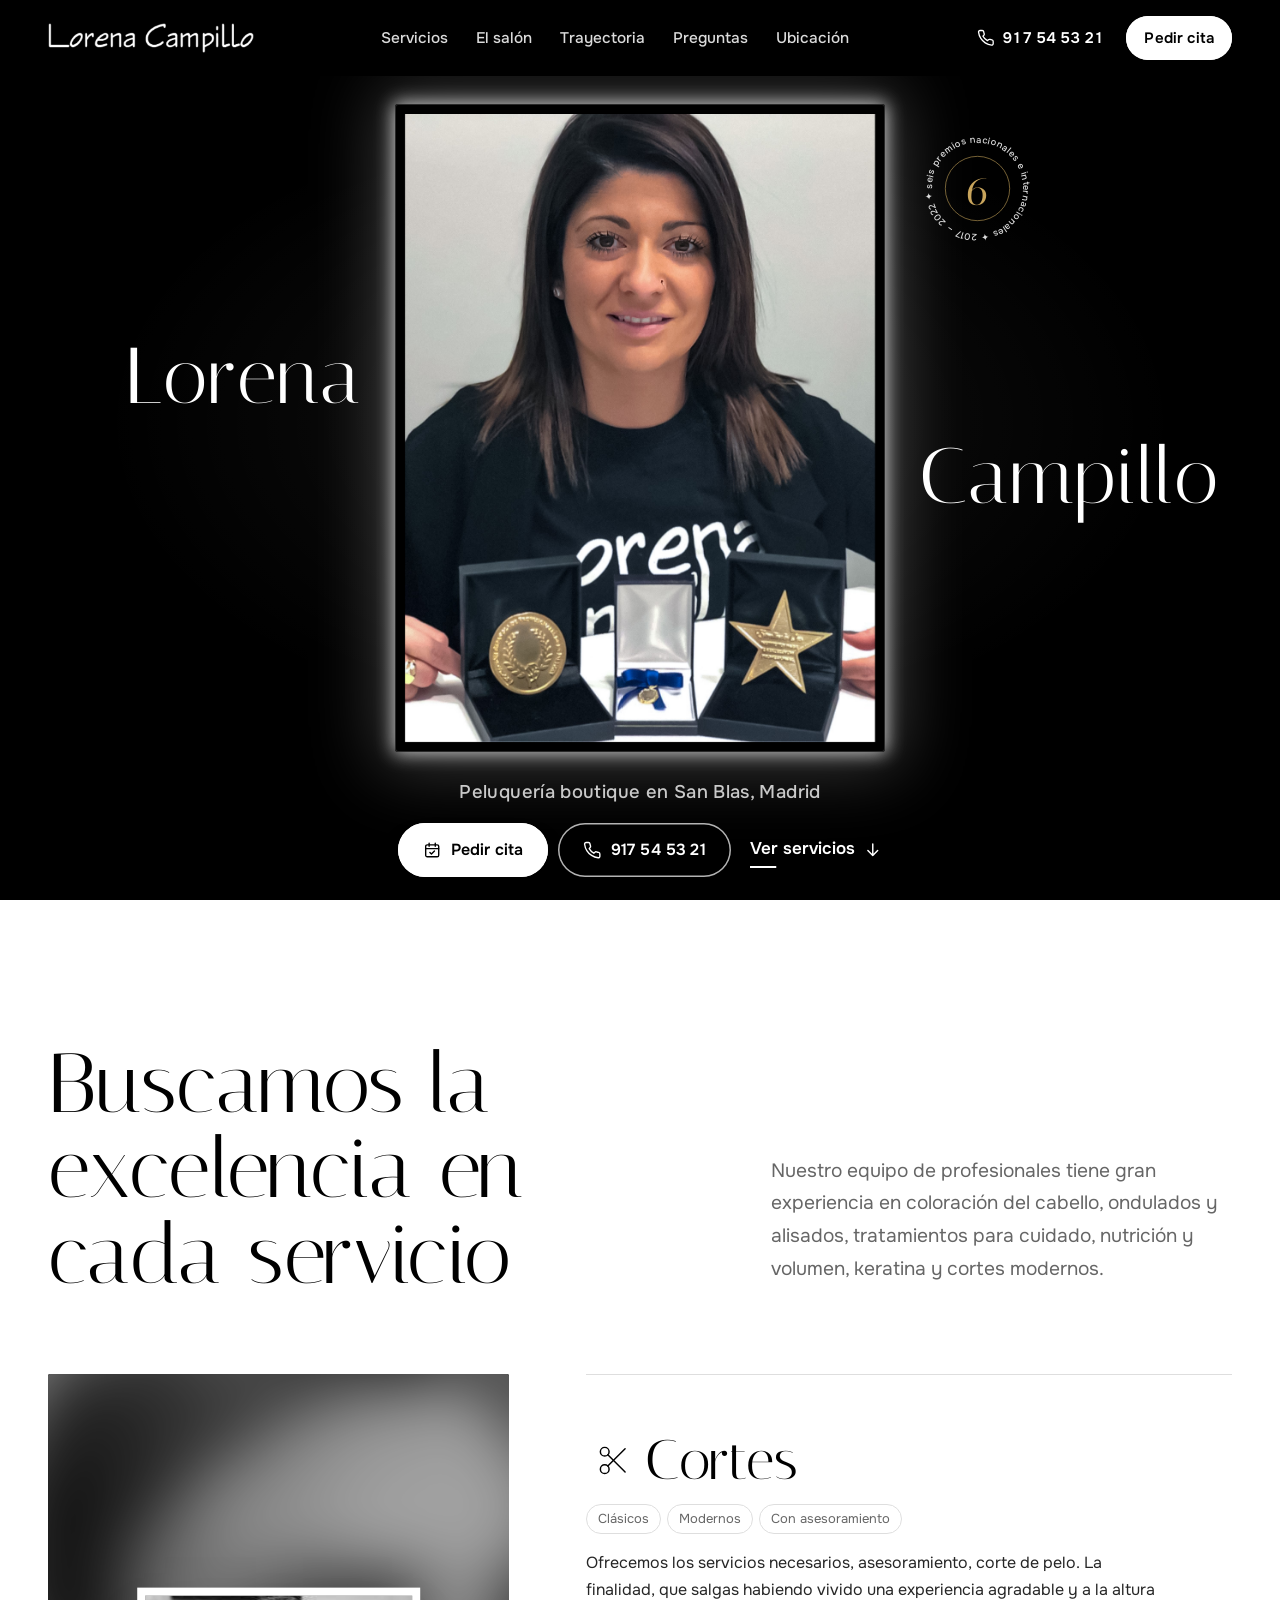
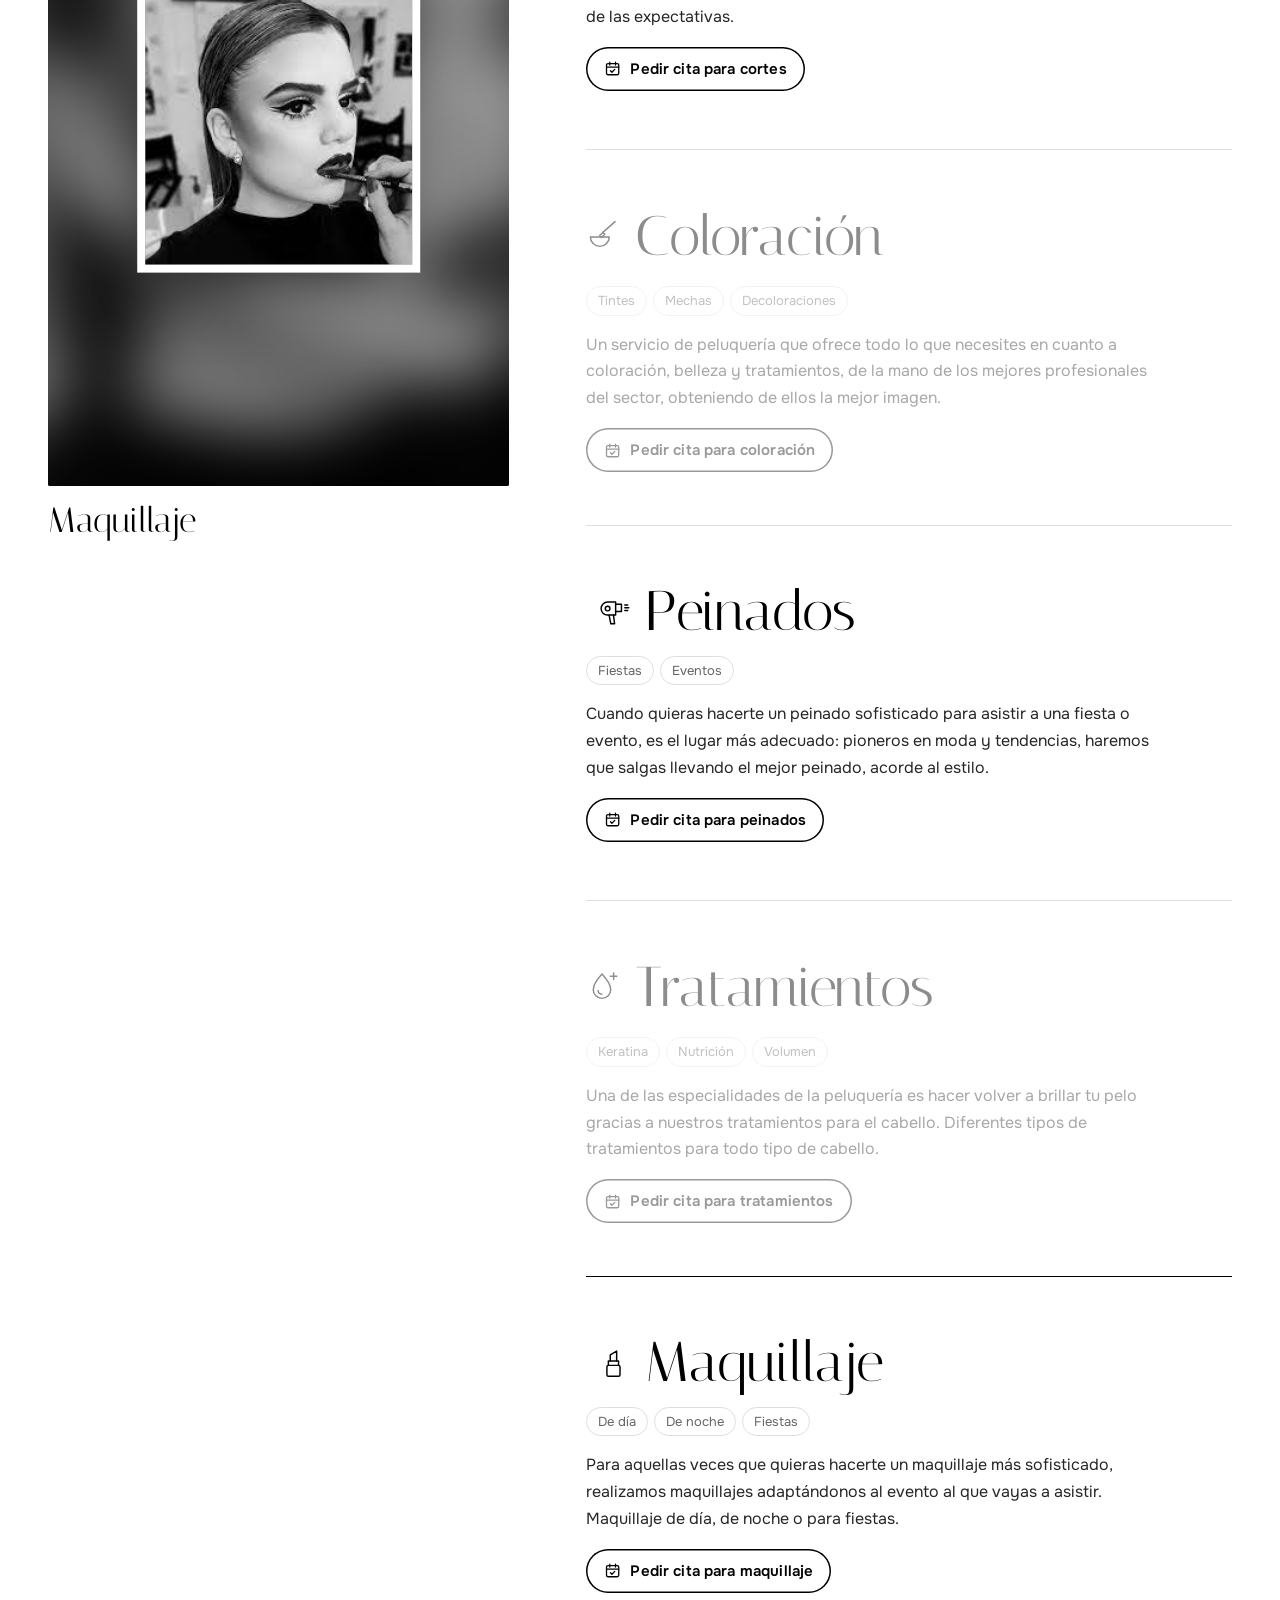
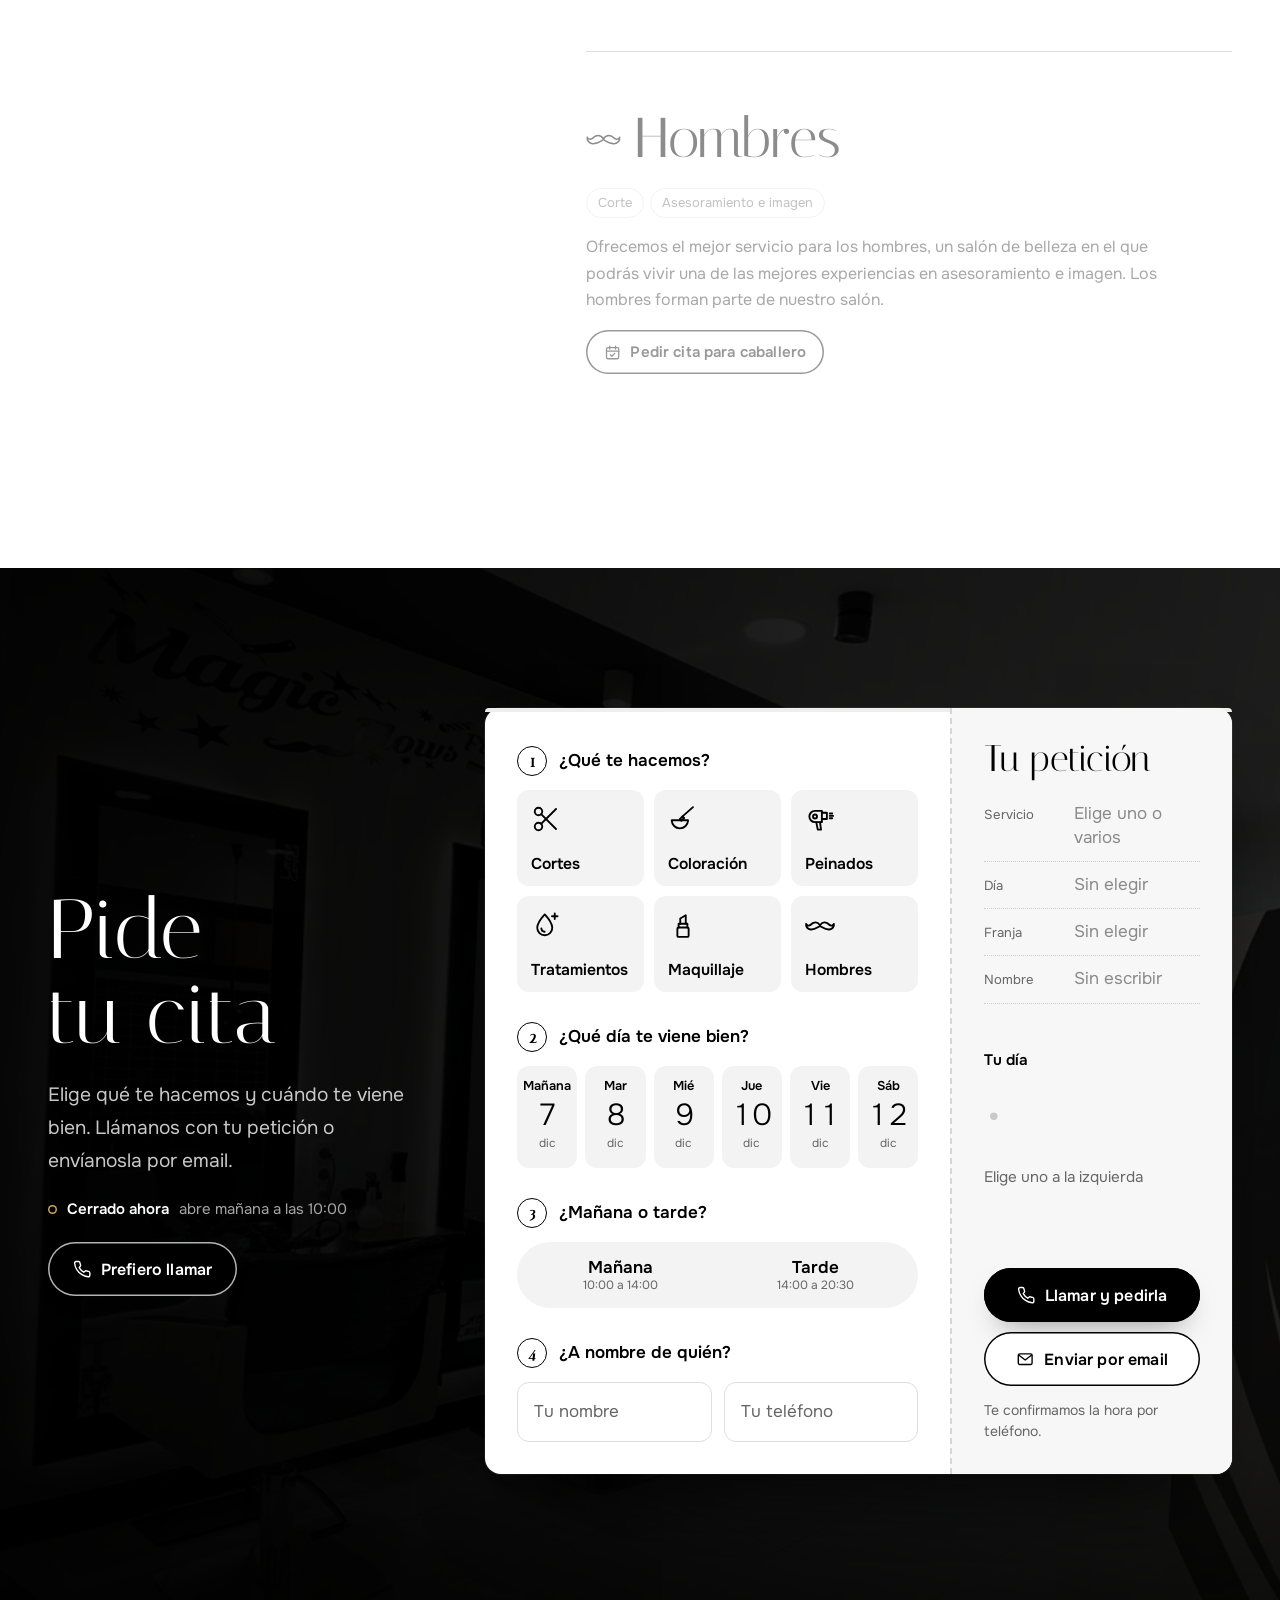
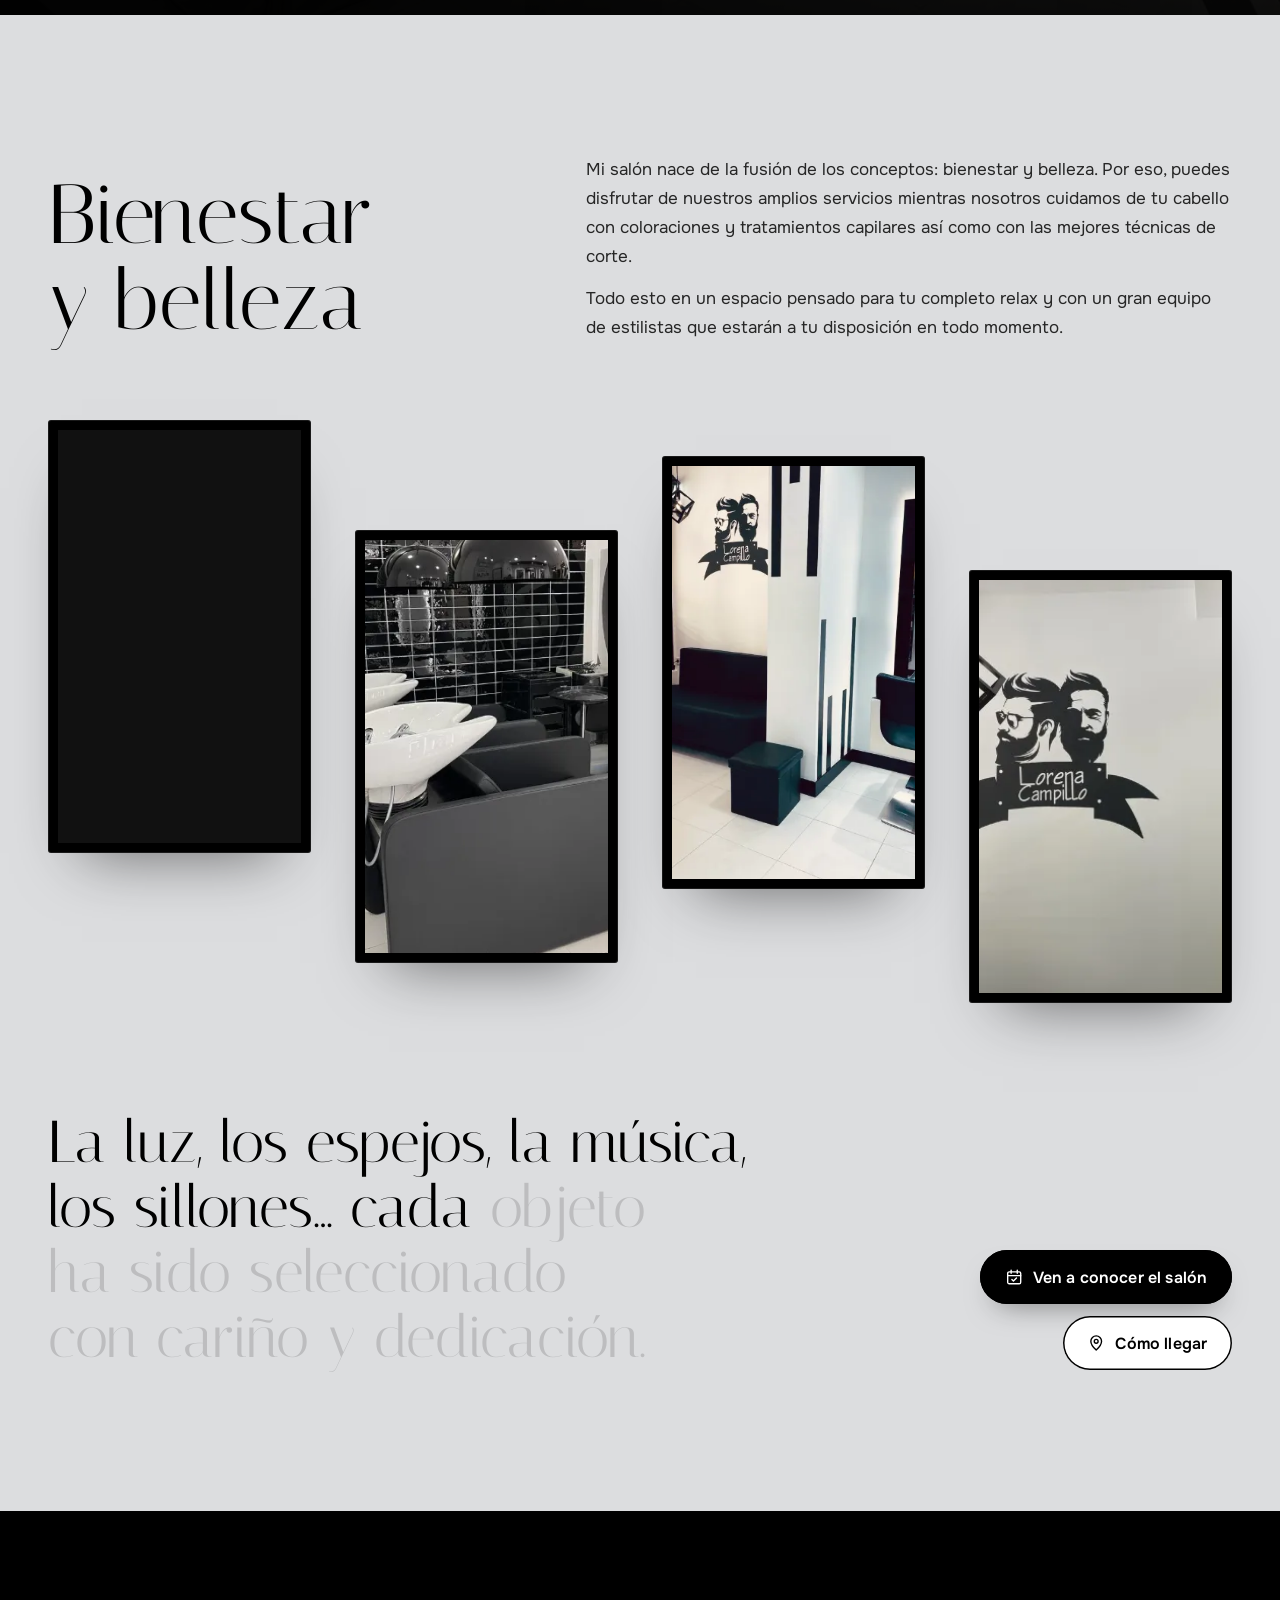
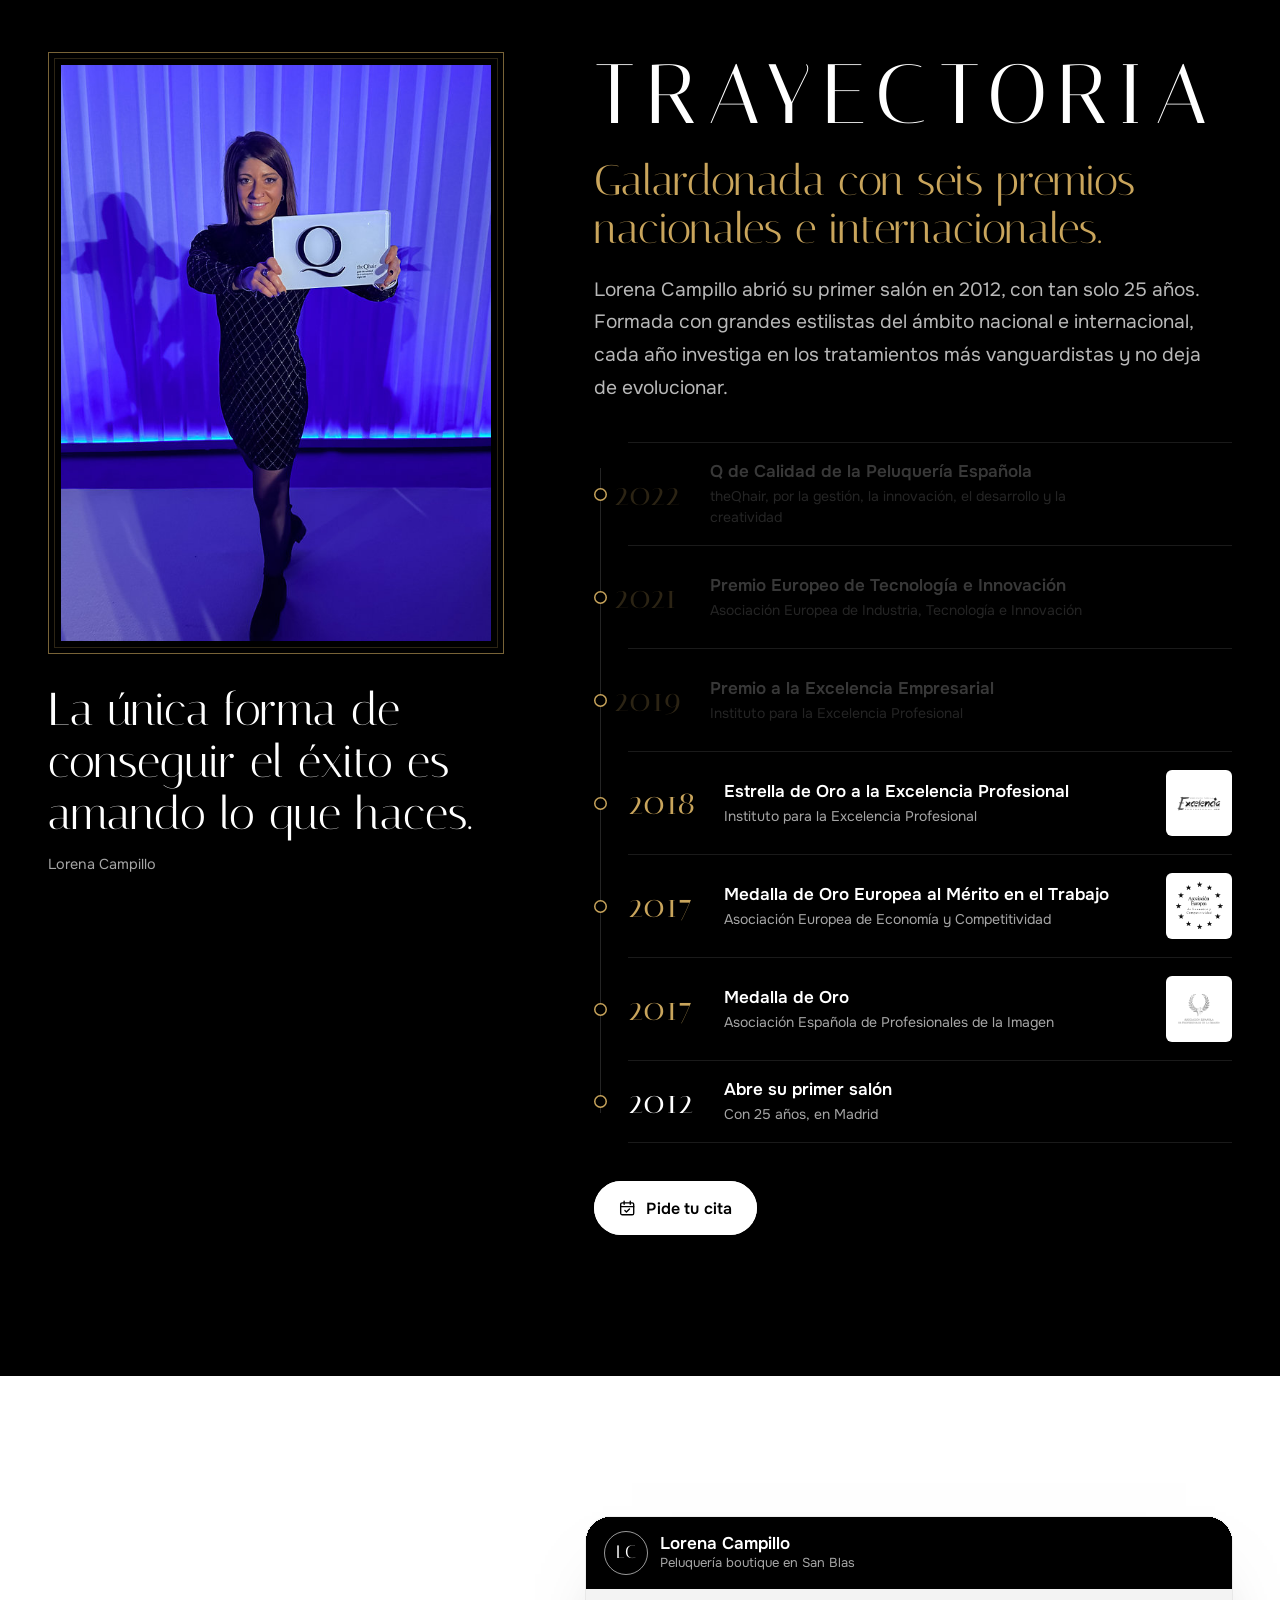
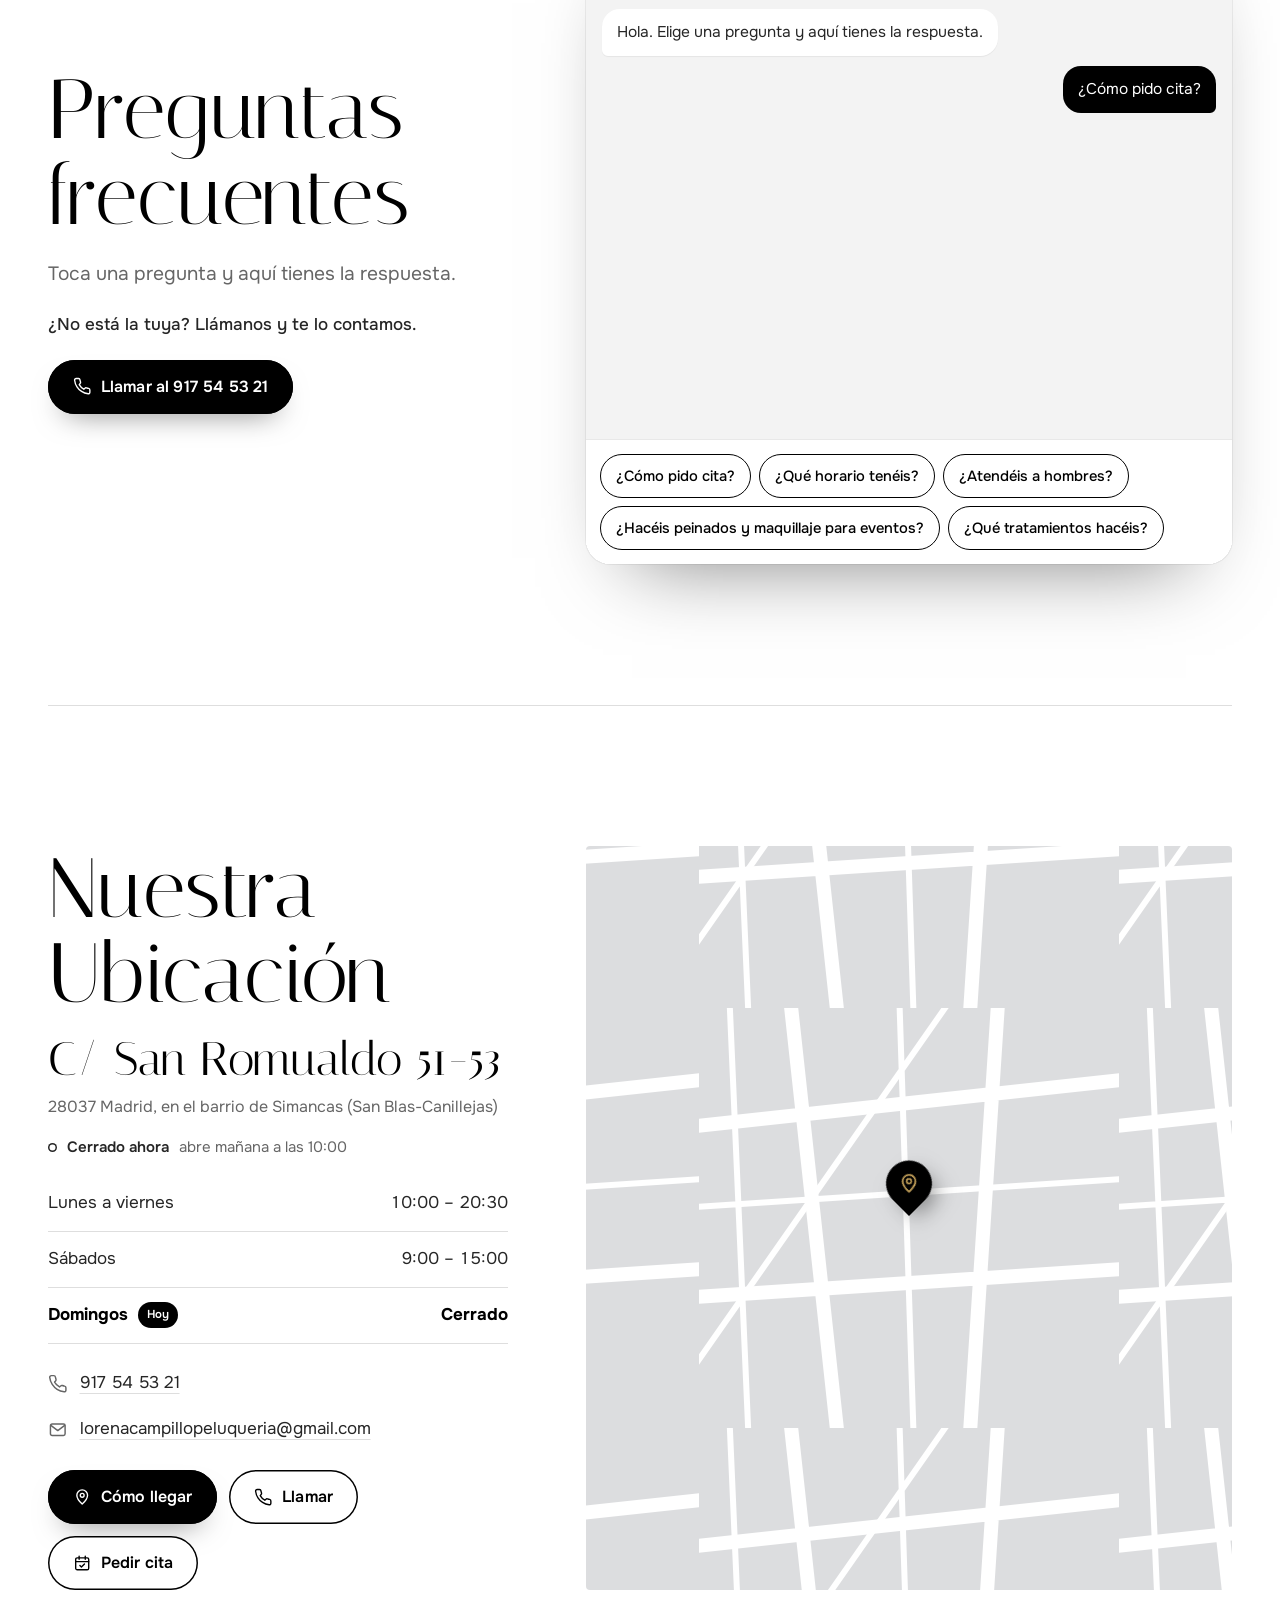
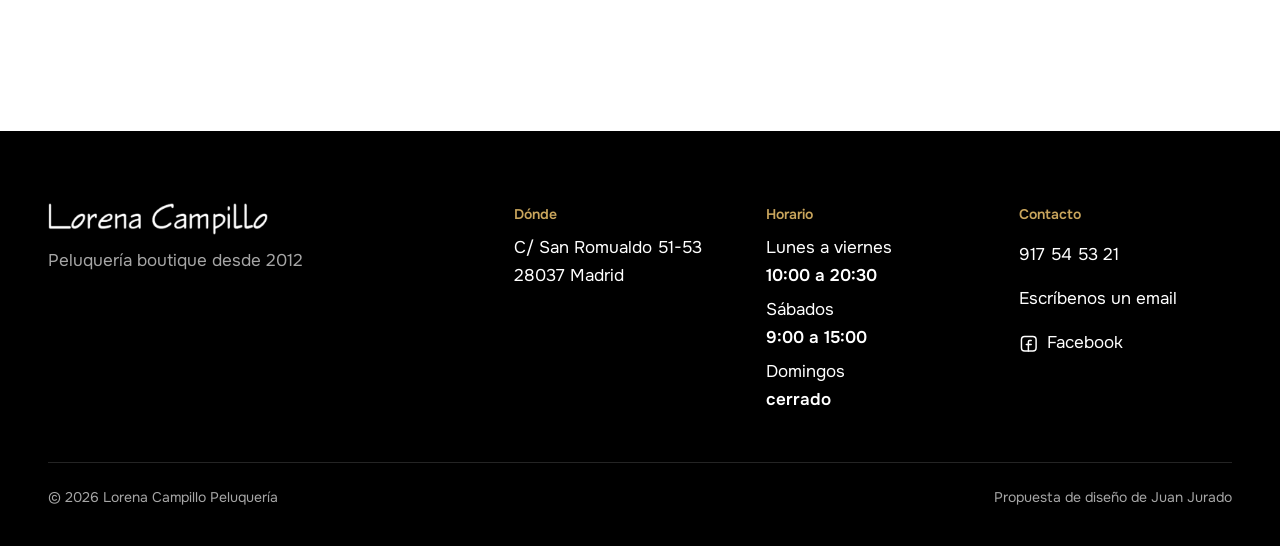
==== prototype/index.html @ ecbeeb06 "feat: v4 «Luz de espejo» — hero entre su nombre, más animación y más llamadas a la acción Cambios pe" ====
<!DOCTYPE html>
<html lang="es">
<head>
<meta charset="utf-8">
<meta name="viewport" content="width=device-width, initial-scale=1, viewport-fit=cover">
<title>Peluquería boutique en San Blas, Madrid | Lorena Campillo</title>
<meta name="description" content="Peluquería boutique en Simancas, San Blas (Madrid), con seis premios nacionales e internacionales. Cortes, color, peinados y tratamientos. Cita: 917 54 53 21.">
<meta name="theme-color" content="#000000">
<meta property="og:type" content="website">
<meta property="og:locale" content="es_ES">
<meta property="og:title" content="Lorena Campillo · Peluquería boutique en San Blas">
<meta property="og:description" content="Seis premios nacionales e internacionales. C/ San Romualdo 51-53, Madrid. Pide cita: 917 54 53 21.">
<meta property="og:image" content="https://jjurado2026.github.io/lorena-campillo/assets/img/lorena-premios.jpg">

<script>
  /* Antes de pintar: movimiento solo con JavaScript y si nadie ha pedido quietud */
  (function (d) {
    var captura = /[?&]ss\b/.test(location.search);
    var quieto = captura || matchMedia('(prefers-reduced-motion: reduce)').matches;
    d.classList.add('js');
    if (quieto) d.classList.add('quieto');
    if (captura) d.classList.add('captura');
  })(document.documentElement);
</script>

<link rel="preload" href="assets/fonts/italiana.woff2" as="font" type="font/woff2" crossorigin>
<link rel="preload" href="assets/fonts/onest.woff2" as="font" type="font/woff2" crossorigin>
<link rel="preload" as="image" href="assets/img/lorena-premios.jpg" fetchpriority="high">
<link rel="stylesheet" href="assets/css/base.css?v=4">
<link rel="stylesheet" href="assets/css/home.css?v=4">
<link rel="stylesheet" href="assets/css/movimiento.css?v=4">
<link rel="icon" href="data:image/svg+xml,%3Csvg xmlns='http://www.w3.org/2000/svg' viewBox='0 0 32 32'%3E%3Crect width='32' height='32' rx='5' fill='%23000'/%3E%3Ctext x='16' y='23' font-family='Georgia,serif' font-size='19' fill='%23fff' text-anchor='middle'%3ELC%3C/text%3E%3C/svg%3E">

<script type="application/ld+json">
{
  "@context": "https://schema.org",
  "@type": "HairSalon",
  "name": "Lorena Campillo Peluquería",
  "description": "Peluquería boutique en el barrio de Simancas (San Blas-Canillejas, Madrid), galardonada con seis premios nacionales e internacionales.",
  "url": "https://www.lorenacampillopeluqueria.com/",
  "telephone": "+34917545321",
  "email": "lorenacampillopeluqueria@gmail.com",
  "image": "https://jjurado2026.github.io/lorena-campillo/assets/img/lorena-premios.jpg",
  "foundingDate": "2012",
  "founder": { "@type": "Person", "name": "Lorena Campillo" },
  "address": {
    "@type": "PostalAddress",
    "streetAddress": "Calle de San Romualdo, 51-53",
    "addressLocality": "Madrid",
    "addressRegion": "Madrid",
    "postalCode": "28037",
    "addressCountry": "ES"
  },
  "areaServed": ["Simancas", "San Blas-Canillejas", "Madrid"],
  "openingHoursSpecification": [
    { "@type": "OpeningHoursSpecification", "dayOfWeek": ["Monday","Tuesday","Wednesday","Thursday","Friday"], "opens": "10:00", "closes": "20:30" },
    { "@type": "OpeningHoursSpecification", "dayOfWeek": "Saturday", "opens": "09:00", "closes": "15:00" }
  ],
  "award": [
    "Q de Calidad de la Peluquería Española (2022)",
    "Premio Europeo de Tecnología e Innovación (2021)",
    "Premio a la Excelencia Empresarial, Instituto para la Excelencia Profesional (2019)",
    "Estrella de Oro a la Excelencia Profesional (2018)",
    "Medalla de Oro Europea al Mérito en el Trabajo (2017)",
    "Medalla de Oro de la Asociación Española de Profesionales de la Imagen (2017)"
  ],
  "sameAs": ["https://www.facebook.com/people/Lorena-Campillo-Peluqueria/100069764804692/"],
  "makesOffer": [
    { "@type": "Offer", "itemOffered": { "@type": "Service", "name": "Cortes de pelo" } },
    { "@type": "Offer", "itemOffered": { "@type": "Service", "name": "Coloración" } },
    { "@type": "Offer", "itemOffered": { "@type": "Service", "name": "Peinados para fiestas y eventos" } },
    { "@type": "Offer", "itemOffered": { "@type": "Service", "name": "Tratamientos para el cabello" } },
    { "@type": "Offer", "itemOffered": { "@type": "Service", "name": "Maquillaje" } },
    { "@type": "Offer", "itemOffered": { "@type": "Service", "name": "Peluquería de caballero" } }
  ]
}
</script>
<script type="application/ld+json">
{
  "@context": "https://schema.org",
  "@type": "FAQPage",
  "mainEntity": [
    { "@type": "Question", "name": "¿Cómo pido cita?", "acceptedAnswer": { "@type": "Answer", "text": "Si deseas concertar una cita, o solicitar una consulta con nuestros estilistas de corte y color, llámanos al 917 54 53 21. También puedes dejarnos tu petición en el formulario de nuestra web." } },
    { "@type": "Question", "name": "¿Qué horario tenéis?", "acceptedAnswer": { "@type": "Answer", "text": "De lunes a viernes, de 10:00 a 20:30. Sábados, de 9:00 a 15:00. Domingos, cerrado." } },
    { "@type": "Question", "name": "¿Atendéis a hombres?", "acceptedAnswer": { "@type": "Answer", "text": "Sí. Ofrecemos el mejor servicio para los hombres: los hombres forman parte de nuestro salón." } },
    { "@type": "Question", "name": "¿Hacéis peinados y maquillaje para eventos?", "acceptedAnswer": { "@type": "Answer", "text": "Sí. Peinados sofisticados para asistir a una fiesta o evento, y maquillaje de día, de noche o para fiestas, adaptándonos al evento al que vayas a asistir." } },
    { "@type": "Question", "name": "¿Qué tratamientos hacéis?", "acceptedAnswer": { "@type": "Answer", "text": "Tratamientos para cuidado, nutrición y volumen, keratina, ondulados y alisados. Diferentes tipos de tratamientos para todo tipo de cabello." } }
  ]
}
</script>
</head>

<body>
<a class="saltar" href="#contenido">Ir al contenido</a>

<!-- Iconos y pictogramas -->
<svg class="sprite" aria-hidden="true" focusable="false">
  <symbol id="i-tel" viewBox="0 0 24 24"><path d="M22 16.9v3a2 2 0 0 1-2.2 2 19.8 19.8 0 0 1-8.6-3.1 19.5 19.5 0 0 1-6-6A19.8 19.8 0 0 1 2.1 4.2 2 2 0 0 1 4.1 2h3a2 2 0 0 1 2 1.7c.1.9.4 1.8.7 2.7a2 2 0 0 1-.5 2.1L8.1 9.9a16 16 0 0 0 6 6l1.4-1.2a2 2 0 0 1 2.1-.5c.9.3 1.8.6 2.7.7a2 2 0 0 1 1.7 2Z"/></symbol>
  <symbol id="i-cal" viewBox="0 0 24 24"><rect x="3.5" y="5" width="17" height="15.5" rx="2"/><path d="M3.5 10h17M8 3v4M16 3v4"/><path d="m9 15 2 2 4-4"/></symbol>
  <symbol id="i-flecha" viewBox="0 0 24 24"><path d="M5 12h14M13 6l6 6-6 6"/></symbol>
  <symbol id="i-abajo" viewBox="0 0 24 24"><path d="M12 5v14M6 13l6 6 6-6"/></symbol>
  <symbol id="i-sale" viewBox="0 0 24 24"><path d="M7 17 17 7M8 7h9v9"/></symbol>
  <symbol id="i-pin" viewBox="0 0 24 24"><path d="M12 21s-7-6.2-7-11.5a7 7 0 0 1 14 0C19 14.8 12 21 12 21Z"/><circle cx="12" cy="9.5" r="2.5"/></symbol>
  <symbol id="i-correo" viewBox="0 0 24 24"><rect x="3" y="5" width="18" height="14" rx="2"/><path d="m3.5 6.5 8.5 6.5 8.5-6.5"/></symbol>
  <symbol id="i-menu" viewBox="0 0 24 24"><path d="M4 8h16M4 16h16"/></symbol>
  <symbol id="i-cerrar" viewBox="0 0 24 24"><path d="M6 6l12 12M18 6 6 18"/></symbol>
  <symbol id="i-ok" viewBox="0 0 24 24"><path d="M5 12.5 10 17.5 19 7"/></symbol>
  <symbol id="i-fb" viewBox="0 0 24 24"><path d="M15 8h-2a1.5 1.5 0 0 0-1.5 1.5V21M9 13h6"/><rect x="3" y="3" width="18" height="18" rx="4"/></symbol>
  <symbol id="p-tijera" viewBox="0 0 24 24"><circle cx="6" cy="6" r="3"/><path d="M8.12 8.12 20 20"/><circle cx="6" cy="18" r="3"/><path d="M8.12 15.88 20 4"/></symbol>
  <symbol id="p-color" viewBox="0 0 24 24"><path d="M3 13h13a6.5 6.5 0 0 1-13 0Z"/><path d="M11.6 9.9 20 2.5"/><path d="m9.4 12.1 2.2-2.2 1.3 1.3-2.2 2.2Z"/></symbol>
  <symbol id="p-secador" viewBox="0 0 24 24"><path d="M13.5 5.5H8a4.5 4.5 0 0 0 0 9h5.5Z"/><path d="M13.5 7h4v5h-4"/><circle cx="8" cy="10" r="1.6"/><path d="m9 14.5 1.2 6h2.6l-.8-6"/><path d="M19.8 7.6h2M19.8 9.5h2.7M19.8 11.4h2"/></symbol>
  <symbol id="p-gota" viewBox="0 0 24 24"><path d="M11 3.5S5 10 5 14.2a6 6 0 0 0 12 0C17 10 11 3.5 11 3.5Z"/><path d="M8.3 14.8a2.8 2.8 0 0 0 2.6 2.6"/><path d="M19 2.8v4.4M16.8 5h4.4"/></symbol>
  <symbol id="p-carmin" viewBox="0 0 24 24"><rect x="7.5" y="14" width="9" height="7.5" rx="1"/><path d="M8.5 14v-3h7v3"/><path d="M9.8 11V6.8l4.4-2.6V11"/></symbol>
  <symbol id="p-bigote" viewBox="0 0 24 24"><path d="M12 12.2c-1.3-1.9-3.4-2.7-5.3-1.9-1.5.6-2.2 2.1-3.7 2.2-1 .1-1.8-.5-2.1-1.4-.4 2.2 1.2 4.3 3.6 4.5 3 .3 5-1.4 7.5-2.8 2.5 1.4 4.5 3.1 7.5 2.8 2.4-.2 4-2.3 3.6-4.5-.3.9-1.1 1.5-2.1 1.4-1.5-.1-2.2-1.6-3.7-2.2-1.9-.8-4 0-5.3 1.9Z"/></symbol>
</svg>

<!-- ═══════════ CABECERA: la banda negra de su web, con su logo blanco ═══════════ -->
<header class="cab" id="cab">
  <div class="cab__in envoltura">
    <a class="cab__logo" href="#inicio">
      <img src="assets/img/logo-blanco.webp" width="1200" height="175" alt="Lorena Campillo Peluquería">
    </a>
    <nav class="cab__nav" aria-label="Principal">
      <ul>
        <li><a href="#servicios">Servicios</a></li>
        <li><a href="#salon">El salón</a></li>
        <li><a href="#trayectoria">Trayectoria</a></li>
        <li><a href="#preguntas">Preguntas</a></li>
        <li><a href="#ubicacion">Ubicación</a></li>
      </ul>
    </nav>
    <div class="cab__acc">
      <a class="cab__tel" href="tel:+34917545321"><svg class="ico ico--tel" aria-hidden="true"><use href="#i-tel"/></svg><span>917 54 53 21</span></a>
      <a class="boton boton--luz boton--peq" href="#cita" data-magnetico><span class="boton__txt">Pedir cita</span></a>
      <button class="cab__menu" type="button" aria-expanded="false" aria-controls="menu">
        <svg class="ico ico--abrir" aria-hidden="true"><use href="#i-menu"/></svg>
        <svg class="ico ico--cerrar" aria-hidden="true"><use href="#i-cerrar"/></svg>
        <span class="solo-lectores">Menú</span>
      </button>
    </div>
  </div>
</header>

<!-- Menú móvil (fuera de la cabecera: su backdrop-filter atraparía el position:fixed) -->
<div class="menu" id="menu" hidden>
  <nav class="envoltura menu__in" aria-label="Menú">
    <ul class="menu__lista">
      <li style="--i:0"><a href="#servicios">Servicios</a></li>
      <li style="--i:1"><a href="#cita">Pedir cita</a></li>
      <li style="--i:2"><a href="#salon">El salón</a></li>
      <li style="--i:3"><a href="#trayectoria">Trayectoria</a></li>
      <li style="--i:4"><a href="#preguntas">Preguntas frecuentes</a></li>
      <li style="--i:5"><a href="#ubicacion">Nuestra ubicación</a></li>
    </ul>
    <div class="menu__pie">
      <p class="estado estado--claro" data-estado></p>
      <a class="boton boton--contorno-claro" href="tel:+34917545321"><svg class="ico ico--tel" aria-hidden="true"><use href="#i-tel"/></svg><span class="boton__txt">917 54 53 21</span></a>
    </div>
  </nav>
</div>

<main id="contenido">

  <!-- ═══════════ 1 · HERO: su retrato, entre su nombre ═══════════ -->
  <section class="hero" id="inicio" aria-labelledby="hero-titulo">
    <div class="hero__escena envoltura">
      <h1 class="hero__titulo" id="hero-titulo">
        <span class="solo-lectores">Lorena Campillo, peluquería boutique en San Blas, Madrid</span>
        <span class="hero__nombre hero__nombre--a" aria-hidden="true" data-letras-hero="izq">Lorena</span>
        <span class="hero__nombre hero__nombre--b" aria-hidden="true" data-letras-hero="der">Campillo</span>
        <span class="hero__sub" aria-hidden="true">Peluquería boutique en San Blas, Madrid</span>
      </h1>

      <!-- Foto de su web, tal cual: mismo archivo, sin recortes ni filtros -->
      <figure class="espejo hero__espejo">
        <span class="espejo__marco">
          <img src="assets/img/lorena-premios.jpg" width="1097" height="1463" fetchpriority="high"
               alt="Lorena Campillo sonriente, con tres de sus galardones en las manos: una medalla de oro, una insignia y una estrella dorada">
        </span>
      </figure>

      <a class="sello" href="#trayectoria" aria-label="Seis premios nacionales e internacionales. Ver la trayectoria">
        <svg class="sello__svg" viewBox="0 0 120 120" aria-hidden="true">
          <defs><path id="sello-circulo" d="M60 60m-47 0a47 47 0 1 1 94 0a47 47 0 1 1-94 0"/></defs>
          <g class="sello__giro">
            <text class="sello__texto"><textPath href="#sello-circulo" textLength="292">seis premios nacionales e internacionales ✦ 2017 – 2022 ✦</textPath></text>
          </g>
          <circle class="sello__aro" cx="60" cy="60" r="33"/>
          <text class="sello__num" x="60" y="77" text-anchor="middle">6</text>
        </svg>
      </a>

      <div class="hero__acciones">
        <a class="boton boton--luz" href="#cita" data-magnetico data-llamativo><svg class="ico ico--cal" aria-hidden="true"><use href="#i-cal"/></svg><span class="boton__txt">Pedir cita</span></a>
        <a class="boton boton--contorno-claro" href="tel:+34917545321" aria-label="Llamar al 917 54 53 21"><svg class="ico ico--tel" aria-hidden="true"><use href="#i-tel"/></svg><span class="boton__txt"><span class="solo-movil">Llamar</span><span class="sin-movil">917 54 53 21</span></span></a>
        <a class="enlace enlace--claro" href="#servicios"><span>Ver servicios</span><svg class="ico ico--abajo" aria-hidden="true"><use href="#i-abajo"/></svg></a>
      </div>
    </div>
  </section>

  <!-- ═══════════ 2 · SERVICIOS: la vitrina ═══════════ -->
  <section class="servicios" id="servicios" aria-labelledby="serv-titulo">
    <div class="envoltura">
      <div class="seccion-cab">
        <h2 class="titulo" id="serv-titulo" data-palabras>Buscamos la excelencia en cada servicio</h2>
        <p class="entradilla">Nuestro equipo de profesionales tiene gran experiencia en coloración del cabello, ondulados y alisados, tratamientos para cuidado, nutrición y volumen, keratina y cortes modernos.</p>
      </div>

      <div class="servicios__cuerpo">
        <!-- Escritorio: una sola vitrina fija que enseña la foto del servicio activo -->
        <div class="vitrina" aria-hidden="true">
          <div class="vitrina__marco">
            <img class="vitrina__foto activa" data-v="cortes" src="assets/img/trabajo-rizos-800.webp" width="800" height="1067" loading="lazy" alt="">
            <img class="vitrina__foto" data-v="coloracion" src="assets/img/trabajo-mechas-800.webp" width="800" height="1067" loading="lazy" alt="">
            <img class="vitrina__foto" data-v="peinados" src="assets/img/trabajo-recogido-800.webp" width="800" height="973" loading="lazy" alt="">
            <img class="vitrina__foto" data-v="tratamientos" src="assets/img/trabajo-brillo-800.webp" width="800" height="1068" loading="lazy" alt="">
            <span class="vitrina__foto vitrina__foto--pequena" data-v="maquillaje">
              <img class="vitrina__fondo" src="assets/img/trabajo-maquillaje.jpg" width="224" height="225" loading="lazy" alt="">
              <img class="vitrina__nitida" src="assets/img/trabajo-maquillaje.jpg" width="224" height="225" loading="lazy" alt="">
            </span>
            <img class="vitrina__foto" data-v="hombres" src="assets/img/salon-caballero-800.webp" width="800" height="1067" loading="lazy" alt="">
            <span class="vitrina__luz"></span>
          </div>
          <p class="vitrina__pie"><span data-vitrina-nombre>Cortes</span></p>
        </div>

        <ul class="carta" role="list" data-carta>
          <li class="serv activo" data-serv="cortes">
            <figure class="serv__foto">
              <img src="assets/img/trabajo-rizos-480.webp" srcset="assets/img/trabajo-rizos-480.webp 480w, assets/img/trabajo-rizos-800.webp 800w" sizes="80vw" width="800" height="1067" loading="lazy" decoding="async" alt="Melena corta rizada, peinada en el salón mientras una estilista trabaja al fondo">
            </figure>
            <div class="serv__cuerpo">
              <h3 class="serv__nombre">
                <svg class="picto picto--tijera" viewBox="0 0 24 24" aria-hidden="true"><g class="p-a"><circle cx="6" cy="6" r="3"/><path d="M8.12 8.12 20 20"/></g><g class="p-b"><circle cx="6" cy="18" r="3"/><path d="M8.12 15.88 20 4"/></g></svg>
                <span>Cortes</span>
              </h3>
              <ul class="serv__chips" role="list"><li>Clásicos</li><li>Modernos</li><li>Con asesoramiento</li></ul>
              <p class="serv__texto">Ofrecemos los servicios necesarios, asesoramiento, corte de pelo. La finalidad, que salgas habiendo vivido una experiencia agradable y a la altura de las expectativas.</p>
              <a class="boton boton--contorno boton--peq" href="#cita" data-elige="Cortes"><svg class="ico ico--cal" aria-hidden="true"><use href="#i-cal"/></svg><span class="boton__txt">Pedir cita para cortes</span></a>
            </div>
          </li>

          <li class="serv" data-serv="coloracion">
            <figure class="serv__foto">
              <img src="assets/img/trabajo-mechas-480.webp" srcset="assets/img/trabajo-mechas-480.webp 480w, assets/img/trabajo-mechas-800.webp 800w" sizes="80vw" width="800" height="1067" loading="lazy" decoding="async" alt="Mechas en proceso: mechones separados con papel sobre una melena larga">
            </figure>
            <div class="serv__cuerpo">
              <h3 class="serv__nombre">
                <svg class="picto picto--color" viewBox="0 0 24 24" aria-hidden="true"><path d="M3 13h13a6.5 6.5 0 0 1-13 0Z"/><g class="p-brocha"><path d="M11.6 9.9 20 2.5"/><path d="m9.4 12.1 2.2-2.2 1.3 1.3-2.2 2.2Z"/></g></svg>
                <span>Coloración</span>
              </h3>
              <ul class="serv__chips" role="list"><li>Tintes</li><li>Mechas</li><li>Decoloraciones</li></ul>
              <p class="serv__texto">Un servicio de peluquería que ofrece todo lo que necesites en cuanto a coloración, belleza y tratamientos, de la mano de los mejores profesionales del sector, obteniendo de ellos la mejor imagen.</p>
              <a class="boton boton--contorno boton--peq" href="#cita" data-elige="Coloración"><svg class="ico ico--cal" aria-hidden="true"><use href="#i-cal"/></svg><span class="boton__txt">Pedir cita para coloración</span></a>
            </div>
          </li>

          <li class="serv" data-serv="peinados">
            <figure class="serv__foto">
              <img src="assets/img/trabajo-recogido-480.webp" srcset="assets/img/trabajo-recogido-480.webp 480w, assets/img/trabajo-recogido-800.webp 800w" sizes="80vw" width="800" height="973" loading="lazy" decoding="async" alt="Recogido con ondas y tocado, frente a la pared del salón con el logotipo de Lorena Campillo">
            </figure>
            <div class="serv__cuerpo">
              <h3 class="serv__nombre">
                <svg class="picto picto--secador" viewBox="0 0 24 24" aria-hidden="true"><path d="M13.5 5.5H8a4.5 4.5 0 0 0 0 9h5.5Z"/><path d="M13.5 7h4v5h-4"/><circle cx="8" cy="10" r="1.6"/><path d="m9 14.5 1.2 6h2.6l-.8-6"/><g class="p-aire"><path d="M19.8 7.6h2M19.8 9.5h2.7M19.8 11.4h2"/></g></svg>
                <span>Peinados</span>
              </h3>
              <ul class="serv__chips" role="list"><li>Fiestas</li><li>Eventos</li></ul>
              <p class="serv__texto">Cuando quieras hacerte un peinado sofisticado para asistir a una fiesta o evento, es el lugar más adecuado: pioneros en moda y tendencias, haremos que salgas llevando el mejor peinado, acorde al estilo.</p>
              <a class="boton boton--contorno boton--peq" href="#cita" data-elige="Peinados"><svg class="ico ico--cal" aria-hidden="true"><use href="#i-cal"/></svg><span class="boton__txt">Pedir cita para peinados</span></a>
            </div>
          </li>

          <li class="serv" data-serv="tratamientos">
            <figure class="serv__foto">
              <img src="assets/img/trabajo-brillo-480.webp" srcset="assets/img/trabajo-brillo-480.webp 480w, assets/img/trabajo-brillo-800.webp 800w" sizes="80vw" width="800" height="1068" loading="lazy" decoding="async" alt="Melena lisa con brillo y degradado de color, vista de perfil en el sillón del salón">
            </figure>
            <div class="serv__cuerpo">
              <h3 class="serv__nombre">
                <svg class="picto picto--gota" viewBox="0 0 24 24" aria-hidden="true"><g class="p-gota"><path d="M11 3.5S5 10 5 14.2a6 6 0 0 0 12 0C17 10 11 3.5 11 3.5Z"/><path d="M8.3 14.8a2.8 2.8 0 0 0 2.6 2.6"/></g><g class="p-destello"><path d="M19 2.8v4.4M16.8 5h4.4"/></g></svg>
                <span>Tratamientos</span>
              </h3>
              <ul class="serv__chips" role="list"><li>Keratina</li><li>Nutrición</li><li>Volumen</li></ul>
              <p class="serv__texto">Una de las especialidades de la peluquería es hacer volver a brillar tu pelo gracias a nuestros tratamientos para el cabello. Diferentes tipos de tratamientos para todo tipo de cabello.</p>
              <a class="boton boton--contorno boton--peq" href="#cita" data-elige="Tratamientos"><svg class="ico ico--cal" aria-hidden="true"><use href="#i-cal"/></svg><span class="boton__txt">Pedir cita para tratamientos</span></a>
            </div>
          </li>

          <li class="serv" data-serv="maquillaje">
            <figure class="serv__foto serv__foto--pequena">
              <img class="serv__fondo" src="assets/img/trabajo-maquillaje.jpg" width="224" height="225" loading="lazy" alt="">
              <img class="serv__nitida" src="assets/img/trabajo-maquillaje.jpg" width="224" height="225" loading="lazy" decoding="async" alt="Maquillaje de noche: raya negra marcada y labios oscuros, aplicado en el salón">
            </figure>
            <div class="serv__cuerpo">
              <h3 class="serv__nombre">
                <svg class="picto picto--carmin" viewBox="0 0 24 24" aria-hidden="true"><rect x="7.5" y="14" width="9" height="7.5" rx="1"/><path d="M8.5 14v-3h7v3"/><g class="p-barra"><path d="M9.8 11V6.8l4.4-2.6V11"/></g></svg>
                <span>Maquillaje</span>
              </h3>
              <ul class="serv__chips" role="list"><li>De día</li><li>De noche</li><li>Fiestas</li></ul>
              <p class="serv__texto">Para aquellas veces que quieras hacerte un maquillaje más sofisticado, realizamos maquillajes adaptándonos al evento al que vayas a asistir. Maquillaje de día, de noche o para fiestas.</p>
              <a class="boton boton--contorno boton--peq" href="#cita" data-elige="Maquillaje"><svg class="ico ico--cal" aria-hidden="true"><use href="#i-cal"/></svg><span class="boton__txt">Pedir cita para maquillaje</span></a>
            </div>
          </li>

          <li class="serv" data-serv="hombres">
            <figure class="serv__foto">
              <img src="assets/img/salon-caballero-480.webp" srcset="assets/img/salon-caballero-480.webp 480w, assets/img/salon-caballero-800.webp 800w" sizes="80vw" width="800" height="1067" loading="lazy" decoding="async" alt="Puesto de caballero del salón: espejo de marco negro, sillón blanco y láminas de barbería en la pared">
            </figure>
            <div class="serv__cuerpo">
              <h3 class="serv__nombre">
                <svg class="picto picto--bigote" viewBox="0 0 24 24" aria-hidden="true"><path d="M12 12.2c-1.3-1.9-3.4-2.7-5.3-1.9-1.5.6-2.2 2.1-3.7 2.2-1 .1-1.8-.5-2.1-1.4-.4 2.2 1.2 4.3 3.6 4.5 3 .3 5-1.4 7.5-2.8 2.5 1.4 4.5 3.1 7.5 2.8 2.4-.2 4-2.3 3.6-4.5-.3.9-1.1 1.5-2.1 1.4-1.5-.1-2.2-1.6-3.7-2.2-1.9-.8-4 0-5.3 1.9Z"/></svg>
                <span>Hombres</span>
              </h3>
              <ul class="serv__chips" role="list"><li>Corte</li><li>Asesoramiento e imagen</li></ul>
              <p class="serv__texto">Ofrecemos el mejor servicio para los hombres, un salón de belleza en el que podrás vivir una de las mejores experiencias en asesoramiento e imagen. Los hombres forman parte de nuestro salón.</p>
              <a class="boton boton--contorno boton--peq" href="#cita" data-elige="Hombres"><svg class="ico ico--cal" aria-hidden="true"><use href="#i-cal"/></svg><span class="boton__txt">Pedir cita para caballero</span></a>
            </div>
          </li>
        </ul>
      </div>
      <p class="carta__pista" aria-hidden="true"><span data-carta-pos>1</span> de 6, desliza para ver más</p>
    </div>
  </section>

  <!-- ═══════════ 3 · PIDE TU CITA: la tarjeta de reserva ═══════════ -->
  <section class="cita" id="cita" aria-labelledby="cita-titulo">
    <img class="cita__fondo" src="assets/img/salon-espejos-1024.webp" srcset="assets/img/salon-espejos-640.webp 640w, assets/img/salon-espejos-1024.webp 1024w" sizes="100vw" width="1024" height="768" loading="lazy" decoding="async" alt="">
    <div class="envoltura cita__rejilla">
      <div class="cita__intro">
        <h2 class="titulo" id="cita-titulo" data-palabras>Pide tu cita</h2>
        <p class="entradilla">Elige qué te hacemos y cuándo te viene bien. Llámanos con tu petición o envíanosla por email.</p>
        <p class="estado estado--claro" data-estado></p>
        <a class="boton boton--contorno-claro" href="tel:+34917545321"><svg class="ico ico--tel" aria-hidden="true"><use href="#i-tel"/></svg><span class="boton__txt">Prefiero llamar</span></a>
      </div>

      <div class="reserva" data-reserva>
        <div class="reserva__progreso" aria-hidden="true"><span data-progreso></span></div>

        <form class="reserva__form" id="form-cita" action="mailto:lorenacampillopeluqueria@gmail.com" method="post" enctype="text/plain" novalidate>
          <fieldset class="paso">
            <legend><span class="paso__n">1</span>¿Qué te hacemos?</legend>
            <div class="mosaico-serv">
              <label class="pieza"><input type="checkbox" name="servicio" value="Cortes"><span class="pieza__cara"><svg class="picto picto--tijera" viewBox="0 0 24 24" aria-hidden="true"><g class="p-a"><circle cx="6" cy="6" r="3"/><path d="M8.12 8.12 20 20"/></g><g class="p-b"><circle cx="6" cy="18" r="3"/><path d="M8.12 15.88 20 4"/></g></svg>Cortes<i class="pieza__ok" aria-hidden="true"><svg class="ico"><use href="#i-ok"/></svg></i></span></label>
              <label class="pieza"><input type="checkbox" name="servicio" value="Coloración"><span class="pieza__cara"><svg class="picto picto--color" viewBox="0 0 24 24" aria-hidden="true"><path d="M3 13h13a6.5 6.5 0 0 1-13 0Z"/><g class="p-brocha"><path d="M11.6 9.9 20 2.5"/><path d="m9.4 12.1 2.2-2.2 1.3 1.3-2.2 2.2Z"/></g></svg>Coloración<i class="pieza__ok" aria-hidden="true"><svg class="ico"><use href="#i-ok"/></svg></i></span></label>
              <label class="pieza"><input type="checkbox" name="servicio" value="Peinados"><span class="pieza__cara"><svg class="picto picto--secador" viewBox="0 0 24 24" aria-hidden="true"><path d="M13.5 5.5H8a4.5 4.5 0 0 0 0 9h5.5Z"/><path d="M13.5 7h4v5h-4"/><circle cx="8" cy="10" r="1.6"/><path d="m9 14.5 1.2 6h2.6l-.8-6"/><g class="p-aire"><path d="M19.8 7.6h2M19.8 9.5h2.7M19.8 11.4h2"/></g></svg>Peinados<i class="pieza__ok" aria-hidden="true"><svg class="ico"><use href="#i-ok"/></svg></i></span></label>
              <label class="pieza"><input type="checkbox" name="servicio" value="Tratamientos"><span class="pieza__cara"><svg class="picto picto--gota" viewBox="0 0 24 24" aria-hidden="true"><g class="p-gota"><path d="M11 3.5S5 10 5 14.2a6 6 0 0 0 12 0C17 10 11 3.5 11 3.5Z"/><path d="M8.3 14.8a2.8 2.8 0 0 0 2.6 2.6"/></g><g class="p-destello"><path d="M19 2.8v4.4M16.8 5h4.4"/></g></svg>Tratamientos<i class="pieza__ok" aria-hidden="true"><svg class="ico"><use href="#i-ok"/></svg></i></span></label>
              <label class="pieza"><input type="checkbox" name="servicio" value="Maquillaje"><span class="pieza__cara"><svg class="picto picto--carmin" viewBox="0 0 24 24" aria-hidden="true"><rect x="7.5" y="14" width="9" height="7.5" rx="1"/><path d="M8.5 14v-3h7v3"/><g class="p-barra"><path d="M9.8 11V6.8l4.4-2.6V11"/></g></svg>Maquillaje<i class="pieza__ok" aria-hidden="true"><svg class="ico"><use href="#i-ok"/></svg></i></span></label>
              <label class="pieza"><input type="checkbox" name="servicio" value="Hombres"><span class="pieza__cara"><svg class="picto picto--bigote" viewBox="0 0 24 24" aria-hidden="true"><path d="M12 12.2c-1.3-1.9-3.4-2.7-5.3-1.9-1.5.6-2.2 2.1-3.7 2.2-1 .1-1.8-.5-2.1-1.4-.4 2.2 1.2 4.3 3.6 4.5 3 .3 5-1.4 7.5-2.8 2.5 1.4 4.5 3.1 7.5 2.8 2.4-.2 4-2.3 3.6-4.5-.3.9-1.1 1.5-2.1 1.4-1.5-.1-2.2-1.6-3.7-2.2-1.9-.8-4 0-5.3 1.9Z"/></svg>Hombres<i class="pieza__ok" aria-hidden="true"><svg class="ico"><use href="#i-ok"/></svg></i></span></label>
            </div>
          </fieldset>

          <fieldset class="paso">
            <legend><span class="paso__n">2</span>¿Qué día te viene bien?</legend>
            <div class="dias" data-dias>
              <label class="dia"><input type="radio" name="dia" value="Lunes a viernes"><span class="dia__cara"><b>Lunes a viernes</b></span></label>
              <label class="dia"><input type="radio" name="dia" value="Sábado"><span class="dia__cara"><b>Sábado</b></span></label>
            </div>
          </fieldset>

          <fieldset class="paso">
            <legend><span class="paso__n">3</span>¿Mañana o tarde?</legend>
            <div class="segmento" data-franjas>
              <label class="segmento__op"><input type="radio" name="franja" value="Por la mañana"><span>Mañana <small>10:00 a 14:00</small></span></label>
              <label class="segmento__op"><input type="radio" name="franja" value="Por la tarde"><span>Tarde <small>14:00 a 20:30</small></span></label>
              <span class="segmento__pulgar" aria-hidden="true"></span>
            </div>
          </fieldset>

          <fieldset class="paso">
            <legend><span class="paso__n">4</span>¿A nombre de quién?</legend>
            <div class="campos">
              <label class="campo"><input name="nombre" type="text" autocomplete="given-name" maxlength="60" placeholder=" "><span>Tu nombre</span></label>
              <label class="campo"><input name="telefono" type="tel" inputmode="tel" autocomplete="tel" maxlength="20" placeholder=" "><span>Tu teléfono</span></label>
            </div>
          </fieldset>
        </form>

        <aside class="ticket" aria-labelledby="ticket-titulo" data-resguardo>
          <p class="ticket__cab" id="ticket-titulo">Tu petición</p>
          <dl class="ticket__lista" aria-live="polite">
            <div><dt>Servicio</dt><dd data-r="servicio" class="vacio">Elige uno o varios</dd></div>
            <div><dt>Día</dt><dd data-r="dia" class="vacio">Sin elegir</dd></div>
            <div><dt>Franja</dt><dd data-r="franja" class="vacio">Sin elegir</dd></div>
            <div><dt>Nombre</dt><dd data-r="nombre" class="vacio">Sin escribir</dd></div>
          </dl>
          <div class="ticket__fecha vacia" aria-hidden="true"><span class="ticket__sem" data-t-sem>Tu día</span><span class="ticket__num" data-t-num>·</span><span class="ticket__mes" data-t-mes>Elige uno a la izquierda</span></div>
          <p class="ticket__sello" aria-hidden="true">Lista</p>
          <div class="ticket__acciones">
            <a class="boton boton--tinta boton--ancho" href="tel:+34917545321" data-llamar data-magnetico><svg class="ico ico--tel" aria-hidden="true"><use href="#i-tel"/></svg><span class="boton__txt">Llamar y pedirla</span></a>
            <a class="boton boton--contorno boton--ancho" href="mailto:lorenacampillopeluqueria@gmail.com?subject=Petici%C3%B3n%20de%20cita" data-email><svg class="ico ico--correo" aria-hidden="true"><use href="#i-correo"/></svg><span class="boton__txt">Enviar por email</span></a>
          </div>
          <p class="ticket__nota">Te confirmamos la hora por teléfono.</p>
        </aside>
      </div>
    </div>
  </section>

  <!-- ═══════════ 4 · EL SALÓN: la pared de espejos ═══════════ -->
  <section class="salon" id="salon" aria-labelledby="salon-titulo">
    <div class="envoltura seccion-cab seccion-cab--salon">
      <h2 class="titulo" id="salon-titulo" data-palabras>Bienestar y belleza</h2>
      <div class="salon__texto">
        <p>Mi salón nace de la fusión de los conceptos: bienestar y belleza. Por eso, puedes disfrutar de nuestros amplios servicios mientras nosotros cuidamos de tu cabello con coloraciones y tratamientos capilares así como con las mejores técnicas de corte.</p>
        <p>Todo esto en un espacio pensado para tu completo relax y con un gran equipo de estilistas que estarán a tu disposición en todo momento.</p>
      </div>
    </div>

    <div class="pared envoltura" data-pared>
      <figure class="espejo espejo--pared" style="--n:0">
        <span class="espejo__marco"><span class="espejo__luna"><img src="assets/img/salon-espejos-640.webp" srcset="assets/img/salon-espejos-640.webp 640w, assets/img/salon-espejos-1024.webp 1024w" sizes="(min-width: 1024px) 25vw, 50vw" width="1024" height="768" loading="lazy" decoding="async" alt="La pared de espejos del salón, con marcos negros iluminados y sillones blancos"></span></span>
      </figure>
      <figure class="espejo espejo--pared" style="--n:1">
        <span class="espejo__marco"><span class="espejo__luna"><img style="object-position: 38% 50%" src="assets/img/salon-lavacabezas-640.webp" srcset="assets/img/salon-lavacabezas-640.webp 640w, assets/img/salon-lavacabezas-1024.webp 1024w" sizes="(min-width: 1024px) 25vw, 50vw" width="1024" height="890" loading="lazy" decoding="async" alt="Zona de lavado con dos lavacabezas blancos ante una pared de azulejo negro brillante"></span></span>
      </figure>
      <figure class="espejo espejo--pared" style="--n:2">
        <span class="espejo__marco"><span class="espejo__luna"><img src="assets/img/salon-espera-480.webp" srcset="assets/img/salon-espera-480.webp 480w, assets/img/salon-espera-768.webp 768w" sizes="(min-width: 1024px) 25vw, 50vw" width="768" height="1024" loading="lazy" decoding="async" alt="Zona de espera con sofá negro y la ilustración de barberos con el logotipo del salón"></span></span>
      </figure>
      <figure class="espejo espejo--pared" style="--n:3">
        <span class="espejo__marco"><span class="espejo__luna"><img style="object-position: 28% 50%" src="assets/img/salon-pared-640.webp" srcset="assets/img/salon-pared-640.webp 640w, assets/img/salon-pared-1024.webp 1024w" sizes="(min-width: 1024px) 25vw, 50vw" width="1024" height="768" loading="lazy" decoding="async" alt="Pared del salón con el logotipo de Lorena Campillo sobre una ilustración de dos barberos"></span></span>
      </figure>
    </div>

    <div class="envoltura salon__pie">
      <blockquote class="salon__cita">
        <p data-encender>La luz, los espejos, la música, los sillones… cada objeto ha sido seleccionado con cariño y dedicación.</p>
      </blockquote>
      <div class="acciones">
        <a class="boton boton--tinta" href="#cita" data-magnetico><svg class="ico ico--cal" aria-hidden="true"><use href="#i-cal"/></svg><span class="boton__txt">Ven a conocer el salón</span></a>
        <a class="boton boton--contorno" href="https://www.google.com/maps/dir/?api=1&amp;destination=Calle+de+San+Romualdo+51,+28037+Madrid" target="_blank" rel="noopener"><svg class="ico ico--pin" aria-hidden="true"><use href="#i-pin"/></svg><span class="boton__txt">Cómo llegar</span><span class="solo-lectores"> (abre Google Maps)</span></a>
      </div>
    </div>
  </section>

  <!-- ═══════════ 5 · TRAYECTORIA ═══════════ -->
  <section class="trayectoria" id="trayectoria" aria-labelledby="tray-titulo">
    <div class="envoltura tray">
      <div class="tray__lorena">
        <!-- Foto de su página de Galardones, con el mismo encuadre con el que la muestra su web -->
        <figure class="marco-oro" data-revela>
          <img src="assets/img/lorena-galardon-596.jpg" srcset="assets/img/lorena-galardon-596.jpg 596w, assets/img/lorena-galardon-894.jpg 894w" sizes="(min-width: 1024px) 34vw, 86vw" width="894" height="1197" loading="lazy" decoding="async" alt="Lorena Campillo, de pie ante un fondo azul, muestra el galardón Q de Calidad de la Peluquería Española">
        </figure>
        <blockquote class="tray__cita">
          <p>La única forma de conseguir el éxito es amando lo que haces.</p>
          <footer>Lorena Campillo</footer>
        </blockquote>
      </div>

      <div class="tray__texto">
        <h2 class="titulo titulo--versal" id="tray-titulo" data-palabras>Trayectoria</h2>
        <p class="tray__sub">Galardonada con seis premios nacionales e internacionales.</p>
        <p class="entradilla">Lorena Campillo abrió su primer salón en 2012, con tan solo 25 años. Formada con grandes estilistas del ámbito nacional e internacional, cada año investiga en los tratamientos más vanguardistas y no deja de evolucionar.</p>

        <ol class="linea" data-linea>
          <li class="hito">
            <p class="hito__año">2022</p>
            <div class="hito__cuerpo">
              <p class="hito__nombre">Q de Calidad de la Peluquería Española</p>
              <p class="hito__quien">theQhair, por la gestión, la innovación, el desarrollo y la creatividad</p>
            </div>
            <span class="hito__logo"><img src="assets/img/premio-qhair.webp" width="300" height="300" loading="lazy" alt="theQhair"></span>
          </li>
          <li class="hito">
            <p class="hito__año">2021</p>
            <div class="hito__cuerpo">
              <p class="hito__nombre">Premio Europeo de Tecnología e Innovación</p>
              <p class="hito__quien">Asociación Europea de Industria, Tecnología e Innovación</p>
            </div>
            <span class="hito__logo"><img src="assets/img/premio-aeti.webp" width="200" height="205" loading="lazy" alt="Asociación Europea de Industria, Tecnología e Innovación"></span>
          </li>
          <li class="hito">
            <p class="hito__año">2019</p>
            <div class="hito__cuerpo">
              <p class="hito__nombre">Premio a la Excelencia Empresarial</p>
              <p class="hito__quien">Instituto para la Excelencia Profesional</p>
            </div>
            <span class="hito__logo"><img src="assets/img/premio-iep.webp" width="300" height="164" loading="lazy" alt="Instituto para la Excelencia Profesional"></span>
          </li>
          <li class="hito">
            <p class="hito__año">2018</p>
            <div class="hito__cuerpo">
              <p class="hito__nombre">Estrella de Oro a la Excelencia Profesional</p>
              <p class="hito__quien">Instituto para la Excelencia Profesional</p>
            </div>
            <span class="hito__logo"><img src="assets/img/premio-iep.webp" width="300" height="164" loading="lazy" alt=""></span>
          </li>
          <li class="hito">
            <p class="hito__año">2017</p>
            <div class="hito__cuerpo">
              <p class="hito__nombre">Medalla de Oro Europea al Mérito en el Trabajo</p>
              <p class="hito__quien">Asociación Europea de Economía y Competitividad</p>
            </div>
            <span class="hito__logo"><img src="assets/img/premio-aec.webp" width="169" height="169" loading="lazy" alt="Asociación Europea de Economía y Competitividad"></span>
          </li>
          <li class="hito">
            <p class="hito__año">2017</p>
            <div class="hito__cuerpo">
              <p class="hito__nombre">Medalla de Oro</p>
              <p class="hito__quien">Asociación Española de Profesionales de la Imagen</p>
            </div>
            <span class="hito__logo"><img src="assets/img/premio-aepi.webp" width="260" height="194" loading="lazy" alt="Asociación Española de Profesionales de la Imagen"></span>
          </li>
          <li class="hito hito--inicio">
            <p class="hito__año">2012</p>
            <div class="hito__cuerpo">
              <p class="hito__nombre">Abre su primer salón</p>
              <p class="hito__quien">Con 25 años, en Madrid</p>
            </div>
          </li>
        </ol>

        <div class="acciones">
          <a class="boton boton--luz" href="#cita" data-magnetico><svg class="ico ico--cal" aria-hidden="true"><use href="#i-cal"/></svg><span class="boton__txt">Pide tu cita</span></a>
        </div>
      </div>
    </div>
  </section>

  <!-- ═══════════ 6 · PREGUNTAS FRECUENTES: una conversación ═══════════ -->
  <section class="preguntas" id="preguntas" aria-labelledby="faq-titulo">
    <div class="envoltura preguntas__rejilla">
      <div class="preguntas__intro">
        <h2 class="titulo" id="faq-titulo" data-palabras>Preguntas frecuentes</h2>
        <p class="entradilla">Toca una pregunta y aquí tienes la respuesta.</p>
        <p class="preguntas__otra">¿No está la tuya? Llámanos y te lo contamos.</p>
        <a class="boton boton--tinta" href="tel:+34917545321" data-magnetico><svg class="ico ico--tel" aria-hidden="true"><use href="#i-tel"/></svg><span class="boton__txt">Llamar al 917 54 53 21</span></a>
      </div>

      <div class="chat">
        <div class="chat__cab">
          <span class="chat__avatar" aria-hidden="true">LC</span>
          <div>
            <p class="chat__nombre">Lorena Campillo</p>
            <p class="chat__estado">Peluquería boutique en San Blas</p>
          </div>
        </div>
        <!-- Sin JavaScript se leen todas; con él, se responden al tocarlas -->
        <div class="chat__mensajes" role="log" aria-live="polite" aria-label="Respuestas" data-chat>
          <p class="burbuja burbuja--yo">¿Cómo pido cita?</p>
          <p class="burbuja burbuja--salon">Si deseas concertar una cita, o solicitar una consulta con nuestros estilistas de corte y color, llámanos al <a href="tel:+34917545321">917 54 53 21</a>. También puedes dejarnos tu petición en el <a href="#cita">formulario de esta página</a>.</p>
          <p class="burbuja burbuja--yo">¿Qué horario tenéis?</p>
          <p class="burbuja burbuja--salon">De lunes a viernes, de 10:00 a 20:30. Sábados, de 9:00 a 15:00. Domingos, cerrado.</p>
          <p class="burbuja burbuja--yo">¿Atendéis a hombres?</p>
          <p class="burbuja burbuja--salon">Sí. Ofrecemos el mejor servicio para los hombres: los hombres forman parte de nuestro salón.</p>
          <p class="burbuja burbuja--yo">¿Hacéis peinados y maquillaje para eventos?</p>
          <p class="burbuja burbuja--salon">Sí. Peinados sofisticados para asistir a una fiesta o evento, y maquillaje de día, de noche o para fiestas, adaptándonos al evento al que vayas a asistir.</p>
          <p class="burbuja burbuja--yo">¿Qué tratamientos hacéis?</p>
          <p class="burbuja burbuja--salon">Tratamientos para cuidado, nutrición y volumen, keratina, ondulados y alisados. Diferentes tipos de tratamientos para todo tipo de cabello.</p>
        </div>
        <div class="chat__preguntas" data-chat-preguntas hidden></div>
      </div>
    </div>
  </section>

  <!-- ═══════════ 7 · NUESTRA UBICACIÓN ═══════════ -->
  <section class="ubicacion" id="ubicacion" aria-labelledby="ubi-titulo">
    <div class="envoltura ubicacion__rejilla">
      <div class="ubicacion__datos">
        <h2 class="titulo" id="ubi-titulo" data-palabras>Nuestra Ubicación</h2>
        <p class="ubicacion__dir">C/ San Romualdo 51-53<span>28037 Madrid, en el barrio de Simancas (San Blas-Canillejas)</span></p>
        <p class="estado" data-estado></p>

        <table class="horario" data-revela>
          <caption class="solo-lectores">Horario del salón</caption>
          <tbody>
            <tr data-dias="1 2 3 4 5" style="--i:0"><th scope="row">Lunes a viernes</th><td>10:00 – 20:30</td></tr>
            <tr data-dias="6" style="--i:1"><th scope="row">Sábados</th><td>9:00 – 15:00</td></tr>
            <tr data-dias="0" style="--i:2"><th scope="row">Domingos</th><td>Cerrado</td></tr>
          </tbody>
        </table>

        <ul class="datos" role="list">
          <li><svg class="ico" aria-hidden="true"><use href="#i-tel"/></svg><a href="tel:+34917545321">917 54 53 21</a></li>
          <li><svg class="ico" aria-hidden="true"><use href="#i-correo"/></svg><a href="mailto:lorenacampillopeluqueria@gmail.com">lorenacampillopeluqueria<wbr>@gmail.com</a></li>
        </ul>

        <div class="acciones">
          <a class="boton boton--tinta" href="https://www.google.com/maps/dir/?api=1&amp;destination=Calle+de+San+Romualdo+51,+28037+Madrid" target="_blank" rel="noopener" data-magnetico><svg class="ico ico--pin" aria-hidden="true"><use href="#i-pin"/></svg><span class="boton__txt">Cómo llegar</span><span class="solo-lectores"> (abre Google Maps)</span></a>
          <a class="boton boton--contorno" href="tel:+34917545321"><svg class="ico ico--tel" aria-hidden="true"><use href="#i-tel"/></svg><span class="boton__txt">Llamar</span></a>
          <a class="boton boton--contorno" href="#cita"><svg class="ico ico--cal" aria-hidden="true"><use href="#i-cal"/></svg><span class="boton__txt">Pedir cita</span></a>
        </div>
      </div>

      <div class="mapa" data-revela>
        <iframe src="https://www.google.com/maps?q=Lorena+Campillo+Peluquer%C3%ADa,+Calle+de+San+Romualdo+51,+28037+Madrid&amp;z=16&amp;output=embed" title="Mapa: Lorena Campillo Peluquería, C/ San Romualdo 51-53, Madrid" loading="lazy" referrerpolicy="no-referrer-when-downgrade"></iframe>
        <span class="mapa__pin" aria-hidden="true"><svg class="ico"><use href="#i-pin"/></svg></span>
      </div>
    </div>
  </section>

</main>

<!-- ═══════════ PIE ═══════════ -->
<footer class="pie">
  <div class="envoltura pie__rejilla">
    <div class="pie__marca">
      <img src="assets/img/logo-blanco.webp" width="1200" height="175" loading="lazy" alt="Lorena Campillo">
      <p>Peluquería boutique desde 2012</p>
    </div>
    <div>
      <p class="pie__tit">Dónde</p>
      <p>C/ San Romualdo 51-53<br>28037 Madrid</p>
    </div>
    <div>
      <p class="pie__tit">Horario</p>
      <p>Lunes a viernes<br><b>10:00 a 20:30</b></p>
      <p>Sábados<br><b>9:00 a 15:00</b></p>
      <p>Domingos<br><b>cerrado</b></p>
    </div>
    <div>
      <p class="pie__tit">Contacto</p>
      <ul class="pie__enlaces" role="list">
        <li><a href="tel:+34917545321">917 54 53 21</a></li>
        <li><a href="mailto:lorenacampillopeluqueria@gmail.com">Escríbenos un email</a></li>
        <li><a href="https://www.facebook.com/people/Lorena-Campillo-Peluqueria/100069764804692/" target="_blank" rel="noopener"><svg class="ico" aria-hidden="true"><use href="#i-fb"/></svg>Facebook</a></li>
      </ul>
    </div>
  </div>
  <div class="envoltura pie__base">
    <p>© 2026 Lorena Campillo Peluquería</p>
    <p>Propuesta de diseño de <a href="https://jjuradogarciadelrio.com" target="_blank" rel="noopener">Juan Jurado</a></p>
  </div>
</footer>

<!-- Pedir cita siempre a mano: botón flotante (escritorio) y barra fija (móvil) -->
<a class="flotante boton boton--tinta" href="#cita" data-flotante data-magnetico><svg class="ico ico--cal" aria-hidden="true"><use href="#i-cal"/></svg><span class="boton__txt">Pedir cita</span></a>
<nav class="fija" aria-label="Acciones rápidas" data-fija>
  <a href="tel:+34917545321"><svg class="ico ico--tel" aria-hidden="true"><use href="#i-tel"/></svg>Llamar</a>
  <a class="fija__prin" href="#cita"><svg class="ico ico--cal" aria-hidden="true"><use href="#i-cal"/></svg>Pedir cita</a>
  <a href="https://www.google.com/maps/dir/?api=1&amp;destination=Calle+de+San+Romualdo+51,+28037+Madrid" target="_blank" rel="noopener"><svg class="ico ico--pin" aria-hidden="true"><use href="#i-pin"/></svg>Cómo llegar</a>
</nav>

<script src="assets/js/home.js?v=4" defer></script>
</body>
</html>
---- prototype/assets/css/base.css ----
/* =====================================================================
   LORENA CAMPILLO — v4 «Luz de espejo» · base
   Su salón es una pared de espejos de marco negro con luz LED detrás.
   La página se enciende como ellos. Su negro y su blanco; el oro de sus
   medallas, solo para los premios y algún detalle de la reserva.
   ===================================================================== */

@font-face {
  font-family: 'Italiana';
  src: url('../fonts/italiana.woff2') format('woff2');
  font-weight: 400;
  font-style: normal;
  font-display: swap;
}
@font-face {
  font-family: 'Onest';
  src: url('../fonts/onest.woff2') format('woff2');
  font-weight: 100 900;
  font-style: normal;
  font-display: swap;
}

:root {
  /* Color */
  --negro: #000000;          /* su negro: cabecera, marcos, azulejo */
  --carbon: #161616;         /* superficies sobre negro */
  --blanco: #FFFFFF;
  --pared: #DCDDDF;          /* el gris frío de la pared de su salón (el LED se ve más blanco que ella) */
  --suave: #F3F3F3;          /* fondos de controles sobre blanco */
  --linea: #DEDEDE;
  --tinta: #000000;          /* titulares */
  --texto: #262626;          /* texto corrido sobre claro */
  --humo: #666666;           /* secundario sobre claro · 5,7:1 */
  --humo-claro: #A6A6A6;     /* secundario sobre negro · 8,6:1 */
  --oro: #C9A55C;            /* el oro de sus medallas · 9:1 sobre negro */
  --oro-osc: #85672C;        /* oro para texto sobre blanco · 5:1 */

  /* Tipografía */
  --display: 'Italiana', 'Didot', 'Bodoni 72', serif;
  --sans: 'Onest', system-ui, -apple-system, 'Segoe UI', Roboto, sans-serif;

  /* Retícula */
  --ancho: 1320px;
  --gutter: clamp(16px, 4.2vw, 48px);
  --sec: clamp(80px, 11vw, 150px);
  --cab-h: 64px;
  --foco: #000;

  /* Movimiento */
  --e-out: cubic-bezier(.16, 1, .3, 1);
  --e-inout: cubic-bezier(.65, 0, .35, 1);
  --e-muelle: linear(0, .009, .037 1.7%, .153 3.6%, .776 10.3%, 1.001 13.8%, 1.083 16.8%, 1.101 18.4%, 1.09 20.8%, 1.018 26.9%, .996 31.2%, .99 35.4%, 1.002 46.3%, 1);
}
@media (min-width: 1024px) { :root { --cab-h: 76px; } }

/* ---------- Reset ---------- */
*, *::before, *::after { box-sizing: border-box; }
* { margin: 0; padding: 0; }
html { -webkit-text-size-adjust: 100%; text-size-adjust: 100%; scroll-padding-top: calc(var(--cab-h) + 12px); }
@media (prefers-reduced-motion: no-preference) { html { scroll-behavior: smooth; } }
body {
  font-family: var(--sans);
  font-size: 1.0625rem;
  line-height: 1.7;
  color: var(--texto);
  background: var(--negro);
  -webkit-font-smoothing: antialiased;
  -moz-osx-font-smoothing: grayscale;
  overflow-x: clip;
}
img, svg { display: block; max-width: 100%; }
img { height: auto; }
a { color: inherit; }
button, input { font: inherit; color: inherit; }
button { background: none; border: 0; cursor: pointer; }
ul[role='list'], ol { list-style: none; }
table { border-collapse: collapse; }
::selection { background: var(--oro); color: var(--negro); }

.sprite { position: absolute; width: 0; height: 0; overflow: hidden; }
.solo-lectores {
  position: absolute !important; width: 1px; height: 1px; padding: 0; margin: -1px;
  overflow: hidden; clip: rect(0 0 0 0); white-space: nowrap; border: 0;
}
.saltar {
  position: absolute; left: 12px; top: -80px; z-index: 100;
  background: var(--blanco); color: var(--negro); padding: 12px 18px; border-radius: 999px;
  text-decoration: none; font-weight: 600;
}
.saltar:focus { top: 12px; }

.envoltura {
  width: 100%;
  max-width: calc(var(--ancho) + 2 * var(--gutter));
  margin-inline: auto;
  padding-inline: var(--gutter);
}

:where(a, button, summary, input, [tabindex]):focus-visible {
  outline: 2px solid var(--foco);
  outline-offset: 3px;
}

/* ---------- Iconos y pictogramas ---------- */
.ico {
  width: 1.15em; height: 1.15em; flex-shrink: 0; overflow: visible;
  fill: none; stroke: currentColor; stroke-width: 1.8; stroke-linecap: round; stroke-linejoin: round;
}
.picto {
  width: 28px; height: 28px; flex-shrink: 0; overflow: visible;
  fill: none; stroke: currentColor; stroke-width: 1.5; stroke-linecap: round; stroke-linejoin: round;
}

/* ---------- Tipografía ---------- */
.titulo {
  font-family: var(--display);
  font-weight: 400;
  font-size: clamp(2.75rem, 1.55rem + 4.6vw, 6rem);
  line-height: 1.02;
  letter-spacing: .005em;
  color: var(--tinta);
  text-wrap: balance;
}
.titulo--versal {
  text-transform: uppercase; letter-spacing: .14em;
  /* «TRAYECTORIA» mide ~8,4 em con su espaciado: nunca más ancho que la pantalla */
  font-size: min(clamp(2.75rem, 1.55rem + 4.6vw, 6rem), calc((100vw - 2 * var(--gutter)) / 8.6));
}
.entradilla {
  font-size: clamp(1.0625rem, 1rem + .35vw, 1.2rem);
  line-height: 1.7;
  color: var(--humo);
  max-width: 54ch;
  text-wrap: pretty;
}

/* Titulares que suben palabra a palabra (las máscaras las pone el JS) */
.p { display: inline-block; overflow: hidden; vertical-align: top; padding: .1em .02em .18em; margin: -.1em -.02em -.18em; }
.p__in { display: inline-block; }

/* =====================================================================
   BOTONES
   Un mismo gesto en todos: la tinta (o la luz) crece desde donde entra
   el cursor y el texto se invierte a su paso; el texto rueda, el icono
   hace su gesto y los principales siguen al cursor como un imán.
   ===================================================================== */
.boton {
  --mx: 0px; --my: 0px; --s: 1;
  --rx: 50%; --ry: 50%;
  --b-fondo: var(--negro);     /* fondo en reposo */
  --b-tinta: var(--blanco);    /* lo que crece al pasar */
  --b-borde: transparent;
  position: relative; isolation: isolate; overflow: hidden;
  display: inline-flex; align-items: center; justify-content: center; gap: .6em;
  min-height: 54px; padding: 0 1.55em;
  border-radius: 999px;
  font-family: var(--sans); font-size: 1rem; font-weight: 600; line-height: 1; letter-spacing: .01em;
  color: var(--blanco);
  background: var(--b-fondo);
  box-shadow: inset 0 0 0 1.5px var(--b-borde);
  text-decoration: none; white-space: nowrap;
  transform: translate(var(--mx), var(--my)) scale(var(--s));
  transition: transform .6s var(--e-muelle);
  -webkit-tap-highlight-color: transparent;
}
/* La mancha que crece desde el cursor */
.boton::before {
  content: ''; position: absolute; z-index: 0;
  left: var(--rx); top: var(--ry);
  width: 260%; aspect-ratio: 1; border-radius: 50%;
  background: var(--b-tinta);
  transform: translate(-50%, -50%) scale(0);
  transition: transform .65s var(--e-out);
  pointer-events: none;
}
/* Texto e icono, siempre por encima e invertidos donde pasa la mancha */
.boton > .ico, .boton > .boton__txt { position: relative; z-index: 2; mix-blend-mode: difference; color: var(--blanco); }
.boton:active { --s: .95; transition-duration: .14s; }
@media (hover: hover) {
  .boton:hover::before { transform: translate(-50%, -50%) scale(1); }
}

/* El texto rueda: el JS duplica la etiqueta */
.boton__txt { display: inline-flex; }
.boton__rodillo { display: inline-flex; flex-direction: column; height: 1.2em; overflow: hidden; line-height: 1.2; }
.boton__rodillo > span { display: block; transition: transform .55s var(--e-out); }
@media (hover: hover) {
  .boton:hover .boton__rodillo > span { transform: translateY(-100%); }
}

/* Variantes (sobre oscuro / sobre claro) */
.boton--luz { --b-fondo: var(--blanco); --b-tinta: var(--negro); --b-borde: var(--blanco); --foco: var(--blanco); }
.boton--tinta { --b-fondo: var(--negro); --b-tinta: var(--blanco); --b-borde: var(--negro); }
.boton--contorno { --b-fondo: var(--blanco); --b-tinta: var(--negro); --b-borde: var(--negro); }
.boton--contorno-claro { --b-fondo: var(--negro); --b-tinta: var(--blanco); --b-borde: rgba(255, 255, 255, .7); --foco: var(--blanco); }
.boton--peq { min-height: 44px; padding: 0 1.2em; font-size: .9375rem; }
.boton--ancho { width: 100%; }
.boton--luz, .boton--tinta { box-shadow: inset 0 0 0 1.5px var(--b-borde), 0 14px 30px -16px rgba(0, 0, 0, .55); }

/* Destello de llamada: una sola vez, en el botón principal del hero */
.boton[data-llamativo]::after {
  content: ''; position: absolute; inset: 0; z-index: 1; pointer-events: none;
  background: linear-gradient(105deg, transparent 30%, rgba(201, 165, 92, .55) 50%, transparent 70%);
  transform: translateX(-120%);
}

/* Gestos de los iconos */
@keyframes timbre {
  0%, 100% { transform: rotate(0); }
  12% { transform: rotate(-18deg); } 24% { transform: rotate(15deg); }
  36% { transform: rotate(-12deg); } 48% { transform: rotate(9deg); }
  60% { transform: rotate(-5deg); } 72% { transform: rotate(2deg); }
}
@keyframes hoja { 0%, 100% { transform: none; } 40% { transform: translateY(-3px) rotate(-8deg); } 70% { transform: translateY(1px) rotate(3deg); } }
@keyframes bote { 0%, 100% { transform: none; } 30% { transform: translateY(-5px); } 55% { transform: translateY(0); } 72% { transform: translateY(-2px); } }
@keyframes sobre { 0%, 100% { transform: none; } 40% { transform: translateY(-3px) rotate(-6deg); } }
@keyframes baja { 0%, 100% { transform: none; } 35% { transform: translateY(4px); } 60% { transform: translateY(0); } 80% { transform: translateY(2px); } }
.ico--tel { transform-origin: 50% 50%; }
@media (hover: hover) {
  .boton:hover .ico--tel, .cab__tel:hover .ico--tel { animation: timbre .8s var(--e-out); }
  .boton:hover .ico--cal { animation: hoja .7s var(--e-out); }
  .boton:hover .ico--pin { animation: bote .8s var(--e-out); }
  .boton:hover .ico--correo { animation: sobre .6s var(--e-out); }
  .enlace:hover .ico--abajo { animation: baja .8s var(--e-out); }
}

/* Enlace de texto con subrayado que se dibuja */
.enlace {
  position: relative; display: inline-flex; align-items: center; gap: .45em;
  min-height: 44px; font-weight: 600; text-decoration: none;
}
.enlace span { position: relative; }
.enlace span::after {
  content: ''; position: absolute; left: 0; right: 0; bottom: -3px; height: 1.5px;
  background: currentColor; transform: scaleX(.25); transform-origin: left;
  transition: transform .45s var(--e-out);
}
.enlace:hover span::after, .enlace:focus-visible span::after { transform: scaleX(1); }
.enlace--claro { color: var(--blanco); }
.enlace:active { opacity: .7; }

.acciones { display: flex; flex-wrap: wrap; align-items: center; gap: 12px; }

/* ---------- Estado abierto / cerrado (sin latido) ---------- */
.estado { display: inline-flex; align-items: center; flex-wrap: wrap; gap: 4px 10px; font-size: .9375rem; line-height: 1.4; font-weight: 500; }
.estado__punto { width: 9px; height: 9px; border-radius: 50%; flex-shrink: 0; background: currentColor; box-shadow: 0 0 0 3px rgba(0, 0, 0, .1); }
.estado.es-cerrado .estado__punto { background: transparent; box-shadow: inset 0 0 0 1.5px currentColor; }
.estado__txt { font-weight: 600; }
.estado__sub { color: var(--humo); font-weight: 400; }
.estado--claro { color: var(--blanco); }
.estado--claro .estado__sub { color: var(--humo-claro); }
.estado--claro .estado__punto { background: var(--oro); box-shadow: 0 0 0 3px rgba(201, 165, 92, .2); }
.estado--claro.es-cerrado .estado__punto { background: transparent; box-shadow: inset 0 0 0 1.5px var(--oro); }

/* Utilidades de visibilidad por tamaño */
.solo-movil { display: inline; }
.sin-movil { display: none; }
@media (min-width: 700px) {
  .solo-movil { display: none; }
  .sin-movil { display: inline; }
}
---- prototype/assets/css/home.css ----
/* =====================================================================
   LORENA CAMPILLO — v4 «Luz de espejo» · secciones
   Mobile-first. El hero tiene tres composiciones según el hueco que deja
   la pantalla: vertical (móvil y tableta), diagonal (escritorio) y
   compacta (móvil en horizontal). Siempre cabe entero, sin scroll.
   ===================================================================== */

/* =====================================================================
   CABECERA: la banda negra de su web
   ===================================================================== */
.cab {
  position: sticky; top: 0; z-index: 50;
  height: var(--cab-h);
  background: rgba(0, 0, 0, .92);
  -webkit-backdrop-filter: blur(14px); backdrop-filter: blur(14px);
  color: var(--blanco);
  --foco: var(--blanco);
}
.cab::after {
  content: ''; position: absolute; left: 0; right: 0; bottom: 0; height: 1px;
  background: rgba(255, 255, 255, .14);
  opacity: 0; transition: opacity .3s var(--e-out);
}
.cab.con-borde::after { opacity: 1; }
.cab__in { display: flex; align-items: center; gap: 12px; height: 100%; }
.cab__logo { display: flex; align-items: center; min-height: 44px; margin-right: auto; flex-shrink: 0; }
.cab__logo img { height: 22px; width: auto; transition: transform .5s var(--e-out); }
.cab__logo:hover img { transform: translateY(-1px) scale(1.03); }
.cab__nav, .cab__tel { display: none; }
.cab__acc { display: flex; align-items: center; gap: 8px; }
.cab__menu {
  width: 44px; height: 44px; display: grid; place-items: center; border-radius: 50%;
  color: var(--blanco); transition: transform .2s var(--e-out);
}
.cab__menu:active { transform: scale(.92); }
.cab__menu .ico { grid-area: 1 / 1; width: 24px; height: 24px; transition: opacity .15s, transform .3s var(--e-out); }
.cab__menu .ico--cerrar { opacity: 0; transform: rotate(-90deg) scale(.6); }
.cab__menu[aria-expanded='true'] .ico--abrir { opacity: 0; transform: rotate(90deg) scale(.6); }
.cab__menu[aria-expanded='true'] .ico--cerrar { opacity: 1; transform: none; }

/* Menú móvil: hoja negra a pantalla completa */
.menu {
  position: fixed; left: 0; right: 0; top: var(--cab-h); bottom: 0; z-index: 49;
  background: var(--negro); color: var(--blanco); --foco: var(--blanco);
  overflow-y: auto; overscroll-behavior: contain;
}
.menu__in { display: flex; flex-direction: column; min-height: 100%; padding-top: 12px; padding-bottom: 32px; }
.menu__lista { list-style: none; }
.menu__lista a {
  display: flex; align-items: center; min-height: 64px; padding: 6px 0;
  border-bottom: 1px solid rgba(255, 255, 255, .12);
  font-family: var(--display); font-size: 2.3rem; line-height: 1.1; text-decoration: none;
}
.menu__lista a:active { opacity: .6; }
.menu__pie { margin-top: auto; padding-top: 28px; display: grid; gap: 16px; justify-items: start; }
html.menu-abierto { overflow: hidden; }

@media (min-width: 400px) { .cab__logo img { height: 25px; } }
@media (min-width: 1024px) {
  .cab__in { gap: 28px; }
  .cab__logo { margin-right: 0; }
  .cab__logo img { height: 30px; }
  .cab__nav { display: block; margin-inline: auto; }
  .cab__nav ul { display: flex; gap: 4px; list-style: none; }
  .cab__nav a {
    position: relative; display: block; padding: 10px 12px;
    font-size: .96rem; font-weight: 500; text-decoration: none; color: rgba(255, 255, 255, .86);
  }
  .cab__nav a::after {
    content: ''; position: absolute; left: 12px; right: 12px; bottom: 5px; height: 1px;
    background: var(--oro); transform: scaleX(0); transform-origin: right;
    transition: transform .4s var(--e-out);
  }
  .cab__nav a:hover { color: var(--blanco); }
  .cab__nav a:hover::after, .cab__nav a:focus-visible::after { transform: scaleX(1); transform-origin: left; }
  .cab__menu, .menu { display: none !important; }
  .cab__acc { gap: 22px; }
}
@media (min-width: 1200px) {
  .cab__tel {
    display: inline-flex; align-items: center; gap: 8px; min-height: 44px;
    font-size: .96rem; font-weight: 600; text-decoration: none; font-variant-numeric: tabular-nums;
  }
  .cab__tel:hover span { text-decoration: underline; text-underline-offset: 5px; text-decoration-color: var(--oro); }
}

/* =====================================================================
   1 · HERO: su retrato entre su nombre
   ===================================================================== */
.hero {
  position: relative; isolation: isolate; overflow: hidden;
  height: calc(100vh - var(--cab-h));
  height: calc(100svh - var(--cab-h));
  min-height: 300px;
  background: var(--negro); color: var(--blanco);
  --foco: var(--blanco);
}
/* Una luz de techo muy suave sobre el negro */
.hero::before {
  content: ''; position: absolute; inset: 0; z-index: -1; pointer-events: none;
  background: radial-gradient(60% 55% at 50% 42%, rgba(255, 255, 255, .07), transparent 70%);
}

.hero__escena {
  position: relative;
  height: 100%;
  max-width: 1760px;
  display: grid;
  /* Composición vertical: Lorena · retrato · Campillo · subtítulo · botones */
  grid-template-columns: minmax(0, 1fr);
  grid-template-rows: auto minmax(0, 1fr) auto auto auto;
  row-gap: clamp(4px, 1.3svh, 14px);
  padding-block: clamp(8px, 2svh, 28px) clamp(12px, 2.6svh, 32px);
  --nombre: clamp(2.6rem, min(calc((100vw - 2 * var(--gutter)) / 3.8), 10.5svh), 8.5rem);
}

.hero__titulo {
  grid-column: 1; grid-row: 1 / 5;
  display: grid; grid-template-rows: subgrid; grid-template-columns: subgrid;
  font-weight: 400;
}
.hero__nombre {
  font-family: var(--display); font-weight: 400;
  font-size: var(--nombre); line-height: .92; letter-spacing: .01em;
  white-space: nowrap;
}
.hero__nombre--a { grid-row: 1; justify-self: start; align-self: end; }
.hero__nombre--b { grid-row: 3; justify-self: end; align-self: start; }
.hero__sub {
  grid-row: 4; justify-self: center; align-self: center;
  font-size: clamp(.94rem, .8rem + .5vw, 1.15rem); font-weight: 500; letter-spacing: .02em;
  color: rgba(255, 255, 255, .78); text-align: center;
}

/* El espejo: marco negro con luz LED detrás. La foto no se toca. */
.espejo { margin: 0; }
.hero__espejo {
  grid-column: 1; grid-row: 2; z-index: 1;
  min-height: 0; height: 100%;
  display: flex; justify-content: center; align-items: center;
}
.espejo__marco {
  position: relative; display: block;
  --pad: clamp(7px, 1.1svh, 13px);
  padding: var(--pad);
  background: var(--negro);
  border-radius: 3px;
  box-shadow: inset 0 0 0 1px rgba(255, 255, 255, .16);
}
.hero__espejo .espejo__marco { height: 100%; }
.hero__espejo img {
  display: block; height: 100%; width: auto; max-width: calc(100vw - 2 * var(--gutter) - 26px);
  object-fit: contain; /* nunca recorta: si sobra hueco, queda dentro del marco negro */
}
/* El halo de la luz LED */
.espejo__marco::before {
  content: ''; position: absolute; inset: 0; z-index: -1; border-radius: inherit; pointer-events: none;
  box-shadow: 0 0 18px 2px rgba(255, 255, 255, .72), 0 0 70px 16px rgba(255, 255, 255, .22);
}

/* El sello de los premios */
.sello {
  grid-column: 1; grid-row: 1; justify-self: end; align-self: center; z-index: 2;
  display: block; width: clamp(64px, 9svh, 120px); aspect-ratio: 1;
  color: var(--blanco); text-decoration: none; border-radius: 50%;
  transition: transform .6s var(--e-muelle);
}
.sello:hover { transform: scale(1.06); }
.sello:active { transform: scale(.96); }
.sello__svg { width: 100%; height: 100%; overflow: visible; }
.sello__giro { transform-origin: 60px 60px; transform: rotate(var(--giro, 0deg)); }
.sello__texto { font-family: var(--sans); font-size: 9.6px; font-weight: 500; letter-spacing: .06em; fill: rgba(255, 255, 255, .86); }
.sello__aro { fill: none; stroke: rgba(201, 165, 92, .6); stroke-width: 1; }
.sello__num { font-family: var(--display); font-size: 46px; fill: var(--oro); }

.hero__acciones {
  grid-row: 5; justify-self: center; z-index: 2;
  display: flex; flex-wrap: wrap; justify-content: center; align-items: center; gap: 10px 10px;
}
.hero__acciones .enlace { flex-basis: 100%; justify-content: center; min-height: 44px; }

/* Pantallas muy bajas: el enlace a servicios se va al pie del hero */
@media (max-height: 600px) {
  .hero__acciones .enlace { display: none; }
}

/* ---- Composición diagonal (escritorio y tableta en horizontal) ---- */
@media (min-width: 900px) and (min-aspect-ratio: 5/4) {
  .hero__escena {
    --mh: min(calc(100svh - var(--cab-h) - 196px), 780px);
    --mw: calc(var(--mh) * .75 + 26px);
    --hueco: clamp(20px, 2.6vw, 48px);
    --lado: calc((min(100vw - 20px, 1760px) - 2 * var(--gutter) - var(--mw) - 2 * var(--hueco)) / 2);
    --nombre: clamp(2.6rem, min(calc(var(--lado) / 3.78), 14svh), 11rem);
    grid-template-columns: minmax(0, 1fr) auto minmax(0, 1fr);
    grid-template-rows: minmax(0, 1fr) minmax(0, 1fr) auto auto;
    column-gap: var(--hueco);
    row-gap: clamp(8px, 1.6svh, 18px);
  }
  .hero__titulo { grid-column: 1 / -1; grid-row: 1 / 4; }
  .hero__nombre--a { grid-column: 1; grid-row: 1; justify-self: end; align-self: end; margin-bottom: .1em; }
  .hero__nombre--b { grid-column: 3; grid-row: 2; justify-self: start; align-self: start; margin-top: .06em; }
  .hero__sub { grid-column: 1 / -1; grid-row: 3; }
  .hero__espejo { grid-column: 2; grid-row: 1 / 3; }
  /* El marco abraza la foto: nunca queda hueco negro debajo */
  .hero__espejo .espejo__marco { height: min(100%, calc(var(--mh) + 2 * var(--pad))); }
  .hero__espejo img { max-width: none; }
  .sello { grid-column: 3; grid-row: 1; justify-self: start; align-self: start; margin-top: 4svh; width: clamp(96px, 13svh, 136px); }
  .hero__acciones { grid-column: 1 / -1; grid-row: 4; }
  .hero__acciones .enlace { flex-basis: auto; margin-left: 10px; }
}

/* ---- Composición compacta (móvil en horizontal) ---- */
@media (orientation: landscape) and (max-height: 540px) and (max-width: 1023px) {
  .hero__escena {
    --nombre: clamp(2rem, 11svh, 3.6rem);
    grid-template-columns: auto minmax(0, 1fr);
    grid-template-rows: minmax(0, 1fr) minmax(0, 1fr) auto auto;
    column-gap: clamp(18px, 4vw, 40px);
    row-gap: 6px;
    padding-block: 10px 12px;
  }
  .hero__titulo { grid-column: 2; grid-row: 1 / 4; }
  .hero__nombre--a { grid-row: 1; justify-self: start; align-self: end; }
  .hero__nombre--b { grid-row: 2; justify-self: start; align-self: start; padding-left: .8em; }
  .hero__sub { grid-row: 3; justify-self: start; text-align: left; }
  .hero__espejo { grid-column: 1; grid-row: 1 / 5; }
  .hero__espejo img { max-width: 40vw; }
  .sello { grid-column: 2; grid-row: 1; justify-self: end; align-self: start; width: 70px; }
  .hero__acciones { grid-column: 2; grid-row: 4; justify-self: start; justify-content: flex-start; }
  .hero__acciones .enlace { display: none; }
}

/* =====================================================================
   CABECERAS DE SECCIÓN
   ===================================================================== */
.seccion-cab { display: grid; grid-template-columns: minmax(0, 1fr); gap: 20px; margin-bottom: clamp(40px, 6vw, 84px); }
@media (min-width: 1024px) {
  .seccion-cab { grid-template-columns: minmax(0, 7fr) minmax(0, 5fr); align-items: end; column-gap: clamp(40px, 6vw, 96px); }
  .seccion-cab .entradilla { padding-bottom: .6em; }
}

/* =====================================================================
   2 · SERVICIOS: la vitrina
   ===================================================================== */
.servicios { background: var(--blanco); padding-block: var(--sec); }
.vitrina { display: none; }

.carta {
  display: grid;
  grid-auto-flow: column;
  grid-auto-columns: min(84%, 360px);
  gap: 14px;
  overflow-x: auto; overscroll-behavior-x: contain;
  scroll-snap-type: x mandatory;
  margin-inline: calc(-1 * var(--gutter));
  padding: 8px var(--gutter) 18px;
  scroll-padding-inline: var(--gutter);
  scrollbar-width: none;
}
.carta::-webkit-scrollbar { display: none; }
.serv {
  --k: 0;
  scroll-snap-align: center;
  transform: scale(calc(1 - .07 * var(--k))) translateY(calc(var(--k) * 12px));
  opacity: calc(1 - .45 * var(--k));
  transform-origin: 50% 70%;
}
.serv__foto { position: relative; aspect-ratio: 4 / 5; overflow: hidden; background: var(--negro); border-radius: 3px; margin: 0; }
.serv__foto img { width: 100%; height: 100%; object-fit: cover; }
/* Maquillaje: su foto original es pequeña (224 px); se enseña nítida, sobre un fondo de ella misma difuminado */
.serv__foto--pequena .serv__fondo { position: absolute; inset: 0; width: 100%; height: 100%; object-fit: cover; filter: blur(18px) brightness(.75); transform: scale(1.3); }
.serv__foto--pequena .serv__nitida {
  position: absolute; left: 50%; top: 50%; width: min(62%, 240px); height: auto;
  transform: translate(-50%, -50%); box-shadow: 0 20px 40px -12px rgba(0, 0, 0, .7);
  outline: 6px solid var(--blanco);
}
.serv__cuerpo { position: relative; padding: 20px 2px 6px; display: grid; gap: 12px; justify-items: start; }
.serv__nombre {
  display: flex; align-items: center; gap: 14px;
  font-family: var(--display); font-weight: 400; font-size: 2.4rem; line-height: 1; color: var(--tinta);
}
.serv__nombre .picto { width: 30px; height: 30px; stroke-width: 1.3; }
.serv__chips { display: flex; flex-wrap: wrap; gap: 6px; }
.serv__chips li { font-size: .8125rem; line-height: 1.2; padding: 6px 11px; border-radius: 999px; border: 1px solid var(--linea); color: var(--humo); }
.serv__texto { font-size: 1rem; line-height: 1.68; color: var(--texto); max-width: 52ch; }
.carta__pista { margin-top: 4px; font-size: .8125rem; color: var(--humo); }

@media (min-width: 1024px) {
  .servicios__cuerpo { display: grid; grid-template-columns: minmax(0, 5fr) minmax(0, 7fr); column-gap: clamp(48px, 6vw, 104px); align-items: start; }
  .vitrina {
    display: flex; flex-direction: column; gap: 16px;
    position: sticky; top: calc(var(--cab-h) + 3svh);
    height: calc(100svh - var(--cab-h) - 6svh);
  }
  .vitrina__marco { position: relative; flex: 1; min-height: 0; overflow: hidden; background: var(--negro); border-radius: 2px; }
  .vitrina__foto { position: absolute; inset: 0; width: 100%; height: 100%; object-fit: cover; opacity: 0; transform: scale(1.07); transition: opacity .8s var(--e-out), transform 1.4s var(--e-out); }
  .vitrina__foto.activa { opacity: 1; transform: none; }
  .vitrina__foto--pequena { display: block; }
  .vitrina__fondo { position: absolute; inset: 0; width: 100%; height: 100%; object-fit: cover; filter: blur(24px) brightness(.7); transform: scale(1.3); }
  .vitrina__nitida { position: absolute; left: 50%; top: 50%; width: min(58%, 300px); height: auto; transform: translate(-50%, -50%); outline: 8px solid var(--blanco); box-shadow: 0 30px 60px -20px rgba(0, 0, 0, .8); }
  /* La luz que barre el marco al cambiar de servicio */
  .vitrina__luz { position: absolute; inset: -10%; z-index: 2; pointer-events: none; background: linear-gradient(100deg, transparent 35%, rgba(255, 255, 255, .28) 50%, transparent 65%); transform: translateX(-120%); }
  .vitrina__pie { font-family: var(--display); font-size: clamp(1.8rem, 1.2rem + 1.2vw, 2.6rem); line-height: 1.1; color: var(--tinta); height: 1.2em; overflow: hidden; }
  .vitrina__pie span { display: block; }

  .carta {
    grid-auto-flow: row; grid-auto-columns: auto; grid-template-columns: minmax(0, 1fr);
    overflow: visible; margin: 0; padding: 0; gap: 0; scroll-snap-type: none;
  }
  .serv {
    --k: 0; transform: none; opacity: 1;
    position: relative; padding-block: clamp(30px, 6.5svh, 64px);
    min-height: 40svh; display: flex; align-items: center;
  }
  /* La línea de cada servicio: gris en reposo, se dibuja en negro al activarse */
  .serv::before, .serv::after { content: ''; position: absolute; left: 0; right: 0; top: 0; height: 1px; }
  .serv::before { background: var(--linea); }
  .serv::after { background: var(--tinta); transform: scaleX(0); transform-origin: left; transition: transform .8s var(--e-out); }
  .serv.activo::after { transform: scaleX(1); }
  .serv__foto { display: none; }
  .serv__cuerpo { padding: 0; gap: 16px; }
  .serv__nombre { font-size: clamp(2.6rem, 1.6rem + 2.4vw, 4.4rem); transition: transform .7s var(--e-out), opacity .5s var(--e-out); }
  .serv__nombre .picto { width: .62em; height: .62em; stroke-width: 1; }
  .serv__chips, .serv__texto, .serv__cuerpo > .boton { transition: opacity .5s var(--e-out), transform .7s var(--e-out); }
  .serv:not(.activo) .serv__nombre { opacity: .45; }
  .serv:not(.activo) .serv__chips, .serv:not(.activo) .serv__texto, .serv:not(.activo) .serv__cuerpo > .boton { opacity: .4; transform: translateY(6px); }
  /* En capturas y PDF no hay scroll: todos los servicios se leen completos */
  html.captura .serv:not(.activo) .serv__nombre, html.captura .serv:not(.activo) .serv__chips, html.captura .serv:not(.activo) .serv__texto, html.captura .serv:not(.activo) .serv__cuerpo > .boton { opacity: 1; transform: none; }
  .serv.activo .serv__nombre { transform: translateX(10px); }
  .carta__pista { display: none; }
}

/* =====================================================================
   3 · PIDE TU CITA: la tarjeta de reserva sobre sus espejos
   ===================================================================== */
.cita {
  position: relative; isolation: isolate; overflow: hidden;
  padding-block: var(--sec);
  color: var(--blanco); background: var(--negro);
  --foco: var(--blanco);
}
.cita__fondo { position: absolute; inset: 0; z-index: -2; width: 100%; height: 100%; object-fit: cover; opacity: .55; transform: scale(var(--zoom, 1.1)); }
.cita::before {
  content: ''; position: absolute; inset: 0; z-index: -1; pointer-events: none;
  background:
    linear-gradient(100deg, rgba(0, 0, 0, .95) 0%, rgba(0, 0, 0, .84) 40%, rgba(0, 0, 0, .6) 100%),
    linear-gradient(to top, rgba(0, 0, 0, .7), transparent 45%);
}
.cita__rejilla { display: grid; grid-template-columns: minmax(0, 1fr); gap: 40px; }
.cita__intro { display: grid; gap: 22px; justify-items: start; align-content: start; }
.cita__intro .titulo { color: var(--blanco); }
.cita__intro .entradilla { color: rgba(255, 255, 255, .78); }

.reserva {
  position: relative;
  display: grid;
  background: var(--blanco); color: var(--texto);
  border-radius: 16px;
  box-shadow: 0 50px 90px -40px rgba(0, 0, 0, .9), 0 0 0 1px rgba(255, 255, 255, .08);
  --foco: var(--negro);
}
.reserva__progreso { position: absolute; left: 0; right: 0; top: 0; height: 4px; overflow: hidden; border-radius: 16px 16px 0 0; background: #EEE; }
.reserva__progreso span {
  display: block; height: 100%;
  background: linear-gradient(90deg, #A9843C, #E3CC92 55%, #B8913F);
  transform-origin: left; transform: scaleX(var(--p, 0));
  transition: transform .8s var(--e-out);
}
.reserva__form { display: grid; gap: 30px; padding: 32px 20px 28px; }
.paso { border: 0; min-width: 0; }
.paso legend { display: flex; align-items: center; gap: 12px; padding: 0; margin-bottom: 14px; font-size: 1.0625rem; font-weight: 600; color: var(--tinta); }
.paso__n {
  width: 30px; height: 30px; flex-shrink: 0; display: grid; place-items: center;
  border-radius: 50%; border: 1px solid var(--tinta);
  font-family: var(--display); font-size: 1.05rem; line-height: 1;
}

/* Paso 1: las piezas de servicio */
.mosaico-serv { display: grid; grid-template-columns: repeat(2, minmax(0, 1fr)); gap: 10px; }
.pieza { position: relative; display: block; }
.pieza input { position: absolute; inset: 0; width: 100%; height: 100%; margin: 0; opacity: 0; cursor: pointer; z-index: 2; }
.pieza__cara {
  position: relative; display: flex; flex-direction: column; align-items: flex-start; justify-content: space-between; gap: 12px;
  min-height: 96px; height: 100%; padding: 14px 14px 13px;
  border-radius: 12px; background: var(--suave);
  font-weight: 600; font-size: .98rem; line-height: 1.2; color: var(--tinta);
  box-shadow: inset 0 0 0 1px transparent;
  transition: transform .45s var(--e-muelle);
}
.pieza__cara .picto { width: 30px; height: 30px; }
.pieza:hover .pieza__cara { transform: translateY(-3px); box-shadow: inset 0 0 0 1px var(--tinta); }
.pieza input:active + .pieza__cara { transform: scale(.96); }
.pieza input:checked + .pieza__cara { background: var(--negro); color: var(--blanco); box-shadow: 0 16px 30px -18px rgba(0, 0, 0, .7); }
.pieza input:focus-visible + .pieza__cara { outline: 2px solid var(--negro); outline-offset: 3px; }
.pieza__ok {
  position: absolute; top: 10px; right: 10px; width: 24px; height: 24px; display: grid; place-items: center;
  border-radius: 50%; background: var(--oro); color: var(--negro);
  transform: scale(0); transition: transform .45s var(--e-muelle);
}
.pieza__ok .ico { width: 14px; height: 14px; stroke-width: 2.6; }
.pieza input:checked + .pieza__cara .pieza__ok { transform: scale(1); }

/* Paso 2: la tira de días */
.dias { display: grid; grid-template-columns: repeat(3, minmax(0, 1fr)); gap: 8px; }
.dia { position: relative; display: block; }
.dia input { position: absolute; inset: 0; width: 100%; height: 100%; margin: 0; opacity: 0; cursor: pointer; z-index: 2; }
.dia__cara {
  position: relative; display: flex; flex-direction: column; align-items: center; justify-content: center; gap: 2px;
  min-height: 84px; height: 100%; padding: 10px 4px 14px; overflow: hidden;
  border-radius: 12px; background: var(--suave); color: var(--tinta); text-align: center;
  transition: transform .45s var(--e-muelle);
}
.dia__cara b { font-size: .8rem; font-weight: 600; }
/* Números en Onest: el «1» de Italiana se confunde con una «I» */
.dia__num { font-family: var(--sans); font-weight: 300; font-size: 1.9rem; line-height: 1.05; font-variant-numeric: lining-nums tabular-nums; }
.dia__cara small { font-size: .74rem; color: var(--humo); }
.dia__cara::after {
  content: ''; position: absolute; left: 22%; right: 22%; bottom: 8px; height: 2px; border-radius: 2px;
  background: var(--oro); transform: scaleX(0); transition: transform .5s var(--e-out);
}
.dia:hover .dia__cara { transform: translateY(-3px); }
.dia input:checked + .dia__cara { background: var(--negro); color: var(--blanco); transform: translateY(-4px); box-shadow: 0 16px 30px -18px rgba(0, 0, 0, .7); }
.dia input:checked + .dia__cara small { color: rgba(255, 255, 255, .7); }
.dia input:checked + .dia__cara::after { transform: scaleX(1); }
.dia input:focus-visible + .dia__cara { outline: 2px solid var(--negro); outline-offset: 3px; }

/* Paso 3: el selector de franja, con un pulgar que se desliza */
.segmento { position: relative; display: grid; grid-template-columns: repeat(var(--ops, 2), minmax(0, 1fr)); padding: 5px; border-radius: 999px; background: var(--suave); }
.segmento__op { position: relative; z-index: 1; display: block; }
.segmento__op input { position: absolute; inset: 0; width: 100%; height: 100%; margin: 0; opacity: 0; cursor: pointer; }
.segmento__op span {
  display: flex; flex-direction: column; align-items: center; justify-content: center;
  min-height: 56px; padding: 6px 10px; border-radius: 999px;
  font-weight: 600; line-height: 1.2; color: var(--tinta);
}
.segmento__op small { font-size: .75rem; font-weight: 400; color: var(--humo); }
.segmento__op:has(input:checked) span { color: var(--blanco); }
.segmento__op:has(input:checked) small { color: rgba(255, 255, 255, .72); }
.segmento__op:has(input:disabled) span { opacity: .45; }
.segmento__op:has(input:disabled) input { cursor: not-allowed; }
.segmento__op input:focus-visible + span { outline: 2px solid var(--negro); outline-offset: 2px; }
.segmento__pulgar {
  position: absolute; top: 5px; bottom: 5px; left: 5px;
  width: calc((100% - 10px) / var(--ops, 2));
  border-radius: 999px; background: var(--negro);
  transform: translateX(calc(var(--pos, 0) * 100%));
  opacity: var(--vis, 0);
  transition: transform .5s var(--e-muelle), opacity .25s var(--e-out);
}

/* Paso 4: campos con la etiqueta que sube */
.campos { display: grid; gap: 12px; }
.campo { position: relative; display: block; }
.campo input {
  width: 100%; height: 60px; padding: 22px 16px 6px;
  border: 1px solid var(--linea); border-radius: 12px; background: var(--blanco);
  font-size: 1.0625rem; color: var(--tinta);
  transition: border-color .2s;
}
.campo input:hover { border-color: var(--humo); }
.campo input:focus-visible { outline: 2px solid var(--negro); outline-offset: 2px; border-color: var(--negro); }
.campo span {
  position: absolute; left: 17px; top: 50%; pointer-events: none;
  color: var(--humo); transform-origin: left center; transform: translateY(-50%);
  transition: transform .3s var(--e-out);
}
.campo input:focus + span, .campo input:not(:placeholder-shown) + span { transform: translateY(-118%) scale(.78); }

/* El resguardo */
.ticket { position: relative; padding: 28px 20px 26px; background: #F7F7F7; border-top: 2px dashed #D6D6D6; border-radius: 0 0 16px 16px; }
.ticket__cab { font-family: var(--display); font-size: 2.3rem; line-height: 1.05; color: var(--tinta); margin-bottom: 12px; }
.ticket__lista > div { display: grid; grid-template-columns: 78px minmax(0, 1fr); gap: 12px; align-items: baseline; padding: 11px 0; border-bottom: 1px dotted #CFCFCF; }
.ticket__lista dt { font-size: .82rem; color: var(--humo); }
.ticket__lista dd { font-weight: 600; line-height: 1.4; color: var(--tinta); overflow-wrap: anywhere; }
.ticket__lista dd.vacio { font-weight: 400; color: #8A8A8A; }
.ticket__sello {
  position: absolute; top: 22px; right: 18px;
  padding: 6px 12px 5px; border: 2px solid var(--oro-osc); border-radius: 4px;
  font-family: var(--display); font-size: 1.15rem; letter-spacing: .1em; color: var(--oro-osc);
  opacity: 0; transform: rotate(-8deg);
}
.reserva.lista .ticket__sello { opacity: 1; }
.ticket__acciones { display: grid; gap: 10px; margin-top: 22px; }
.ticket__nota { margin-top: 14px; font-size: .875rem; line-height: 1.5; color: var(--humo); }
.ticket__nota.aviso { color: var(--tinta); font-weight: 600; }

@media (min-width: 560px) {
  .mosaico-serv { grid-template-columns: repeat(3, minmax(0, 1fr)); }
  .campos { grid-template-columns: 1fr 1fr; }
  .reserva__form { padding: 38px 32px 32px; }
  .ticket { padding: 32px; }
}
@media (min-width: 720px) {
  .dias { grid-template-columns: repeat(6, minmax(0, 1fr)); }
}
@media (min-width: 900px) {
  .reserva { grid-template-columns: minmax(0, 1.65fr) minmax(0, 1fr); }
  .ticket { border-top: 0; border-left: 2px dashed #D6D6D6; border-radius: 0 16px 16px 0; display: flex; flex-direction: column; }
  .ticket__acciones { margin-top: auto; padding-top: 22px; }
}
@media (min-width: 900px) and (max-width: 1179px) {
  .dias { grid-template-columns: repeat(3, minmax(0, 1fr)); }
}
@media (min-width: 1180px) {
  .cita__rejilla { grid-template-columns: minmax(0, 4fr) minmax(0, 8fr); column-gap: clamp(40px, 5vw, 72px); align-items: center; }
}

/* =====================================================================
   4 · EL SALÓN: la pared de espejos
   ===================================================================== */
.salon { background: var(--pared); color: var(--texto); padding-block: var(--sec); overflow: hidden; }
.salon__texto { display: grid; gap: 14px; color: var(--texto); max-width: 60ch; }
.pared {
  display: grid; grid-template-columns: repeat(2, minmax(0, 1fr));
  gap: clamp(18px, 4vw, 48px) clamp(16px, 4vw, 44px);
  align-items: start;
  padding-bottom: 30px;
}
.espejo--pared:nth-child(even) { margin-top: 56px; }
.espejo--pared .espejo__marco { padding: clamp(6px, .8vw, 10px); box-shadow: inset 0 0 0 1px rgba(255, 255, 255, .1), 0 34px 60px -34px rgba(0, 0, 0, .55); }
/* Sobre su pared clara, el LED se ve como un halo blanco más intenso */
.espejo--pared .espejo__marco::before { box-shadow: 0 0 10px 3px #fff, 0 0 34px 10px rgba(255, 255, 255, .95), 0 0 90px 30px rgba(255, 255, 255, .7); }
.espejo__luna { position: relative; display: block; overflow: hidden; aspect-ratio: 10 / 17; background: #111; }
.espejo__luna img { position: absolute; left: 0; top: -9%; width: 100%; height: 118%; object-fit: cover; transform: translateY(var(--py, 0%)); }
.salon__pie { display: grid; gap: 36px; margin-top: clamp(40px, 6vw, 90px); }
.salon__cita p {
  font-family: var(--display); font-size: clamp(2.1rem, 1.3rem + 3vw, 4.4rem); line-height: 1.1;
  color: var(--tinta); max-width: 22ch; text-wrap: balance;
}
.salon__cita .w { transition: opacity .5s var(--e-out); }

@media (min-width: 1024px) {
  .seccion-cab--salon { grid-template-columns: minmax(0, 5fr) minmax(0, 7fr); }
  .pared { grid-template-columns: repeat(4, minmax(0, 1fr)); }
  .espejo--pared:nth-child(even) { margin-top: 0; }
  .espejo--pared:nth-child(2) { margin-top: 110px; }
  .espejo--pared:nth-child(3) { margin-top: 36px; }
  .espejo--pared:nth-child(4) { margin-top: 150px; }
  .salon__pie { grid-template-columns: minmax(0, 8fr) minmax(0, 4fr); align-items: end; column-gap: 48px; }
  .salon__pie .acciones { justify-content: flex-end; }
}

/* =====================================================================
   5 · TRAYECTORIA
   ===================================================================== */
.trayectoria { background: var(--negro); color: var(--blanco); padding-block: var(--sec); --foco: var(--blanco); }
.tray { display: grid; grid-template-columns: minmax(0, 1fr); gap: 56px; }
.tray__lorena { display: grid; gap: 30px; align-content: start; justify-items: start; }
/* Un marco de oro, como el de un diploma. La foto, con el encuadre de su web. */
.marco-oro { position: relative; margin: 0; padding: 12px; border: 1px solid rgba(201, 165, 92, .6); width: min(100%, 460px); }
.marco-oro::after { content: ''; position: absolute; inset: 5px; border: 1px solid rgba(201, 165, 92, .22); pointer-events: none; }
.marco-oro img { display: block; width: 100%; height: auto; }
.marco-oro::before {
  content: ''; position: absolute; inset: 0; z-index: 2; pointer-events: none;
  background: linear-gradient(105deg, transparent 38%, rgba(227, 204, 146, .4) 50%, transparent 62%);
  transform: translateX(-130%);
}
.tray__cita p { font-family: var(--display); font-size: clamp(1.9rem, 1.3rem + 2vw, 3rem); line-height: 1.12; max-width: 20ch; }
.tray__cita footer { margin-top: 12px; font-size: .9rem; color: var(--humo-claro); }
.tray__texto { display: grid; gap: 20px; align-content: start; }
.tray__texto .titulo { color: var(--blanco); }
.tray__sub { font-family: var(--display); font-size: clamp(1.8rem, 1.25rem + 1.8vw, 2.8rem); line-height: 1.12; color: var(--oro); max-width: 24ch; }
.tray__texto .entradilla { color: rgba(255, 255, 255, .72); }
.tray__texto .acciones { margin-top: 18px; }

/* La línea de tiempo: el hilo de oro avanza con la lectura */
.linea { position: relative; margin-top: 18px; padding-left: 34px; --prog: 1; }
.linea::before, .linea::after { content: ''; position: absolute; left: 6px; top: 26px; bottom: 30px; width: 1px; }
.linea::before { background: rgba(255, 255, 255, .14); }
.linea::after { background: linear-gradient(180deg, #E3CC92, var(--oro)); transform-origin: top; transform: scaleY(var(--prog)); }
.hito {
  position: relative;
  display: grid; grid-template-columns: 70px minmax(0, 1fr); gap: 2px 18px; align-items: center;
  padding: 18px 0; border-bottom: 1px solid rgba(255, 255, 255, .1);
}
.hito:first-child { border-top: 1px solid rgba(255, 255, 255, .1); }
/* La medalla de cada hito sobre el hilo */
.hito::before {
  content: ''; position: absolute; left: -34px; top: 50%; width: 13px; height: 13px; margin-top: -6.5px;
  border-radius: 50%; background: var(--negro); box-shadow: inset 0 0 0 1.5px var(--oro);
}
.hito::after {
  content: ''; position: absolute; left: -34px; top: 50%; width: 13px; height: 13px; margin-top: -6.5px;
  border-radius: 50%; background: var(--oro);
  box-shadow: 0 0 0 5px rgba(201, 165, 92, .18), 0 0 18px 2px rgba(201, 165, 92, .55);
}
.hito__año { font-family: var(--display); font-size: 2.1rem; line-height: 1; color: var(--oro); }
.hito__nombre { font-weight: 600; line-height: 1.35; color: var(--blanco); }
.hito__quien { font-size: .875rem; line-height: 1.45; color: var(--humo-claro); margin-top: 2px; }
.hito__logo {
  display: none; width: 66px; height: 66px; padding: 6px; border-radius: 6px;
  background: var(--blanco); place-items: center;
}
.hito__logo img { max-height: 100%; width: auto; object-fit: contain; filter: grayscale(1) contrast(1.08); }
.hito--inicio .hito__año { color: var(--blanco); }
@media (min-width: 560px) {
  .hito { grid-template-columns: 78px minmax(0, 1fr) auto; }
  .hito__logo { display: grid; }
}
@media (min-width: 1024px) {
  .tray { grid-template-columns: minmax(0, 5fr) minmax(0, 7fr); column-gap: clamp(56px, 7vw, 120px); align-items: start; }
  .tray__lorena { position: sticky; top: calc(var(--cab-h) + 5svh); }
}

/* =====================================================================
   6 · PREGUNTAS FRECUENTES: una conversación
   ===================================================================== */
.preguntas { background: var(--blanco); padding-block: var(--sec); }
.preguntas__rejilla { display: grid; grid-template-columns: minmax(0, 1fr); gap: 40px; }
.preguntas__intro { display: grid; gap: 20px; justify-items: start; align-content: start; }
.preguntas__otra { color: var(--texto); font-weight: 500; }

.chat {
  display: flex; flex-direction: column; width: 100%; max-width: 680px;
  border-radius: 24px; overflow: hidden;
  background: var(--suave);
  box-shadow: 0 40px 80px -46px rgba(0, 0, 0, .55), 0 0 0 1px rgba(0, 0, 0, .06);
}
.chat__cab { display: flex; align-items: center; gap: 12px; padding: 14px 18px; background: var(--negro); color: var(--blanco); }
.chat__avatar {
  width: 44px; height: 44px; flex-shrink: 0; display: grid; place-items: center; border-radius: 50%;
  border: 1px solid rgba(255, 255, 255, .6); font-family: var(--display); font-size: 1.15rem; letter-spacing: .04em;
}
.chat__nombre { font-weight: 600; line-height: 1.2; }
.chat__estado { font-size: .8125rem; color: var(--humo-claro); line-height: 1.3; }
.chat__mensajes {
  display: flex; flex-direction: column; gap: 10px;
  height: clamp(320px, 50svh, 470px); overflow-y: auto; overscroll-behavior: contain;
  padding: 20px 16px;
}
.burbuja {
  max-width: 84%; padding: 11px 15px 12px; border-radius: 18px;
  font-size: .97rem; line-height: 1.55;
}
.burbuja--salon { align-self: flex-start; background: var(--blanco); color: var(--texto); border-bottom-left-radius: 6px; box-shadow: 0 1px 1px rgba(0, 0, 0, .06); transform-origin: 0 100%; }
.burbuja--yo { align-self: flex-end; background: var(--negro); color: var(--blanco); border-bottom-right-radius: 6px; transform-origin: 100% 100%; }
.burbuja a { color: inherit; font-weight: 600; }
.escribiendo { align-self: flex-start; display: inline-flex; gap: 5px; padding: 15px 16px; border-radius: 18px; border-bottom-left-radius: 6px; background: var(--blanco); }
.escribiendo span { width: 7px; height: 7px; border-radius: 50%; background: #9A9A9A; }
.chat__preguntas { display: flex; flex-wrap: wrap; gap: 8px; padding: 14px; background: var(--blanco); border-top: 1px solid #E8E8E8; }
.chat__preguntas[hidden] { display: none; }
.pregunta-btn {
  position: relative; display: inline-flex; align-items: center; gap: 8px;
  min-height: 44px; padding: 9px 15px; border-radius: 999px;
  border: 1px solid var(--tinta); background: var(--blanco); color: var(--tinta);
  font-size: .92rem; font-weight: 500; line-height: 1.25; text-align: left;
  transition: transform .45s var(--e-muelle);
}
.pregunta-btn:hover { transform: translateY(-3px); background: var(--negro); color: var(--blanco); }
.pregunta-btn:active { transform: scale(.95); }
.pregunta-btn.hecha { border-color: var(--linea); color: var(--humo); }
.pregunta-btn.hecha:hover { color: var(--blanco); }
.pregunta-btn .ico { width: 15px; height: 15px; stroke-width: 2.4; color: var(--oro-osc); }
.pregunta-btn:not(.hecha) .ico { display: none; }

@media (min-width: 1024px) {
  .preguntas__rejilla { grid-template-columns: minmax(0, 5fr) minmax(0, 7fr); column-gap: clamp(48px, 6vw, 96px); align-items: center; }
  .chat { justify-self: end; }
}

/* =====================================================================
   7 · NUESTRA UBICACIÓN
   ===================================================================== */
.ubicacion { background: var(--blanco); padding-block: 0 var(--sec); }
.ubicacion__rejilla { position: relative; display: grid; grid-template-columns: minmax(0, 1fr); gap: 40px; padding-top: var(--sec); }
.ubicacion__rejilla::before { content: ""; position: absolute; top: 0; left: var(--gutter); right: var(--gutter); height: 1px; background: var(--linea); }
.ubicacion__datos { display: grid; gap: 18px; align-content: start; justify-items: start; }
.ubicacion__dir { font-family: var(--display); font-size: clamp(2.1rem, 1.5rem + 1.8vw, 3.2rem); line-height: 1.08; color: var(--tinta); }
.ubicacion__dir span { display: block; margin-top: 10px; font-family: var(--sans); font-size: 1rem; line-height: 1.5; color: var(--humo); }
.horario { width: 100%; max-width: 460px; font-variant-numeric: tabular-nums; }
.horario th, .horario td { padding: 13px 0; border-bottom: 1px solid var(--linea); font-weight: 400; text-align: left; }
.horario td { text-align: right; }
.horario tr.es-hoy th, .horario tr.es-hoy td { font-weight: 700; color: var(--tinta); }
.horario tr.es-hoy th::after {
  content: 'Hoy'; display: inline-block; margin-left: 10px; padding: 3px 9px;
  border-radius: 999px; background: var(--negro); color: var(--blanco);
  font-size: .72rem; font-weight: 600; vertical-align: 2px;
}
.datos { display: grid; gap: 2px; }
.datos li { display: flex; align-items: center; gap: 12px; }
.datos .ico { color: var(--humo); }
.datos a { display: inline-flex; align-items: center; min-height: 44px; text-decoration: underline; text-decoration-color: var(--linea); text-underline-offset: 5px; overflow-wrap: anywhere; }
.datos a:hover { text-decoration-color: currentColor; }

.mapa {
  position: relative; min-height: 380px; overflow: hidden; border-radius: 4px;
  /* Mientras carga Google: un plano de calles en su gris */
  background:
    url("data:image/svg+xml,%3Csvg xmlns=%27http://www.w3.org/2000/svg%27 width=%27420%27 height=%27420%27%3E%3Cg fill=%27none%27 stroke=%27%23fff%27 stroke-linecap=%27square%27%3E%3Cpath stroke-width=%2714%27 d=%27M-20 120 440 70M-20 290 440 260M90 -20 140 440M300 -20 270 440%27/%3E%3Cpath stroke-width=%276%27 d=%27M-20 200 440 170M200 -20 215 440M-20 380 260 -20M30 -20 50 440%27/%3E%3C/g%3E%3C/svg%3E") center / 420px 420px,
    var(--pared);
}
.mapa iframe { position: absolute; inset: 0; width: 100%; height: 100%; border: 0; filter: grayscale(1) contrast(1.05); }
.mapa__pin {
  position: absolute; left: 50%; top: 50%; z-index: 2; pointer-events: none;
  width: 46px; height: 46px; display: grid; place-items: center;
  border-radius: 50% 50% 50% 0; background: var(--negro); color: var(--oro);
  transform: translate(-50%, -125%) rotate(-45deg);
  box-shadow: 0 12px 24px -8px rgba(0, 0, 0, .6);
}
.mapa__pin .ico { width: 22px; height: 22px; transform: rotate(45deg); }

@media (min-width: 1024px) {
  .ubicacion__rejilla { grid-template-columns: minmax(0, 5fr) minmax(0, 7fr); column-gap: clamp(48px, 6vw, 96px); }
  .mapa { min-height: 600px; }
}

/* =====================================================================
   PIE
   ===================================================================== */
.pie { background: var(--negro); color: var(--blanco); padding-block: 72px 26px; --foco: var(--blanco); }
.pie__rejilla { display: grid; gap: 30px; }
.pie__marca img { width: 220px; height: auto; }
.pie__marca p { margin-top: 12px; color: var(--humo-claro); }
.pie__tit { font-size: .875rem; font-weight: 600; color: var(--oro); margin-bottom: 8px; }
.pie p { line-height: 1.65; }
.pie__enlaces { display: grid; }
.pie__enlaces a, .pie__base a {
  display: inline-flex; align-items: center; gap: 8px; min-height: 44px; text-decoration: none;
  background-image: linear-gradient(currentColor, currentColor); background-size: 0 1px; background-position: 0 85%; background-repeat: no-repeat;
}
.pie__enlaces a:hover, .pie__base a:hover { background-size: 100% 1px; }
.pie__base { position: relative; display: flex; flex-wrap: wrap; align-items: center; justify-content: space-between; gap: 0 24px; margin-top: 48px; padding-top: 14px; font-size: .875rem; color: var(--humo-claro); }
.pie__base::before { content: ''; position: absolute; top: 0; left: var(--gutter); right: var(--gutter); height: 1px; background: rgba(255, 255, 255, .14); }
@media (max-width: 1023px) { .pie { padding-bottom: calc(26px + 78px + env(safe-area-inset-bottom)); } }
@media (min-width: 700px) { .pie__rejilla { grid-template-columns: 1fr 1fr; } }
@media (min-width: 1024px) { .pie__rejilla { grid-template-columns: 2fr 1fr 1fr 1fr; gap: 40px; } }

/* =====================================================================
   PEDIR CITA SIEMPRE A MANO
   ===================================================================== */
.flotante { display: none; }
@media (min-width: 1024px) {
  .flotante {
    display: inline-flex; position: fixed; right: 28px; bottom: 28px; z-index: 45;
    box-shadow: inset 0 0 0 1.5px rgba(255, 255, 255, .55), 0 18px 40px -14px rgba(0, 0, 0, .6);
    opacity: 0; pointer-events: none;
    transform: translate(var(--mx), calc(var(--my) + 140%)) scale(var(--s));
  }
  .flotante.visible { opacity: 1; pointer-events: auto; transform: translate(var(--mx), var(--my)) scale(var(--s)); }
}
.fija {
  position: fixed; left: 0; right: 0; bottom: 0; z-index: 40;
  display: grid; grid-template-columns: 1fr 1.35fr 1fr; gap: 6px;
  padding: 8px 8px calc(8px + env(safe-area-inset-bottom));
  background: rgba(0, 0, 0, .94); -webkit-backdrop-filter: blur(12px); backdrop-filter: blur(12px);
  box-shadow: 0 -10px 30px -12px rgba(0, 0, 0, .4);
  transform: translateY(110%);
  --foco: var(--blanco);
}
.fija.visible { transform: none; }
.fija a {
  display: flex; flex-direction: column; align-items: center; justify-content: center; gap: 3px;
  min-height: 54px; border-radius: 12px; color: var(--blanco); text-decoration: none;
  font-size: .75rem; font-weight: 600; line-height: 1.1;
  transition: transform .2s var(--e-out);
}
.fija a:active { transform: scale(.95); }
.fija .ico { width: 20px; height: 20px; }
.fija__prin { flex-direction: row !important; gap: 8px !important; background: var(--blanco); color: var(--negro) !important; font-size: .98rem !important; border-radius: 999px !important; }
@media (min-width: 1024px) { .fija { display: none; } }

/* Móviles muy estrechos: el hero ya tiene su «Pedir cita» */
@media (max-width: 359px) {
  .cab .boton { display: none; }
}

/* La hoja de calendario del resguardo (escritorio): el día elegido, en grande */
.ticket__fecha { display: none; }
@media (min-width: 900px) {
  .ticket__fecha {
    display: grid; justify-items: start; align-content: center; gap: 4px;
    margin-top: 26px; padding: 18px 0 4px;
  }
  .ticket__sem { font-size: .95rem; font-weight: 600; color: var(--tinta); }
  .ticket__num { font-family: var(--sans); font-weight: 200; font-size: 5.2rem; line-height: 1; color: var(--tinta); font-variant-numeric: lining-nums; }
  .ticket__sello { top: auto; bottom: 200px; right: 26px; }
  .ticket__mes { font-size: .95rem; color: var(--humo); }
  .ticket__fecha.vacia .ticket__num { color: #C9C9C9; }
}
/* El pie: horario en tres bloques cortos */
.pie__rejilla > div > p + p { margin-top: 6px; }
.pie b { font-weight: 600; }

/* Pantallas muy altas: el retrato tiene tope, así que el conjunto se agrupa en el centro */
@media (min-width: 900px) and (min-aspect-ratio: 5/4) {
  .hero { display: grid; grid-template-rows: minmax(0, 1fr); align-items: center; }
  .hero__escena { height: min(100%, calc(var(--mh) + 330px)); }
}
---- prototype/assets/css/movimiento.css ----
/* =====================================================================
   LORENA CAMPILLO — v4 «Luz de espejo» · movimiento
   Solo transform y opacity. El gesto de la casa es ENCENDER: los espejos
   se iluminan con un parpadeo de LED, las letras suben desde la luz, las
   medallas de la trayectoria se prenden al pasar el hilo de oro.
   Todo lo oculto depende de html.js: sin JavaScript se ve entera.
   Con movimiento reducido o ?ss: quieta y completa.
   ===================================================================== */

/* El parpadeo de un LED al encenderse */
@keyframes encender {
  0% { opacity: 0; } 12% { opacity: .85; } 20% { opacity: .1; } 34% { opacity: .95; }
  44% { opacity: .45; } 60% { opacity: 1; } 100% { opacity: 1; }
}
@keyframes aparecer { from { opacity: 0; } to { opacity: 1; } }
@keyframes subir { from { transform: translateY(108%); } to { transform: none; } }
@keyframes posarse { from { opacity: 0; transform: translateY(14px) scale(.94); } to { opacity: 1; transform: none; } }
@keyframes destello { from { transform: translateX(-120%); } to { transform: translateX(120%); } }
@keyframes girar-entrada { from { opacity: 0; transform: rotate(-120deg) scale(.7); } to { opacity: 1; transform: none; } }

/* ---------- 1 · Hero: la secuencia de entrada (una vez) ---------- */
.hero__nombre .l { display: inline-block; }
.hero__nombre .lm { display: inline-block; overflow: hidden; vertical-align: top; padding: .08em .015em .2em; margin: -.08em -.015em -.2em; }

html.js:not(.quieto) .cab__in { animation: aparecer .8s var(--e-out) .05s both; }
html.js:not(.quieto) .hero__espejo .espejo__marco::before { animation: encender 1.15s linear .2s both; }
html.js:not(.quieto) .hero__espejo img { animation: aparecer 1s var(--e-out) .7s both; }
html.js:not(.quieto) .hero__nombre .l { animation: subir 1s var(--e-out) both; animation-delay: calc(.9s + var(--d, 0) * 55ms); }
html.js:not(.quieto) .hero__sub { animation: aparecer .9s var(--e-out) 1.45s both; }
html.js:not(.quieto) .hero__acciones > * { animation: posarse .8s var(--e-muelle) both; }
html.js:not(.quieto) .hero__acciones > :nth-child(1) { animation-delay: 1.55s; }
html.js:not(.quieto) .hero__acciones > :nth-child(2) { animation-delay: 1.65s; }
html.js:not(.quieto) .hero__acciones > :nth-child(3) { animation-delay: 1.75s; }
html.js:not(.quieto) .sello { animation: girar-entrada 1.1s var(--e-out) 1.6s both; }
html.js:not(.quieto) .boton[data-llamativo]::after { animation: destello 1.2s var(--e-out) 2.5s 1; }

/* Al hacer scroll, el nombre se abre y el retrato se queda atrás (lo mueve el JS) */
html.js:not(.quieto) .hero__nombre--a { transform: translateX(calc(var(--sy, 0) * -.16px)); }
html.js:not(.quieto) .hero__nombre--b { transform: translateX(calc(var(--sy, 0) * .16px)); }
html.js:not(.quieto) .hero__espejo { transform: translateY(calc(var(--sy, 0) * .22px)); }

/* ---------- Titulares: suben palabra a palabra al entrar ---------- */
html.js:not(.quieto) [data-palabras] .p__in { transform: translateY(108%); transition: transform 1s var(--e-out); transition-delay: calc(var(--w, 0) * 70ms); }
html.js:not(.quieto) [data-palabras].visible .p__in { transform: none; }

/* ---------- 2 · Servicios ---------- */
@keyframes barrido { from { transform: translateX(-120%); } to { transform: translateX(120%); } }
@keyframes rodar-in { from { transform: translateY(100%); } to { transform: none; } }
html.js:not(.quieto) .vitrina__luz.pasa { animation: barrido 1s var(--e-out); }
html.js:not(.quieto) .vitrina__pie span.nuevo { animation: rodar-in .6s var(--e-out); }

/* Microgestos de los pictogramas (al activarse un servicio o elegirlo en la cita) */
.picto g, .picto path { transform-box: view-box; }
.picto--tijera .p-a, .picto--tijera .p-b { transform-origin: 12px 12px; }
.picto--color .p-brocha { transform-origin: 20px 2.5px; }
.picto--gota .p-gota { transform-origin: 11px 20px; }
.picto--gota .p-destello { transform-origin: 19px 5px; }
.picto--carmin .p-barra { transform-origin: 12px 11px; }
.picto--bigote path { transform-origin: 12px 13px; }
@keyframes tijera-a { 0%, 50%, 100% { transform: none; } 25%, 75% { transform: rotate(-17deg); } }
@keyframes tijera-b { 0%, 50%, 100% { transform: none; } 25%, 75% { transform: rotate(17deg); } }
@keyframes brocha   { 0%, 100% { transform: none; } 45% { transform: rotate(-13deg); } }
@keyframes aire     { 0%, 100% { transform: none; opacity: 1; } 50% { transform: translateX(2.4px); opacity: .25; } }
@keyframes gota     { 0%, 100% { transform: none; } 40% { transform: translateY(-1.8px) scale(1.04); } }
@keyframes chispa   { 0% { transform: none; } 60% { transform: rotate(90deg) scale(1.3); } 100% { transform: rotate(90deg); } }
@keyframes barra    { 0%, 100% { transform: none; } 45% { transform: translateY(-2.6px); } }
@keyframes bigote   { 0%, 100% { transform: none; } 30% { transform: rotate(-8deg); } 65% { transform: rotate(6deg); } }
html.js:not(.quieto) .gesto .picto--tijera .p-a { animation: tijera-a .62s var(--e-out); }
html.js:not(.quieto) .gesto .picto--tijera .p-b { animation: tijera-b .62s var(--e-out); }
html.js:not(.quieto) .gesto .picto--color .p-brocha { animation: brocha .7s var(--e-muelle); }
html.js:not(.quieto) .gesto .picto--secador .p-aire { animation: aire .45s var(--e-out) 2; }
html.js:not(.quieto) .gesto .picto--gota .p-gota { animation: gota .6s var(--e-muelle); }
html.js:not(.quieto) .gesto .picto--gota .p-destello { animation: chispa .6s var(--e-out); }
html.js:not(.quieto) .gesto .picto--carmin .p-barra { animation: barra .6s var(--e-muelle); }
html.js:not(.quieto) .gesto .picto--bigote path { animation: bigote .7s var(--e-out); }

/* ---------- 3 · Cita ---------- */
@keyframes linea-nueva { from { opacity: .15; transform: translateY(6px); } to { opacity: 1; transform: none; } }
@keyframes sellar { from { opacity: 0; transform: rotate(-22deg) scale(1.5); } to { opacity: 1; transform: rotate(-8deg) scale(1); } }
@keyframes latido { 0%, 100% { transform: translate(var(--mx), var(--my)) scale(1); } 40% { transform: translate(var(--mx), var(--my)) scale(1.045); } }
html.js:not(.quieto) .ticket__lista dd.cambia { animation: linea-nueva .4s var(--e-out); }
html.js:not(.quieto) .reserva.lista .ticket__sello { animation: sellar .55s var(--e-muelle) both; }
html.js:not(.quieto) .reserva.recien-lista [data-llamar] { animation: latido .7s var(--e-out) .35s; }
html.js:not(.quieto) .reserva.recien-lista [data-llamar]::before { transform: translate(-50%, -50%) scale(0); }

/* ---------- 4 · El salón: los espejos se encienden ---------- */
html.js:not(.quieto) .espejo--pared .espejo__marco::before { opacity: 0; }
html.js:not(.quieto) .espejo--pared .espejo__luna img { opacity: .18; transition: opacity 1.2s var(--e-out); transition-delay: calc(var(--n, 0) * 220ms + 250ms); }
html.js:not(.quieto) .espejo--pared.encendido .espejo__marco::before { animation: encender 1.1s linear both; animation-delay: calc(var(--n, 0) * 220ms); }
html.js:not(.quieto) .espejo--pared.encendido .espejo__luna img { opacity: 1; }
html.js:not(.quieto) .salon__cita .w { opacity: .14; }
html.js:not(.quieto) .salon__cita .w.lit { opacity: 1; }

/* ---------- 5 · Trayectoria ---------- */
html.js:not(.quieto) .marco-oro img { opacity: 0; transition: opacity 1.2s var(--e-out); }
html.js:not(.quieto) .marco-oro.visible img { opacity: 1; }
html.js:not(.quieto) .marco-oro.visible::before { animation: destello 1.6s var(--e-out) .4s 1; }
html.js:not(.quieto) .linea::after { transition: transform .25s linear; }
html.js:not(.quieto) .hito::after { opacity: 0; transform: scale(.3); transition: opacity .4s var(--e-out), transform .6s var(--e-muelle); }
html.js:not(.quieto) .hito .hito__año,
html.js:not(.quieto) .hito .hito__cuerpo { opacity: .22; transform: translateX(-14px); transition: opacity .6s var(--e-out), transform .8s var(--e-out); }
html.js:not(.quieto) .hito .hito__logo { transform: perspective(500px) rotateY(90deg); opacity: 0; transition: transform .9s var(--e-muelle), opacity .4s var(--e-out); }
html.js:not(.quieto) .hito.encendido::after { opacity: 1; transform: none; }
html.js:not(.quieto) .hito.encendido .hito__año,
html.js:not(.quieto) .hito.encendido .hito__cuerpo { opacity: 1; transform: none; }
html.js:not(.quieto) .hito.encendido .hito__cuerpo { transition-delay: .08s; }
html.js:not(.quieto) .hito.encendido .hito__logo { transform: none; opacity: 1; transition-delay: .15s; }
@keyframes medalla { from { transform: perspective(500px) rotateY(0); } to { transform: perspective(500px) rotateY(360deg); } }
@media (hover: hover) {
  html.js:not(.quieto) .hito.encendido:hover .hito__logo { animation: medalla .9s var(--e-out); }
}

/* ---------- 6 · Preguntas frecuentes: la conversación ---------- */
@keyframes burbuja { from { opacity: 0; transform: translateY(12px) scale(.9); } to { opacity: 1; transform: none; } }
@keyframes punto { 0%, 60%, 100% { transform: translateY(0); opacity: .5; } 30% { transform: translateY(-5px); opacity: 1; } }
html.js:not(.quieto) .burbuja.nueva, html.js:not(.quieto) .escribiendo { animation: burbuja .5s var(--e-muelle) both; }
html.js:not(.quieto) .escribiendo span { animation: punto 1s ease-in-out infinite; }
html.js:not(.quieto) .escribiendo span:nth-child(2) { animation-delay: .15s; }
html.js:not(.quieto) .escribiendo span:nth-child(3) { animation-delay: .3s; }
html.js:not(.quieto) .chat__preguntas .pregunta-btn { animation: posarse .6s var(--e-muelle) both; animation-delay: calc(var(--i, 0) * 70ms + .1s); }

/* ---------- 7 · Ubicación ---------- */
@keyframes caer { 0% { opacity: 0; transform: translate(-50%, -360%) rotate(-45deg); } 60% { opacity: 1; } 100% { opacity: 1; transform: translate(-50%, -125%) rotate(-45deg); } }
html.js:not(.quieto) .mapa .mapa__pin { opacity: 0; }
html.js:not(.quieto) .mapa.visible .mapa__pin { animation: caer .9s var(--e-muelle) .5s both; }
html.js:not(.quieto) .horario tr { opacity: 0; transform: translateX(-16px); transition: opacity .6s var(--e-out), transform .8s var(--e-out); transition-delay: calc(var(--i, 0) * 110ms); }
html.js:not(.quieto) .horario.visible tr { opacity: 1; transform: none; }

/* ---------- Menú, barra fija y botón flotante ---------- */
html.js:not(.quieto) .menu { opacity: 0; transition: opacity .2s var(--e-out); }
html.js:not(.quieto) .menu.abierto { opacity: 1; }
html.js:not(.quieto) .menu__lista li { opacity: 0; transform: translateY(18px); transition: opacity .4s var(--e-out), transform .6s var(--e-out); }
html.js:not(.quieto) .menu.abierto .menu__lista li { opacity: 1; transform: none; transition-delay: calc(var(--i, 0) * 55ms + 60ms); }
html.js .menu.abierto { opacity: 1; }
html.js:not(.quieto) .fija { transition: transform .4s var(--e-out); }
html.js:not(.quieto) .flotante { transition: transform .7s var(--e-muelle), opacity .3s var(--e-out); }

/* ---------- Quietud ---------- */
html.quieto { scroll-behavior: auto !important; }
html.quieto *, html.quieto *::before, html.quieto *::after { animation: none !important; transition: none !important; }
@media (prefers-reduced-motion: reduce) {
  *, *::before, *::after { animation-duration: .01ms !important; animation-iteration-count: 1 !important; transition-duration: .01ms !important; scroll-behavior: auto !important; }
}

/* La hoja de calendario cambia de día como una página que pasa */
@keyframes hoja-pasa { from { opacity: 0; transform: translateY(-40%) rotateX(70deg); } to { opacity: 1; transform: none; } }
html.js:not(.quieto) .ticket__fecha.pasa > span { animation: hoja-pasa .6s var(--e-out) both; transform-origin: 50% 0; }
html.js:not(.quieto) .ticket__fecha.pasa .ticket__num { animation-delay: .06s; }
html.js:not(.quieto) .ticket__fecha.pasa .ticket__mes { animation-delay: .08s; }
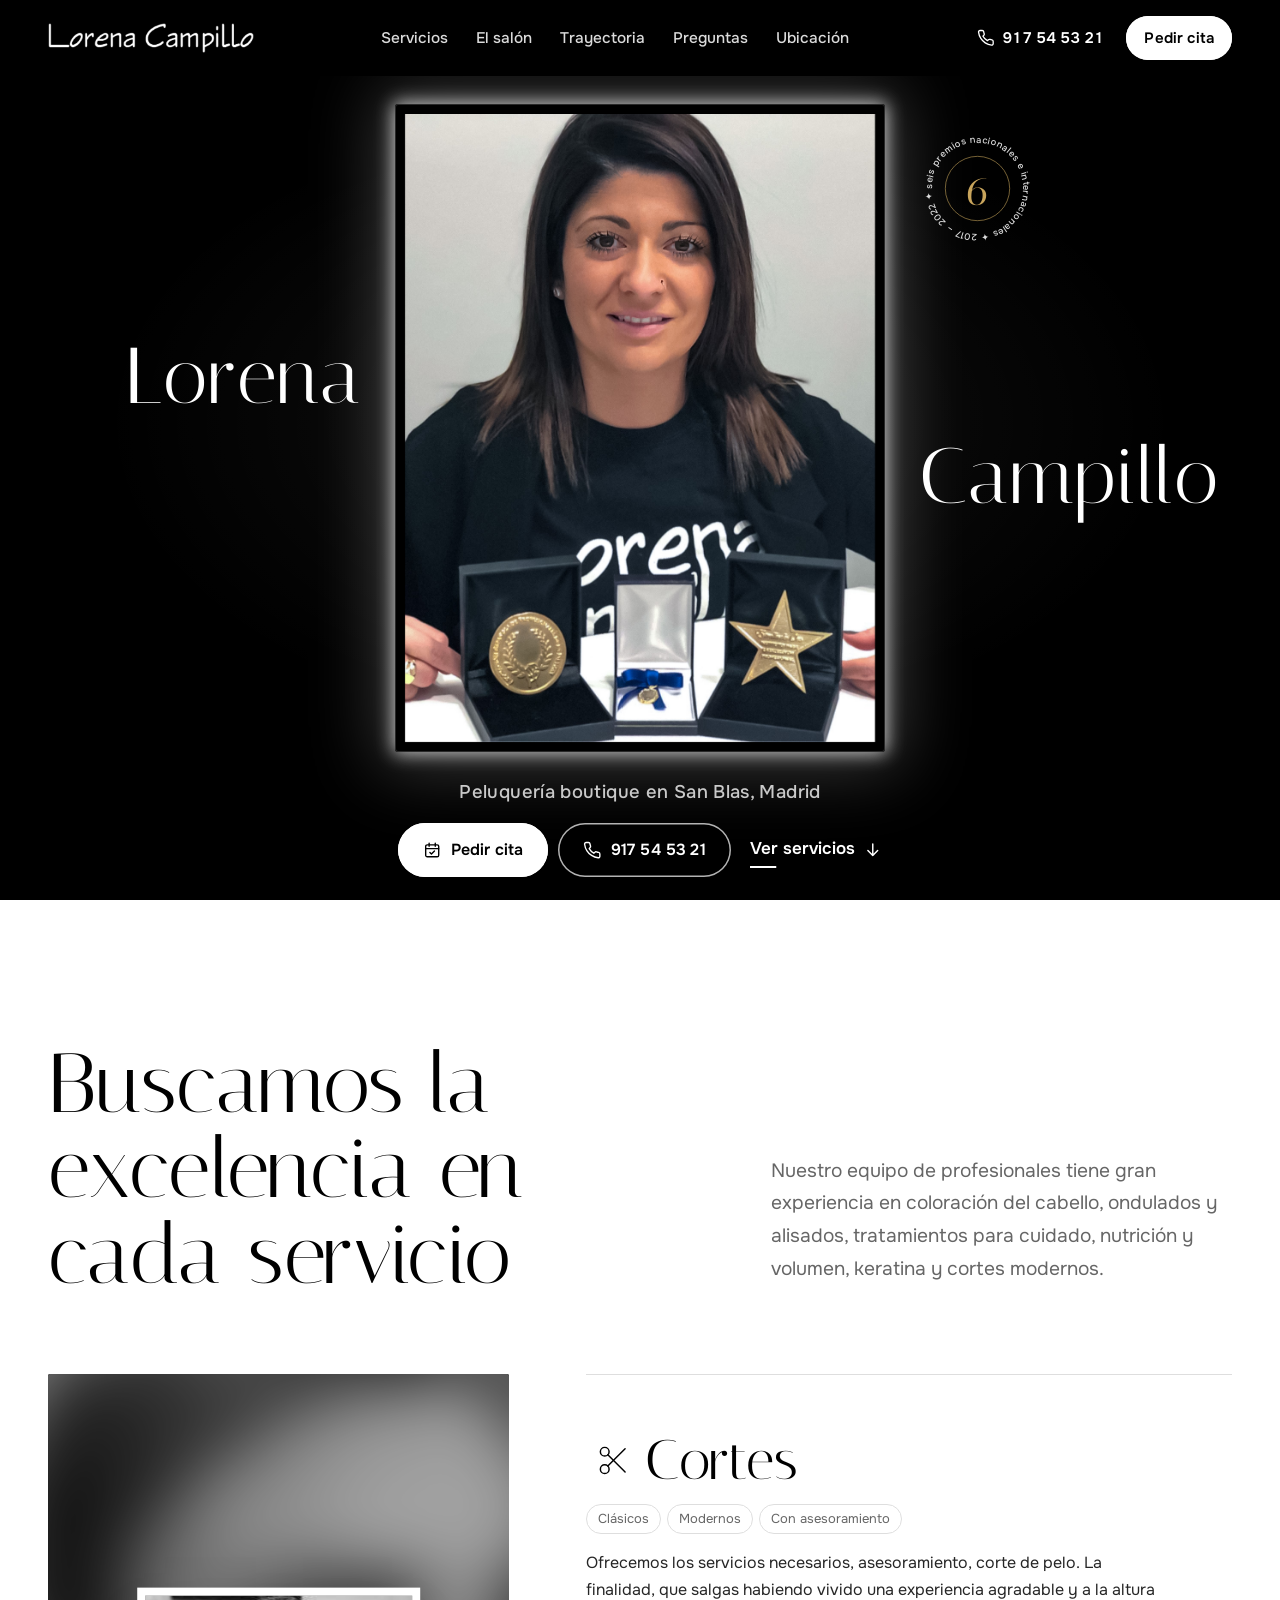
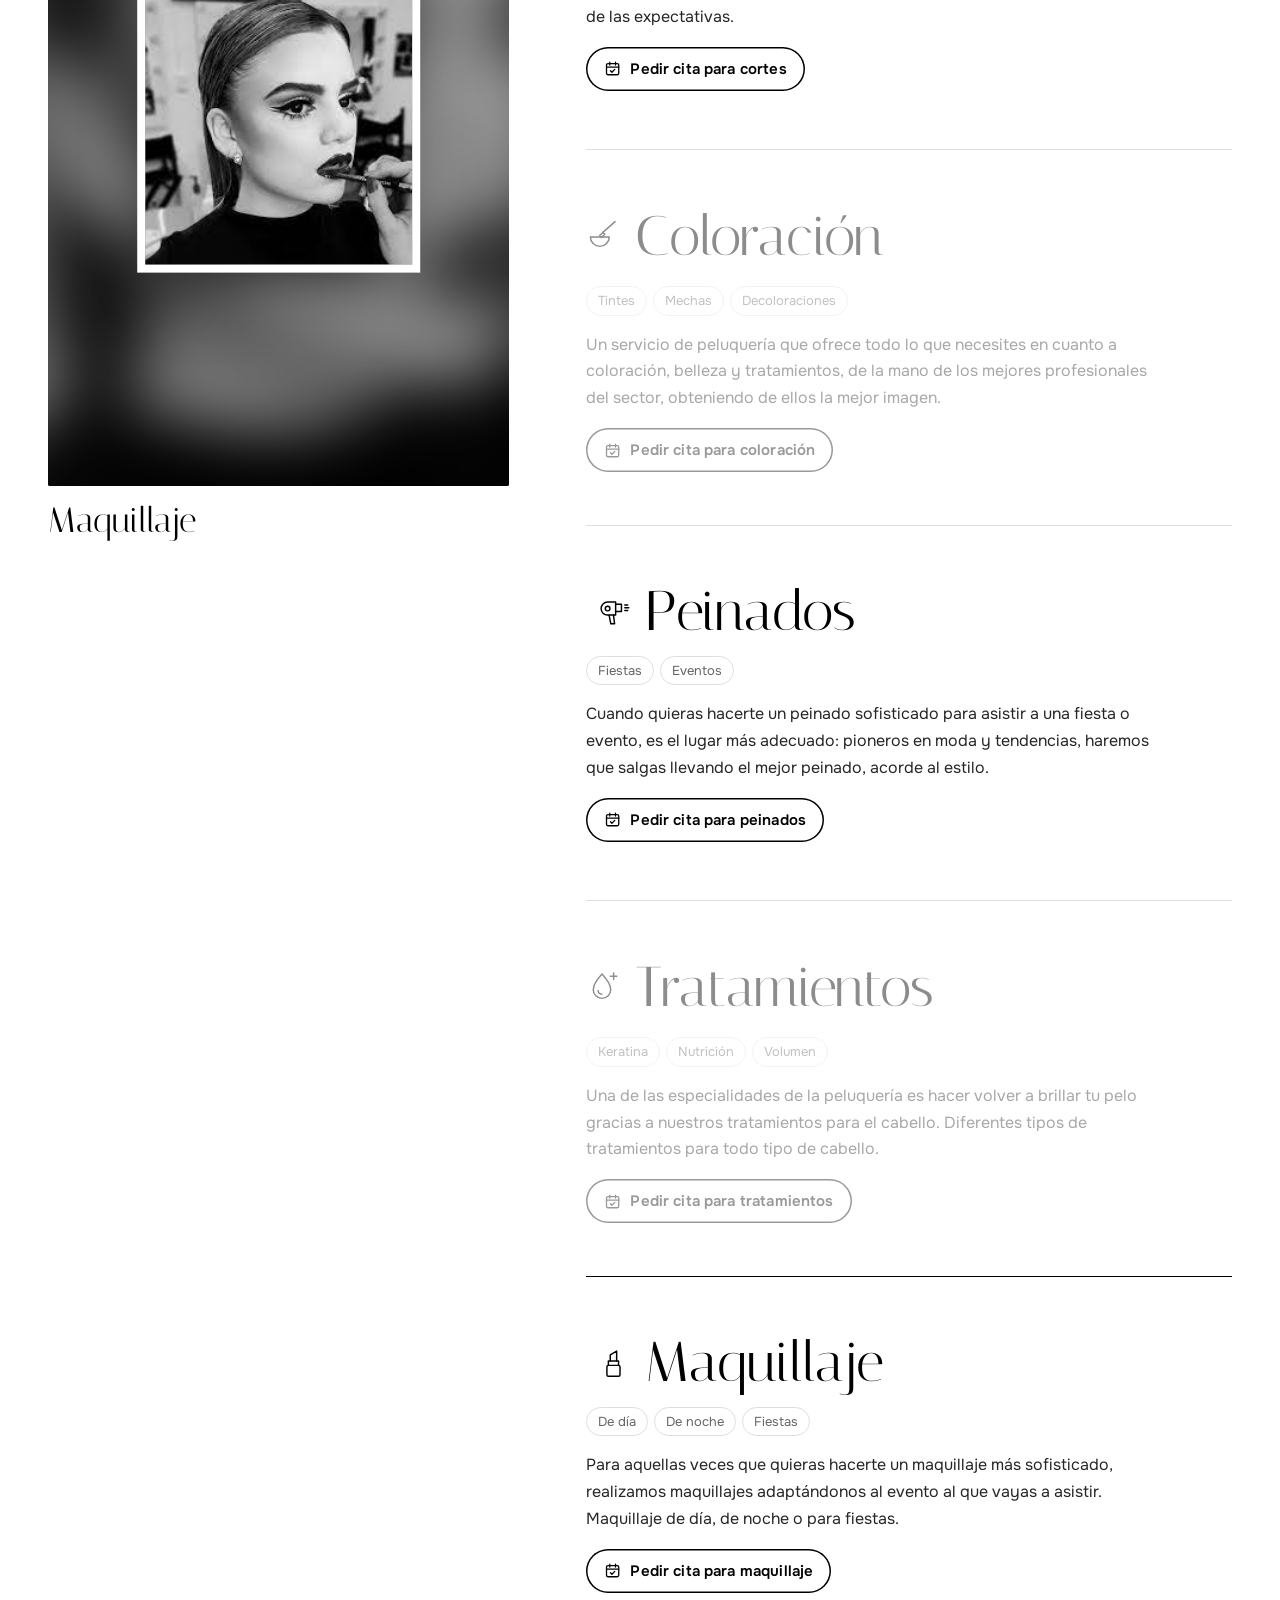
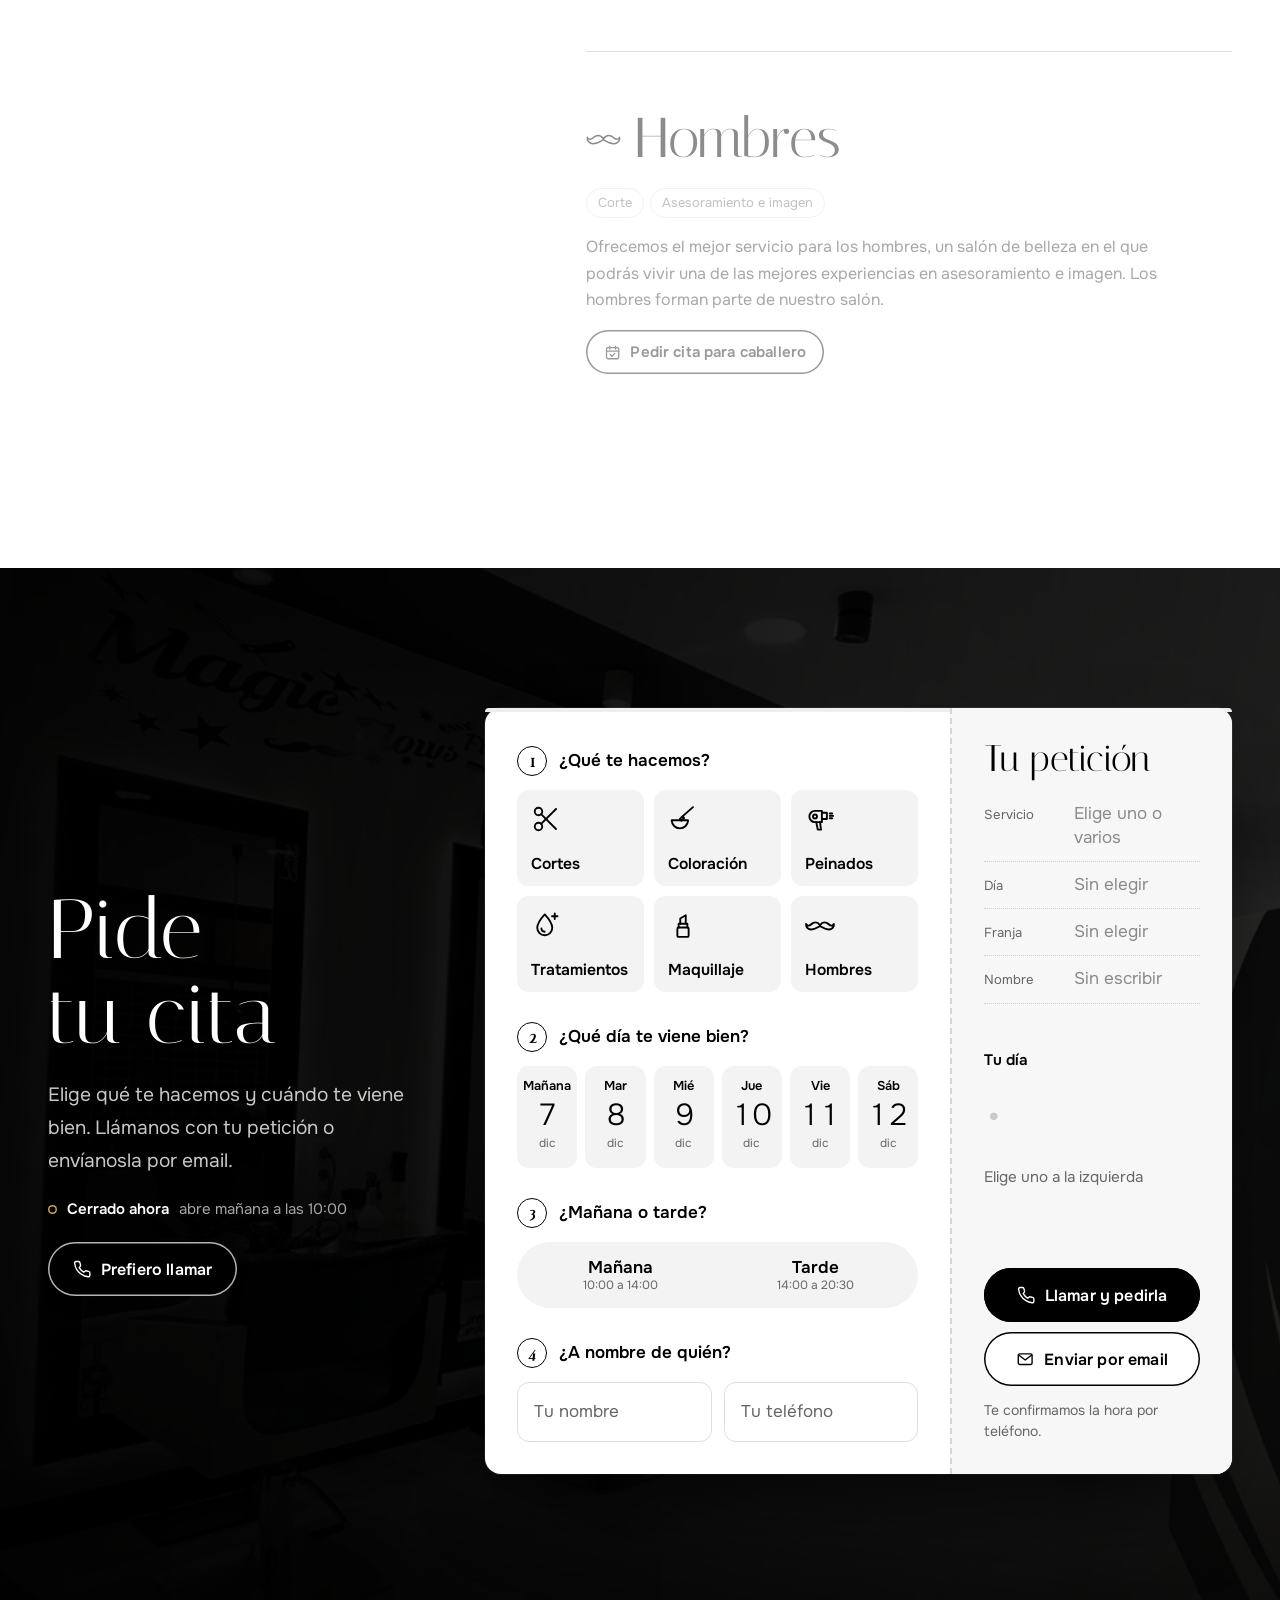
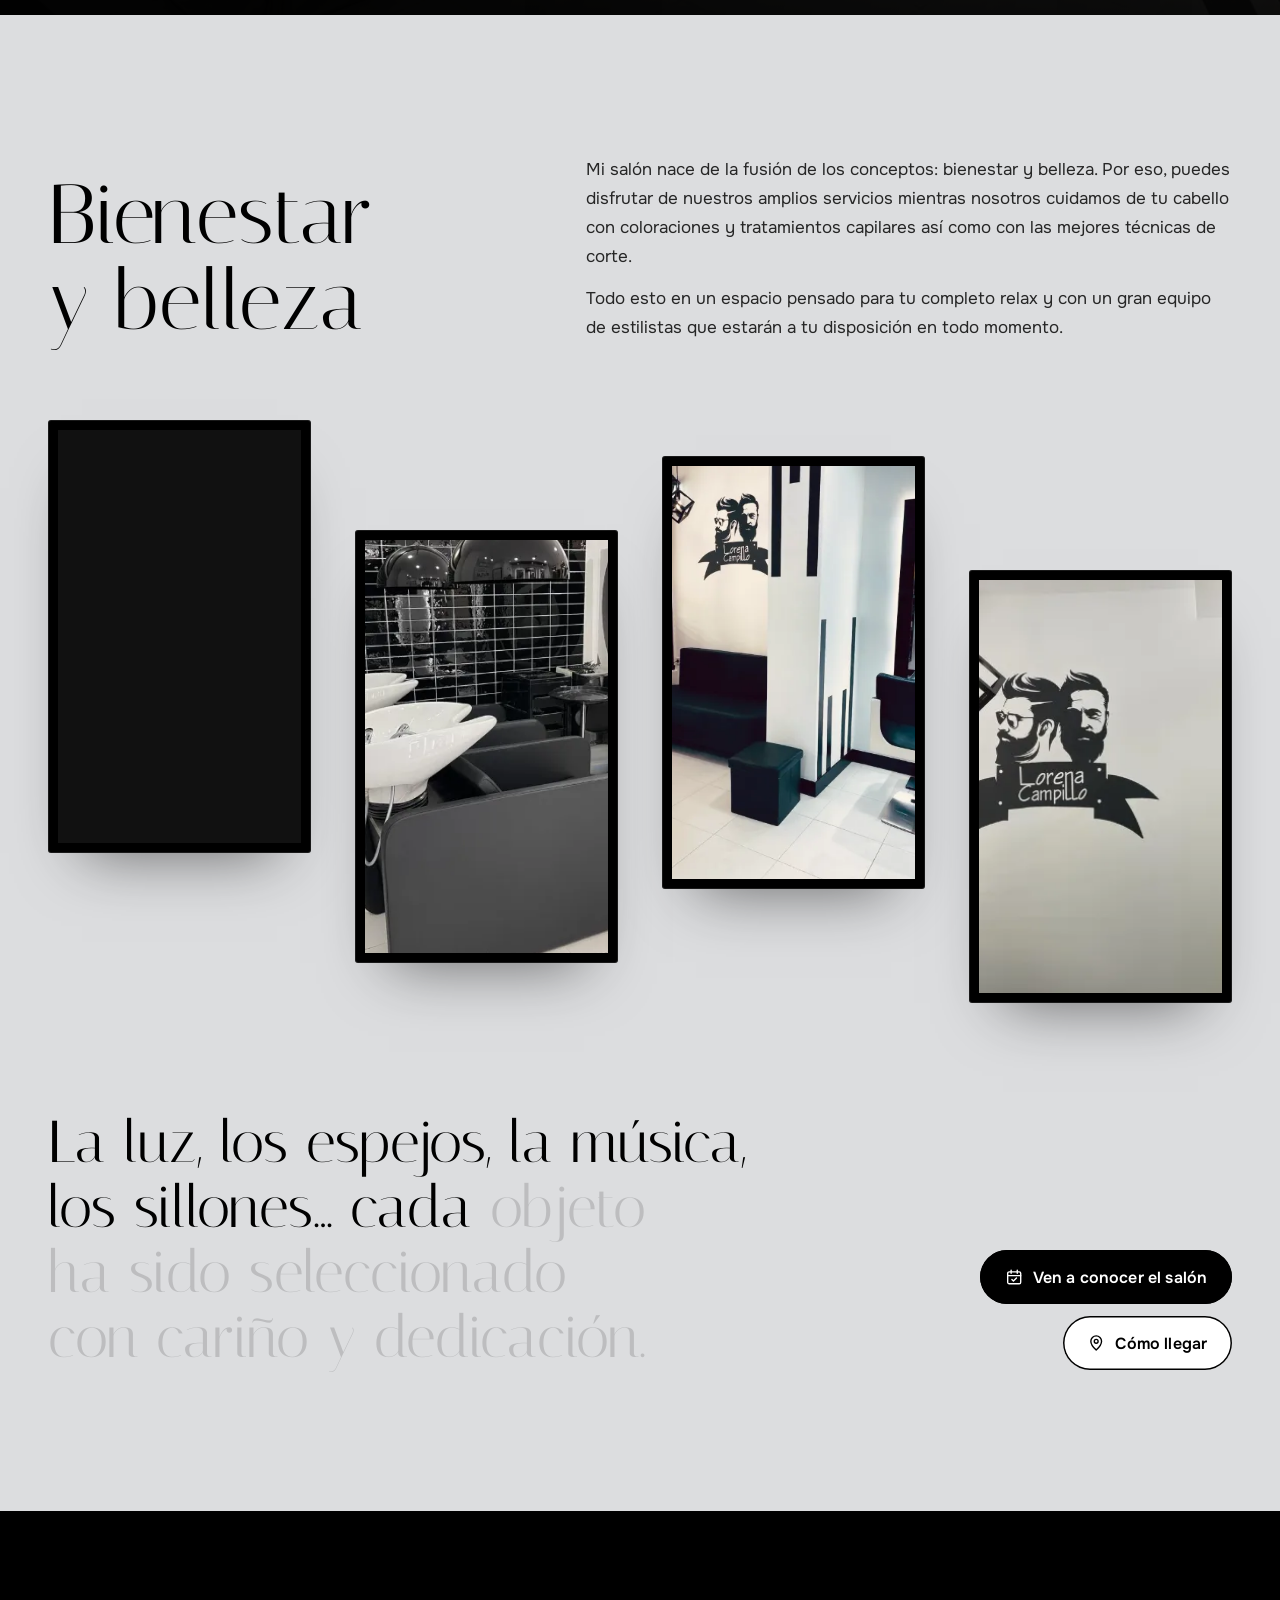
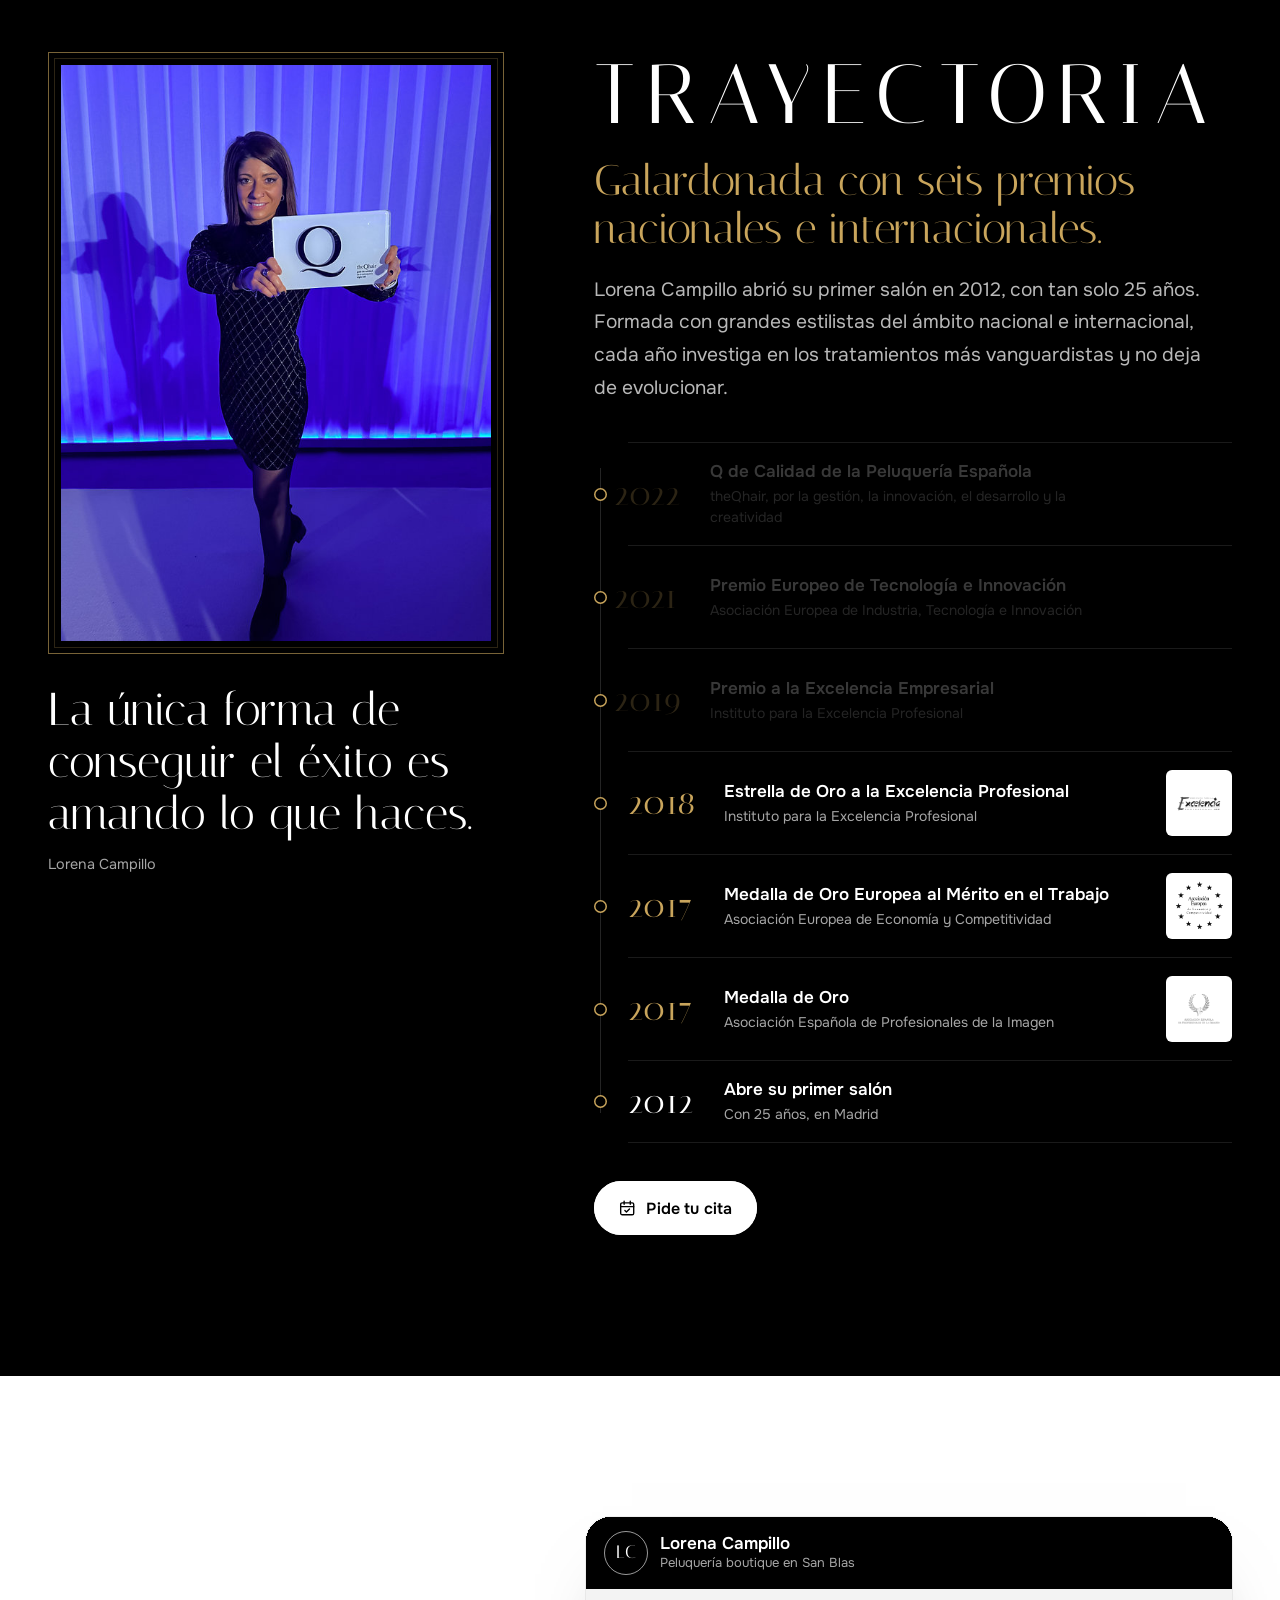
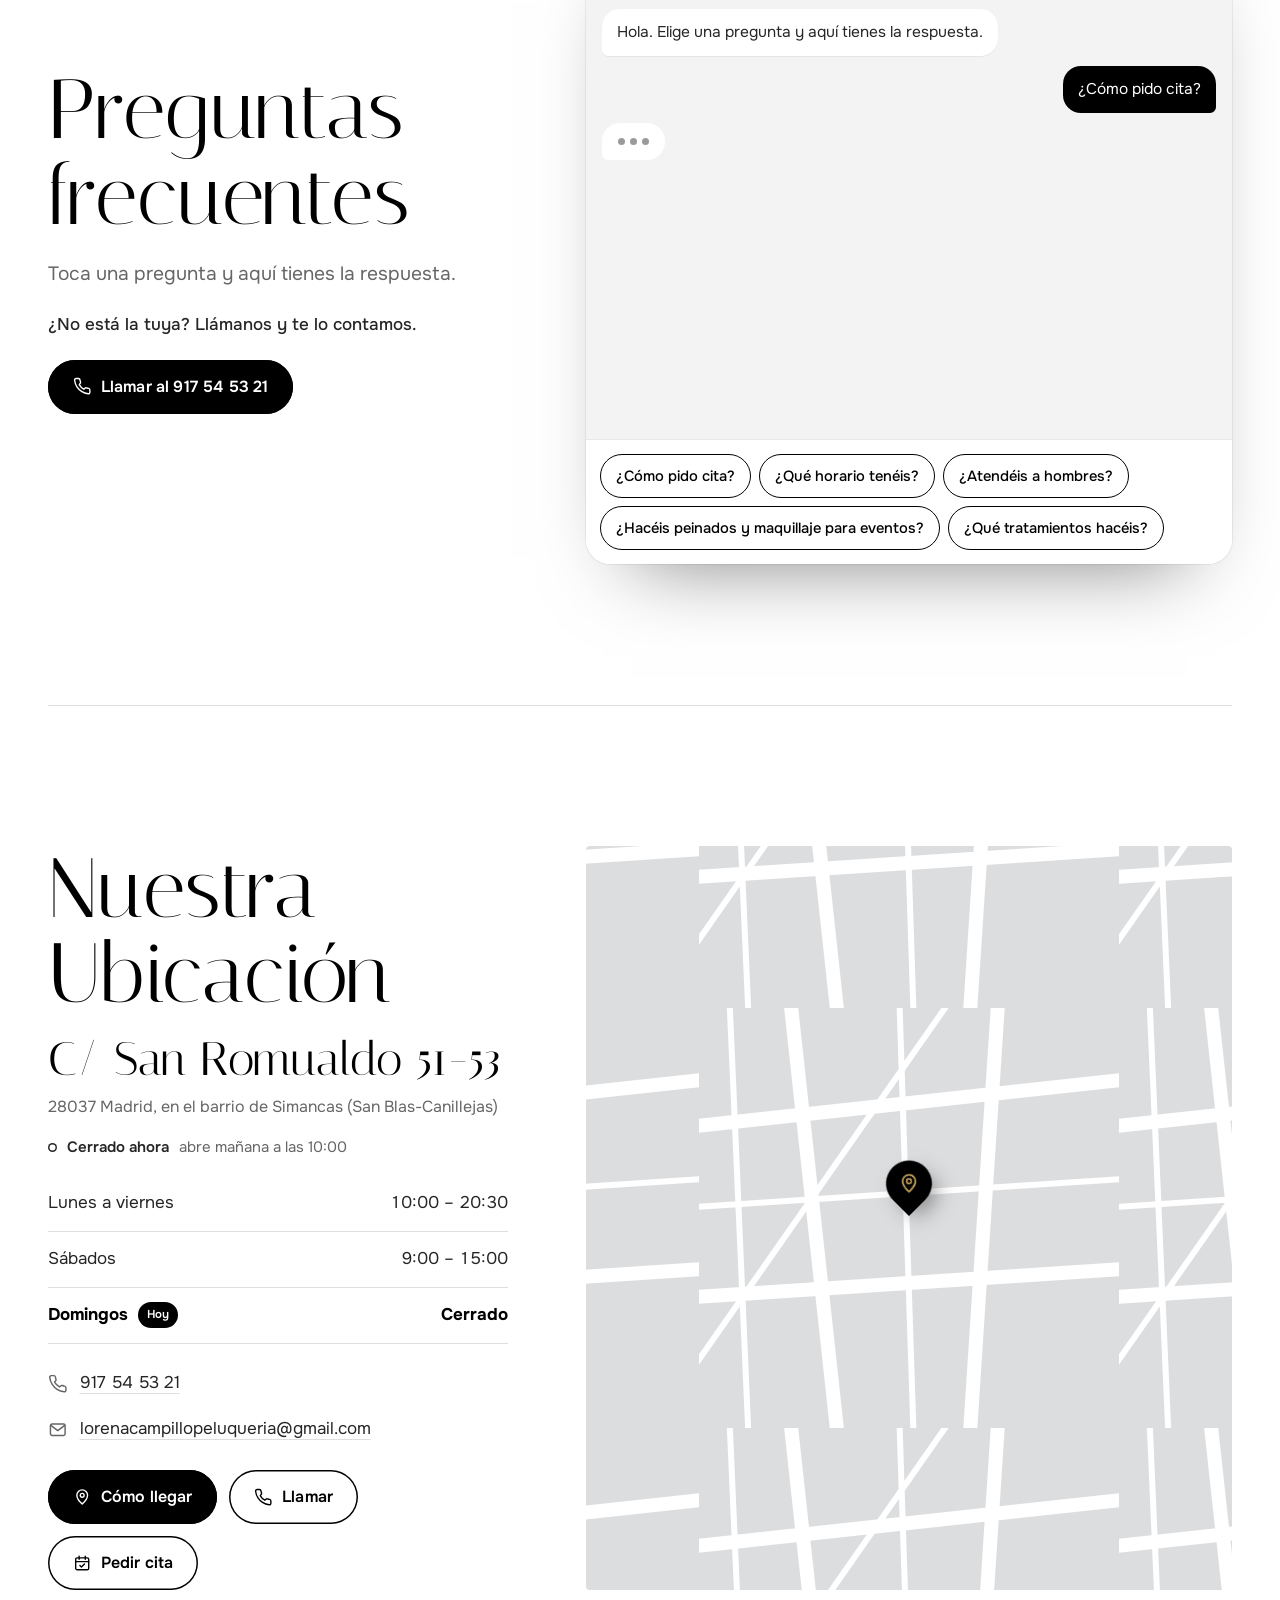
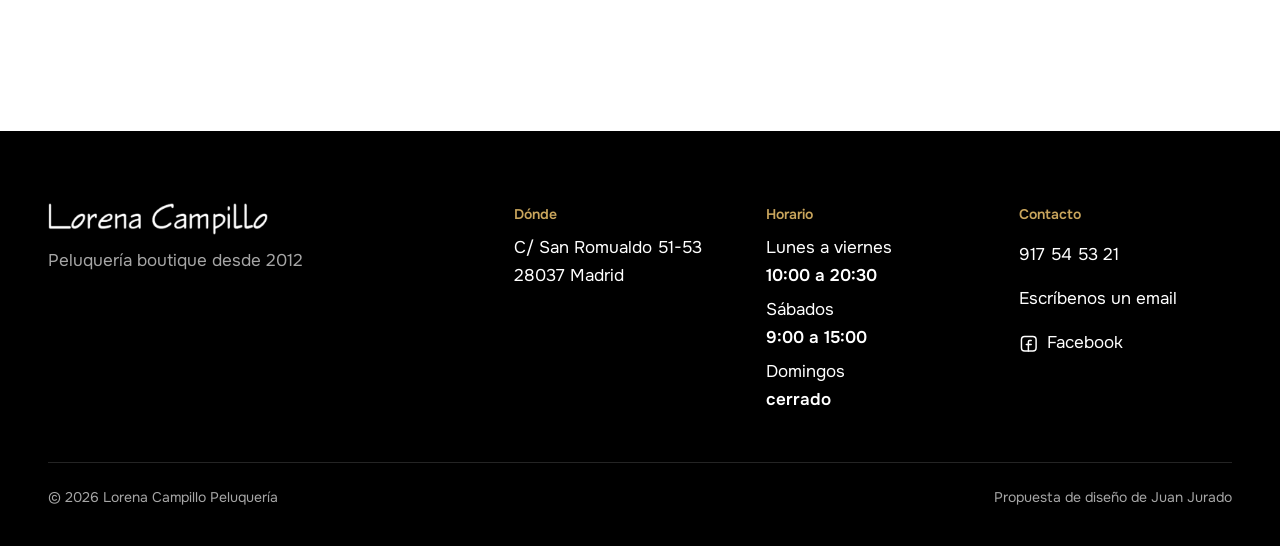
==== commit 3fc8b4b7: "feat: el color de los botones sigue al cursor En cada grupo, el principal va coloreado en reposo («C" ====
--- a/prototype/index.html
+++ b/prototype/index.html
@@ -26,9 +26,9 @@
 <link rel="preload" href="assets/fonts/italiana.woff2" as="font" type="font/woff2" crossorigin>
 <link rel="preload" href="assets/fonts/onest.woff2" as="font" type="font/woff2" crossorigin>
 <link rel="preload" as="image" href="assets/img/lorena-premios.jpg" fetchpriority="high">
-<link rel="stylesheet" href="assets/css/base.css?v=4">
-<link rel="stylesheet" href="assets/css/home.css?v=4">
-<link rel="stylesheet" href="assets/css/movimiento.css?v=4">
+<link rel="stylesheet" href="assets/css/base.css?v=5">
+<link rel="stylesheet" href="assets/css/home.css?v=5">
+<link rel="stylesheet" href="assets/css/movimiento.css?v=5">
 <link rel="icon" href="data:image/svg+xml,%3Csvg xmlns='http://www.w3.org/2000/svg' viewBox='0 0 32 32'%3E%3Crect width='32' height='32' rx='5' fill='%23000'/%3E%3Ctext x='16' y='23' font-family='Georgia,serif' font-size='19' fill='%23fff' text-anchor='middle'%3ELC%3C/text%3E%3C/svg%3E">
 
 <script type="application/ld+json">
@@ -150,7 +150,7 @@
       <li style="--i:2"><a href="#salon">El salón</a></li>
       <li style="--i:3"><a href="#trayectoria">Trayectoria</a></li>
       <li style="--i:4"><a href="#preguntas">Preguntas frecuentes</a></li>
-      <li style="--i:5"><a href="#ubicacion">Nuestra ubicación</a></li>
+      <li style="--i:5"><a href="#ubicacion">Nuestra Ubicación</a></li>
     </ul>
     <div class="menu__pie">
       <p class="estado estado--claro" data-estado></p>
@@ -628,6 +628,6 @@
   <a href="https://www.google.com/maps/dir/?api=1&amp;destination=Calle+de+San+Romualdo+51,+28037+Madrid" target="_blank" rel="noopener"><svg class="ico ico--pin" aria-hidden="true"><use href="#i-pin"/></svg>Cómo llegar</a>
 </nav>
 
-<script src="assets/js/home.js?v=4" defer></script>
+<script src="assets/js/home.js?v=5" defer></script>
 </body>
 </html>
--- a/prototype/assets/css/base.css
+++ b/prototype/assets/css/base.css
@@ -143,13 +143,17 @@
    Un mismo gesto en todos: la tinta (o la luz) crece desde donde entra
    el cursor y el texto se invierte a su paso; el texto rueda, el icono
    hace su gesto y los principales siguen al cursor como un imán.
+   El color sigue al cursor: solo se colorea el botón que está debajo.
+   En cada grupo, el principal va coloreado en reposo y cede el color al
+   botón que se toca; al salir del grupo, el color vuelve a él.
    ===================================================================== */
 .boton {
   --mx: 0px; --my: 0px; --s: 1;
   --rx: 50%; --ry: 50%;
-  --b-fondo: var(--negro);     /* fondo en reposo */
-  --b-tinta: var(--blanco);    /* lo que crece al pasar */
-  --b-borde: transparent;
+  --pintado: 0;                /* 1 = coloreado: la mancha cubre el botón */
+  --b-fondo: var(--blanco);    /* fondo sin colorear */
+  --b-tinta: var(--negro);     /* el color que crece */
+  --b-borde: var(--negro);
   position: relative; isolation: isolate; overflow: hidden;
   display: inline-flex; align-items: center; justify-content: center; gap: .6em;
   min-height: 54px; padding: 0 1.55em;
@@ -169,16 +173,13 @@
   left: var(--rx); top: var(--ry);
   width: 260%; aspect-ratio: 1; border-radius: 50%;
   background: var(--b-tinta);
-  transform: translate(-50%, -50%) scale(0);
+  transform: translate(-50%, -50%) scale(var(--pintado));
   transition: transform .65s var(--e-out);
   pointer-events: none;
 }
 /* Texto e icono, siempre por encima e invertidos donde pasa la mancha */
 .boton > .ico, .boton > .boton__txt { position: relative; z-index: 2; mix-blend-mode: difference; color: var(--blanco); }
 .boton:active { --s: .95; transition-duration: .14s; }
-@media (hover: hover) {
-  .boton:hover::before { transform: translate(-50%, -50%) scale(1); }
-}
 
 /* El texto rueda: el JS duplica la etiqueta */
 .boton__txt { display: inline-flex; }
@@ -188,14 +189,22 @@
   .boton:hover .boton__rodillo > span { transform: translateY(-100%); }
 }
 
-/* Variantes (sobre oscuro / sobre claro) */
-.boton--luz { --b-fondo: var(--blanco); --b-tinta: var(--negro); --b-borde: var(--blanco); --foco: var(--blanco); }
-.boton--tinta { --b-fondo: var(--negro); --b-tinta: var(--blanco); --b-borde: var(--negro); }
-.boton--contorno { --b-fondo: var(--blanco); --b-tinta: var(--negro); --b-borde: var(--negro); }
-.boton--contorno-claro { --b-fondo: var(--negro); --b-tinta: var(--blanco); --b-borde: rgba(255, 255, 255, .7); --foco: var(--blanco); }
+/* Variantes: sobre oscuro el color es la luz (blanco); sobre claro, la tinta (negro).
+   Rellenos (luz, tinta) = principales, coloreados en reposo; contornos = secundarios */
+.boton--luz, .boton--contorno-claro { --b-fondo: var(--negro); --b-tinta: var(--blanco); --b-borde: rgba(255, 255, 255, .7); --foco: var(--blanco); }
+.boton--luz { --b-borde: var(--blanco); }
+.boton--tinta, .boton--contorno { --b-fondo: var(--blanco); --b-tinta: var(--negro); --b-borde: var(--negro); }
 .boton--peq { min-height: 44px; padding: 0 1.2em; font-size: .9375rem; }
 .boton--ancho { width: 100%; }
-.boton--luz, .boton--tinta { box-shadow: inset 0 0 0 1.5px var(--b-borde), 0 14px 30px -16px rgba(0, 0, 0, .55); }
+
+/* El color sigue al cursor (y al foco del teclado) */
+.boton--luz, .boton--tinta { --pintado: 1; }
+.boton:focus-visible { --pintado: 1; }
+:where(.hero__acciones, .acciones, .ticket__acciones, [data-grupo-botones]):has(.boton:focus-visible) .boton:not(:focus-visible) { --pintado: 0; }
+@media (hover: hover) {
+  .boton:hover { --pintado: 1; }
+  :where(.hero__acciones, .acciones, .ticket__acciones, [data-grupo-botones]):has(.boton:hover) .boton:not(:hover) { --pintado: 0; }
+}
 
 /* Destello de llamada: una sola vez, en el botón principal del hero */
 .boton[data-llamativo]::after {
--- a/prototype/assets/css/movimiento.css
+++ b/prototype/assets/css/movimiento.css
@@ -81,7 +81,6 @@
 html.js:not(.quieto) .ticket__lista dd.cambia { animation: linea-nueva .4s var(--e-out); }
 html.js:not(.quieto) .reserva.lista .ticket__sello { animation: sellar .55s var(--e-muelle) both; }
 html.js:not(.quieto) .reserva.recien-lista [data-llamar] { animation: latido .7s var(--e-out) .35s; }
-html.js:not(.quieto) .reserva.recien-lista [data-llamar]::before { transform: translate(-50%, -50%) scale(0); }
 
 /* ---------- 4 · El salón: los espejos se encienden ---------- */
 html.js:not(.quieto) .espejo--pared .espejo__marco::before { opacity: 0; }
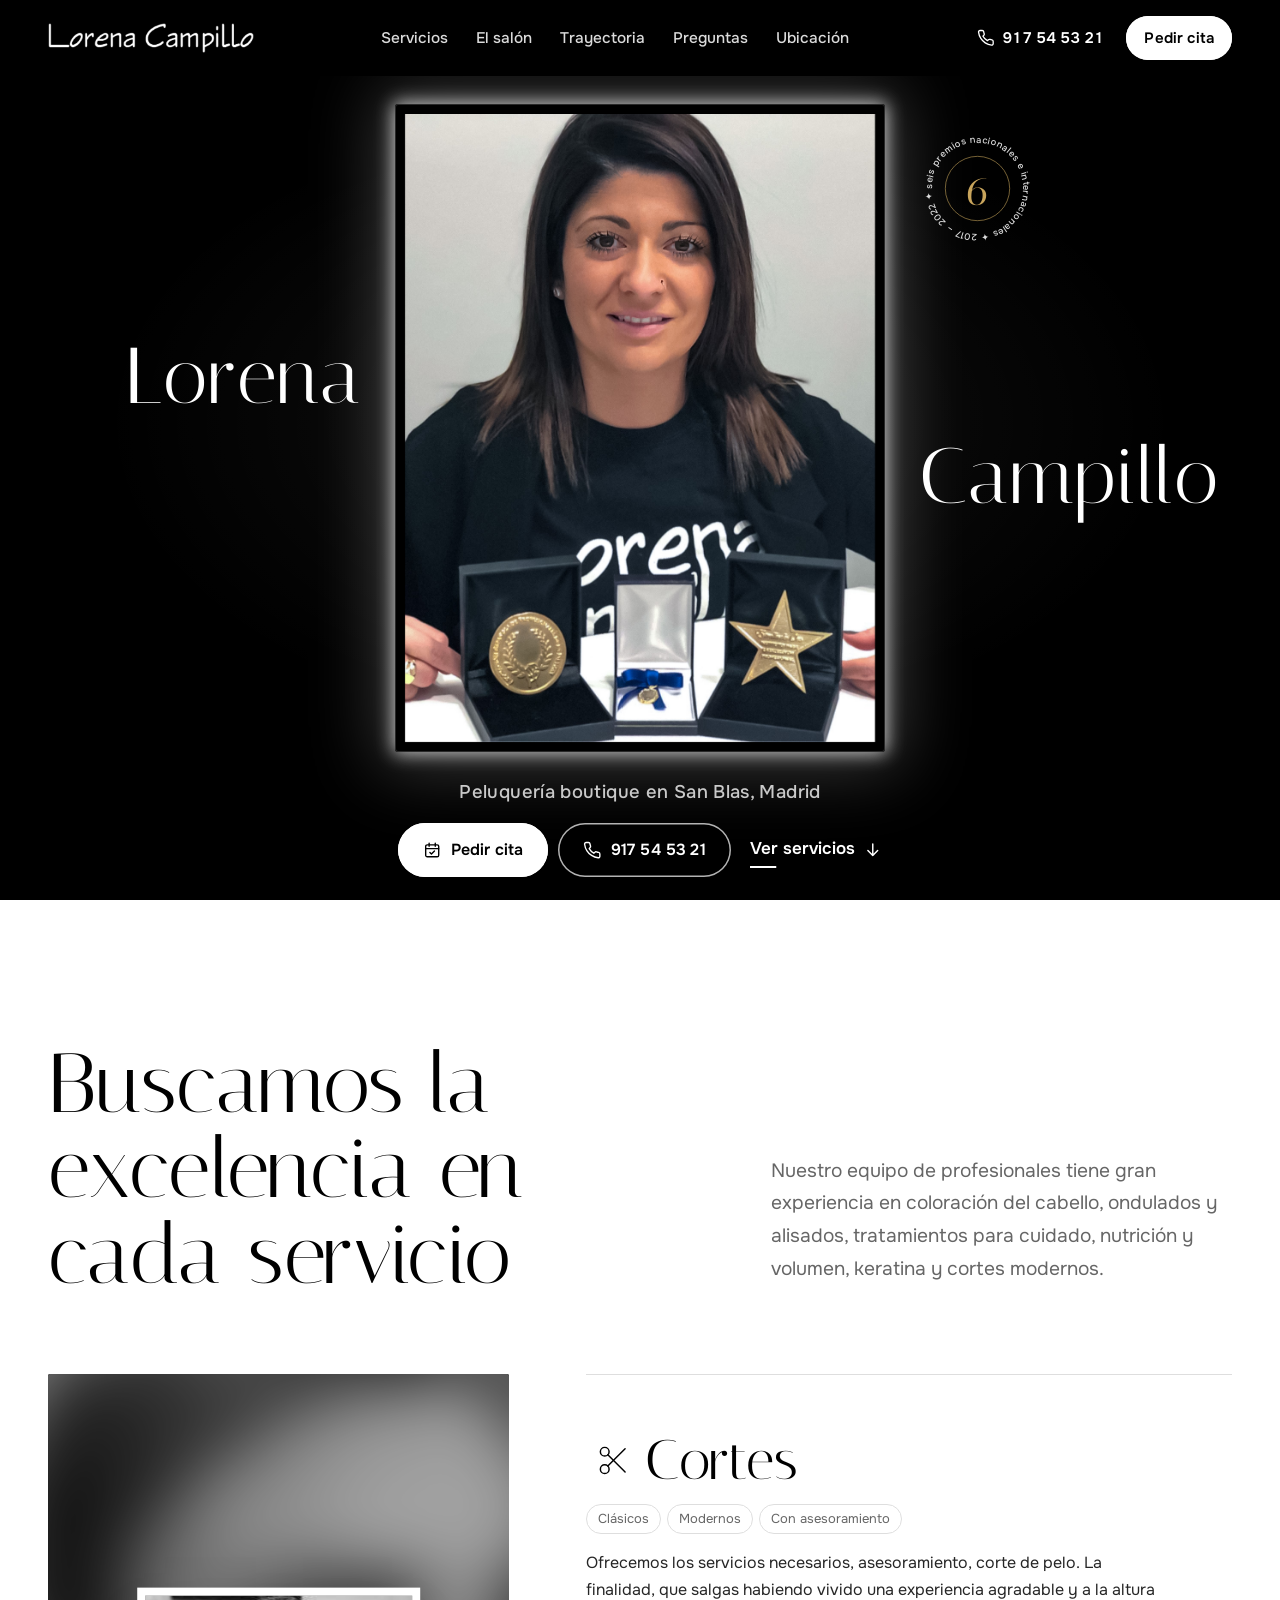
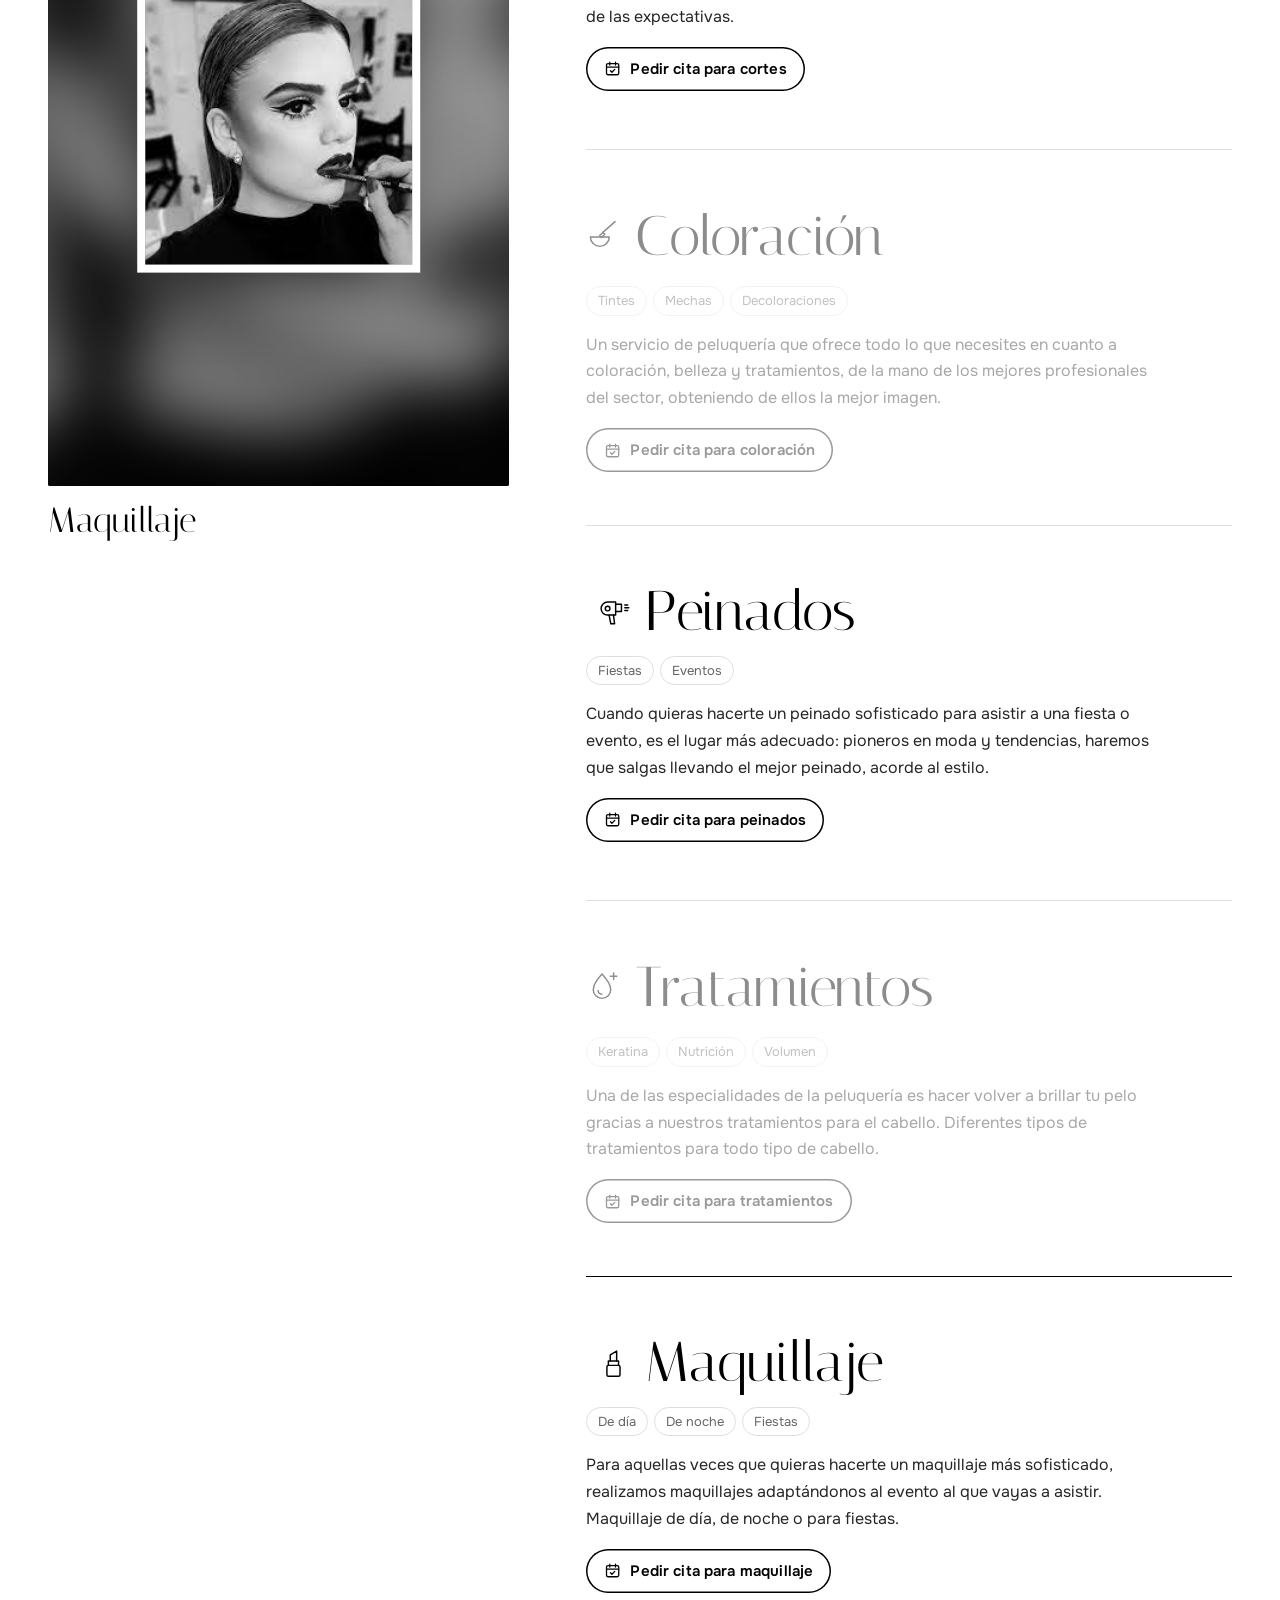
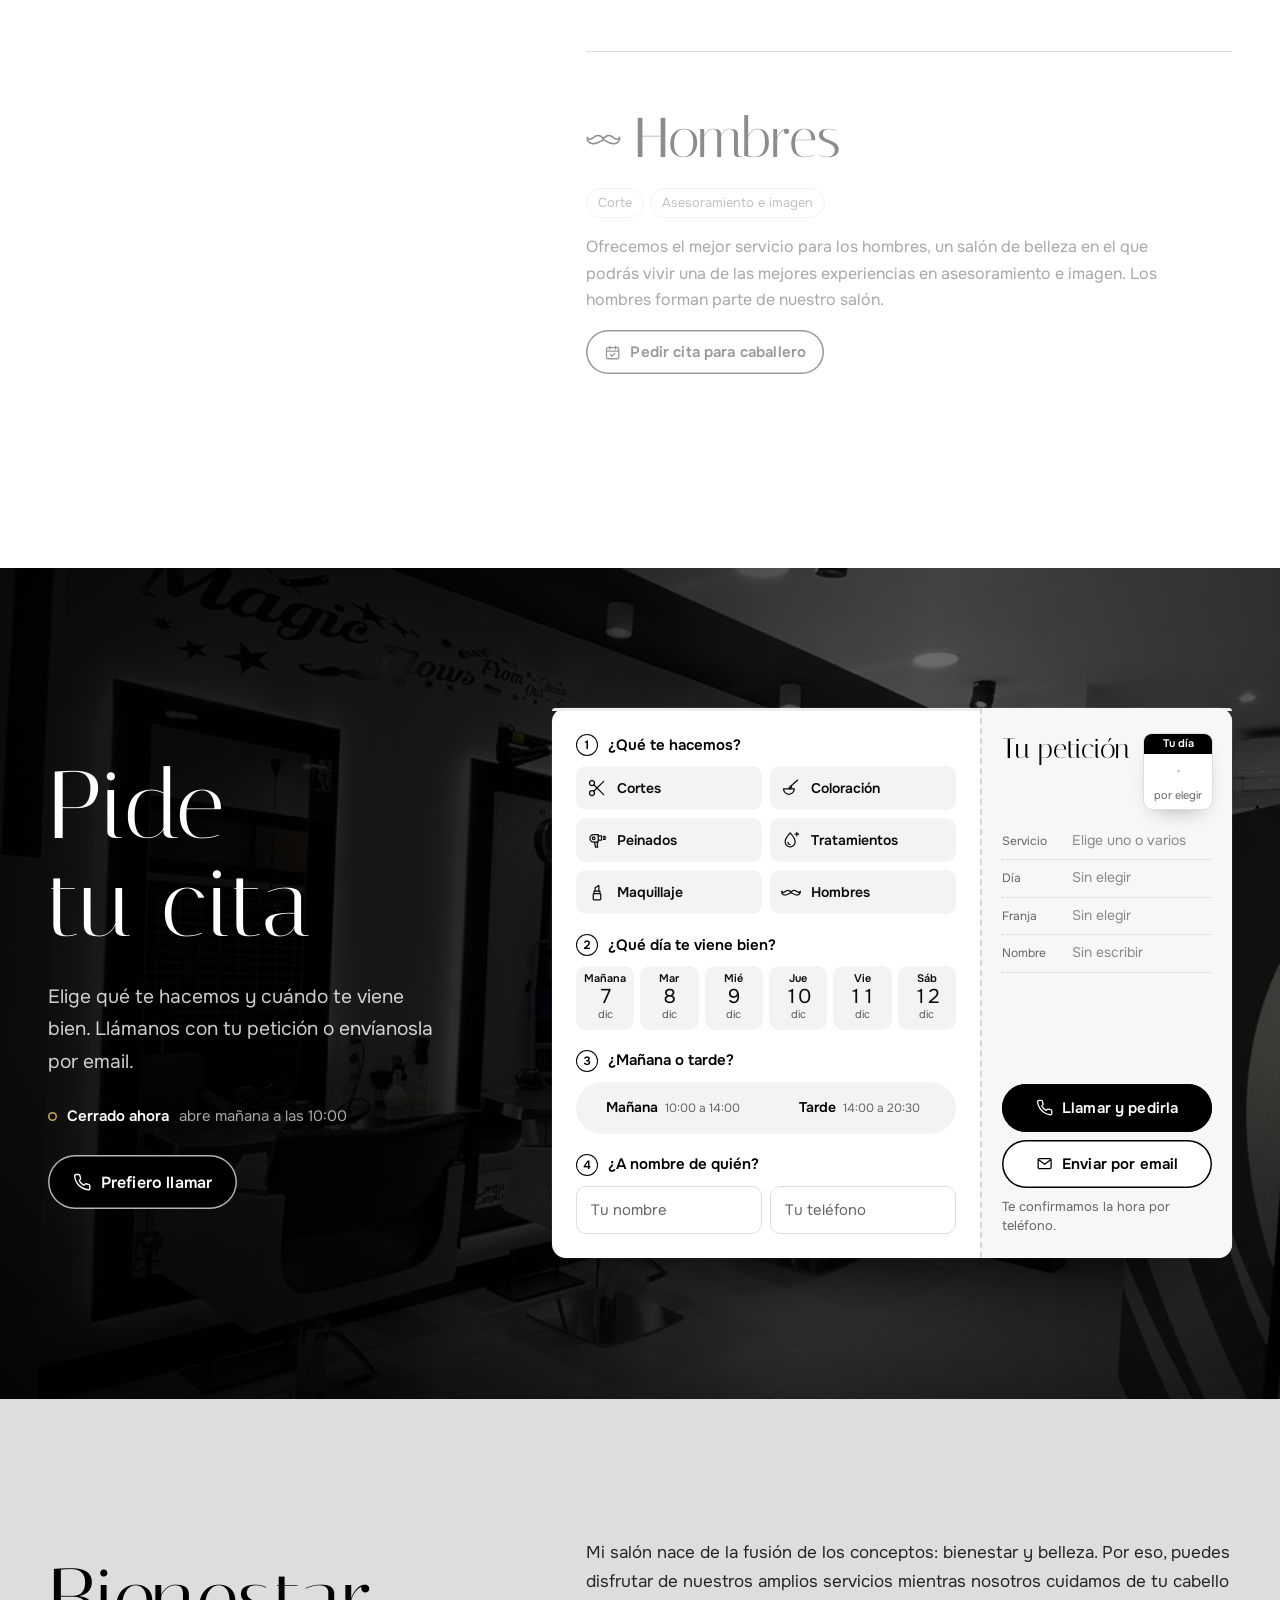
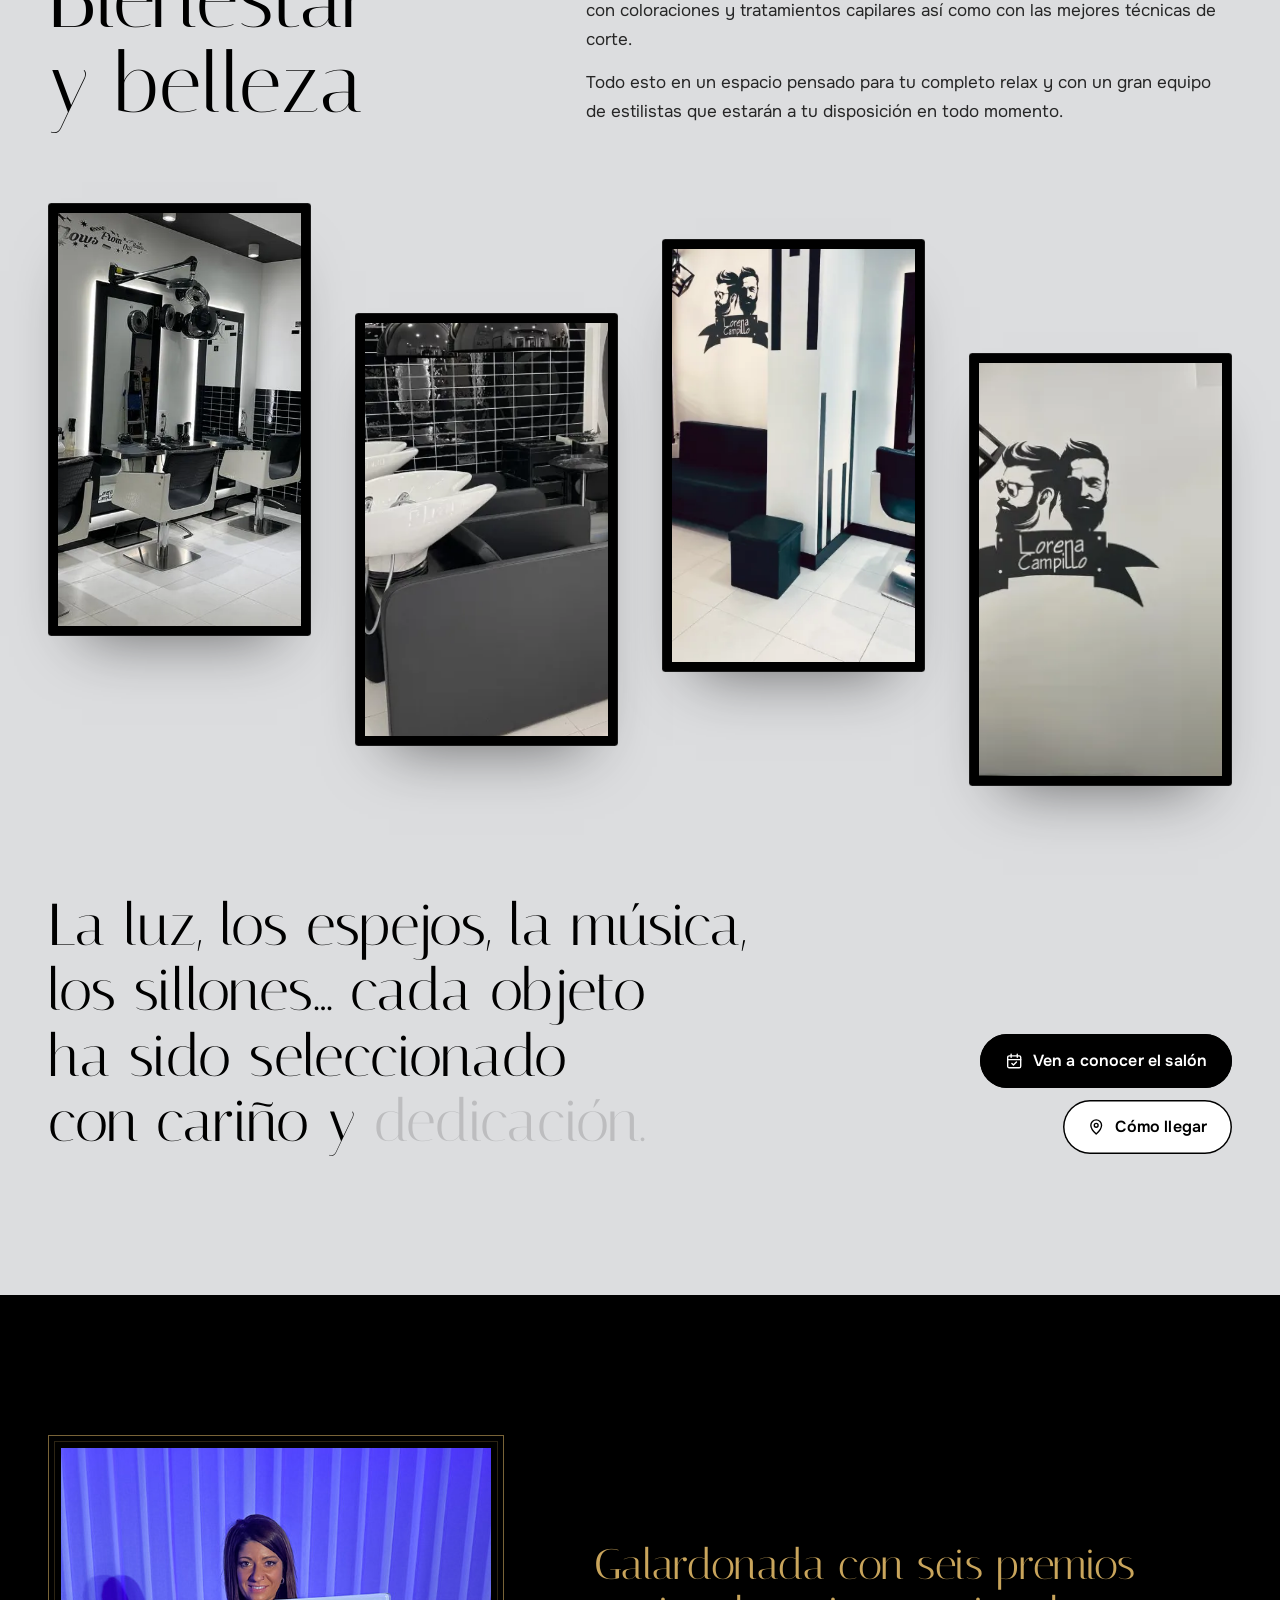
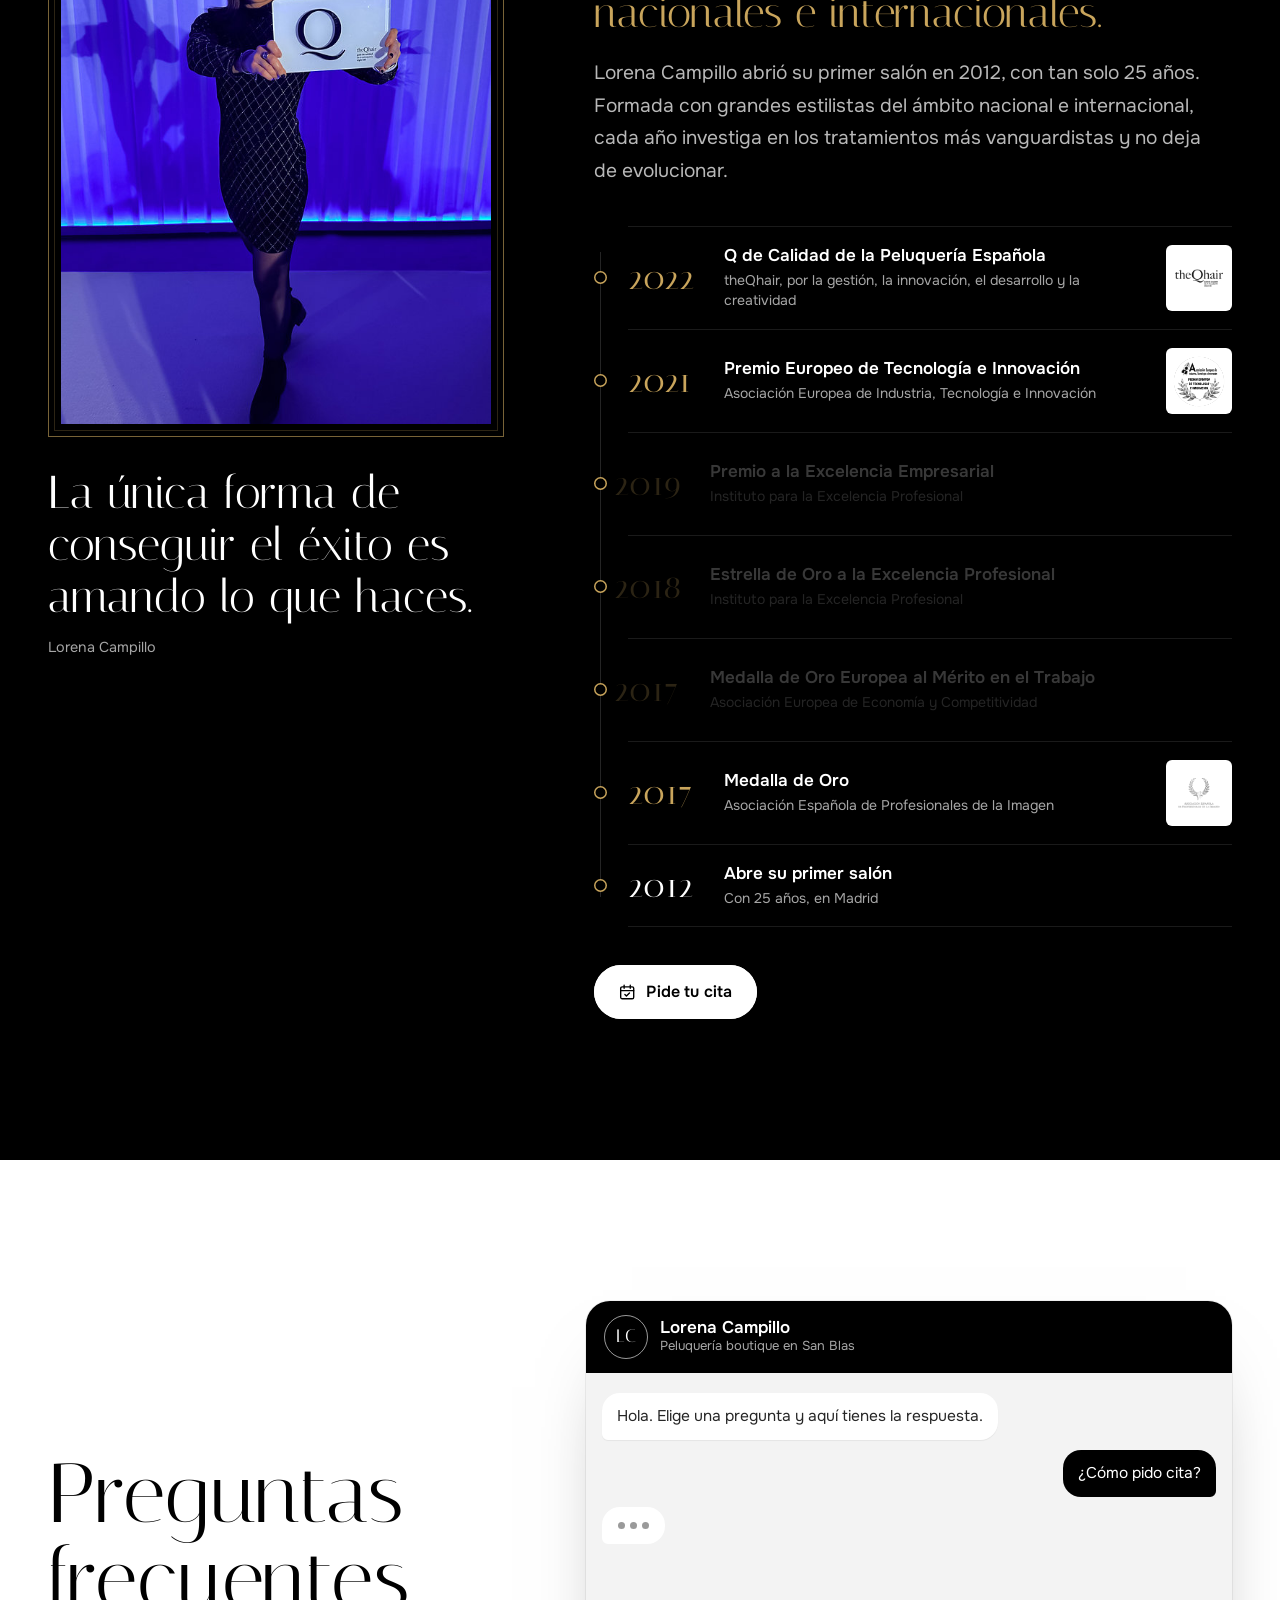
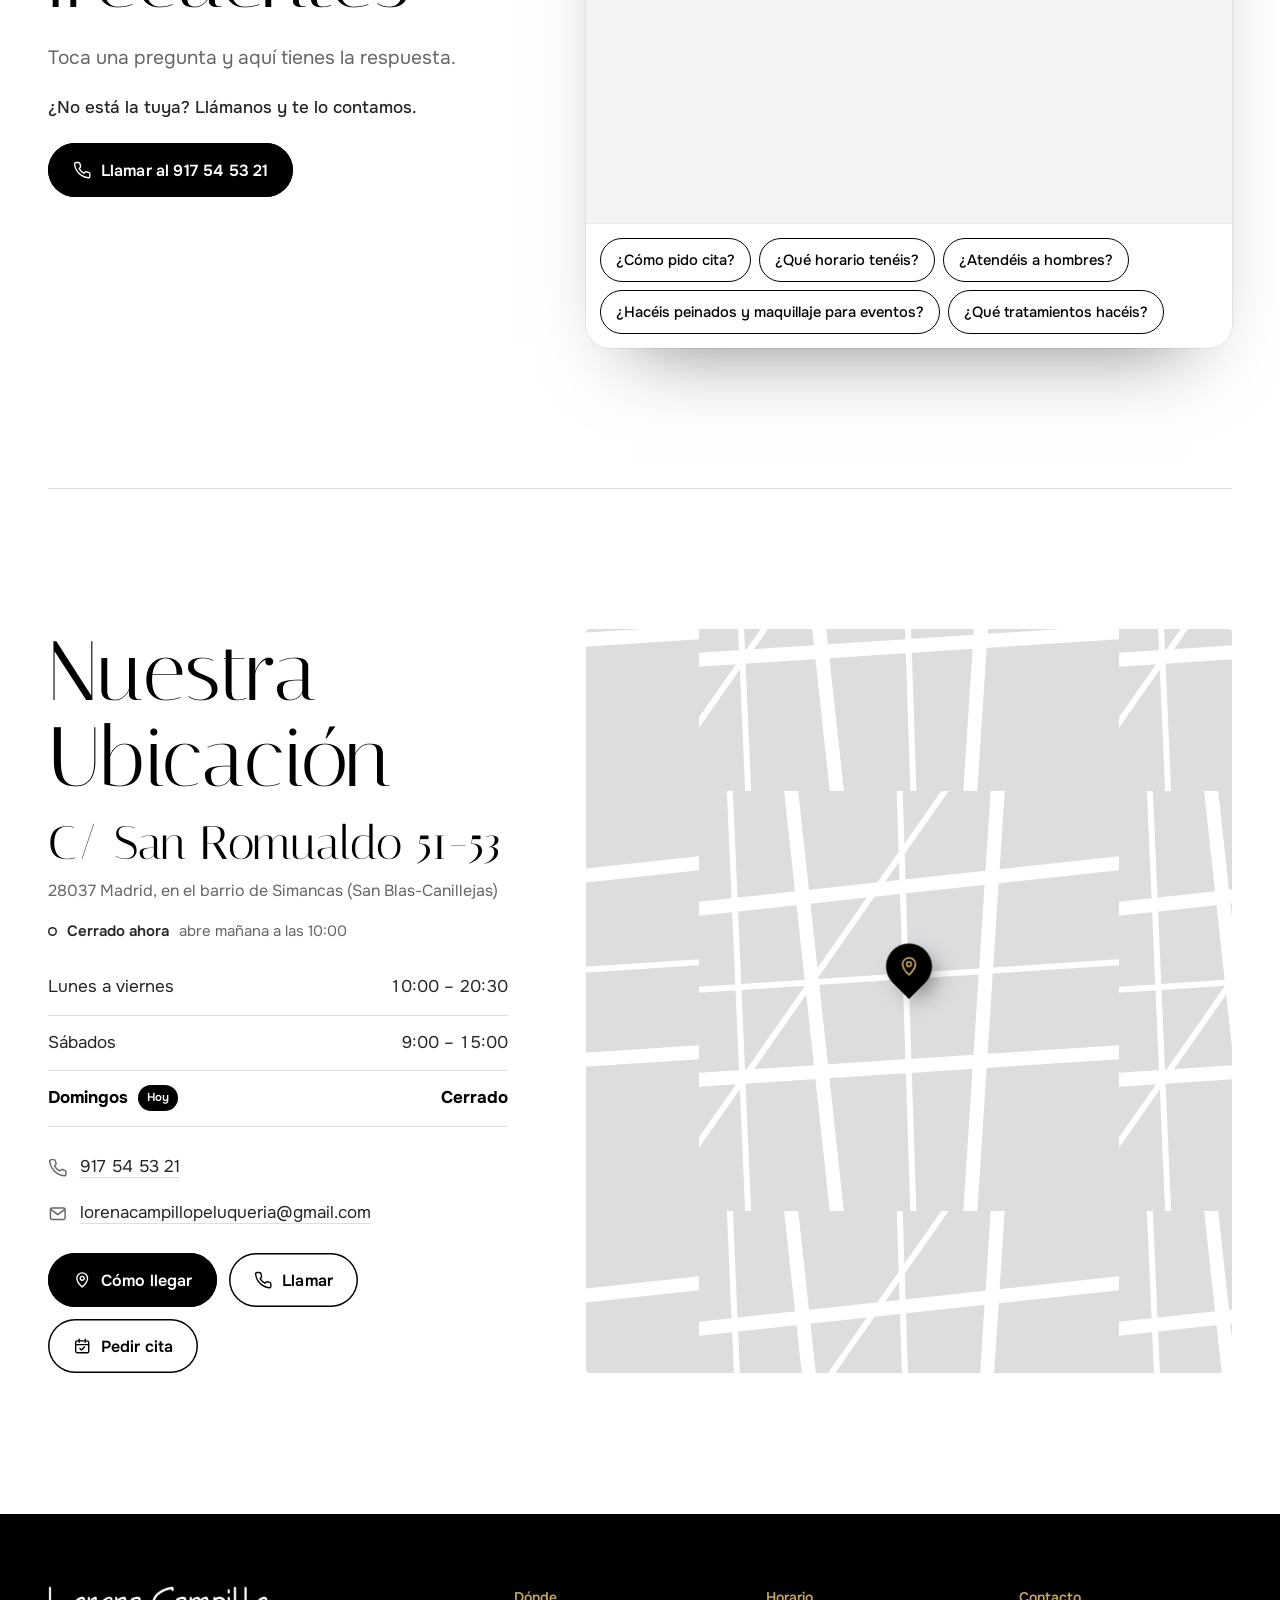
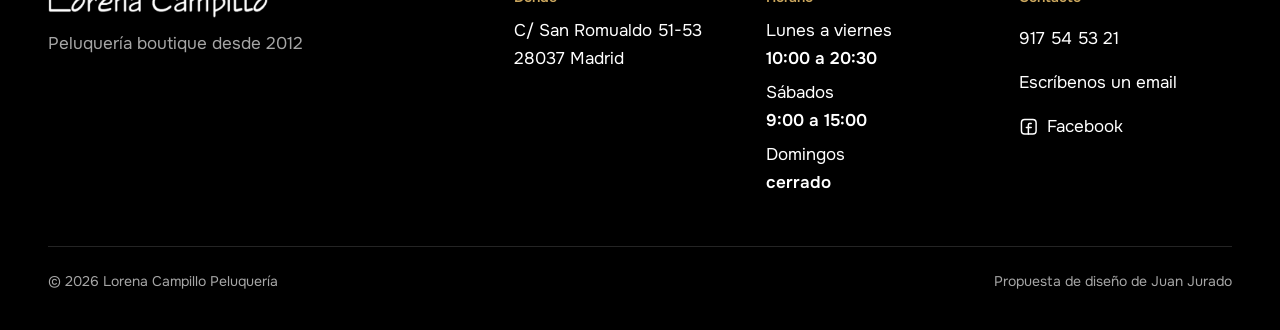
==== commit 3743f816: "feat: bloque de cita compacto, sin perder información Servicios en una sola línea (icono y nombre), " ====
--- a/prototype/index.html
+++ b/prototype/index.html
@@ -26,9 +26,9 @@
 <link rel="preload" href="assets/fonts/italiana.woff2" as="font" type="font/woff2" crossorigin>
 <link rel="preload" href="assets/fonts/onest.woff2" as="font" type="font/woff2" crossorigin>
 <link rel="preload" as="image" href="assets/img/lorena-premios.jpg" fetchpriority="high">
-<link rel="stylesheet" href="assets/css/base.css?v=5">
-<link rel="stylesheet" href="assets/css/home.css?v=5">
-<link rel="stylesheet" href="assets/css/movimiento.css?v=5">
+<link rel="stylesheet" href="assets/css/base.css?v=6">
+<link rel="stylesheet" href="assets/css/home.css?v=6">
+<link rel="stylesheet" href="assets/css/movimiento.css?v=6">
 <link rel="icon" href="data:image/svg+xml,%3Csvg xmlns='http://www.w3.org/2000/svg' viewBox='0 0 32 32'%3E%3Crect width='32' height='32' rx='5' fill='%23000'/%3E%3Ctext x='16' y='23' font-family='Georgia,serif' font-size='19' fill='%23fff' text-anchor='middle'%3ELC%3C/text%3E%3C/svg%3E">
 
 <script type="application/ld+json">
@@ -339,12 +339,12 @@
           <fieldset class="paso">
             <legend><span class="paso__n">1</span>¿Qué te hacemos?</legend>
             <div class="mosaico-serv">
-              <label class="pieza"><input type="checkbox" name="servicio" value="Cortes"><span class="pieza__cara"><svg class="picto picto--tijera" viewBox="0 0 24 24" aria-hidden="true"><g class="p-a"><circle cx="6" cy="6" r="3"/><path d="M8.12 8.12 20 20"/></g><g class="p-b"><circle cx="6" cy="18" r="3"/><path d="M8.12 15.88 20 4"/></g></svg>Cortes<i class="pieza__ok" aria-hidden="true"><svg class="ico"><use href="#i-ok"/></svg></i></span></label>
-              <label class="pieza"><input type="checkbox" name="servicio" value="Coloración"><span class="pieza__cara"><svg class="picto picto--color" viewBox="0 0 24 24" aria-hidden="true"><path d="M3 13h13a6.5 6.5 0 0 1-13 0Z"/><g class="p-brocha"><path d="M11.6 9.9 20 2.5"/><path d="m9.4 12.1 2.2-2.2 1.3 1.3-2.2 2.2Z"/></g></svg>Coloración<i class="pieza__ok" aria-hidden="true"><svg class="ico"><use href="#i-ok"/></svg></i></span></label>
-              <label class="pieza"><input type="checkbox" name="servicio" value="Peinados"><span class="pieza__cara"><svg class="picto picto--secador" viewBox="0 0 24 24" aria-hidden="true"><path d="M13.5 5.5H8a4.5 4.5 0 0 0 0 9h5.5Z"/><path d="M13.5 7h4v5h-4"/><circle cx="8" cy="10" r="1.6"/><path d="m9 14.5 1.2 6h2.6l-.8-6"/><g class="p-aire"><path d="M19.8 7.6h2M19.8 9.5h2.7M19.8 11.4h2"/></g></svg>Peinados<i class="pieza__ok" aria-hidden="true"><svg class="ico"><use href="#i-ok"/></svg></i></span></label>
-              <label class="pieza"><input type="checkbox" name="servicio" value="Tratamientos"><span class="pieza__cara"><svg class="picto picto--gota" viewBox="0 0 24 24" aria-hidden="true"><g class="p-gota"><path d="M11 3.5S5 10 5 14.2a6 6 0 0 0 12 0C17 10 11 3.5 11 3.5Z"/><path d="M8.3 14.8a2.8 2.8 0 0 0 2.6 2.6"/></g><g class="p-destello"><path d="M19 2.8v4.4M16.8 5h4.4"/></g></svg>Tratamientos<i class="pieza__ok" aria-hidden="true"><svg class="ico"><use href="#i-ok"/></svg></i></span></label>
-              <label class="pieza"><input type="checkbox" name="servicio" value="Maquillaje"><span class="pieza__cara"><svg class="picto picto--carmin" viewBox="0 0 24 24" aria-hidden="true"><rect x="7.5" y="14" width="9" height="7.5" rx="1"/><path d="M8.5 14v-3h7v3"/><g class="p-barra"><path d="M9.8 11V6.8l4.4-2.6V11"/></g></svg>Maquillaje<i class="pieza__ok" aria-hidden="true"><svg class="ico"><use href="#i-ok"/></svg></i></span></label>
-              <label class="pieza"><input type="checkbox" name="servicio" value="Hombres"><span class="pieza__cara"><svg class="picto picto--bigote" viewBox="0 0 24 24" aria-hidden="true"><path d="M12 12.2c-1.3-1.9-3.4-2.7-5.3-1.9-1.5.6-2.2 2.1-3.7 2.2-1 .1-1.8-.5-2.1-1.4-.4 2.2 1.2 4.3 3.6 4.5 3 .3 5-1.4 7.5-2.8 2.5 1.4 4.5 3.1 7.5 2.8 2.4-.2 4-2.3 3.6-4.5-.3.9-1.1 1.5-2.1 1.4-1.5-.1-2.2-1.6-3.7-2.2-1.9-.8-4 0-5.3 1.9Z"/></svg>Hombres<i class="pieza__ok" aria-hidden="true"><svg class="ico"><use href="#i-ok"/></svg></i></span></label>
+              <label class="pieza"><input type="checkbox" name="servicio" value="Cortes"><span class="pieza__cara"><svg class="picto picto--tijera" viewBox="0 0 24 24" aria-hidden="true"><g class="p-a"><circle cx="6" cy="6" r="3"/><path d="M8.12 8.12 20 20"/></g><g class="p-b"><circle cx="6" cy="18" r="3"/><path d="M8.12 15.88 20 4"/></g></svg><span class="pieza__nombre">Cortes</span><i class="pieza__ok" aria-hidden="true"><svg class="ico"><use href="#i-ok"/></svg></i></span></label>
+              <label class="pieza"><input type="checkbox" name="servicio" value="Coloración"><span class="pieza__cara"><svg class="picto picto--color" viewBox="0 0 24 24" aria-hidden="true"><path d="M3 13h13a6.5 6.5 0 0 1-13 0Z"/><g class="p-brocha"><path d="M11.6 9.9 20 2.5"/><path d="m9.4 12.1 2.2-2.2 1.3 1.3-2.2 2.2Z"/></g></svg><span class="pieza__nombre">Coloración</span><i class="pieza__ok" aria-hidden="true"><svg class="ico"><use href="#i-ok"/></svg></i></span></label>
+              <label class="pieza"><input type="checkbox" name="servicio" value="Peinados"><span class="pieza__cara"><svg class="picto picto--secador" viewBox="0 0 24 24" aria-hidden="true"><path d="M13.5 5.5H8a4.5 4.5 0 0 0 0 9h5.5Z"/><path d="M13.5 7h4v5h-4"/><circle cx="8" cy="10" r="1.6"/><path d="m9 14.5 1.2 6h2.6l-.8-6"/><g class="p-aire"><path d="M19.8 7.6h2M19.8 9.5h2.7M19.8 11.4h2"/></g></svg><span class="pieza__nombre">Peinados</span><i class="pieza__ok" aria-hidden="true"><svg class="ico"><use href="#i-ok"/></svg></i></span></label>
+              <label class="pieza"><input type="checkbox" name="servicio" value="Tratamientos"><span class="pieza__cara"><svg class="picto picto--gota" viewBox="0 0 24 24" aria-hidden="true"><g class="p-gota"><path d="M11 3.5S5 10 5 14.2a6 6 0 0 0 12 0C17 10 11 3.5 11 3.5Z"/><path d="M8.3 14.8a2.8 2.8 0 0 0 2.6 2.6"/></g><g class="p-destello"><path d="M19 2.8v4.4M16.8 5h4.4"/></g></svg><span class="pieza__nombre">Tratamientos</span><i class="pieza__ok" aria-hidden="true"><svg class="ico"><use href="#i-ok"/></svg></i></span></label>
+              <label class="pieza"><input type="checkbox" name="servicio" value="Maquillaje"><span class="pieza__cara"><svg class="picto picto--carmin" viewBox="0 0 24 24" aria-hidden="true"><rect x="7.5" y="14" width="9" height="7.5" rx="1"/><path d="M8.5 14v-3h7v3"/><g class="p-barra"><path d="M9.8 11V6.8l4.4-2.6V11"/></g></svg><span class="pieza__nombre">Maquillaje</span><i class="pieza__ok" aria-hidden="true"><svg class="ico"><use href="#i-ok"/></svg></i></span></label>
+              <label class="pieza"><input type="checkbox" name="servicio" value="Hombres"><span class="pieza__cara"><svg class="picto picto--bigote" viewBox="0 0 24 24" aria-hidden="true"><path d="M12 12.2c-1.3-1.9-3.4-2.7-5.3-1.9-1.5.6-2.2 2.1-3.7 2.2-1 .1-1.8-.5-2.1-1.4-.4 2.2 1.2 4.3 3.6 4.5 3 .3 5-1.4 7.5-2.8 2.5 1.4 4.5 3.1 7.5 2.8 2.4-.2 4-2.3 3.6-4.5-.3.9-1.1 1.5-2.1 1.4-1.5-.1-2.2-1.6-3.7-2.2-1.9-.8-4 0-5.3 1.9Z"/></svg><span class="pieza__nombre">Hombres</span><i class="pieza__ok" aria-hidden="true"><svg class="ico"><use href="#i-ok"/></svg></i></span></label>
             </div>
           </fieldset>
 
@@ -382,7 +382,7 @@
             <div><dt>Franja</dt><dd data-r="franja" class="vacio">Sin elegir</dd></div>
             <div><dt>Nombre</dt><dd data-r="nombre" class="vacio">Sin escribir</dd></div>
           </dl>
-          <div class="ticket__fecha vacia" aria-hidden="true"><span class="ticket__sem" data-t-sem>Tu día</span><span class="ticket__num" data-t-num>·</span><span class="ticket__mes" data-t-mes>Elige uno a la izquierda</span></div>
+          <div class="ticket__fecha vacia" aria-hidden="true"><span class="ticket__sem" data-t-sem>Tu día</span><span class="ticket__num" data-t-num>·</span><span class="ticket__mes" data-t-mes>por elegir</span></div>
           <p class="ticket__sello" aria-hidden="true">Lista</p>
           <div class="ticket__acciones">
             <a class="boton boton--tinta boton--ancho" href="tel:+34917545321" data-llamar data-magnetico><svg class="ico ico--tel" aria-hidden="true"><use href="#i-tel"/></svg><span class="boton__txt">Llamar y pedirla</span></a>
@@ -628,6 +628,6 @@
   <a href="https://www.google.com/maps/dir/?api=1&amp;destination=Calle+de+San+Romualdo+51,+28037+Madrid" target="_blank" rel="noopener"><svg class="ico ico--pin" aria-hidden="true"><use href="#i-pin"/></svg>Cómo llegar</a>
 </nav>
 
-<script src="assets/js/home.js?v=5" defer></script>
+<script src="assets/js/home.js?v=6" defer></script>
 </body>
 </html>
--- a/prototype/assets/css/home.css
+++ b/prototype/assets/css/home.css
@@ -333,177 +333,234 @@
 
 /* =====================================================================
    3 · PIDE TU CITA: la tarjeta de reserva sobre sus espejos
+   Compacta: cada servicio en una línea, los días en una tira estrecha y
+   el resguardo como un talón al lado. Lo que deja libre la tarjeta lo
+   ganan el titular y la foto de su salón, que se ve alrededor.
    ===================================================================== */
 .cita {
   position: relative; isolation: isolate; overflow: hidden;
-  padding-block: var(--sec);
+  padding-block: clamp(80px, min(11vw, 16svh), 150px);
   color: var(--blanco); background: var(--negro);
   --foco: var(--blanco);
 }
-.cita__fondo { position: absolute; inset: 0; z-index: -2; width: 100%; height: 100%; object-fit: cover; opacity: .55; transform: scale(var(--zoom, 1.1)); }
+.cita__fondo { position: absolute; inset: 0; z-index: -2; width: 100%; height: 100%; object-fit: cover; opacity: .72; transform: scale(var(--zoom, 1.1)); }
+/* Oscuro bajo el texto; más claro alrededor de la tarjeta, donde se ven sus espejos */
 .cita::before {
   content: ''; position: absolute; inset: 0; z-index: -1; pointer-events: none;
   background:
-    linear-gradient(100deg, rgba(0, 0, 0, .95) 0%, rgba(0, 0, 0, .84) 40%, rgba(0, 0, 0, .6) 100%),
-    linear-gradient(to top, rgba(0, 0, 0, .7), transparent 45%);
-}
-.cita__rejilla { display: grid; grid-template-columns: minmax(0, 1fr); gap: 40px; }
+    linear-gradient(100deg, rgba(0, 0, 0, .9) 0%, rgba(0, 0, 0, .78) 36%, rgba(0, 0, 0, .42) 66%, rgba(0, 0, 0, .58) 100%),
+    linear-gradient(to top, rgba(0, 0, 0, .6), transparent 42%);
+}
+.cita__rejilla { display: grid; grid-template-columns: minmax(0, 1fr); gap: 44px; }
 .cita__intro { display: grid; gap: 22px; justify-items: start; align-content: start; }
 .cita__intro .titulo { color: var(--blanco); }
-.cita__intro .entradilla { color: rgba(255, 255, 255, .78); }
+.cita__intro .entradilla { color: rgba(255, 255, 255, .8); max-width: 38ch; }
 
 .reserva {
   position: relative;
-  display: grid;
+  display: grid; grid-template-columns: minmax(0, 1fr);
+  width: 100%; max-width: 700px;
   background: var(--blanco); color: var(--texto);
-  border-radius: 16px;
+  border-radius: 14px;
   box-shadow: 0 50px 90px -40px rgba(0, 0, 0, .9), 0 0 0 1px rgba(255, 255, 255, .08);
   --foco: var(--negro);
 }
-.reserva__progreso { position: absolute; left: 0; right: 0; top: 0; height: 4px; overflow: hidden; border-radius: 16px 16px 0 0; background: #EEE; }
+.reserva__progreso { position: absolute; left: 0; right: 0; top: 0; height: 3px; overflow: hidden; border-radius: 14px 14px 0 0; background: #EEE; }
 .reserva__progreso span {
   display: block; height: 100%;
   background: linear-gradient(90deg, #A9843C, #E3CC92 55%, #B8913F);
   transform-origin: left; transform: scaleX(var(--p, 0));
-  transition: transform .8s var(--e-out);
-}
-.reserva__form { display: grid; gap: 30px; padding: 32px 20px 28px; }
+}
+.reserva__form { display: grid; gap: 22px; padding: 24px 16px 22px; }
 .paso { border: 0; min-width: 0; }
-.paso legend { display: flex; align-items: center; gap: 12px; padding: 0; margin-bottom: 14px; font-size: 1.0625rem; font-weight: 600; color: var(--tinta); }
+.paso legend { display: flex; align-items: center; gap: 10px; padding: 0; margin-bottom: 10px; font-size: .9375rem; font-weight: 600; line-height: 1.3; color: var(--tinta); }
+/* El número del paso, en Onest (el «1» de Italiana se lee como una «I»); se rellena al completarlo */
 .paso__n {
-  width: 30px; height: 30px; flex-shrink: 0; display: grid; place-items: center;
-  border-radius: 50%; border: 1px solid var(--tinta);
-  font-family: var(--display); font-size: 1.05rem; line-height: 1;
-}
-
-/* Paso 1: las piezas de servicio */
-.mosaico-serv { display: grid; grid-template-columns: repeat(2, minmax(0, 1fr)); gap: 10px; }
+  width: 22px; height: 22px; flex-shrink: 0; display: grid; place-items: center;
+  border-radius: 50%; box-shadow: inset 0 0 0 1px var(--tinta);
+  font-size: .75rem; font-weight: 600; line-height: 1; font-variant-numeric: lining-nums tabular-nums;
+}
+.paso:has(input:checked) .paso__n,
+.paso:has(input[name="nombre"]:not(:placeholder-shown)) .paso__n { background: var(--negro); color: var(--blanco); }
+
+/* Paso 1: los servicios, cada uno en una línea (pictograma y nombre) */
+.mosaico-serv { display: grid; grid-template-columns: repeat(2, minmax(0, 1fr)); gap: 8px; }
 .pieza { position: relative; display: block; }
-.pieza input { position: absolute; inset: 0; width: 100%; height: 100%; margin: 0; opacity: 0; cursor: pointer; z-index: 2; }
+.pieza input { position: absolute; inset: 0; width: 100%; height: 100%; margin: 0; opacity: 0; cursor: pointer; z-index: 3; }
 .pieza__cara {
-  position: relative; display: flex; flex-direction: column; align-items: flex-start; justify-content: space-between; gap: 12px;
-  min-height: 96px; height: 100%; padding: 14px 14px 13px;
-  border-radius: 12px; background: var(--suave);
-  font-weight: 600; font-size: .98rem; line-height: 1.2; color: var(--tinta);
-  box-shadow: inset 0 0 0 1px transparent;
-  transition: transform .45s var(--e-muelle);
-}
-.pieza__cara .picto { width: 30px; height: 30px; }
-.pieza:hover .pieza__cara { transform: translateY(-3px); box-shadow: inset 0 0 0 1px var(--tinta); }
-.pieza input:active + .pieza__cara { transform: scale(.96); }
-.pieza input:checked + .pieza__cara { background: var(--negro); color: var(--blanco); box-shadow: 0 16px 30px -18px rgba(0, 0, 0, .7); }
+  position: relative; isolation: isolate; overflow: hidden;
+  display: flex; align-items: center; gap: 10px;
+  min-height: 44px; height: 100%; padding: 0 12px 0 11px;
+  border-radius: 10px; background: var(--suave);
+  font-size: .875rem; font-weight: 600; line-height: 1.2;
+}
+/* La tinta que llena lo elegido desde donde se toca: el mismo gesto que los botones */
+.pieza__cara::before, .dia__cara::before {
+  content: ''; position: absolute; z-index: 0; left: var(--rx, 50%); top: var(--ry, 50%);
+  width: 250%; aspect-ratio: 1; border-radius: 50%;
+  background: var(--negro); pointer-events: none;
+  transform: translate(-50%, -50%) scale(0);
+}
+/* Pictograma y nombre se invierten justo donde pasa la tinta */
+.pieza__cara > .picto, .pieza__nombre { position: relative; z-index: 1; color: var(--blanco); mix-blend-mode: difference; }
+.pieza__cara > .picto { width: 20px; height: 20px; }
+.pieza__nombre { white-space: nowrap; }
+.pieza:hover .pieza__cara { transform: translateY(-2px); box-shadow: inset 0 0 0 1px var(--tinta); }
+.pieza input:checked + .pieza__cara { box-shadow: 0 14px 26px -16px rgba(0, 0, 0, .7); }
+.pieza input:checked + .pieza__cara::before { transform: translate(-50%, -50%) scale(1); }
+.pieza input:active + .pieza__cara { transform: scale(.97); }
 .pieza input:focus-visible + .pieza__cara { outline: 2px solid var(--negro); outline-offset: 3px; }
+/* El visto de oro: al final de la línea si cabe; en móviles estrechos, prendido en la esquina del pictograma */
 .pieza__ok {
-  position: absolute; top: 10px; right: 10px; width: 24px; height: 24px; display: grid; place-items: center;
+  position: absolute; z-index: 2; left: 22px; top: calc(50% + 1px);
+  width: 16px; height: 16px; display: grid; place-items: center;
   border-radius: 50%; background: var(--oro); color: var(--negro);
-  transform: scale(0); transition: transform .45s var(--e-muelle);
-}
-.pieza__ok .ico { width: 14px; height: 14px; stroke-width: 2.6; }
-.pieza input:checked + .pieza__cara .pieza__ok { transform: scale(1); }
-
-/* Paso 2: la tira de días */
-.dias { display: grid; grid-template-columns: repeat(3, minmax(0, 1fr)); gap: 8px; }
+  box-shadow: 0 0 0 2px var(--negro);
+  opacity: 0; transform: scale(.4);
+}
+.pieza__ok .ico { width: 10px; height: 10px; stroke-width: 3.2; }
+.pieza input:checked + .pieza__cara .pieza__ok { opacity: 1; transform: none; }
+
+/* Paso 2: los días, en una tira estrecha */
+.dias { display: grid; grid-template-columns: repeat(3, minmax(0, 1fr)); gap: 6px; }
 .dia { position: relative; display: block; }
-.dia input { position: absolute; inset: 0; width: 100%; height: 100%; margin: 0; opacity: 0; cursor: pointer; z-index: 2; }
+.dia input { position: absolute; inset: 0; width: 100%; height: 100%; margin: 0; opacity: 0; cursor: pointer; z-index: 3; }
 .dia__cara {
-  position: relative; display: flex; flex-direction: column; align-items: center; justify-content: center; gap: 2px;
-  min-height: 84px; height: 100%; padding: 10px 4px 14px; overflow: hidden;
-  border-radius: 12px; background: var(--suave); color: var(--tinta); text-align: center;
-  transition: transform .45s var(--e-muelle);
-}
-.dia__cara b { font-size: .8rem; font-weight: 600; }
+  position: relative; isolation: isolate; overflow: hidden;
+  display: flex; flex-direction: column; align-items: center; justify-content: center;
+  min-height: 60px; height: 100%; padding: 6px 2px 9px;
+  border-radius: 10px; background: var(--suave); text-align: center; line-height: 1.15;
+}
+.dia__cara::before { width: 330%; }
+.dia__cara > * { position: relative; z-index: 1; color: var(--blanco); mix-blend-mode: difference; }
+.dia__cara b { font-size: .6875rem; font-weight: 600; }
 /* Números en Onest: el «1» de Italiana se confunde con una «I» */
-.dia__num { font-family: var(--sans); font-weight: 300; font-size: 1.9rem; line-height: 1.05; font-variant-numeric: lining-nums tabular-nums; }
-.dia__cara small { font-size: .74rem; color: var(--humo); }
+.dia__num { font-family: var(--sans); font-weight: 400; font-size: 1.25rem; line-height: 1.15; font-variant-numeric: lining-nums tabular-nums; }
+.dia__cara small { font-size: .6875rem; color: #999; }
+/* El subrayado de oro del día elegido */
 .dia__cara::after {
-  content: ''; position: absolute; left: 22%; right: 22%; bottom: 8px; height: 2px; border-radius: 2px;
-  background: var(--oro); transform: scaleX(0); transition: transform .5s var(--e-out);
-}
-.dia:hover .dia__cara { transform: translateY(-3px); }
-.dia input:checked + .dia__cara { background: var(--negro); color: var(--blanco); transform: translateY(-4px); box-shadow: 0 16px 30px -18px rgba(0, 0, 0, .7); }
-.dia input:checked + .dia__cara small { color: rgba(255, 255, 255, .7); }
+  content: ''; position: absolute; z-index: 2; left: 32%; right: 32%; bottom: 5px; height: 2px; border-radius: 2px;
+  background: var(--oro); transform: scaleX(0);
+}
+.dia:hover .dia__cara { transform: translateY(-2px); box-shadow: inset 0 0 0 1px var(--tinta); }
+.dia input:checked + .dia__cara { transform: translateY(-3px); box-shadow: 0 14px 26px -16px rgba(0, 0, 0, .7); }
+.dia input:checked + .dia__cara::before { transform: translate(-50%, -50%) scale(1); }
 .dia input:checked + .dia__cara::after { transform: scaleX(1); }
+.dia input:active + .dia__cara { transform: scale(.95); }
 .dia input:focus-visible + .dia__cara { outline: 2px solid var(--negro); outline-offset: 3px; }
 
-/* Paso 3: el selector de franja, con un pulgar que se desliza */
-.segmento { position: relative; display: grid; grid-template-columns: repeat(var(--ops, 2), minmax(0, 1fr)); padding: 5px; border-radius: 999px; background: var(--suave); }
+/* Paso 3: mañana o tarde, con un pulgar que se desliza */
+.segmento { position: relative; display: grid; grid-template-columns: repeat(var(--ops, 2), minmax(0, 1fr)); padding: 4px; border-radius: 999px; background: var(--suave); }
 .segmento__op { position: relative; z-index: 1; display: block; }
 .segmento__op input { position: absolute; inset: 0; width: 100%; height: 100%; margin: 0; opacity: 0; cursor: pointer; }
 .segmento__op span {
-  display: flex; flex-direction: column; align-items: center; justify-content: center;
-  min-height: 56px; padding: 6px 10px; border-radius: 999px;
-  font-weight: 600; line-height: 1.2; color: var(--tinta);
+  display: flex; flex-wrap: wrap; align-items: baseline; align-content: center; justify-content: center; gap: 0 7px;
+  min-height: 44px; padding: 4px 12px; border-radius: 999px; text-align: center;
+  font-size: .875rem; font-weight: 600; line-height: 1.25; color: var(--tinta);
 }
 .segmento__op small { font-size: .75rem; font-weight: 400; color: var(--humo); }
-.segmento__op:has(input:checked) span { color: var(--blanco); }
+/* Móvil: el horario siempre debajo, en las dos franjas por igual */
+@media (max-width: 559px) { .segmento__op span { flex-direction: column; align-items: center; } }
+.segmento__op:hover span { box-shadow: inset 0 0 0 1px var(--tinta); }
+.segmento__op:has(input:checked) span { color: var(--blanco); box-shadow: none; }
 .segmento__op:has(input:checked) small { color: rgba(255, 255, 255, .72); }
-.segmento__op:has(input:disabled) span { opacity: .45; }
+.segmento__op:has(input:disabled) span { opacity: .45; box-shadow: none; }
 .segmento__op:has(input:disabled) input { cursor: not-allowed; }
+.segmento__op:has(input:enabled:active) span { transform: scale(.97); }
 .segmento__op input:focus-visible + span { outline: 2px solid var(--negro); outline-offset: 2px; }
 .segmento__pulgar {
-  position: absolute; top: 5px; bottom: 5px; left: 5px;
-  width: calc((100% - 10px) / var(--ops, 2));
+  position: absolute; top: 4px; bottom: 4px; left: 4px;
+  width: calc((100% - 8px) / var(--ops, 2));
   border-radius: 999px; background: var(--negro);
   transform: translateX(calc(var(--pos, 0) * 100%));
   opacity: var(--vis, 0);
-  transition: transform .5s var(--e-muelle), opacity .25s var(--e-out);
-}
-
-/* Paso 4: campos con la etiqueta que sube */
-.campos { display: grid; gap: 12px; }
+}
+
+/* Paso 4: nombre y teléfono, con la etiqueta que sube */
+.campos { display: grid; gap: 8px; }
 .campo { position: relative; display: block; }
 .campo input {
-  width: 100%; height: 60px; padding: 22px 16px 6px;
-  border: 1px solid var(--linea); border-radius: 12px; background: var(--blanco);
-  font-size: 1.0625rem; color: var(--tinta);
-  transition: border-color .2s;
+  width: 100%; height: 48px; padding: 17px 14px 3px;
+  border: 1px solid var(--linea); border-radius: 10px; background: var(--blanco);
+  font-size: 1rem; color: var(--tinta);
 }
 .campo input:hover { border-color: var(--humo); }
 .campo input:focus-visible { outline: 2px solid var(--negro); outline-offset: 2px; border-color: var(--negro); }
 .campo span {
-  position: absolute; left: 17px; top: 50%; pointer-events: none;
-  color: var(--humo); transform-origin: left center; transform: translateY(-50%);
-  transition: transform .3s var(--e-out);
-}
-.campo input:focus + span, .campo input:not(:placeholder-shown) + span { transform: translateY(-118%) scale(.78); }
-
-/* El resguardo */
-.ticket { position: relative; padding: 28px 20px 26px; background: #F7F7F7; border-top: 2px dashed #D6D6D6; border-radius: 0 0 16px 16px; }
-.ticket__cab { font-family: var(--display); font-size: 2.3rem; line-height: 1.05; color: var(--tinta); margin-bottom: 12px; }
-.ticket__lista > div { display: grid; grid-template-columns: 78px minmax(0, 1fr); gap: 12px; align-items: baseline; padding: 11px 0; border-bottom: 1px dotted #CFCFCF; }
-.ticket__lista dt { font-size: .82rem; color: var(--humo); }
-.ticket__lista dd { font-weight: 600; line-height: 1.4; color: var(--tinta); overflow-wrap: anywhere; }
+  position: absolute; left: 15px; top: 50%; pointer-events: none;
+  font-size: .9375rem; line-height: 1.2; color: var(--humo);
+  transform-origin: left center; transform: translateY(-50%);
+}
+.campo input:focus + span, .campo input:not(:placeholder-shown) + span { transform: translateY(-118%) scale(.76); }
+
+/* El resguardo: un talón que se rellena solo, con la hoja del día y el sello */
+.ticket {
+  position: relative;
+  display: grid; grid-template-columns: minmax(0, 1fr) auto; align-content: start;
+  grid-template-areas: "cab fecha" "sello fecha" "lista lista" "acciones acciones" "nota nota";
+  column-gap: 14px;
+  padding: 22px 16px 20px;
+  background: #F7F7F7; border-top: 2px dashed #D6D6D6; border-radius: 0 0 14px 14px;
+}
+.ticket__cab { grid-area: cab; font-family: var(--display); font-size: 1.75rem; line-height: 1.05; color: var(--tinta); }
+.ticket__lista { grid-area: lista; margin-top: 10px; }
+.ticket__lista > div { display: grid; grid-template-columns: 60px minmax(0, 1fr); gap: 10px; align-items: baseline; padding: 8px 0; border-bottom: 1px dotted #CFCFCF; }
+.ticket__lista dt { font-size: .75rem; color: var(--humo); }
+.ticket__lista dd { font-size: .875rem; font-weight: 600; line-height: 1.35; color: var(--tinta); overflow-wrap: anywhere; }
 .ticket__lista dd.vacio { font-weight: 400; color: #8A8A8A; }
 .ticket__sello {
-  position: absolute; top: 22px; right: 18px;
-  padding: 6px 12px 5px; border: 2px solid var(--oro-osc); border-radius: 4px;
-  font-family: var(--display); font-size: 1.15rem; letter-spacing: .1em; color: var(--oro-osc);
+  grid-area: sello; justify-self: start; align-self: center;
+  padding: 4px 10px 3px; border: 2px solid var(--oro-osc); border-radius: 4px;
+  font-family: var(--display); font-size: 1.05rem; line-height: 1.2; letter-spacing: .1em; color: var(--oro-osc);
   opacity: 0; transform: rotate(-8deg);
 }
 .reserva.lista .ticket__sello { opacity: 1; }
-.ticket__acciones { display: grid; gap: 10px; margin-top: 22px; }
-.ticket__nota { margin-top: 14px; font-size: .875rem; line-height: 1.5; color: var(--humo); }
+.ticket__acciones { grid-area: acciones; display: grid; gap: 8px; margin-top: 16px; }
+.ticket .boton { min-height: 48px; padding-inline: 1.2em; font-size: .9375rem; }
+.ticket__nota { grid-area: nota; margin-top: 10px; font-size: .8125rem; line-height: 1.45; color: var(--humo); }
 .ticket__nota.aviso { color: var(--tinta); font-weight: 600; }
 
+/* Móviles muy estrechos: todo cabe sin perder el pictograma */
+@media (max-width: 359px) {
+  .reserva__form, .ticket { padding-inline: 12px; }
+  .pieza__cara { gap: 7px; padding: 0 8px; font-size: .8125rem; }
+  .pieza__cara > .picto { width: 18px; height: 18px; }
+  .pieza__ok { left: 17px; }
+}
+@media (min-width: 360px) {
+  /* Seis días en fila, nunca más anchos de 60 px */
+  .dias { grid-template-columns: repeat(6, minmax(0, 60px)); justify-content: space-between; }
+  .campos { grid-template-columns: 1fr 1fr; }
+}
+@media (min-width: 414px) {
+  .pieza__ok { position: relative; left: auto; top: auto; margin-left: auto; width: 18px; height: 18px; box-shadow: none; }
+  .pieza__ok .ico { width: 11px; height: 11px; }
+}
 @media (min-width: 560px) {
-  .mosaico-serv { grid-template-columns: repeat(3, minmax(0, 1fr)); }
-  .campos { grid-template-columns: 1fr 1fr; }
-  .reserva__form { padding: 38px 32px 32px; }
-  .ticket { padding: 32px; }
-}
+  .reserva__form { padding: 26px 24px 24px; }
+  .ticket { padding: 24px 24px 22px; }
+}
+/* El resguardo pasa al lado, como el talón de un billete; el sello cae en el hueco sobre los botones */
 @media (min-width: 720px) {
-  .dias { grid-template-columns: repeat(6, minmax(0, 1fr)); }
-}
-@media (min-width: 900px) {
-  .reserva { grid-template-columns: minmax(0, 1.65fr) minmax(0, 1fr); }
-  .ticket { border-top: 0; border-left: 2px dashed #D6D6D6; border-radius: 0 16px 16px 0; display: flex; flex-direction: column; }
-  .ticket__acciones { margin-top: auto; padding-top: 22px; }
-}
-@media (min-width: 900px) and (max-width: 1179px) {
-  .dias { grid-template-columns: repeat(3, minmax(0, 1fr)); }
+  .reserva { grid-template-columns: minmax(0, 1fr) minmax(0, 252px); }
+  .reserva__form { gap: 20px; }
+  .ticket {
+    grid-template-areas: "cab fecha" "lista lista" "sello sello" "acciones acciones" "nota nota";
+    grid-template-rows: auto auto 1fr auto auto;
+    padding: 26px 20px 22px;
+    border-top: 0; border-left: 2px dashed #D6D6D6; border-radius: 0 14px 14px 0;
+  }
+  .ticket__lista { margin-top: 14px; }
+  .ticket__sello { justify-self: end; margin: 14px 8px 4px 0; font-size: 1.25rem; }
+}
+/* Tableta en vertical: la tarjeta, de margen a margen */
+@media (min-width: 720px) and (max-width: 899px) {
+  .reserva { max-width: none; }
 }
 @media (min-width: 1180px) {
-  .cita__rejilla { grid-template-columns: minmax(0, 4fr) minmax(0, 8fr); column-gap: clamp(40px, 5vw, 72px); align-items: center; }
+  .cita__rejilla { grid-template-columns: minmax(0, 1fr) minmax(0, 680px); column-gap: clamp(48px, 6vw, 112px); align-items: center; }
+  .cita__intro { gap: 28px; }
+  .cita__intro .titulo { font-size: clamp(5.75rem, 2rem + 5vw, 8rem); }
 }
 
 /* =====================================================================
@@ -523,6 +580,29 @@
 .espejo--pared .espejo__marco::before { box-shadow: 0 0 10px 3px #fff, 0 0 34px 10px rgba(255, 255, 255, .95), 0 0 90px 30px rgba(255, 255, 255, .7); }
 .espejo__luna { position: relative; display: block; overflow: hidden; aspect-ratio: 10 / 17; background: #111; }
 .espejo__luna img { position: absolute; left: 0; top: -9%; width: 100%; height: 118%; object-fit: cover; transform: translateY(var(--py, 0%)); }
+/* La luz que responde al cursor (la mueve movimiento.css; en reposo no se ve nada).
+   La pared apila aparte: el LED de cada espejo queda detrás de todos los marcos.
+   El halo de la revelación (::before del marco), que siempre ha quedado bajo el
+   fondo de la sección, se recorta dentro de su marco: el reposo no cambia. */
+.pared { isolation: isolate; }
+.espejo--pared { position: relative; }
+.espejo--pared .espejo__marco { overflow: hidden; }
+/* El LED: la fuente queda metida tras el marco (inset) y solo asoma su luz, nunca su borde */
+.espejo--pared::before {
+  content: ''; position: absolute; inset: 22px; z-index: -1; border-radius: 3px; pointer-events: none;
+  box-shadow: 0 0 16px 26px #fff, 0 0 50px 36px rgba(255, 255, 255, .9), 0 0 130px 60px rgba(255, 255, 255, .6);
+  opacity: 0;
+}
+/* En la luna: un velo para bajar la luz y el reflejo del cristal */
+.espejo--pared .espejo__luna::before,
+.espejo--pared .espejo__luna::after { content: ''; position: absolute; pointer-events: none; opacity: 0; }
+.espejo--pared .espejo__luna::before { inset: 0; z-index: 1; background: var(--negro); }
+.espejo--pared .espejo__luna::after {
+  inset: -12% -40%; z-index: 2;
+  background: linear-gradient(110deg, transparent 38%, rgba(255, 255, 255, .38) 47%, transparent 53%, transparent 55.4%, rgba(255, 255, 255, .34) 56.4%, transparent 57.4%);
+  -webkit-mask-image: linear-gradient(180deg, transparent 6%, #000 36%, #000 64%, transparent 94%);
+  mask-image: linear-gradient(180deg, transparent 6%, #000 36%, #000 64%, transparent 94%);
+}
 .salon__pie { display: grid; gap: 36px; margin-top: clamp(40px, 6vw, 90px); }
 .salon__cita p {
   font-family: var(--display); font-size: clamp(2.1rem, 1.3rem + 3vw, 4.4rem); line-height: 1.1;
@@ -765,19 +845,19 @@
   .cab .boton { display: none; }
 }
 
-/* La hoja de calendario del resguardo (escritorio): el día elegido, en grande */
-.ticket__fecha { display: none; }
-@media (min-width: 900px) {
-  .ticket__fecha {
-    display: grid; justify-items: start; align-content: center; gap: 4px;
-    margin-top: 26px; padding: 18px 0 4px;
-  }
-  .ticket__sem { font-size: .95rem; font-weight: 600; color: var(--tinta); }
-  .ticket__num { font-family: var(--sans); font-weight: 200; font-size: 5.2rem; line-height: 1; color: var(--tinta); font-variant-numeric: lining-nums; }
-  .ticket__sello { top: auto; bottom: 200px; right: 26px; }
-  .ticket__mes { font-size: .95rem; color: var(--humo); }
-  .ticket__fecha.vacia .ticket__num { color: #C9C9C9; }
-}
+/* La hoja de calendario del resguardo: el día elegido, como la hoja de un taco */
+.ticket__fecha {
+  grid-area: fecha; align-self: start;
+  display: grid; justify-items: center;
+  width: 68px; overflow: hidden;
+  border-radius: 8px; background: var(--blanco);
+  box-shadow: 0 0 0 1px var(--linea), 0 10px 22px -12px rgba(0, 0, 0, .4);
+  perspective: 240px;
+}
+.ticket__sem { justify-self: stretch; padding: 3px 4px; background: var(--negro); color: var(--blanco); font-size: .6875rem; font-weight: 600; line-height: 1.25; text-align: center; }
+.ticket__num { padding-top: 2px; font-family: var(--sans); font-weight: 300; font-size: 1.875rem; line-height: 1.1; color: var(--tinta); font-variant-numeric: lining-nums tabular-nums; }
+.ticket__mes { padding-bottom: 6px; font-size: .6875rem; line-height: 1.25; color: var(--humo); }
+.ticket__fecha.vacia .ticket__num { color: #C9C9C9; }
 /* El pie: horario en tres bloques cortos */
 .pie__rejilla > div > p + p { margin-top: 6px; }
 .pie b { font-weight: 600; }
--- a/prototype/assets/css/movimiento.css
+++ b/prototype/assets/css/movimiento.css
@@ -77,10 +77,38 @@
 /* ---------- 3 · Cita ---------- */
 @keyframes linea-nueva { from { opacity: .15; transform: translateY(6px); } to { opacity: 1; transform: none; } }
 @keyframes sellar { from { opacity: 0; transform: rotate(-22deg) scale(1.5); } to { opacity: 1; transform: rotate(-8deg) scale(1); } }
-@keyframes latido { 0%, 100% { transform: translate(var(--mx), var(--my)) scale(1); } 40% { transform: translate(var(--mx), var(--my)) scale(1.045); } }
+/* El latido usa la propiedad scale: no pisa el transform del botón (imán y pulsación) */
+@keyframes latido { 0%, 100% { scale: 1; } 40% { scale: 1.045; } }
+@keyframes paso-hecho { from { transform: scale(.6); } to { transform: none; } }
 html.js:not(.quieto) .ticket__lista dd.cambia { animation: linea-nueva .4s var(--e-out); }
 html.js:not(.quieto) .reserva.lista .ticket__sello { animation: sellar .55s var(--e-muelle) both; }
 html.js:not(.quieto) .reserva.recien-lista [data-llamar] { animation: latido .7s var(--e-out) .35s; }
+/* Al elegir: la tinta llena la pieza o el día desde donde se toca, el visto salta y el número del paso se rellena.
+   La tinta entra despacio y se retira deprisa. */
+html.js:not(.quieto) .reserva__progreso span { transition: transform .8s var(--e-out); }
+html.js:not(.quieto) .pieza__cara, html.js:not(.quieto) .dia__cara { transition: transform .45s var(--e-muelle); }
+html.js:not(.quieto) .pieza__cara::before, html.js:not(.quieto) .dia__cara::before { transition: transform .4s var(--e-out); }
+html.js:not(.quieto) .pieza input:checked + .pieza__cara::before, html.js:not(.quieto) .dia input:checked + .dia__cara::before { transition-duration: .65s; }
+html.js:not(.quieto) .pieza__ok { transition: opacity .2s var(--e-out), transform .5s var(--e-muelle); }
+html.js:not(.quieto) .pieza input:checked + .pieza__cara .pieza__ok { transition-delay: .14s; }
+html.js:not(.quieto) .dia__cara::after { transition: transform .5s var(--e-out); }
+html.js:not(.quieto) .dia input:checked + .dia__cara::after { transition-delay: .18s; }
+html.js:not(.quieto) .segmento__pulgar { transition: transform .5s var(--e-muelle), opacity .25s var(--e-out); }
+html.js:not(.quieto) .segmento__op span { transition: transform .3s var(--e-muelle); }
+html.js:not(.quieto) .campo span { transition: transform .3s var(--e-out); }
+html.js:not(.quieto) .paso:has(input:checked) .paso__n,
+html.js:not(.quieto) .paso:has(input[name="nombre"]:not(:placeholder-shown)) .paso__n { animation: paso-hecho .55s var(--e-muelle); }
+/* Al pasar el cursor por un servicio, su pictograma hace el gesto */
+@media (hover: hover) {
+  html.js:not(.quieto) .pieza:hover .picto--tijera .p-a { animation: tijera-a .62s var(--e-out); }
+  html.js:not(.quieto) .pieza:hover .picto--tijera .p-b { animation: tijera-b .62s var(--e-out); }
+  html.js:not(.quieto) .pieza:hover .picto--color .p-brocha { animation: brocha .7s var(--e-muelle); }
+  html.js:not(.quieto) .pieza:hover .picto--secador .p-aire { animation: aire .45s var(--e-out) 2; }
+  html.js:not(.quieto) .pieza:hover .picto--gota .p-gota { animation: gota .6s var(--e-muelle); }
+  html.js:not(.quieto) .pieza:hover .picto--gota .p-destello { animation: chispa .6s var(--e-out); }
+  html.js:not(.quieto) .pieza:hover .picto--carmin .p-barra { animation: barra .6s var(--e-muelle); }
+  html.js:not(.quieto) .pieza:hover .picto--bigote path { animation: bigote .7s var(--e-out); }
+}
 
 /* ---------- 4 · El salón: los espejos se encienden ---------- */
 html.js:not(.quieto) .espejo--pared .espejo__marco::before { opacity: 0; }
@@ -89,6 +117,53 @@
 html.js:not(.quieto) .espejo--pared.encendido .espejo__luna img { opacity: 1; }
 html.js:not(.quieto) .salon__cita .w { opacity: .14; }
 html.js:not(.quieto) .salon__cita .w.lit { opacity: 1; }
+
+/* Al pasar el cursor, el espejo que miras se vuelve hacia ti, se acerca y su LED se
+   enciende con el parpadeo de la casa; un reflejo cruza el cristal y la foto se asoma.
+   Los demás bajan la luz y se giran un poco hacia el cursor. Al salir, el muelle lo
+   recoloca. El JS escribe --mira-x/--mira-y (el cursor dentro del espejo, de -1 a 1)
+   y --hacia-x/--hacia-y (hacia dónde queda el cursor para los demás). */
+@media (hover: hover) and (pointer: fine) {
+  html.js:not(.quieto) .espejo--pared .espejo__marco {
+    transform: perspective(1100px) rotateX(0deg) rotateY(0deg) translateZ(0px);
+    transition: transform 1.6s var(--e-muelle);
+  }
+  html.js:not(.quieto) .espejo--pared.mirado .espejo__marco {
+    transform: perspective(1100px) rotateX(calc(var(--mira-y, 0) * 6deg)) rotateY(calc(var(--mira-x, 0) * -8deg)) translateZ(42px);
+    transition: transform .5s var(--e-out);
+  }
+  html.js:not(.quieto) .pared.mirando .espejo--pared:not(.mirado) .espejo__marco {
+    transform: perspective(1100px) rotateX(calc(var(--hacia-y, 0) * 3deg)) rotateY(calc(var(--hacia-x, 0) * -5deg)) translateZ(-16px);
+    transition: transform .9s var(--e-out);
+  }
+  /* El LED se enciende detrás del marco y se inclina hacia el cursor */
+  html.js:not(.quieto) .espejo--pared::before { transform: scale(.94); transition: opacity 1s var(--e-out), transform 1.2s var(--e-out); }
+  html.js:not(.quieto) .espejo--pared.mirado::before {
+    opacity: 1; transform: translate(calc(var(--mira-x, 0) * 12px), calc(var(--mira-y, 0) * 12px)) scale(1.04);
+    animation: encender .75s linear;
+    transition: opacity 0s, transform .8s var(--e-out);
+  }
+  /* Los demás bajan la luz (con un respiro al salir: pasar de uno a otro no parpadea) */
+  html.js:not(.quieto) .espejo--pared .espejo__luna::before { transition: opacity .7s var(--e-out) .12s; }
+  html.js:not(.quieto) .pared.mirando .espejo--pared:not(.mirado) .espejo__luna::before { opacity: .22; transition: opacity .5s var(--e-out); }
+  /* El reflejo entra con el cursor, lo sigue por el cristal y sale por donde sale él */
+  html.js:not(.quieto) .espejo--pared .espejo__luna::after { transform: translateX(calc(var(--mira-x, -1) * 70%)); transition: opacity .4s var(--e-out), transform 1s var(--e-out); }
+  html.js:not(.quieto) .espejo--pared.mirado .espejo__luna::after {
+    opacity: 1; transform: translate(calc(var(--mira-x, 0) * 26%), calc(var(--mira-y, 0) * 6%));
+    transition: opacity .5s var(--e-out), transform .8s var(--e-out);
+  }
+  /* La foto se asoma hacia el cursor: translate y scale no tocan el translateY del scroll */
+  html.js:not(.quieto) .espejo--pared .espejo__luna img {
+    transition: opacity 1.2s var(--e-out) calc(var(--n, 0) * 220ms + 250ms), translate 1s var(--e-out), scale 1.4s var(--e-out);
+  }
+  html.js:not(.quieto) .espejo--pared.mirado .espejo__luna img { translate: calc(var(--mira-x, 0) * 2%) calc(var(--mira-y, 0) * 1.5%); scale: 1.07; }
+}
+
+/* En táctil, un toque enciende el espejo un momento y un reflejo cruza el cristal */
+@keyframes destello-led { 0% { opacity: 0; } 9% { opacity: .85; } 16% { opacity: .15; } 27% { opacity: 1; } 62% { opacity: 1; } 100% { opacity: 0; } }
+@keyframes reflejo { 0% { opacity: 0; transform: translateX(-60%); } 25% { opacity: 1; } 100% { opacity: 0; transform: translateX(60%); } }
+html.js:not(.quieto) .espejo--pared.toque::before { animation: destello-led 1.6s linear; }
+html.js:not(.quieto) .espejo--pared.toque .espejo__luna::after { animation: reflejo 1.1s var(--e-out); }
 
 /* ---------- 5 · Trayectoria ---------- */
 html.js:not(.quieto) .marco-oro img { opacity: 0; transition: opacity 1.2s var(--e-out); }
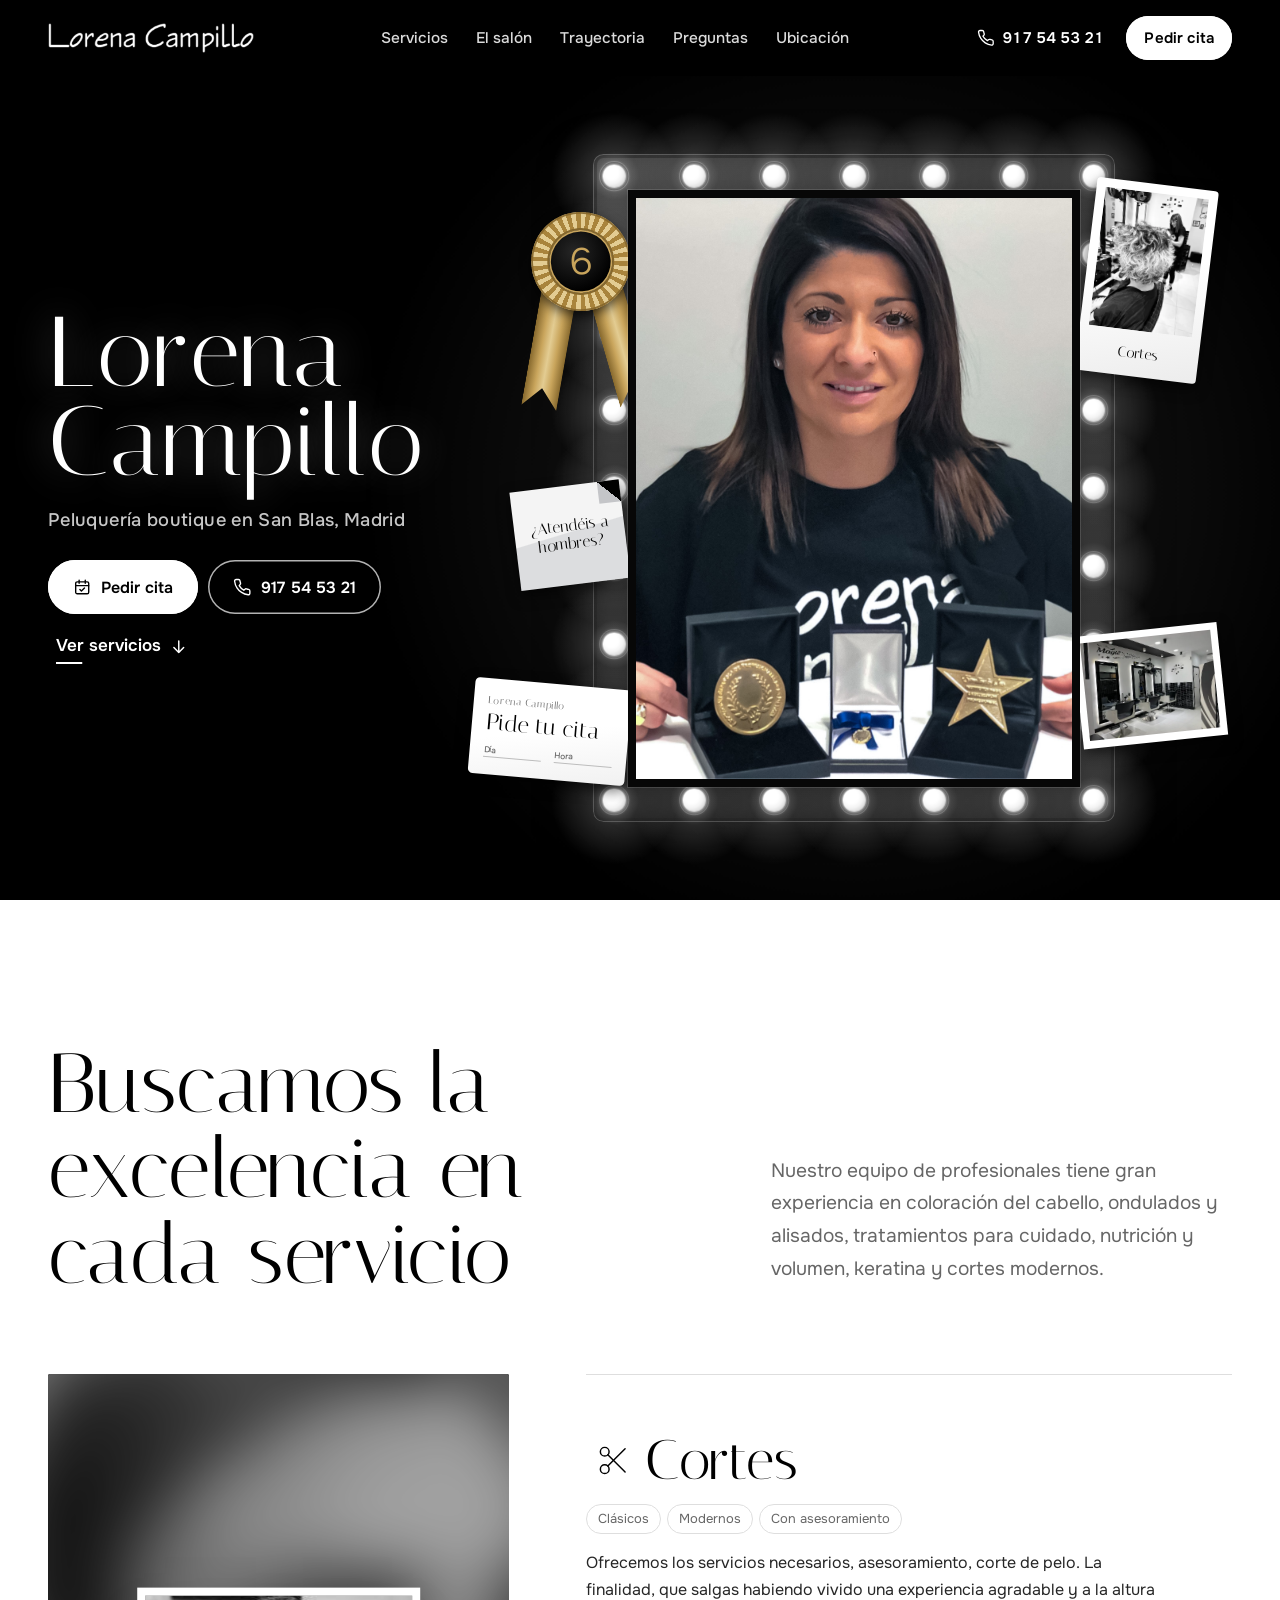
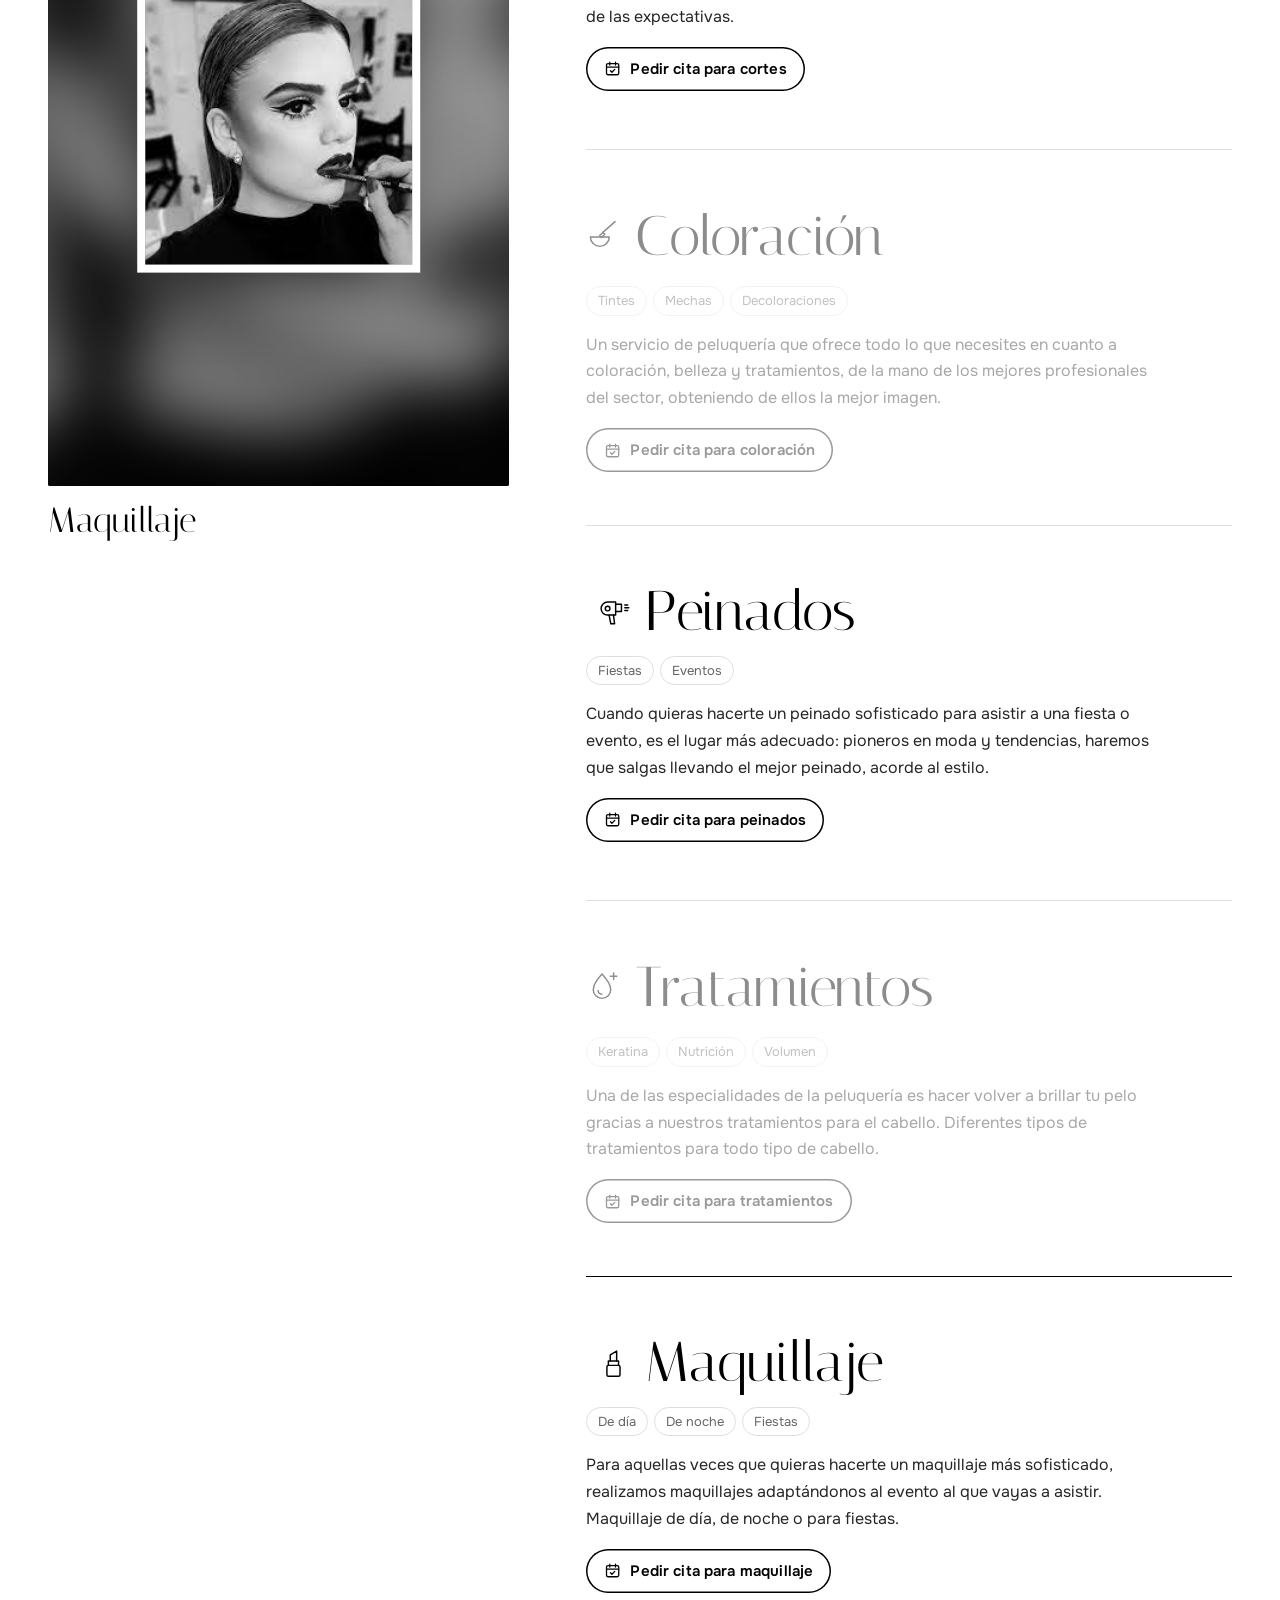
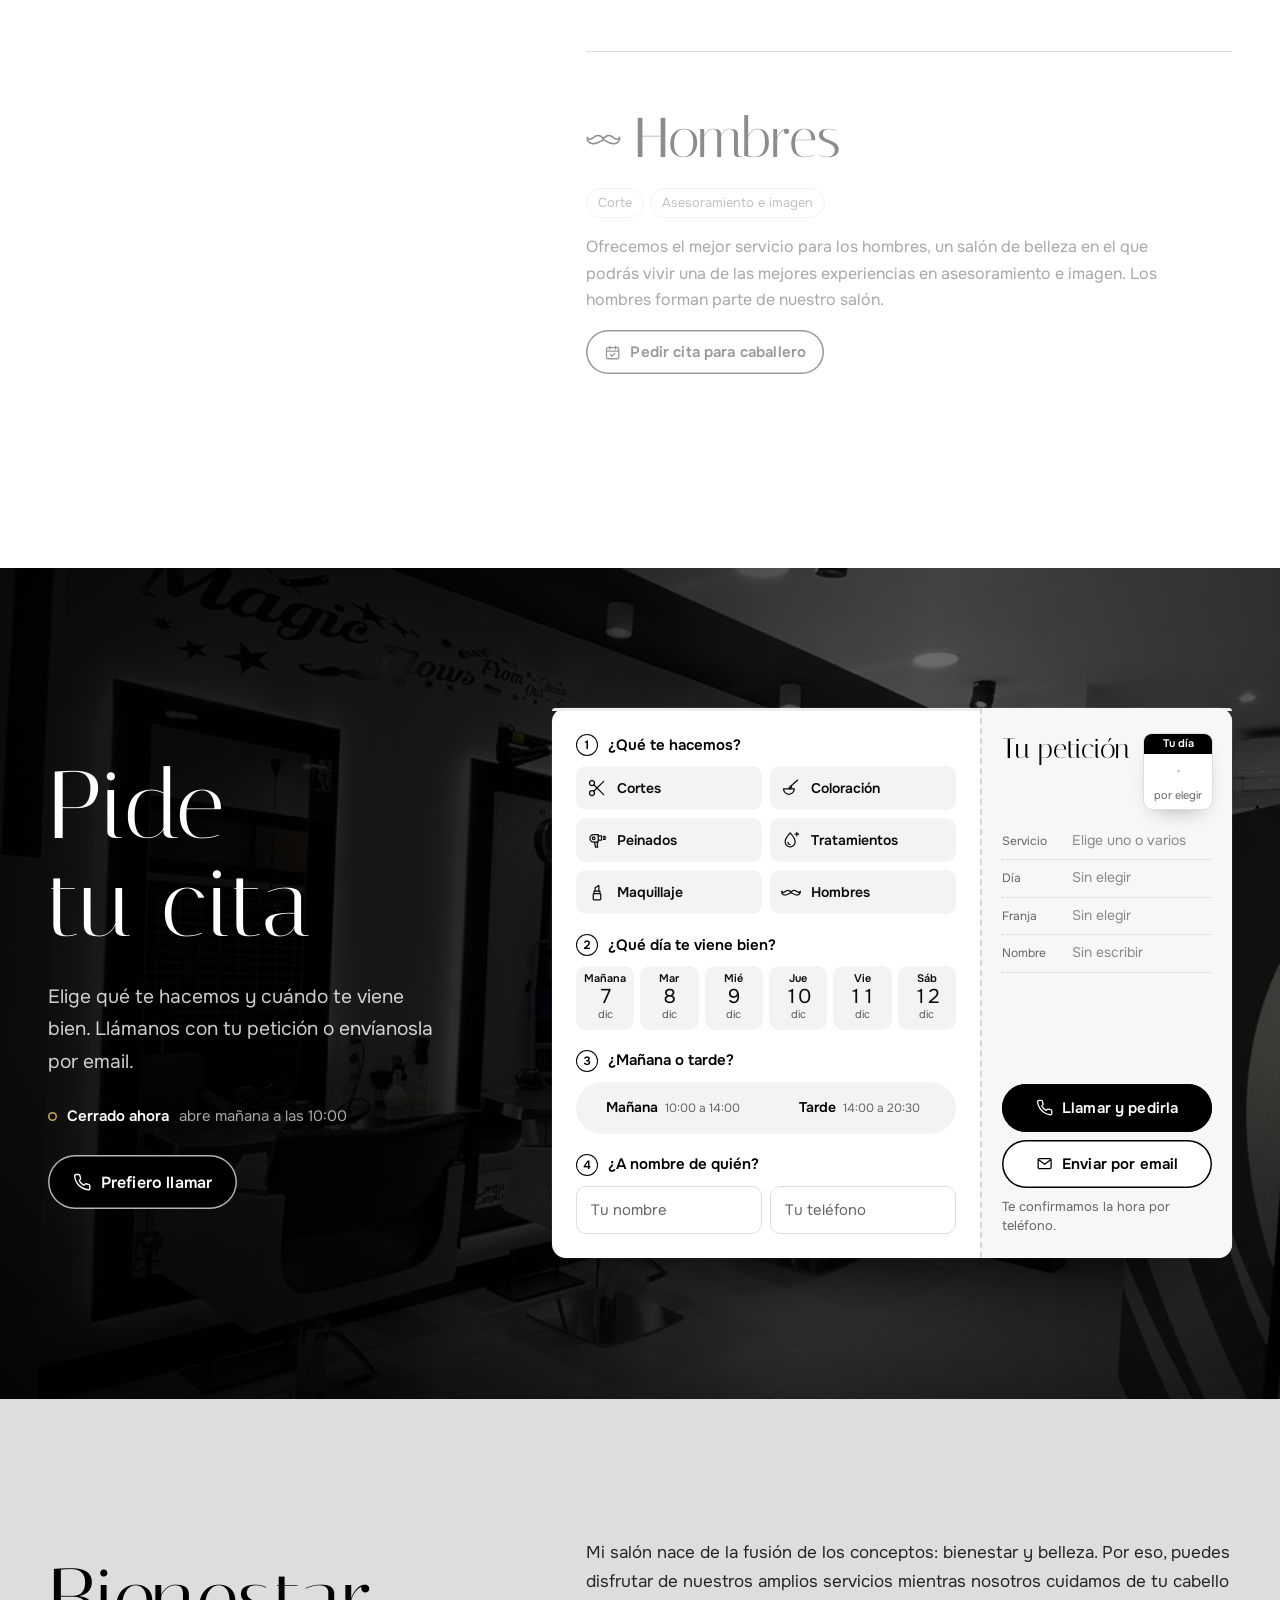
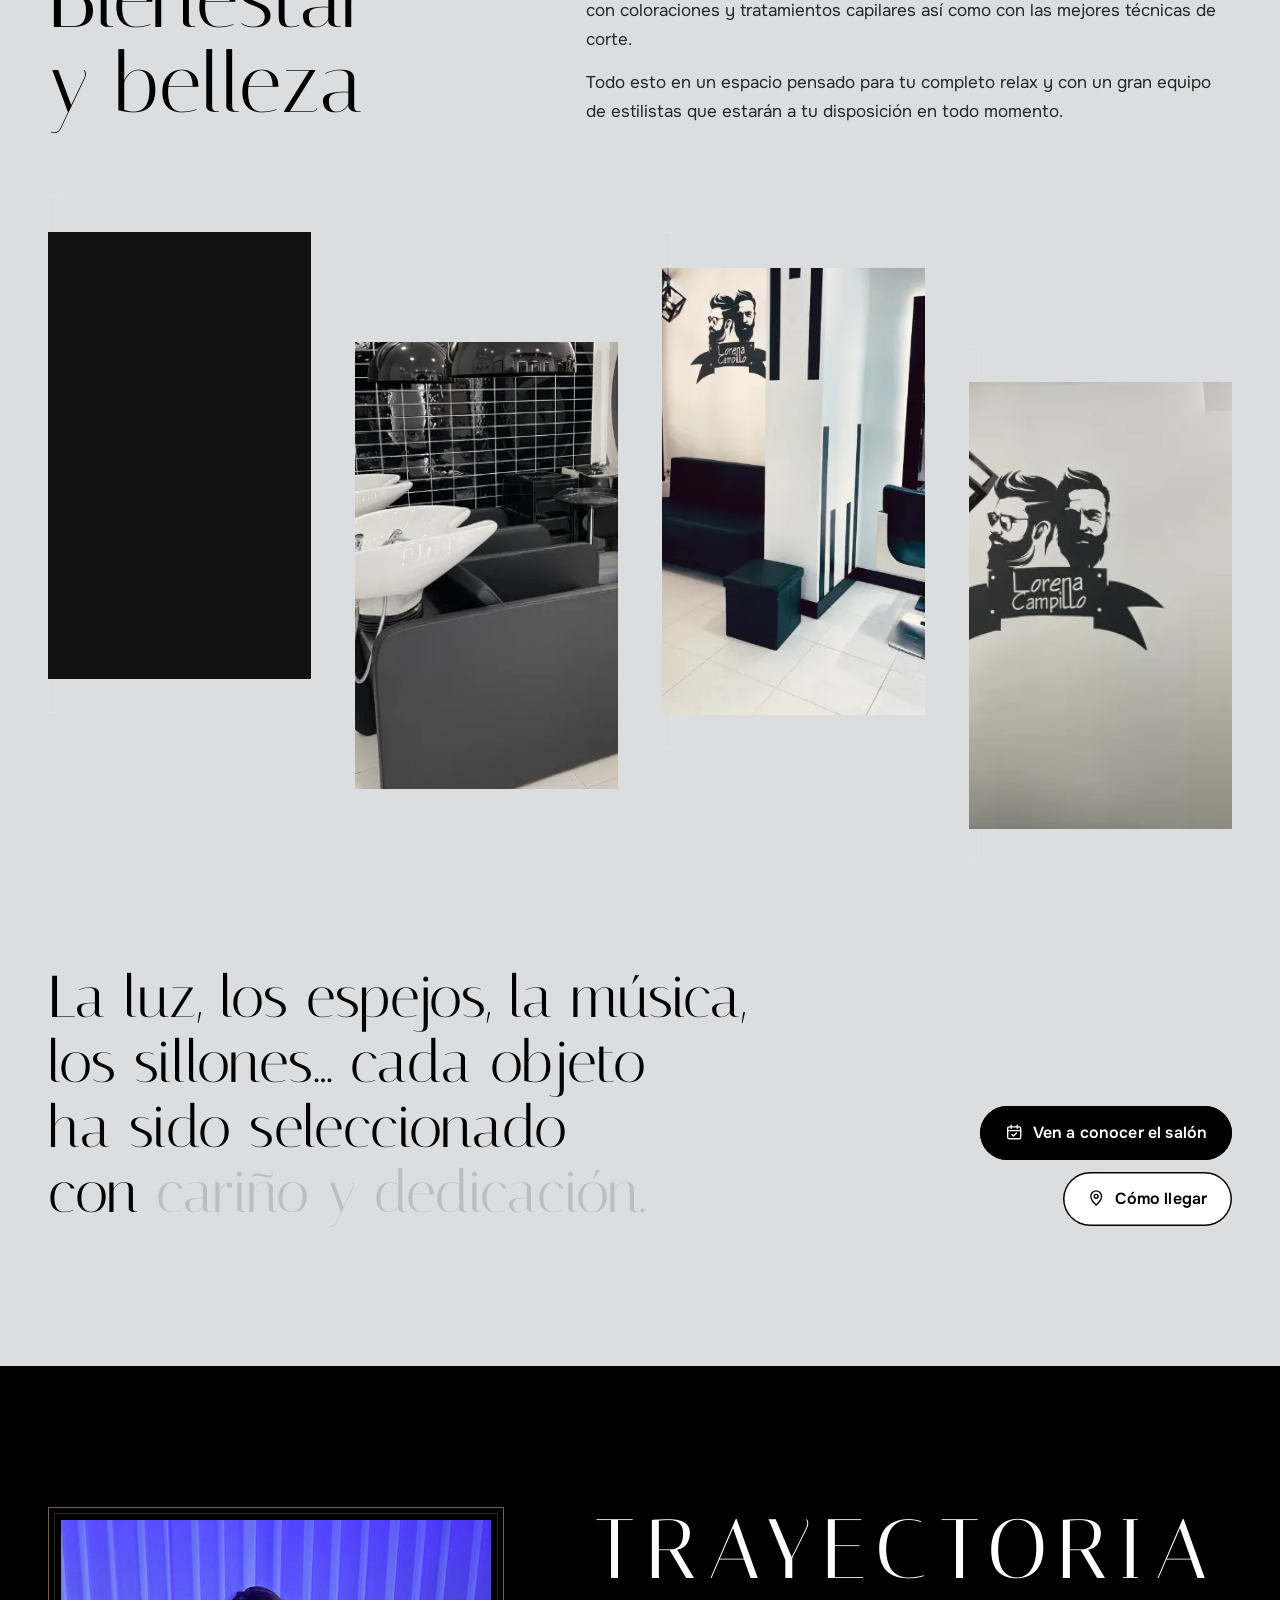
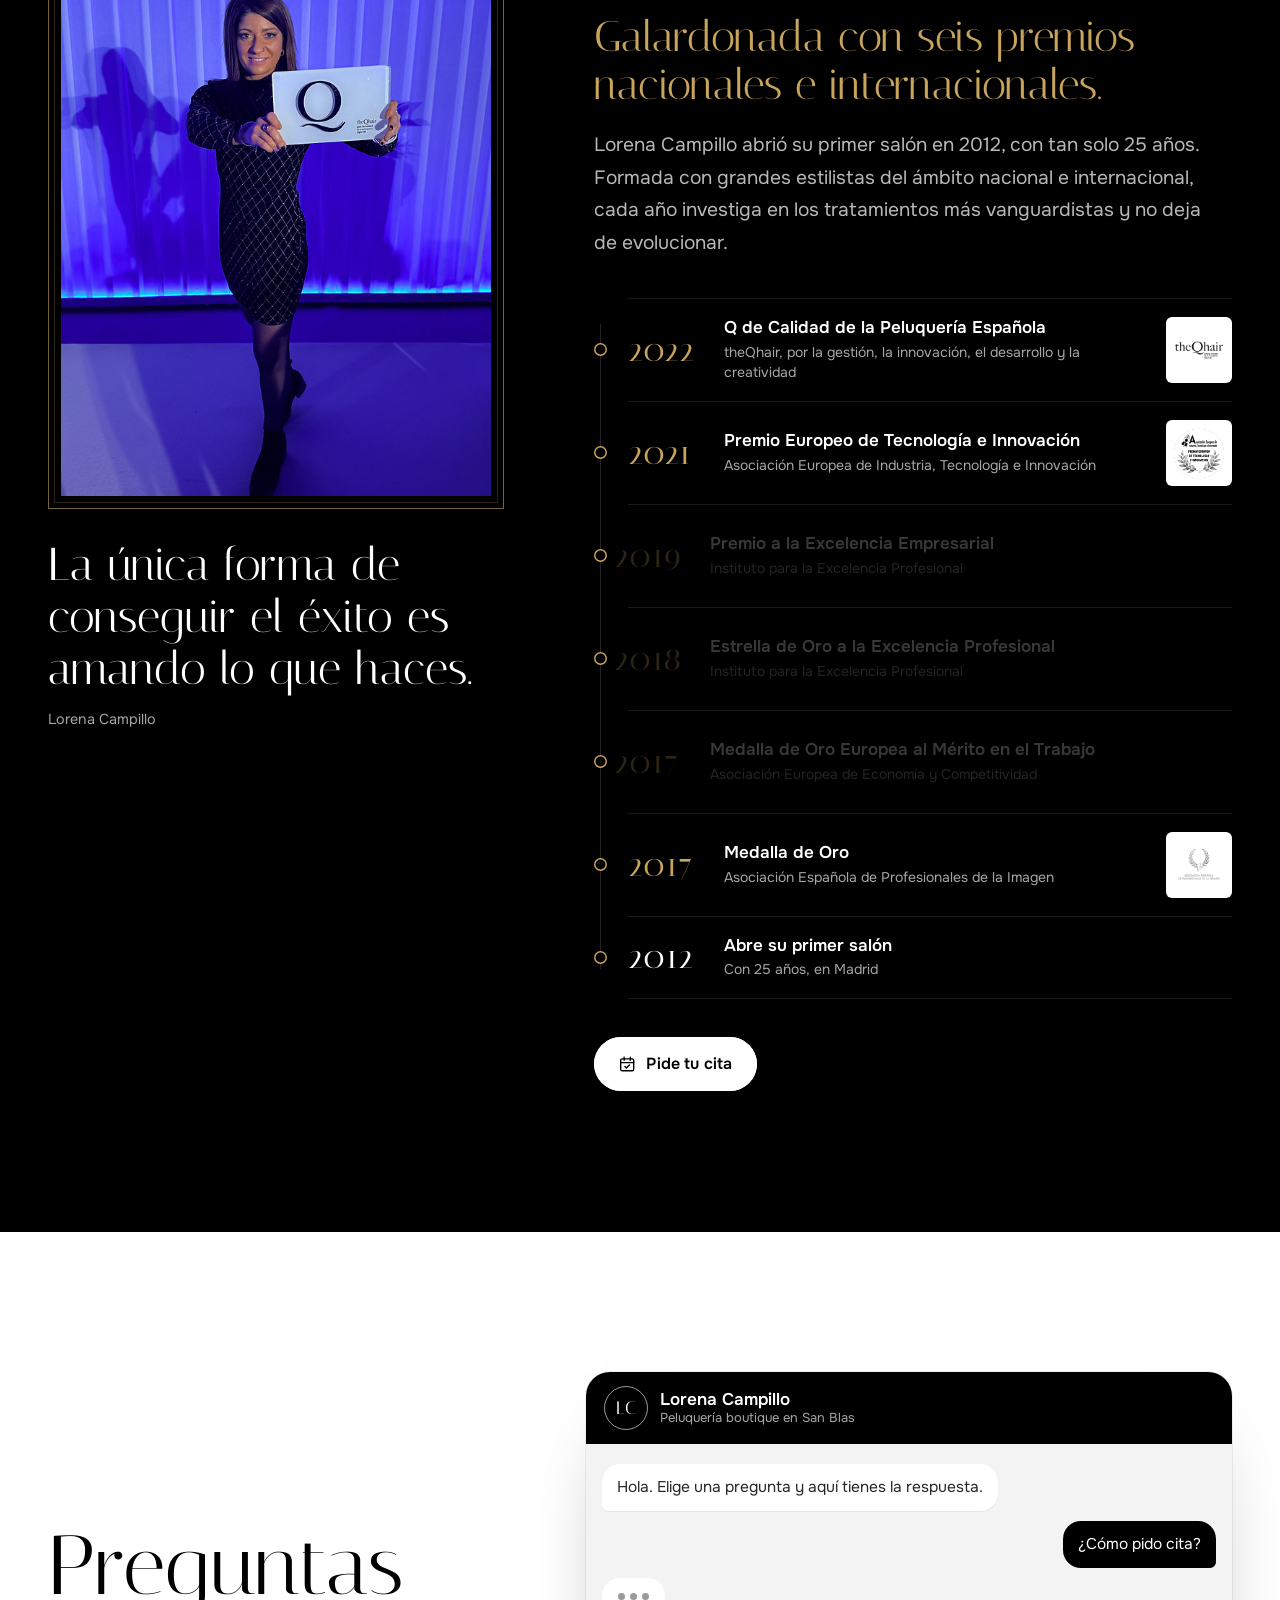
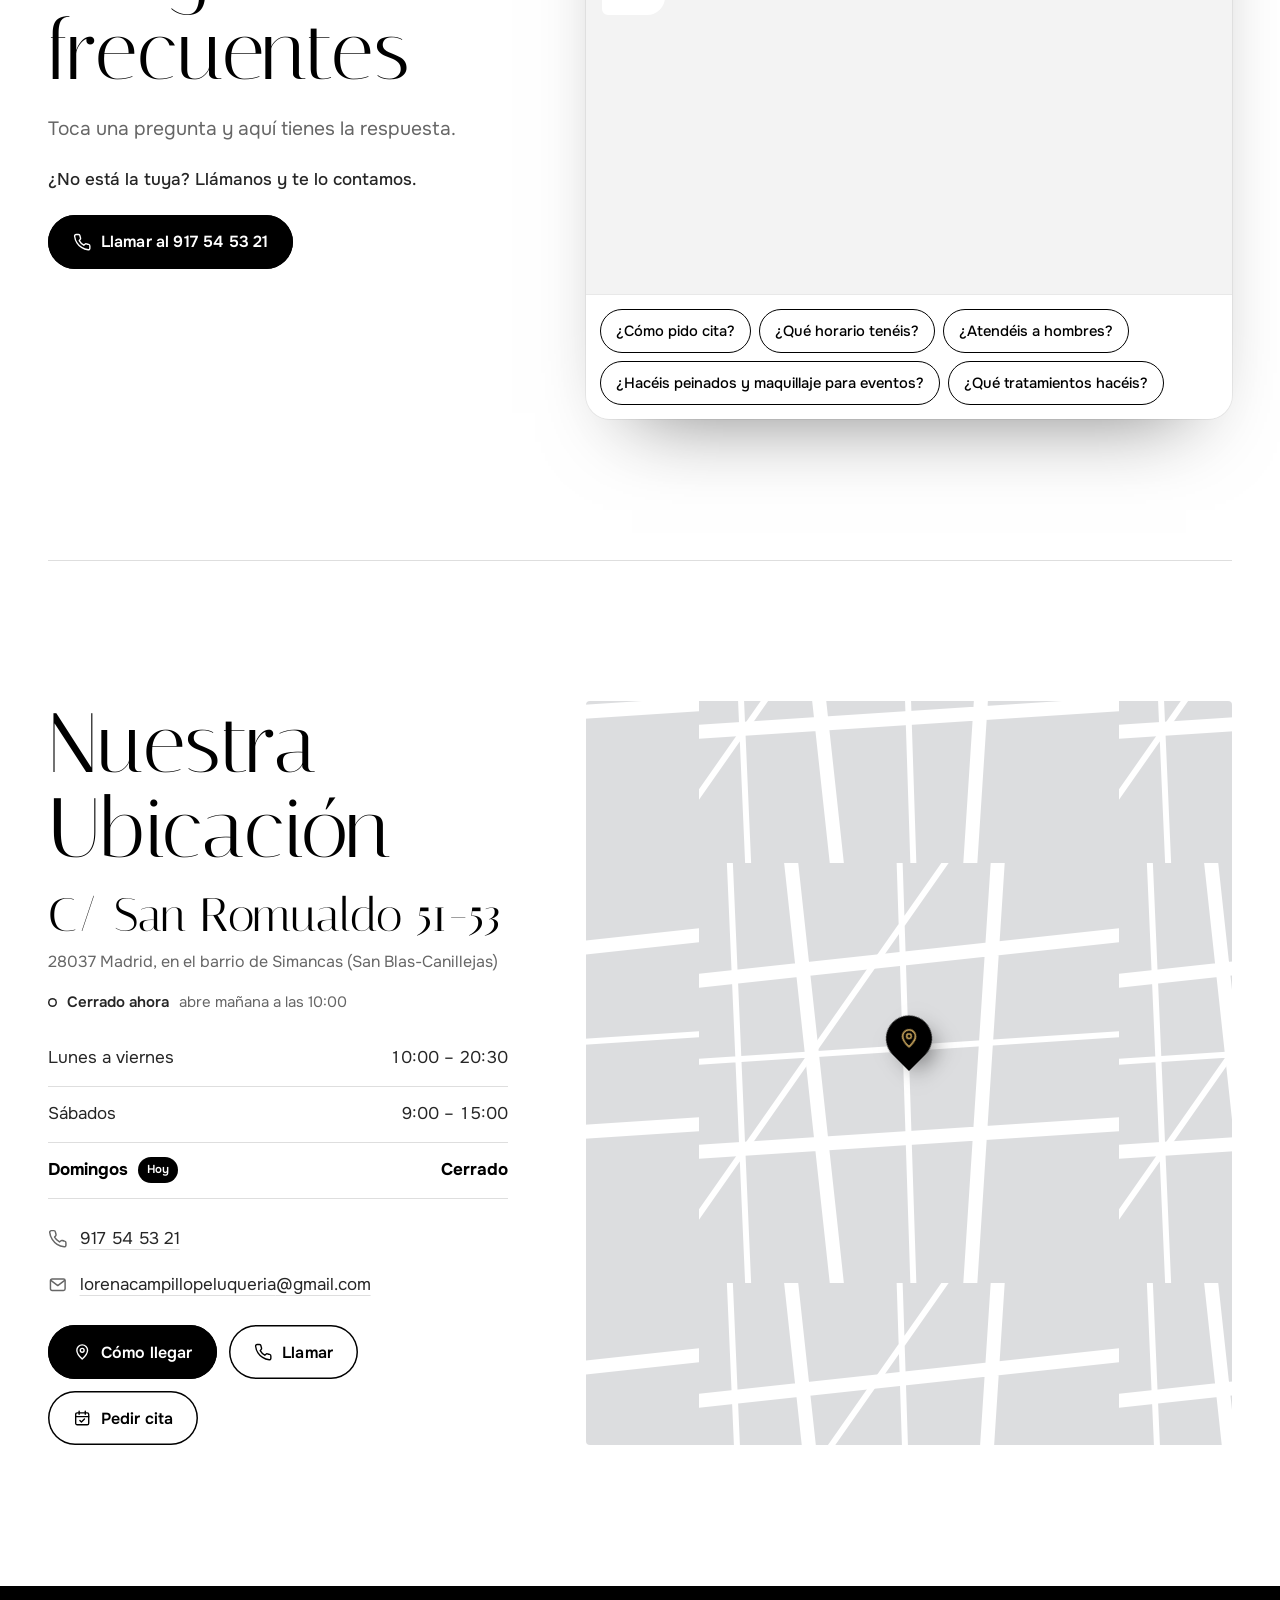
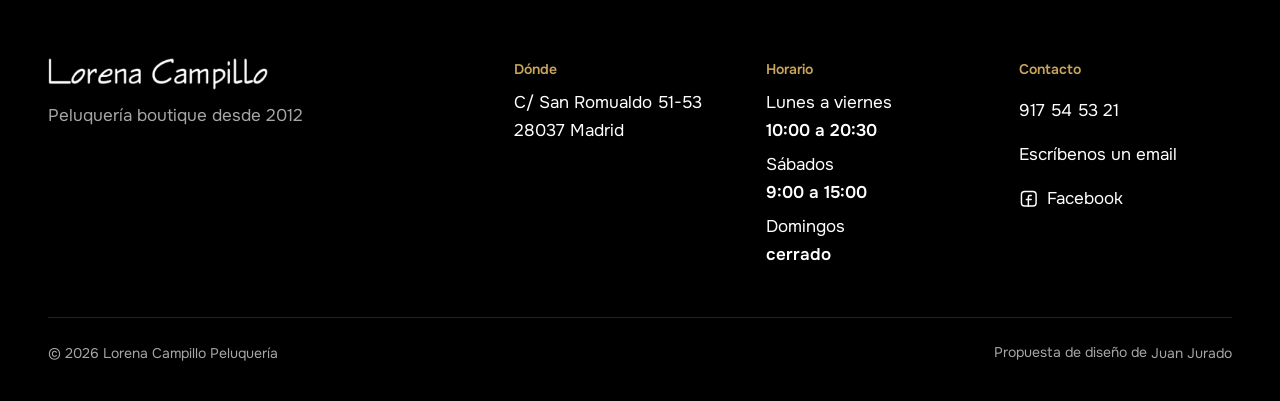
==== commit 380ee77d: "feat: hero «El tocador»: su retrato en un espejo de camerino El espejo con bombillas que se enciende" ====
--- a/prototype/index.html
+++ b/prototype/index.html
@@ -26,9 +26,9 @@
 <link rel="preload" href="assets/fonts/italiana.woff2" as="font" type="font/woff2" crossorigin>
 <link rel="preload" href="assets/fonts/onest.woff2" as="font" type="font/woff2" crossorigin>
 <link rel="preload" as="image" href="assets/img/lorena-premios.jpg" fetchpriority="high">
-<link rel="stylesheet" href="assets/css/base.css?v=6">
-<link rel="stylesheet" href="assets/css/home.css?v=6">
-<link rel="stylesheet" href="assets/css/movimiento.css?v=6">
+<link rel="stylesheet" href="assets/css/base.css?v=7">
+<link rel="stylesheet" href="assets/css/home.css?v=7">
+<link rel="stylesheet" href="assets/css/movimiento.css?v=7">
 <link rel="icon" href="data:image/svg+xml,%3Csvg xmlns='http://www.w3.org/2000/svg' viewBox='0 0 32 32'%3E%3Crect width='32' height='32' rx='5' fill='%23000'/%3E%3Ctext x='16' y='23' font-family='Georgia,serif' font-size='19' fill='%23fff' text-anchor='middle'%3ELC%3C/text%3E%3C/svg%3E">
 
 <script type="application/ld+json">
@@ -161,39 +161,123 @@
 
 <main id="contenido">
 
-  <!-- ═══════════ 1 · HERO: su retrato, entre su nombre ═══════════ -->
+  <!-- ═══════════ 1 · HERO: el tocador ═══════════ -->
   <section class="hero" id="inicio" aria-labelledby="hero-titulo">
     <div class="hero__escena envoltura">
-      <h1 class="hero__titulo" id="hero-titulo">
-        <span class="solo-lectores">Lorena Campillo, peluquería boutique en San Blas, Madrid</span>
-        <span class="hero__nombre hero__nombre--a" aria-hidden="true" data-letras-hero="izq">Lorena</span>
-        <span class="hero__nombre hero__nombre--b" aria-hidden="true" data-letras-hero="der">Campillo</span>
-        <span class="hero__sub" aria-hidden="true">Peluquería boutique en San Blas, Madrid</span>
-      </h1>
-
-      <!-- Foto de su web, tal cual: mismo archivo, sin recortes ni filtros -->
-      <figure class="espejo hero__espejo">
-        <span class="espejo__marco">
-          <img src="assets/img/lorena-premios.jpg" width="1097" height="1463" fetchpriority="high"
+      <div class="hero__texto">
+        <h1 class="hero__titulo" id="hero-titulo">
+          <span class="solo-lectores">Lorena Campillo, peluquería boutique en San Blas, Madrid</span>
+          <span class="hero__nombre" aria-hidden="true"><span class="hero__palabra" data-letras-hero>Lorena</span> <span class="hero__palabra" data-letras-hero>Campillo</span></span>
+        </h1>
+        <p class="hero__sub" aria-hidden="true">Peluquería boutique en San Blas, Madrid</p>
+        <div class="hero__acciones">
+          <a class="boton boton--luz" href="#cita" data-magnetico data-llamativo><svg class="ico ico--cal" aria-hidden="true"><use href="#i-cal"/></svg><span class="boton__txt">Pedir cita</span></a>
+          <a class="boton boton--contorno-claro" href="tel:+34917545321" aria-label="Llamar al 917 54 53 21"><svg class="ico ico--tel" aria-hidden="true"><use href="#i-tel"/></svg><span class="boton__txt"><span class="solo-movil">Llamar</span><span class="sin-movil">917 54 53 21</span></span></a>
+          <a class="enlace enlace--claro" href="#servicios"><span>Ver servicios</span><svg class="ico ico--abajo" aria-hidden="true"><use href="#i-abajo"/></svg></a>
+        </div>
+      </div>
+
+      <!-- El tocador: su foto, tal cual (mismo archivo, sin recortes ni filtros), en un espejo de bombillas -->
+      <div class="tocador">
+        <div class="tocador__espejo">
+          <span class="tocador__luz" aria-hidden="true"></span>
+          <span class="tocador__marco" aria-hidden="true">
+            <i class="bombilla" style="--x:4.17%;--y:3.26%;--i:0"></i>
+            <i class="bombilla" style="--x:19.44%;--y:3.26%;--i:1"></i>
+            <i class="bombilla" style="--x:34.72%;--y:3.26%;--i:2"></i>
+            <i class="bombilla" style="--x:50.00%;--y:3.26%;--i:3"></i>
+            <i class="bombilla" style="--x:65.28%;--y:3.26%;--i:4"></i>
+            <i class="bombilla" style="--x:80.56%;--y:3.26%;--i:5"></i>
+            <i class="bombilla" style="--x:95.83%;--y:3.26%;--i:6"></i>
+            <i class="bombilla" style="--x:95.83%;--y:14.95%;--i:7"></i>
+            <i class="bombilla" style="--x:95.83%;--y:26.63%;--i:8"></i>
+            <i class="bombilla" style="--x:95.83%;--y:38.32%;--i:9"></i>
+            <i class="bombilla" style="--x:95.83%;--y:50.00%;--i:10"></i>
+            <i class="bombilla" style="--x:95.83%;--y:61.68%;--i:11"></i>
+            <i class="bombilla" style="--x:95.83%;--y:73.37%;--i:12"></i>
+            <i class="bombilla" style="--x:95.83%;--y:85.05%;--i:13"></i>
+            <i class="bombilla" style="--x:95.83%;--y:96.74%;--i:14"></i>
+            <i class="bombilla" style="--x:80.56%;--y:96.74%;--i:15"></i>
+            <i class="bombilla" style="--x:65.28%;--y:96.74%;--i:16"></i>
+            <i class="bombilla" style="--x:50.00%;--y:96.74%;--i:17"></i>
+            <i class="bombilla" style="--x:34.72%;--y:96.74%;--i:18"></i>
+            <i class="bombilla" style="--x:19.44%;--y:96.74%;--i:19"></i>
+            <i class="bombilla" style="--x:4.17%;--y:96.74%;--i:20"></i>
+            <i class="bombilla" style="--x:4.17%;--y:85.05%;--i:21"></i>
+            <i class="bombilla" style="--x:4.17%;--y:73.37%;--i:22"></i>
+            <i class="bombilla" style="--x:4.17%;--y:61.68%;--i:23"></i>
+            <i class="bombilla" style="--x:4.17%;--y:50.00%;--i:24"></i>
+            <i class="bombilla" style="--x:4.17%;--y:38.32%;--i:25"></i>
+            <i class="bombilla" style="--x:4.17%;--y:26.63%;--i:26"></i>
+            <i class="bombilla" style="--x:4.17%;--y:14.95%;--i:27"></i>
+          </span>
+          <img class="tocador__foto" src="assets/img/lorena-premios.jpg" width="1097" height="1463" fetchpriority="high"
                alt="Lorena Campillo sonriente, con tres de sus galardones en las manos: una medalla de oro, una insignia y una estrella dorada">
-        </span>
-      </figure>
-
-      <a class="sello" href="#trayectoria" aria-label="Seis premios nacionales e internacionales. Ver la trayectoria">
-        <svg class="sello__svg" viewBox="0 0 120 120" aria-hidden="true">
-          <defs><path id="sello-circulo" d="M60 60m-47 0a47 47 0 1 1 94 0a47 47 0 1 1-94 0"/></defs>
-          <g class="sello__giro">
-            <text class="sello__texto"><textPath href="#sello-circulo" textLength="292">seis premios nacionales e internacionales ✦ 2017 – 2022 ✦</textPath></text>
-          </g>
-          <circle class="sello__aro" cx="60" cy="60" r="33"/>
-          <text class="sello__num" x="60" y="77" text-anchor="middle">6</text>
-        </svg>
-      </a>
-
-      <div class="hero__acciones">
-        <a class="boton boton--luz" href="#cita" data-magnetico data-llamativo><svg class="ico ico--cal" aria-hidden="true"><use href="#i-cal"/></svg><span class="boton__txt">Pedir cita</span></a>
-        <a class="boton boton--contorno-claro" href="tel:+34917545321" aria-label="Llamar al 917 54 53 21"><svg class="ico ico--tel" aria-hidden="true"><use href="#i-tel"/></svg><span class="boton__txt"><span class="solo-movil">Llamar</span><span class="sin-movil">917 54 53 21</span></span></a>
-        <a class="enlace enlace--claro" href="#servicios"><span>Ver servicios</span><svg class="ico ico--abajo" aria-hidden="true"><use href="#i-abajo"/></svg></a>
+          <span class="tocador__labio" aria-hidden="true"></span>
+
+          <!-- Lo que una estilista mete en el marco de su espejo: cada cosa lleva a una parte de la página -->
+          <nav class="tocador__objetos" aria-label="Descubre el salón">
+            <a class="objeto objeto--polaroid" href="#servicios" aria-label="Ver servicios" style="--n:0">
+              <span class="objeto__flota">
+                <span class="objeto__cuerpo">
+                  <span class="polaroid" aria-hidden="true">
+                    <span class="polaroid__foto">
+                      <img class="activa" src="assets/img/trabajo-rizos-480.webp" width="480" height="640" loading="lazy" decoding="async" fetchpriority="low" alt="">
+                      <img data-src="assets/img/trabajo-mechas-480.webp" width="480" height="640" decoding="async" alt="">
+                      <img data-src="assets/img/trabajo-recogido-480.webp" width="480" height="584" decoding="async" alt="">
+                      <img data-src="assets/img/trabajo-brillo-480.webp" width="480" height="641" decoding="async" alt="">
+                      <img data-src="assets/img/salon-caballero-480.webp" width="480" height="640" decoding="async" alt="">
+                    </span>
+                    <span class="polaroid__pie"><span class="activa">Cortes</span><span>Coloración</span><span>Peinados</span><span>Tratamientos</span><span>Hombres</span></span>
+                  </span>
+                </span>
+                <span class="objeto__rotulo">Servicios</span>
+              </span>
+            </a>
+            <a class="objeto objeto--tarjeta" href="#cita" aria-label="Pide tu cita en un minuto" style="--n:1">
+              <span class="objeto__flota">
+                <span class="objeto__cuerpo">
+                  <span class="tarjeta" aria-hidden="true">
+                    <span class="tarjeta__casa">Lorena Campillo</span>
+                    <span class="tarjeta__titulo">Pide tu cita</span>
+                    <span class="tarjeta__lineas"><span>Día</span><span>Hora</span></span>
+                  </span>
+                </span>
+                <span class="objeto__rotulo">Cita<span class="sin-movil"> en un minuto</span></span>
+              </span>
+            </a>
+            <a class="objeto objeto--copia" href="#salon" aria-label="Conoce el salón" style="--n:2">
+              <span class="objeto__flota">
+                <span class="objeto__cuerpo">
+                  <span class="copia" aria-hidden="true"><img src="assets/img/salon-espejos-640.webp" width="640" height="480" loading="lazy" decoding="async" fetchpriority="low" alt=""></span>
+                </span>
+                <span class="objeto__rotulo">El salón</span>
+              </span>
+            </a>
+            <a class="objeto objeto--roseta" href="#trayectoria" aria-label="Seis premios nacionales e internacionales: ver la trayectoria" style="--n:3">
+              <span class="objeto__flota">
+                <span class="roseta__vaiven">
+                  <span class="objeto__cuerpo">
+                    <span class="roseta" aria-hidden="true">
+                      <span class="roseta__cola roseta__cola--a"></span>
+                      <span class="roseta__cola roseta__cola--b"></span>
+                      <span class="roseta__plisado"><span class="roseta__centro">6</span></span>
+                    </span>
+                  </span>
+                </span>
+                <span class="objeto__rotulo"><span class="solo-movil">Premios</span><span class="sin-movil">Seis premios</span></span>
+              </span>
+            </a>
+            <a class="objeto objeto--nota" href="#preguntas" aria-label="Preguntas frecuentes" style="--n:4">
+              <span class="objeto__flota">
+                <span class="objeto__cuerpo">
+                  <span class="nota" aria-hidden="true"><span class="nota__texto">¿Atendéis a hombres?</span></span>
+                </span>
+                <span class="objeto__rotulo">Preguntas<span class="sin-movil"> frecuentes</span></span>
+              </span>
+            </a>
+          </nav>
+        </div>
       </div>
     </div>
   </section>
@@ -628,6 +712,6 @@
   <a href="https://www.google.com/maps/dir/?api=1&amp;destination=Calle+de+San+Romualdo+51,+28037+Madrid" target="_blank" rel="noopener"><svg class="ico ico--pin" aria-hidden="true"><use href="#i-pin"/></svg>Cómo llegar</a>
 </nav>
 
-<script src="assets/js/home.js?v=6" defer></script>
+<script src="assets/js/home.js?v=7" defer></script>
 </body>
 </html>
--- a/prototype/assets/css/home.css
+++ b/prototype/assets/css/home.css
@@ -85,7 +85,16 @@
 }
 
 /* =====================================================================
-   1 · HERO: su retrato entre su nombre
+   1 · HERO: el tocador
+   Su retrato, en el espejo de tocador de una estilista: marco negro con
+   bombillas y, metidas en el marco, cinco cosas de verdad que llevan al
+   resto de la página (sus trabajos, la cita, el salón, sus premios y una
+   pregunta). Tres composiciones según el hueco: vertical (móvil y
+   tableta), a dos lados (escritorio) y compacta (móvil en horizontal).
+   Siempre cabe entero, sin scroll, y nada tapa ni recorta la foto.
+   El espejo se mide en --u, la centésima parte del alto de la foto:
+   marco 90 × 115 u, foto 75 × 100 u, banda de bombillas 7,5 u. Los
+   objetos se miden en --uo (--u × --k) y crecen siempre hacia fuera.
    ===================================================================== */
 .hero {
   position: relative; isolation: isolate; overflow: hidden;
@@ -94,141 +103,316 @@
   min-height: 300px;
   background: var(--negro); color: var(--blanco);
   --foco: var(--blanco);
-}
-/* Una luz de techo muy suave sobre el negro */
-.hero::before {
-  content: ''; position: absolute; inset: 0; z-index: -1; pointer-events: none;
-  background: radial-gradient(60% 55% at 50% 42%, rgba(255, 255, 255, .07), transparent 70%);
+  container-type: size;
 }
 
 .hero__escena {
   position: relative;
   height: 100%;
-  max-width: 1760px;
   display: grid;
-  /* Composición vertical: Lorena · retrato · Campillo · subtítulo · botones */
+  /* Vertical: nombre · tocador · subtítulo · botones */
   grid-template-columns: minmax(0, 1fr);
-  grid-template-rows: auto minmax(0, 1fr) auto auto auto;
-  row-gap: clamp(4px, 1.3svh, 14px);
-  padding-block: clamp(8px, 2svh, 28px) clamp(12px, 2.6svh, 32px);
-  --nombre: clamp(2.6rem, min(calc((100vw - 2 * var(--gutter)) / 3.8), 10.5svh), 8.5rem);
-}
-
-.hero__titulo {
-  grid-column: 1; grid-row: 1 / 5;
-  display: grid; grid-template-rows: subgrid; grid-template-columns: subgrid;
-  font-weight: 400;
-}
+  grid-template-rows: auto minmax(0, 1fr) auto auto;
+  grid-template-areas: 'nombre' 'tocador' 'sub' 'acciones';
+  justify-items: center;
+  row-gap: clamp(4px, 1.1cqh, 12px);
+  padding-block: clamp(6px, 1.3cqh, 18px) clamp(10px, 2cqh, 24px);
+}
+.hero__texto { display: contents; }
+.hero__titulo { grid-area: nombre; font-weight: 400; text-align: center; margin-bottom: clamp(0px, .9cqh, 10px); }
+/* Su nombre, como un rótulo de luz: las letras se encienden con las bombillas */
 .hero__nombre {
+  display: block;
   font-family: var(--display); font-weight: 400;
-  font-size: var(--nombre); line-height: .92; letter-spacing: .01em;
-  white-space: nowrap;
-}
-.hero__nombre--a { grid-row: 1; justify-self: start; align-self: end; }
-.hero__nombre--b { grid-row: 3; justify-self: end; align-self: start; }
+  font-size: min(calc((100cqw - 2 * var(--gutter)) / 7.15), 8cqh, 6.5rem);
+  line-height: .95; letter-spacing: .01em; white-space: nowrap;
+  text-shadow: 0 0 .4em rgba(255, 255, 255, .28);
+}
+.hero__palabra { display: inline-block; }
+.hero__nombre .l { display: inline-block; }
 .hero__sub {
-  grid-row: 4; justify-self: center; align-self: center;
-  font-size: clamp(.94rem, .8rem + .5vw, 1.15rem); font-weight: 500; letter-spacing: .02em;
+  grid-area: sub;
+  font-size: clamp(.875rem, .8rem + .4vw, 1.0625rem); font-weight: 500; line-height: 1.35; letter-spacing: .02em;
   color: rgba(255, 255, 255, .78); text-align: center;
 }
-
-/* El espejo: marco negro con luz LED detrás. La foto no se toca. */
-.espejo { margin: 0; }
-.hero__espejo {
-  grid-column: 1; grid-row: 2; z-index: 1;
-  min-height: 0; height: 100%;
-  display: flex; justify-content: center; align-items: center;
-}
-.espejo__marco {
-  position: relative; display: block;
-  --pad: clamp(7px, 1.1svh, 13px);
-  padding: var(--pad);
+.hero__acciones {
+  grid-area: acciones;
+  display: flex; flex-wrap: wrap; justify-content: center; align-items: center; gap: 10px;
+}
+/* En vertical, los objetos del espejo ya llevan a cada parte: el enlace solo si sobra alto */
+.hero__acciones .enlace { display: none; flex-basis: 100%; justify-content: center; }
+/* Móviles muy estrechos: los dos botones caben en una fila */
+@media (max-width: 380px) {
+  .hero__acciones .boton { min-height: 48px; padding: 0 1.1em; }
+}
+@media (min-width: 600px) and (min-height: 900px) {
+  .hero__acciones .enlace { display: inline-flex; }
+}
+
+/* ---- El tocador: el espejo, su luz y lo que hay metido en el marco ---- */
+.tocador {
+  grid-area: tocador; justify-self: stretch; align-self: stretch; min-height: 0;
+  container-type: size;
+  display: grid; place-items: center;
+  /* Escala de los objetos y lo que sobresalen del marco, en uo: arriba, derecha, abajo, izquierda */
+  --k: 1; --pt: 22; --pr: 1.5; --pb: 21.5; --pl: 1.5;
+}
+.tocador__espejo {
+  --fh: min(
+    calc(100cqh / (1.15 + var(--k) * (var(--pt) + var(--pb)) / 100)),
+    calc(100cqw / (.9 + var(--k) * (var(--pl) + var(--pr)) / 100)),
+    var(--fh-max, 1500px));
+  --u: calc(var(--fh) / 100);
+  --uo: calc(var(--u) * var(--k));
+  position: relative;
+  width: calc(var(--u) * 90); height: calc(var(--u) * 115);
+  margin: calc(var(--uo) * var(--pt)) calc(var(--uo) * var(--pr)) calc(var(--uo) * var(--pb)) calc(var(--uo) * var(--pl));
+}
+/* La luz que el espejo echa sobre la pared */
+.tocador__luz {
+  position: absolute; inset: 0; z-index: 0; pointer-events: none;
+  border-radius: 50%;
+  background: radial-gradient(closest-side, rgba(255, 255, 255, .15), rgba(255, 255, 255, .055) 55%, rgba(255, 255, 255, 0));
+  transform: scale(1.9, 1.45);
+}
+/* El marco: laca negra ancha, con canto de luz */
+.tocador__marco {
+  position: absolute; inset: 0; z-index: 1;
+  border-radius: calc(var(--u) * 1.8);
+  background:
+    linear-gradient(155deg, rgba(255, 255, 255, .1), rgba(255, 255, 255, 0) 24%, rgba(255, 255, 255, 0) 76%, rgba(255, 255, 255, .05)),
+    linear-gradient(var(--carbon), #050505);
+  box-shadow:
+    inset 0 0 0 1px rgba(255, 255, 255, .2),
+    inset 0 0 0 calc(var(--u) * .7) rgba(0, 0, 0, .55),
+    0 calc(var(--u) * 3) calc(var(--u) * 9) rgba(0, 0, 0, .8);
+}
+/* Bombillas de camerino: cristal, casquillo y halo. El halo queda debajo de la foto */
+.bombilla {
+  position: absolute; left: var(--x); top: var(--y);
+  width: calc(var(--u) * 3.9); height: calc(var(--u) * 3.9); border-radius: 50%;
+  transform: translate(-50%, -50%) scale(var(--k-luz, 1));
+  background: radial-gradient(circle at 36% 32%, #5C5C5C, #262626 62%, #0E0E0E);
+  box-shadow: 0 0 0 calc(var(--u) * .45) #0A0A0A, 0 0 0 calc(var(--u) * .45 + 1px) rgba(255, 255, 255, .16);
+}
+.bombilla::before {
+  content: ''; position: absolute; inset: 0; border-radius: 50%;
+  background: radial-gradient(circle at 38% 34%, #FFFFFF 0 34%, #F4F4F4 55%, #D6D6D6 80%, #B4B4B4);
+  box-shadow: 0 0 calc(var(--u) * .9) rgba(255, 255, 255, .95);
+}
+.bombilla::after {
+  content: ''; position: absolute; left: 50%; top: 50%; z-index: -1; pointer-events: none;
+  width: 560%; height: 560%; border-radius: 50%;
+  transform: translate(-50%, -50%);
+  background: radial-gradient(closest-side, rgba(255, 255, 255, .44), rgba(255, 255, 255, .15) 38%, rgba(255, 255, 255, 0));
+}
+/* La foto, intacta y por encima de todo lo del espejo */
+.tocador__foto {
+  position: absolute; z-index: 4;
+  left: calc(var(--u) * 7.5); top: calc(var(--u) * 7.5);
+  width: calc(var(--u) * 75); height: calc(var(--u) * 100);
+  max-width: none;
+  object-fit: contain; /* nunca recorta */
   background: var(--negro);
-  border-radius: 3px;
-  box-shadow: inset 0 0 0 1px rgba(255, 255, 255, .16);
-}
-.hero__espejo .espejo__marco { height: 100%; }
-.hero__espejo img {
-  display: block; height: 100%; width: auto; max-width: calc(100vw - 2 * var(--gutter) - 26px);
-  object-fit: contain; /* nunca recorta: si sobra hueco, queda dentro del marco negro */
-}
-/* El halo de la luz LED */
-.espejo__marco::before {
-  content: ''; position: absolute; inset: 0; z-index: -1; border-radius: inherit; pointer-events: none;
-  box-shadow: 0 0 18px 2px rgba(255, 255, 255, .72), 0 0 70px 16px rgba(255, 255, 255, .22);
-}
-
-/* El sello de los premios */
-.sello {
-  grid-column: 1; grid-row: 1; justify-self: end; align-self: center; z-index: 2;
-  display: block; width: clamp(64px, 9svh, 120px); aspect-ratio: 1;
-  color: var(--blanco); text-decoration: none; border-radius: 50%;
-  transition: transform .6s var(--e-muelle);
-}
-.sello:hover { transform: scale(1.06); }
-.sello:active { transform: scale(.96); }
-.sello__svg { width: 100%; height: 100%; overflow: visible; }
-.sello__giro { transform-origin: 60px 60px; transform: rotate(var(--giro, 0deg)); }
-.sello__texto { font-family: var(--sans); font-size: 9.6px; font-weight: 500; letter-spacing: .06em; fill: rgba(255, 255, 255, .86); }
-.sello__aro { fill: none; stroke: rgba(201, 165, 92, .6); stroke-width: 1; }
-.sello__num { font-family: var(--display); font-size: 46px; fill: var(--oro); }
-
-.hero__acciones {
-  grid-row: 5; justify-self: center; z-index: 2;
-  display: flex; flex-wrap: wrap; justify-content: center; align-items: center; gap: 10px 10px;
-}
-.hero__acciones .enlace { flex-basis: 100%; justify-content: center; min-height: 44px; }
-
-/* Pantallas muy bajas: el enlace a servicios se va al pie del hero */
-@media (max-height: 600px) {
-  .hero__acciones .enlace { display: none; }
-}
-
-/* ---- Composición diagonal (escritorio y tableta en horizontal) ---- */
+}
+/* El canto interior del marco: lo que se mete en el espejo queda debajo de él */
+.tocador__labio {
+  position: absolute; z-index: 5; pointer-events: none;
+  left: calc(var(--u) * 6.1); top: calc(var(--u) * 6.1);
+  width: calc(var(--u) * 77.8); height: calc(var(--u) * 102.8);
+  border: calc(var(--u) * 1.4) solid #070707;
+  box-shadow: 0 0 0 1px rgba(255, 255, 255, .13);
+}
+
+/* ---- Los objetos: cada uno es un enlace ----
+   El enlace nunca baja de 44 px y solo crece hacia fuera del espejo; el objeto
+   se ancla dentro por el lado que toca el marco (--fx, --fy) */
+.objeto {
+  position: absolute; z-index: 3;
+  width: max(44px, calc(var(--uo) * var(--ow))); height: max(44px, calc(var(--uo) * var(--oh)));
+  color: var(--negro); text-decoration: none;
+  -webkit-tap-highlight-color: transparent;
+}
+.objeto:focus-visible { outline: none; }
+/* Flota con el cursor (el JS pone --px y --py) */
+.objeto__flota {
+  position: absolute; left: var(--fx, 50%); top: var(--fy, 50%);
+  width: calc(var(--uo) * var(--ow)); height: calc(var(--uo) * var(--oh));
+  transform: translate(calc(var(--fx, 50%) * -1), calc(var(--fy, 50%) * -1)) translate(calc(var(--px, 0) * var(--prof, 5px)), calc(var(--py, 0) * var(--prof, 5px)));
+}
+/* Gira desde donde está metido en el marco */
+.objeto__cuerpo { position: absolute; inset: 0; transform-origin: var(--pivote, 50% 50%); transform: rotate(var(--r, 0deg)); }
+.objeto:focus-visible .objeto__cuerpo { outline: 2px solid var(--blanco); outline-offset: 5px; }
+/* El rótulo: sale siempre hacia fuera del espejo, nunca sobre la foto */
+.objeto__rotulo {
+  position: absolute; z-index: 2; left: var(--lx, 50%); top: var(--ly, 100%);
+  transform: translate(var(--ltx, -50%), var(--lty, 0px)) translateY(8px) scale(.9);
+  opacity: 0;
+  padding: .38em .85em .42em; border-radius: 999px;
+  background: rgba(0, 0, 0, .88); color: var(--blanco);
+  font-family: var(--sans); font-size: .8125rem; font-weight: 600; line-height: 1.15; white-space: nowrap;
+  box-shadow: inset 0 0 0 1px rgba(255, 255, 255, .38), 0 10px 22px -10px rgba(0, 0, 0, .9);
+  pointer-events: none;
+}
+.objeto:focus-visible .objeto__rotulo { opacity: 1; transform: translate(var(--ltx, -50%), var(--lty, 0px)); }
+@media (hover: hover) {
+  .objeto:hover .objeto__rotulo { opacity: 1; transform: translate(var(--ltx, -50%), var(--lty, 0px)); }
+}
+/* En pantallas táctiles y en el móvil, los rótulos se ven siempre */
+@media (hover: none), (max-width: 699px) {
+  .objeto__rotulo { opacity: 1; transform: translate(var(--ltx, -50%), var(--lty, 0px)); font-size: .6875rem; padding: .34em .75em .38em; }
+}
+
+/* La polaroid (formato mini, 54 × 86): pasa sus trabajos, con el nombre del servicio escrito abajo */
+.polaroid {
+  position: absolute; inset: 0;
+  display: flex; flex-direction: column;
+  padding: 7.4% 7.4% 0;
+  border-radius: 3% / 1.9%;
+  background: linear-gradient(165deg, #FFFFFF 45%, #ECECEC);
+  box-shadow: 0 calc(var(--uo) * .9) calc(var(--uo) * 2.4) rgba(0, 0, 0, .6);
+}
+.polaroid__foto { position: relative; display: block; flex: none; aspect-ratio: 3 / 4; overflow: hidden; background: #F4F4F4; }
+.polaroid__foto img { position: absolute; inset: 0; width: 100%; height: 100%; object-fit: contain; opacity: 0; }
+.polaroid__foto img.activa { opacity: 1; }
+.polaroid__pie { position: relative; flex: 1; display: grid; place-items: center; overflow: hidden; }
+.polaroid__pie > span {
+  grid-area: 1 / 1;
+  font-family: var(--display); font-size: calc(var(--uo) * 2.5); line-height: 1.1; white-space: nowrap;
+  color: var(--negro); opacity: 0;
+}
+.polaroid__pie > span.activa { opacity: 1; }
+
+/* Una copia en papel del salón: la pared de espejos */
+.copia {
+  position: absolute; inset: 0; padding: 5%;
+  background: #FFFFFF;
+  box-shadow: 0 calc(var(--uo) * .9) calc(var(--uo) * 2.4) rgba(0, 0, 0, .6);
+}
+.copia img { display: block; width: 100%; height: 100%; object-fit: contain; }
+
+/* La tarjeta de cita del salón, con el día y la hora por rellenar */
+.tarjeta {
+  position: absolute; inset: 0;
+  display: flex; flex-direction: column; justify-content: center; align-items: flex-start;
+  padding: 0 9%;
+  border-radius: calc(var(--uo) * .8);
+  background: linear-gradient(170deg, #FFFFFF 50%, #F1F1F1);
+  box-shadow: 0 calc(var(--uo) * .9) calc(var(--uo) * 2.4) rgba(0, 0, 0, .6);
+}
+.tarjeta__casa { font-family: var(--display); font-size: calc(var(--uo) * 1.75); line-height: 1; letter-spacing: .06em; color: var(--humo); }
+.tarjeta__titulo { margin-top: 5%; font-family: var(--display); font-size: calc(var(--uo) * 3.9); line-height: 1; color: var(--negro); }
+.tarjeta__lineas {
+  display: flex; gap: 10%; width: 100%; margin-top: 9%;
+  font-size: calc(var(--uo) * 1.45); font-weight: 500; line-height: 1; color: var(--humo);
+}
+.tarjeta__lineas span { flex: 1; padding-bottom: 2px; border-bottom: 1px solid #BDBDBD; }
+
+/* Una nota doblada, con una de las preguntas que más le hacen */
+.nota {
+  position: absolute; inset: 0;
+  display: grid; place-items: center; padding: 8% 11%;
+  background: linear-gradient(170deg, #F4F4F4 0 47%, var(--pared) 48% 100%);
+  box-shadow: 0 calc(var(--uo) * .9) calc(var(--uo) * 2.4) rgba(0, 0, 0, .6);
+}
+.nota::after {
+  content: ''; position: absolute; right: 0; top: 0; width: 20%; aspect-ratio: 1;
+  background: linear-gradient(225deg, var(--negro) 50%, #C4C5C8 50%);
+}
+.nota__texto { font-family: var(--display); font-size: calc(var(--uo) * 2.75); line-height: 1.12; text-align: center; color: var(--negro); }
+
+/* La escarapela de oro de sus seis premios, prendida en el marco */
+.roseta__vaiven { position: absolute; inset: 0; transform-origin: var(--pivote, 50% 25%); }
+.roseta { position: absolute; inset: 0; }
+.roseta__plisado {
+  position: absolute; left: 0; top: 0; width: 100%; aspect-ratio: 1; border-radius: 50%;
+  display: grid; place-items: center;
+  background: repeating-conic-gradient(from 3deg, #E3CC92 0 6deg, #A9843C 6deg 12deg);
+  box-shadow: 0 calc(var(--uo) * .8) calc(var(--uo) * 2) rgba(0, 0, 0, .65), inset 0 0 0 max(1px, calc(var(--uo) * .3)) rgba(133, 103, 44, .9);
+}
+.roseta__centro {
+  width: 64%; aspect-ratio: 1; border-radius: 50%;
+  display: grid; place-items: center;
+  background: radial-gradient(circle at 40% 34%, #262626, var(--negro) 72%);
+  box-shadow: inset 0 0 0 max(1px, calc(var(--uo) * .28)) var(--oro), 0 0 0 max(1px, calc(var(--uo) * .35)) #85672C;
+  font-family: var(--sans); font-weight: 300; font-size: calc(var(--uo) * var(--ow) * .38); line-height: 1;
+  color: var(--oro); font-variant-numeric: lining-nums;
+}
+.roseta__cola {
+  position: absolute; top: 28%; width: 36%; height: 72%;
+  background: linear-gradient(90deg, #85672C, var(--oro) 28%, #E3CC92 50%, var(--oro) 72%, #85672C);
+  clip-path: polygon(0 0, 100% 0, 100% 100%, 50% 86%, 0 100%);
+  transform-origin: 50% 0;
+}
+.roseta__cola--a { left: 14%; transform: rotate(13deg); }
+.roseta__cola--b { right: 14%; transform: rotate(-13deg); }
+
+/* ---- Vertical: dos objetos asoman por arriba del marco y tres por abajo ----
+   (posición del enlace; --fx/--fy anclan el objeto por el lado del marco; --l* colocan el rótulo) */
+.objeto--nota     { --ow: 20; --oh: 15.5; --r: -6deg; --pivote: 74% 92%; --fx: 0%; --fy: 100%; left: calc(var(--u) * -1.5); bottom: calc(100% - var(--u) * 4); --lx: 0%; --ly: 0%; --ltx: 0%; --lty: -55%; }
+.objeto--polaroid { --ow: 16; --oh: 25.5; --r: 7deg; --pivote: 34% 94%; --fx: 100%; --fy: 100%; right: calc(var(--u) * 2.5); bottom: calc(100% - var(--u) * 5.2); --lx: 100%; --ly: 0%; --ltx: -100%; --lty: -55%; }
+.objeto--tarjeta  { --ow: 26; --oh: 15.6; --r: 4deg; --pivote: 50% 6%; --fx: 0%; --fy: 0%; left: calc(var(--u) * -1.5); top: calc(var(--u) * 108.8); --lx: 0%; --ly: 100%; --ltx: 0%; --lty: -45%; }
+.objeto--roseta   { --ow: 13; --oh: 25; --r: 0deg; --pivote: 50% 26%; --fx: 50%; --fy: 0%; left: calc(50% - max(22px, var(--uo) * 6.5)); top: calc(var(--u) * 108); --lx: 50%; --ly: 100%; --ltx: -50%; --lty: -35%; }
+.objeto--copia    { --ow: 23.5; --oh: 18.2; --r: -5deg; --pivote: 50% 6%; --fx: 100%; --fy: 0%; right: calc(var(--u) * -1.5); top: calc(var(--u) * 108.8); --lx: 100%; --ly: 100%; --ltx: -100%; --lty: -45%; }
+
+/* ---- A dos lados (escritorio) y compacta (móvil en horizontal): los objetos asoman por los costados ---- */
+@media (min-width: 900px) and (min-aspect-ratio: 5/4), (orientation: landscape) and (max-height: 540px) and (max-width: 1023px) {
+  .tocador { --pt: 1; --pr: 20; --pb: 1; --pl: 22.5; }
+  .objeto--polaroid { --ow: 21; --oh: 33.4; --r: 7deg; --pivote: 6% 50%; --fx: 0%; --fy: 0%; left: calc(var(--u) * 85); right: auto; top: calc(var(--u) * 4); bottom: auto; --lx: 4%; --ly: 100%; --ltx: 0%; --lty: 16px; }
+  .objeto--copia    { --ow: 25; --oh: 19.4; --r: -6deg; --pivote: 6% 50%; --fx: 0%; --fy: 0%; left: calc(var(--u) * 83.6); right: auto; top: calc(var(--u) * 83); --lx: 6%; --ly: 100%; --ltx: 0%; --lty: 12px; }
+  .objeto--roseta   { --ow: 17; --oh: 34; --r: -3deg; --pivote: 50% 25%; --fx: 100%; --fy: 0%; left: auto; right: calc(100% - var(--u) * 6.5); top: calc(var(--u) * 10); --lx: 96%; --ly: 100%; --ltx: -100%; --lty: 6px; }
+  .objeto--nota     { --ow: 19; --oh: 17; --r: -7deg; --pivote: 92% 50%; --fx: 100%; --fy: 0%; left: auto; right: calc(100% - var(--u) * 5.5); top: calc(var(--u) * 56); bottom: auto; --lx: 96%; --ly: 100%; --ltx: -100%; --lty: 14px; }
+  .objeto--tarjeta  { --ow: 27; --oh: 16.5; --r: 5deg; --pivote: 90% 50%; --fx: 100%; --fy: 0%; left: auto; right: calc(100% - var(--u) * 6); top: calc(var(--u) * 92); --lx: 96%; --ly: 0%; --ltx: -100%; --lty: calc(-100% - 14px); }
+}
+
+/* ---- A dos lados (escritorio y tableta en horizontal) ---- */
 @media (min-width: 900px) and (min-aspect-ratio: 5/4) {
   .hero__escena {
-    --mh: min(calc(100svh - var(--cab-h) - 196px), 780px);
-    --mw: calc(var(--mh) * .75 + 26px);
-    --hueco: clamp(20px, 2.6vw, 48px);
-    --lado: calc((min(100vw - 20px, 1760px) - 2 * var(--gutter) - var(--mw) - 2 * var(--hueco)) / 2);
-    --nombre: clamp(2.6rem, min(calc(var(--lado) / 3.78), 14svh), 11rem);
-    grid-template-columns: minmax(0, 1fr) auto minmax(0, 1fr);
-    grid-template-rows: minmax(0, 1fr) minmax(0, 1fr) auto auto;
-    column-gap: var(--hueco);
-    row-gap: clamp(8px, 1.6svh, 18px);
-  }
-  .hero__titulo { grid-column: 1 / -1; grid-row: 1 / 4; }
-  .hero__nombre--a { grid-column: 1; grid-row: 1; justify-self: end; align-self: end; margin-bottom: .1em; }
-  .hero__nombre--b { grid-column: 3; grid-row: 2; justify-self: start; align-self: start; margin-top: .06em; }
-  .hero__sub { grid-column: 1 / -1; grid-row: 3; }
-  .hero__espejo { grid-column: 2; grid-row: 1 / 3; }
-  /* El marco abraza la foto: nunca queda hueco negro debajo */
-  .hero__espejo .espejo__marco { height: min(100%, calc(var(--mh) + 2 * var(--pad))); }
-  .hero__espejo img { max-width: none; }
-  .sello { grid-column: 3; grid-row: 1; justify-self: start; align-self: start; margin-top: 4svh; width: clamp(96px, 13svh, 136px); }
-  .hero__acciones { grid-column: 1 / -1; grid-row: 4; }
-  .hero__acciones .enlace { flex-basis: auto; margin-left: 10px; }
-}
-
-/* ---- Composición compacta (móvil en horizontal) ---- */
+    --pad: clamp(14px, 2.4cqh, 30px);
+    /* El ancho del tocador sale del alto: el marco y lo que asoma por los lados */
+    --col: min(calc((100cqh - 2 * var(--pad)) / 1.17 * 1.325), calc((min(100cqw, var(--ancho-escena, 1760px)) - 2 * var(--gutter)) * .65));
+    max-width: var(--ancho-escena, 1760px);
+    grid-template-columns: minmax(0, 1fr) var(--col);
+    grid-template-rows: minmax(0, 1fr);
+    grid-template-areas: 'texto tocador';
+    column-gap: clamp(20px, 2.6vw, 48px);
+    padding-block: var(--pad);
+  }
+  .hero__texto {
+    grid-area: texto; justify-self: stretch; min-width: 0;
+    display: flex; flex-direction: column; justify-content: center; align-items: flex-start;
+    container-type: inline-size;
+  }
+  .hero__titulo { text-align: left; margin-bottom: 0; }
+  .hero__nombre { font-size: min(calc(100cqw / 3.85), 19cqh, 11rem); line-height: .9; white-space: normal; }
+  .hero__palabra { display: block; }
+  .hero__sub { margin-top: clamp(14px, 2.6cqh, 28px); text-align: left; font-size: clamp(1rem, .9rem + .3vw, 1.2rem); }
+  .hero__acciones { justify-content: flex-start; margin-top: clamp(18px, 3.4cqh, 36px); }
+  .hero__acciones .enlace { display: inline-flex; flex-basis: auto; margin-left: 8px; }
+}
+
+/* ---- Compacta (móvil en horizontal): el tocador a la izquierda ---- */
 @media (orientation: landscape) and (max-height: 540px) and (max-width: 1023px) {
   .hero__escena {
-    --nombre: clamp(2rem, 11svh, 3.6rem);
-    grid-template-columns: auto minmax(0, 1fr);
-    grid-template-rows: minmax(0, 1fr) minmax(0, 1fr) auto auto;
-    column-gap: clamp(18px, 4vw, 40px);
-    row-gap: 6px;
-    padding-block: 10px 12px;
-  }
-  .hero__titulo { grid-column: 2; grid-row: 1 / 4; }
-  .hero__nombre--a { grid-row: 1; justify-self: start; align-self: end; }
-  .hero__nombre--b { grid-row: 2; justify-self: start; align-self: start; padding-left: .8em; }
-  .hero__sub { grid-row: 3; justify-self: start; text-align: left; }
-  .hero__espejo { grid-column: 1; grid-row: 1 / 5; }
-  .hero__espejo img { max-width: 40vw; }
-  .sello { grid-column: 2; grid-row: 1; justify-self: end; align-self: start; width: 70px; }
-  .hero__acciones { grid-column: 2; grid-row: 4; justify-self: start; justify-content: flex-start; }
+    --col: calc((100cqh - 16px) / 1.17 * 1.325);
+    grid-template-columns: var(--col) minmax(0, 1fr);
+    grid-template-rows: minmax(0, 1fr);
+    grid-template-areas: 'tocador texto';
+    column-gap: clamp(14px, 3vw, 32px);
+    padding-block: 8px;
+  }
+  .hero__texto {
+    grid-area: texto; justify-self: stretch; min-width: 0;
+    display: flex; flex-direction: column; justify-content: center; align-items: flex-start; gap: 10px;
+  }
+  .hero__titulo { text-align: left; margin-bottom: 0; }
+  .hero__nombre { font-size: min(calc((100cqw - var(--col) - 2 * var(--gutter) - 32px) / 7.15), 15cqh, 3.6rem); }
+  .hero__sub { text-align: left; }
+  .hero__acciones { justify-content: flex-start; }
   .hero__acciones .enlace { display: none; }
+  .objeto__rotulo { opacity: 1; transform: translate(var(--ltx, -50%), var(--lty, 0px)); font-size: .6875rem; padding: .34em .75em .38em; }
+  .objeto__rotulo .sin-movil { display: none; }
+  .objeto__rotulo .solo-movil { display: inline; }
 }
 
 /* =====================================================================
@@ -862,8 +1046,7 @@
 .pie__rejilla > div > p + p { margin-top: 6px; }
 .pie b { font-weight: 600; }
 
-/* Pantallas muy altas: el retrato tiene tope, así que el conjunto se agrupa en el centro */
-@media (min-width: 900px) and (min-aspect-ratio: 5/4) {
-  .hero { display: grid; grid-template-rows: minmax(0, 1fr); align-items: center; }
-  .hero__escena { height: min(100%, calc(var(--mh) + 330px)); }
-}
+/* Pantallas muy grandes: la escena se abre para que el espejo llene el alto */
+@media (min-width: 1800px) and (min-height: 1000px) and (min-aspect-ratio: 5/4) {
+  .hero__escena { --ancho-escena: 2160px; }
+}
--- a/prototype/assets/css/movimiento.css
+++ b/prototype/assets/css/movimiento.css
@@ -18,26 +18,82 @@
 @keyframes destello { from { transform: translateX(-120%); } to { transform: translateX(120%); } }
 @keyframes girar-entrada { from { opacity: 0; transform: rotate(-120deg) scale(.7); } to { opacity: 1; transform: none; } }
 
-/* ---------- 1 · Hero: la secuencia de entrada (una vez) ---------- */
-.hero__nombre .l { display: inline-block; }
-.hero__nombre .lm { display: inline-block; overflow: hidden; vertical-align: top; padding: .08em .015em .2em; margin: -.08em -.015em -.2em; }
+/* ---------- 1 · Hero: el tocador se enciende (una vez) y sigue vivo ---------- */
+/* Las bombillas prenden una a una, con su parpadeo, en el sentido del reloj; con ellas se
+   encienden la pared, el retrato y su nombre, y los objetos se meten en el marco. Después,
+   las bombillas respiran en una ola lenta, la escarapela se mece y la polaroid pasa sus
+   trabajos. Todo se para cuando el hero no se ve (clase .en-pausa, la pone el JS). */
+@keyframes prender {
+  0% { opacity: 0; } 14% { opacity: .9; } 26% { opacity: .12; } 42% { opacity: 1; }
+  56% { opacity: .5; } 72%, 100% { opacity: 1; }
+}
+@keyframes respirar { 0%, 100% { opacity: 1; } 50% { opacity: .42; } }
+@keyframes meterse { from { opacity: 0; transform: translate(var(--ex, 0px), var(--ey, -40px)) rotate(var(--er, -14deg)); } to { opacity: 1; transform: none; } }
+@keyframes mecerse { 0%, 100% { transform: rotate(-2.4deg); } 50% { transform: rotate(2.4deg); } }
+@keyframes asomar {
+  0% { opacity: 0; transform: translate(var(--ltx, -50%), var(--lty, 0px)) translateY(8px) scale(.9); }
+  14%, 78% { opacity: 1; transform: translate(var(--ltx, -50%), var(--lty, 0px)); }
+  100% { opacity: 0; transform: translate(var(--ltx, -50%), var(--lty, 0px)) translateY(4px) scale(.96); }
+}
 
 html.js:not(.quieto) .cab__in { animation: aparecer .8s var(--e-out) .05s both; }
-html.js:not(.quieto) .hero__espejo .espejo__marco::before { animation: encender 1.15s linear .2s both; }
-html.js:not(.quieto) .hero__espejo img { animation: aparecer 1s var(--e-out) .7s both; }
-html.js:not(.quieto) .hero__nombre .l { animation: subir 1s var(--e-out) both; animation-delay: calc(.9s + var(--d, 0) * 55ms); }
-html.js:not(.quieto) .hero__sub { animation: aparecer .9s var(--e-out) 1.45s both; }
-html.js:not(.quieto) .hero__acciones > * { animation: posarse .8s var(--e-muelle) both; }
-html.js:not(.quieto) .hero__acciones > :nth-child(1) { animation-delay: 1.55s; }
-html.js:not(.quieto) .hero__acciones > :nth-child(2) { animation-delay: 1.65s; }
-html.js:not(.quieto) .hero__acciones > :nth-child(3) { animation-delay: 1.75s; }
-html.js:not(.quieto) .sello { animation: girar-entrada 1.1s var(--e-out) 1.6s both; }
-html.js:not(.quieto) .boton[data-llamativo]::after { animation: destello 1.2s var(--e-out) 2.5s 1; }
-
-/* Al hacer scroll, el nombre se abre y el retrato se queda atrás (lo mueve el JS) */
-html.js:not(.quieto) .hero__nombre--a { transform: translateX(calc(var(--sy, 0) * -.16px)); }
-html.js:not(.quieto) .hero__nombre--b { transform: translateX(calc(var(--sy, 0) * .16px)); }
-html.js:not(.quieto) .hero__espejo { transform: translateY(calc(var(--sy, 0) * .22px)); }
+html.js:not(.quieto) .tocador__marco { animation: aparecer .6s var(--e-out) .1s both; }
+html.js:not(.quieto) .bombilla::before { animation: prender .6s linear both; animation-delay: calc(.4s + var(--i, 0) * 38ms); }
+html.js:not(.quieto) .bombilla::after {
+  animation: prender .6s linear calc(.4s + var(--i, 0) * 38ms) both,
+             respirar 6.4s var(--e-inout) calc(2.8s + var(--i, 0) * 229ms) infinite;
+}
+html.js:not(.quieto) .tocador__luz { animation: aparecer 1.8s var(--e-out) .7s both; }
+html.js:not(.quieto) .tocador__foto { animation: aparecer 1s var(--e-out) .55s both; }
+html.js:not(.quieto) .hero__nombre .l { animation: prender .7s linear both; animation-delay: calc(1.05s + var(--d, 0) * 42ms); }
+html.js:not(.quieto) .hero__sub { animation: aparecer .9s var(--e-out) 1.7s both; }
+/* Los objetos entran desde fuera y se meten en el marco con un muelle */
+html.js:not(.quieto) .objeto { animation: meterse 1.1s var(--e-muelle) backwards; animation-delay: calc(1.5s + var(--n, 0) * 130ms); }
+html.js:not(.quieto) .hero__acciones > * { animation: posarse .8s var(--e-muelle) backwards; }
+html.js:not(.quieto) .hero__acciones > :nth-child(1) { animation-delay: 1.9s; }
+html.js:not(.quieto) .hero__acciones > :nth-child(2) { animation-delay: 2s; }
+html.js:not(.quieto) .hero__acciones > :nth-child(3) { animation-delay: 2.1s; }
+html.js:not(.quieto) .boton[data-llamativo]::after { animation: destello 1.2s var(--e-out) 2.9s 1; }
+html.js:not(.quieto) .roseta__vaiven { animation: mecerse 5.6s var(--e-inout) 2.8s infinite; }
+html.js:not(.quieto) .hero.en-pausa .bombilla::after,
+html.js:not(.quieto) .hero.en-pausa .roseta__vaiven { animation-play-state: paused; }
+
+/* De dónde entra cada objeto (vertical: los de arriba bajan, los de abajo suben) */
+.objeto--nota     { --ex: calc(var(--uo) * -4); --ey: calc(var(--uo) * -9); --er: -14deg; --vaiven: -8deg; }
+.objeto--polaroid { --ex: calc(var(--uo) * 4);  --ey: calc(var(--uo) * -10); --er: 16deg; --vaiven: 8deg; }
+.objeto--tarjeta  { --ex: calc(var(--uo) * -4); --ey: calc(var(--uo) * 9);  --er: 12deg; --vaiven: 7deg; }
+.objeto--roseta   { --ex: 0px;                  --ey: calc(var(--uo) * 10); --er: 0deg;  --vaiven: 12deg; }
+.objeto--copia    { --ex: calc(var(--uo) * 4);  --ey: calc(var(--uo) * 9);  --er: -12deg; --vaiven: -7deg; }
+@media (min-width: 900px) and (min-aspect-ratio: 5/4), (orientation: landscape) and (max-height: 540px) and (max-width: 1023px) {
+  .objeto--nota     { --ex: calc(var(--uo) * -9); --ey: calc(var(--uo) * -2); --er: -14deg; --vaiven: 9deg; }
+  .objeto--polaroid { --ex: calc(var(--uo) * 9);  --ey: calc(var(--uo) * -5); --er: 18deg; --vaiven: -9deg; }
+  .objeto--tarjeta  { --ex: calc(var(--uo) * -9); --ey: calc(var(--uo) * 4);  --er: 14deg; --vaiven: 8deg; }
+  .objeto--roseta   { --ex: calc(var(--uo) * -3); --ey: calc(var(--uo) * -12); --er: 0deg; --vaiven: 12deg; }
+  .objeto--copia    { --ex: calc(var(--uo) * 9);  --ey: calc(var(--uo) * 4);  --er: -16deg; --vaiven: 8deg; }
+}
+
+/* Al pasar el cursor (o con el foco): el objeto se columpia desde donde está metido, se
+   acerca y enseña su rótulo. Las bombillas se agrandan hacia el cursor (lo pone el JS). */
+html.js:not(.quieto) .objeto__cuerpo { transition: transform .85s var(--e-muelle); }
+html.js:not(.quieto) .objeto__flota { transition: transform 1.2s var(--e-out); }
+html.js:not(.quieto) .objeto__rotulo { transition: opacity .3s var(--e-out), transform .6s var(--e-muelle); }
+html.js:not(.quieto) .objeto:focus-visible .objeto__cuerpo { transform: rotate(calc(var(--r, 0deg) + var(--vaiven, 6deg))) scale(1.08); }
+@media (hover: hover) {
+  html.js:not(.quieto) .objeto:hover .objeto__cuerpo { transform: rotate(calc(var(--r, 0deg) + var(--vaiven, 6deg))) scale(1.08); }
+}
+html.js:not(.quieto) .objeto:active .objeto__cuerpo { transform: rotate(var(--r, 0deg)) scale(.95); transition-duration: .2s; }
+html.js:not(.quieto) .bombilla { transition: transform .5s var(--e-muelle); }
+/* La polaroid: una foto se funde en la siguiente y el nombre del servicio sube */
+html.js:not(.quieto) .polaroid__foto img { transition: opacity .9s var(--e-out); }
+html.js:not(.quieto) .polaroid__pie > span { transform: translateY(70%); transition: opacity .45s var(--e-out), transform .7s var(--e-out); }
+html.js:not(.quieto) .polaroid__pie > span.activa { transform: none; }
+html.js:not(.quieto) .polaroid__pie > span.sale { transform: translateY(-70%); }
+/* En escritorio, al terminar de encenderse, cada objeto enseña un momento su rótulo */
+@media (hover: hover) and (min-width: 700px) and (min-height: 541px) {
+  html.js:not(.quieto) .objeto__rotulo { animation: asomar 1.8s var(--e-out) backwards; animation-delay: calc(2.7s + var(--n, 0) * 170ms); }
+}
+/* Al bajar, el espejo se queda un poco atrás (el JS pone --sy) */
+html.js:not(.quieto) .tocador__espejo { transform: translateY(calc(var(--sy, 0) * .14px)); }
 
 /* ---------- Titulares: suben palabra a palabra al entrar ---------- */
 html.js:not(.quieto) [data-palabras] .p__in { transform: translateY(108%); transition: transform 1s var(--e-out); transition-delay: calc(var(--w, 0) * 70ms); }
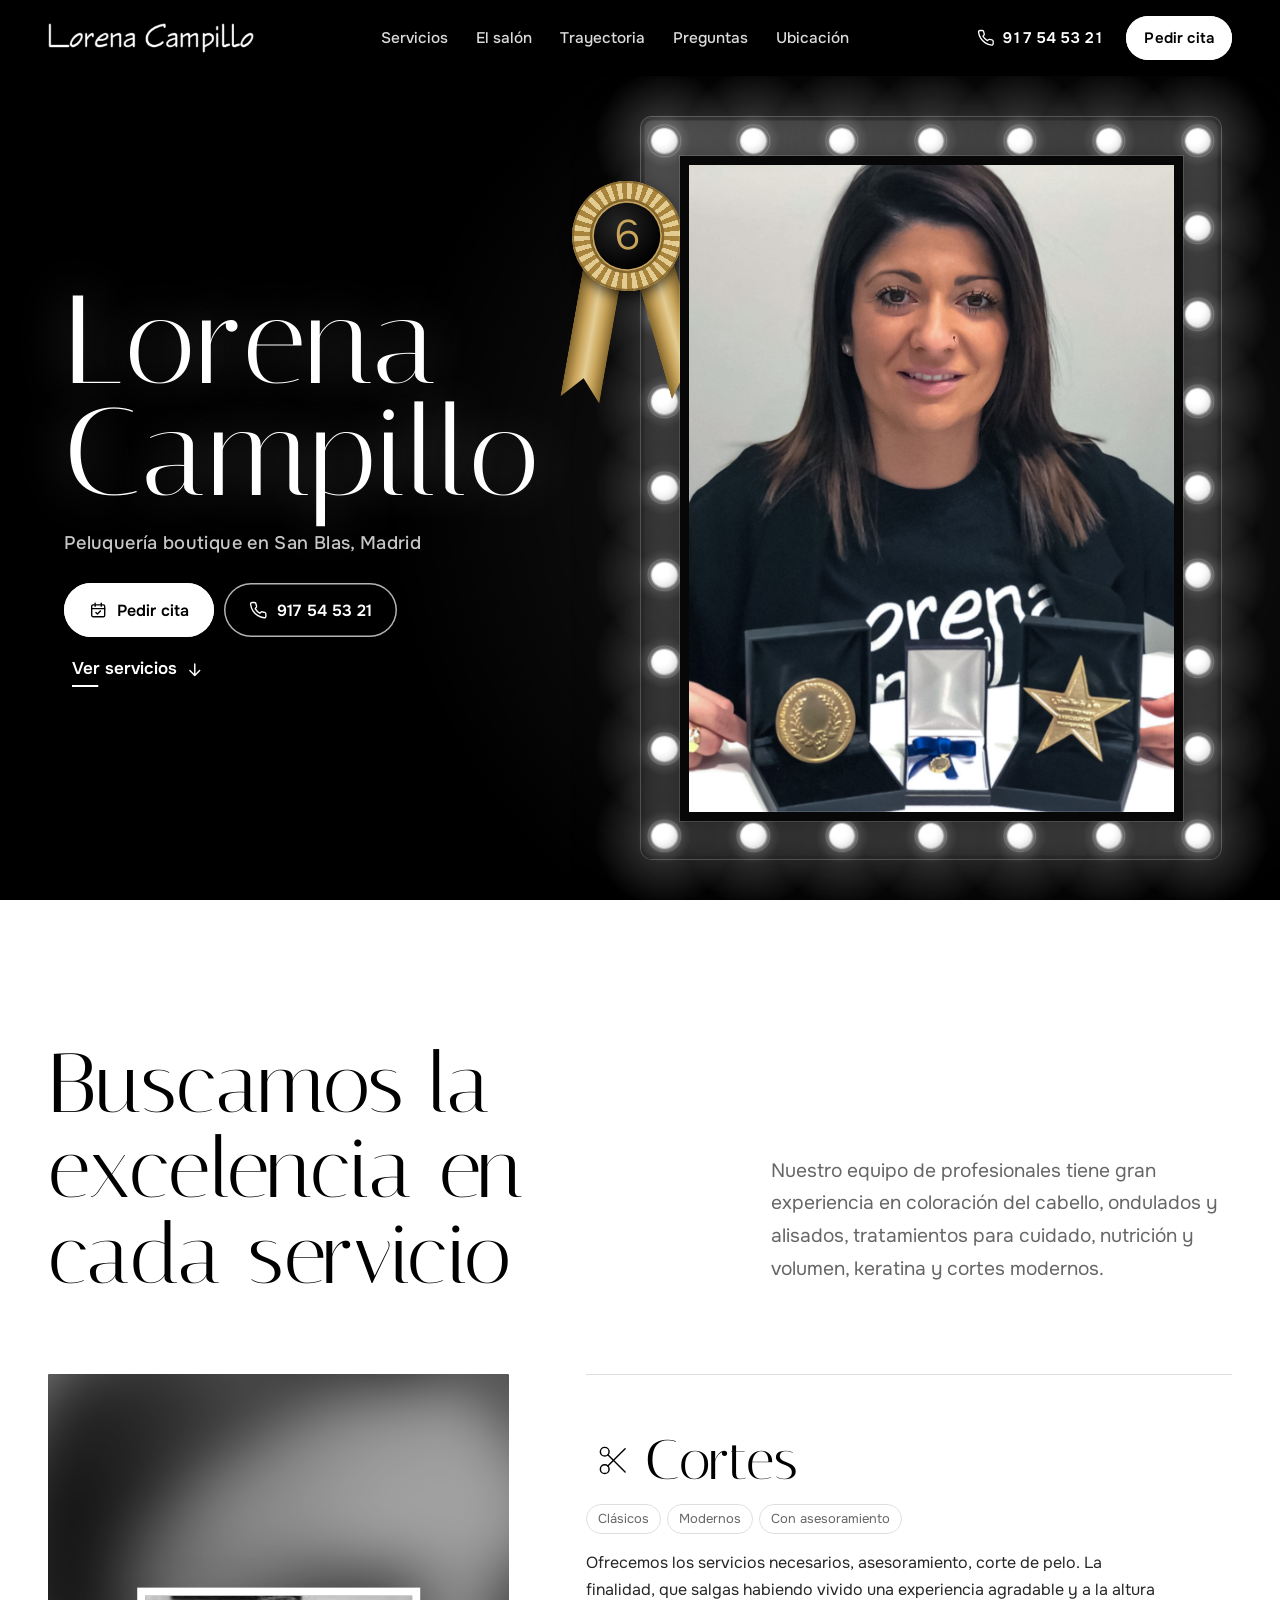
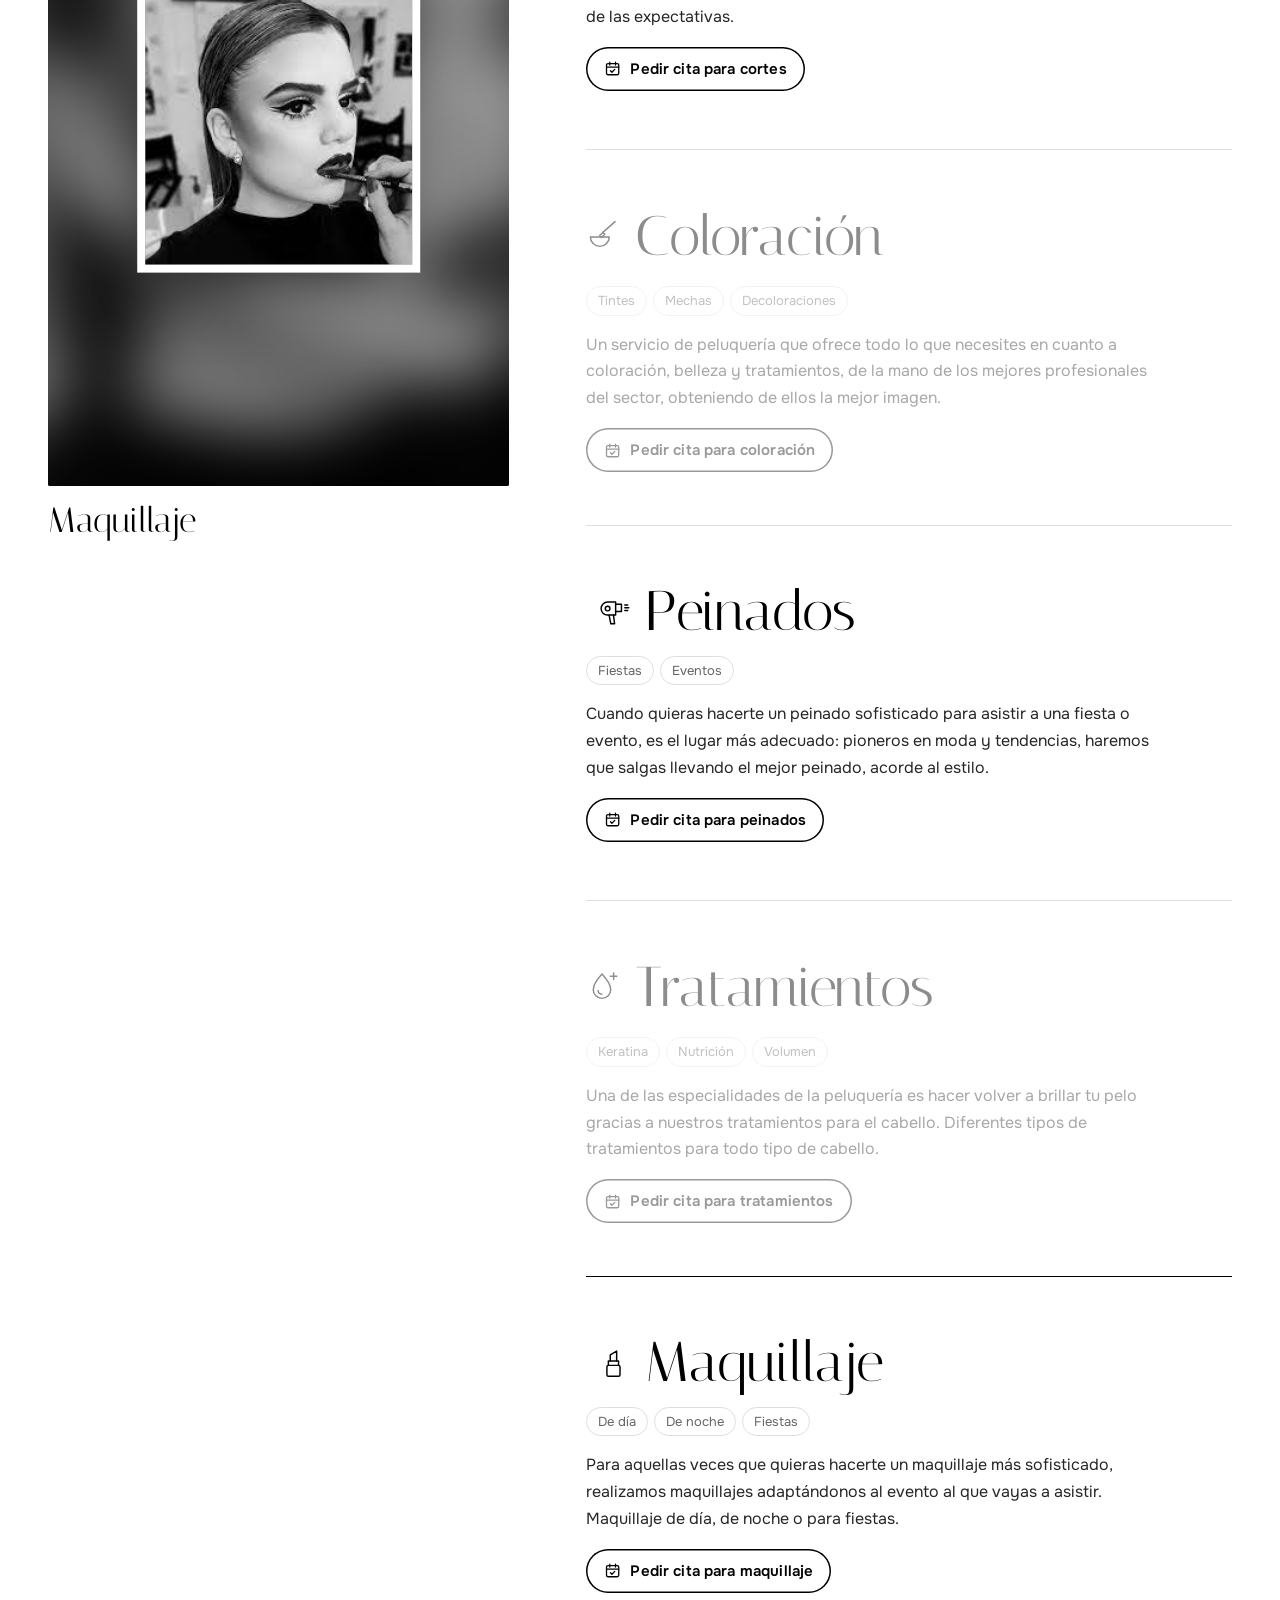
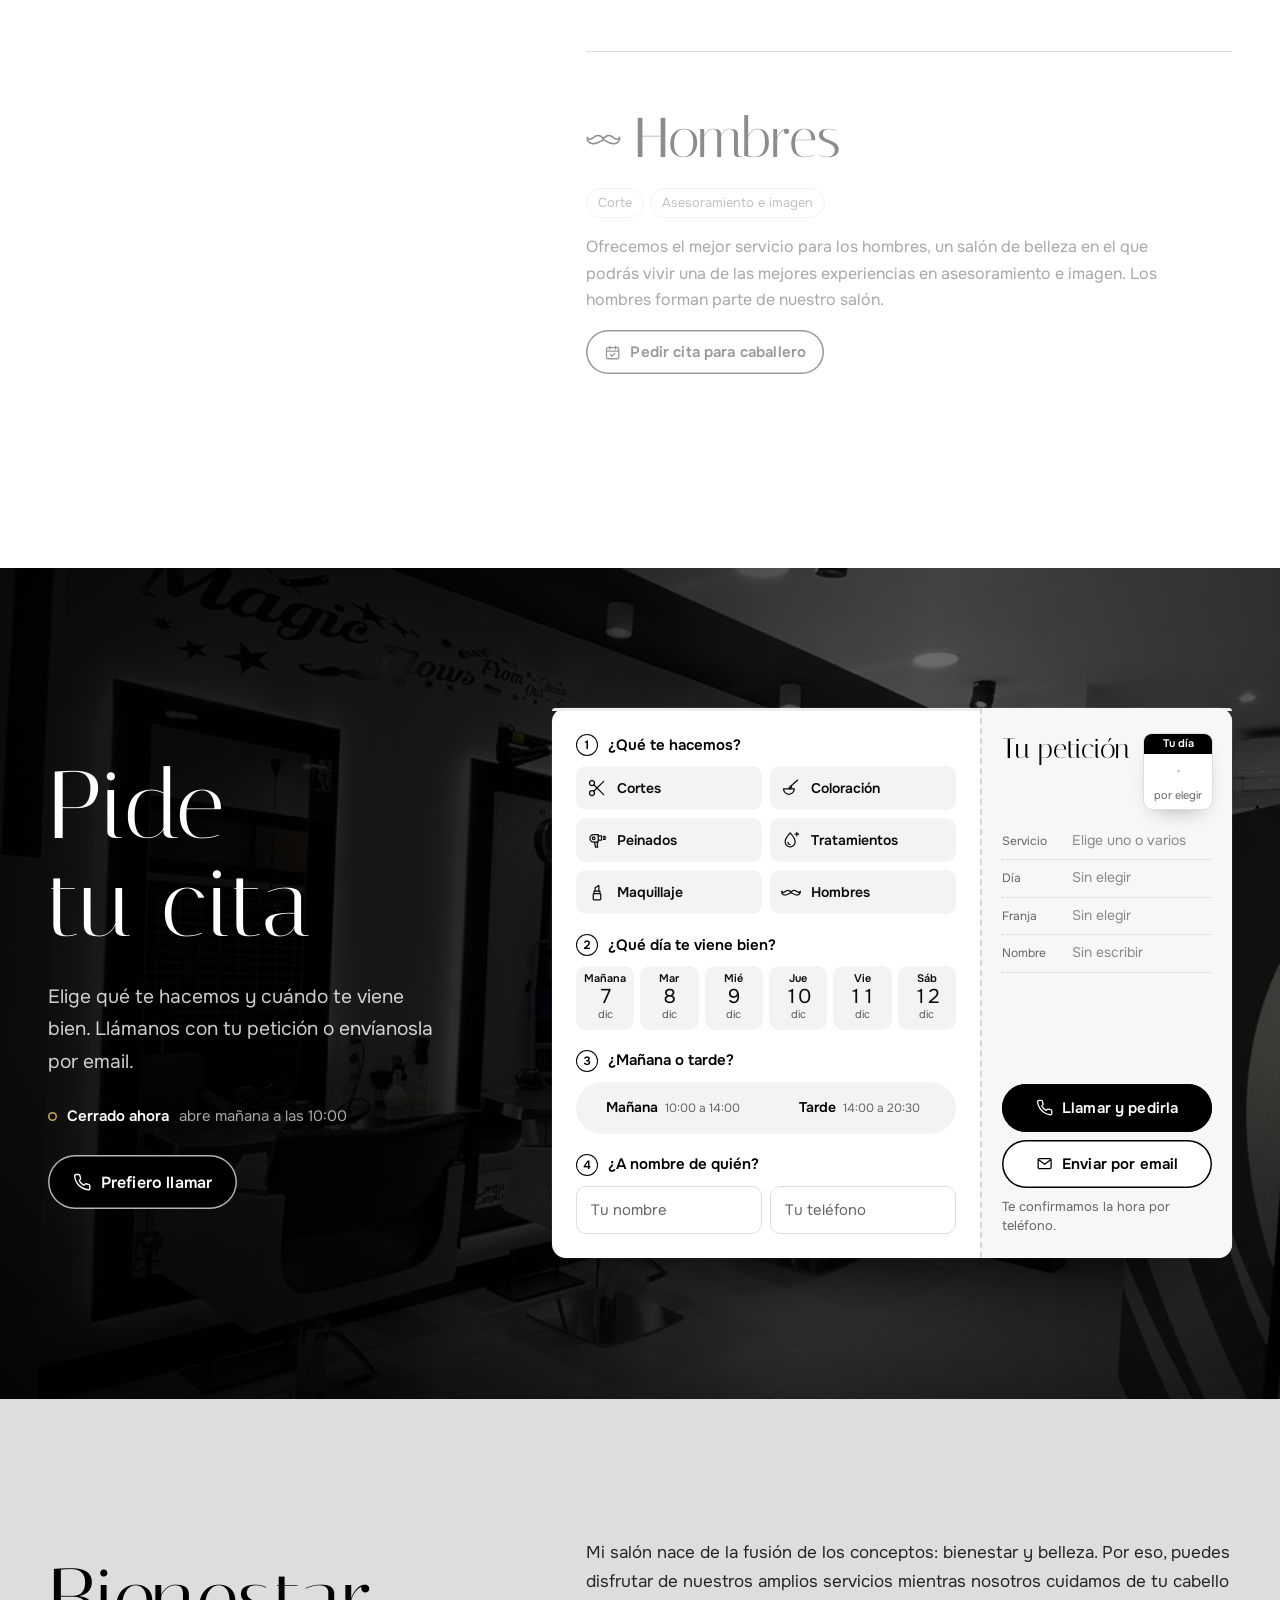
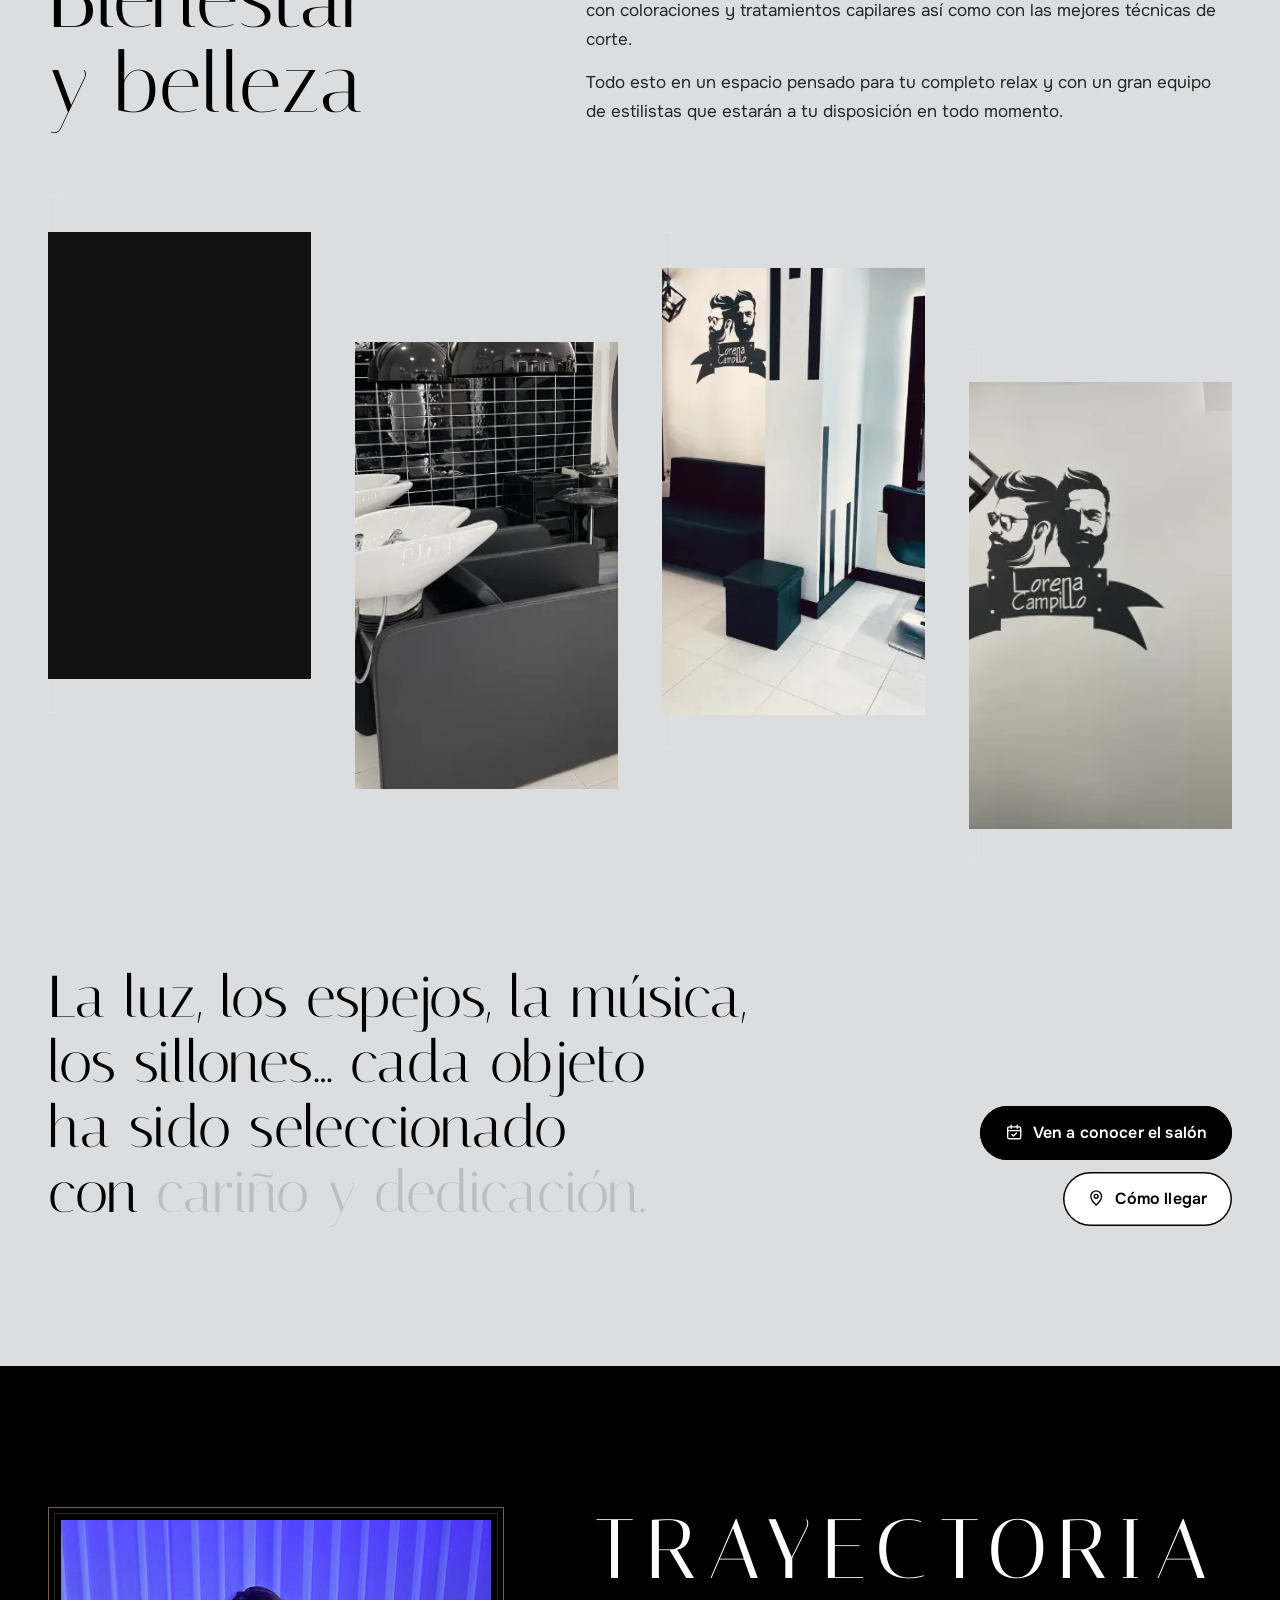
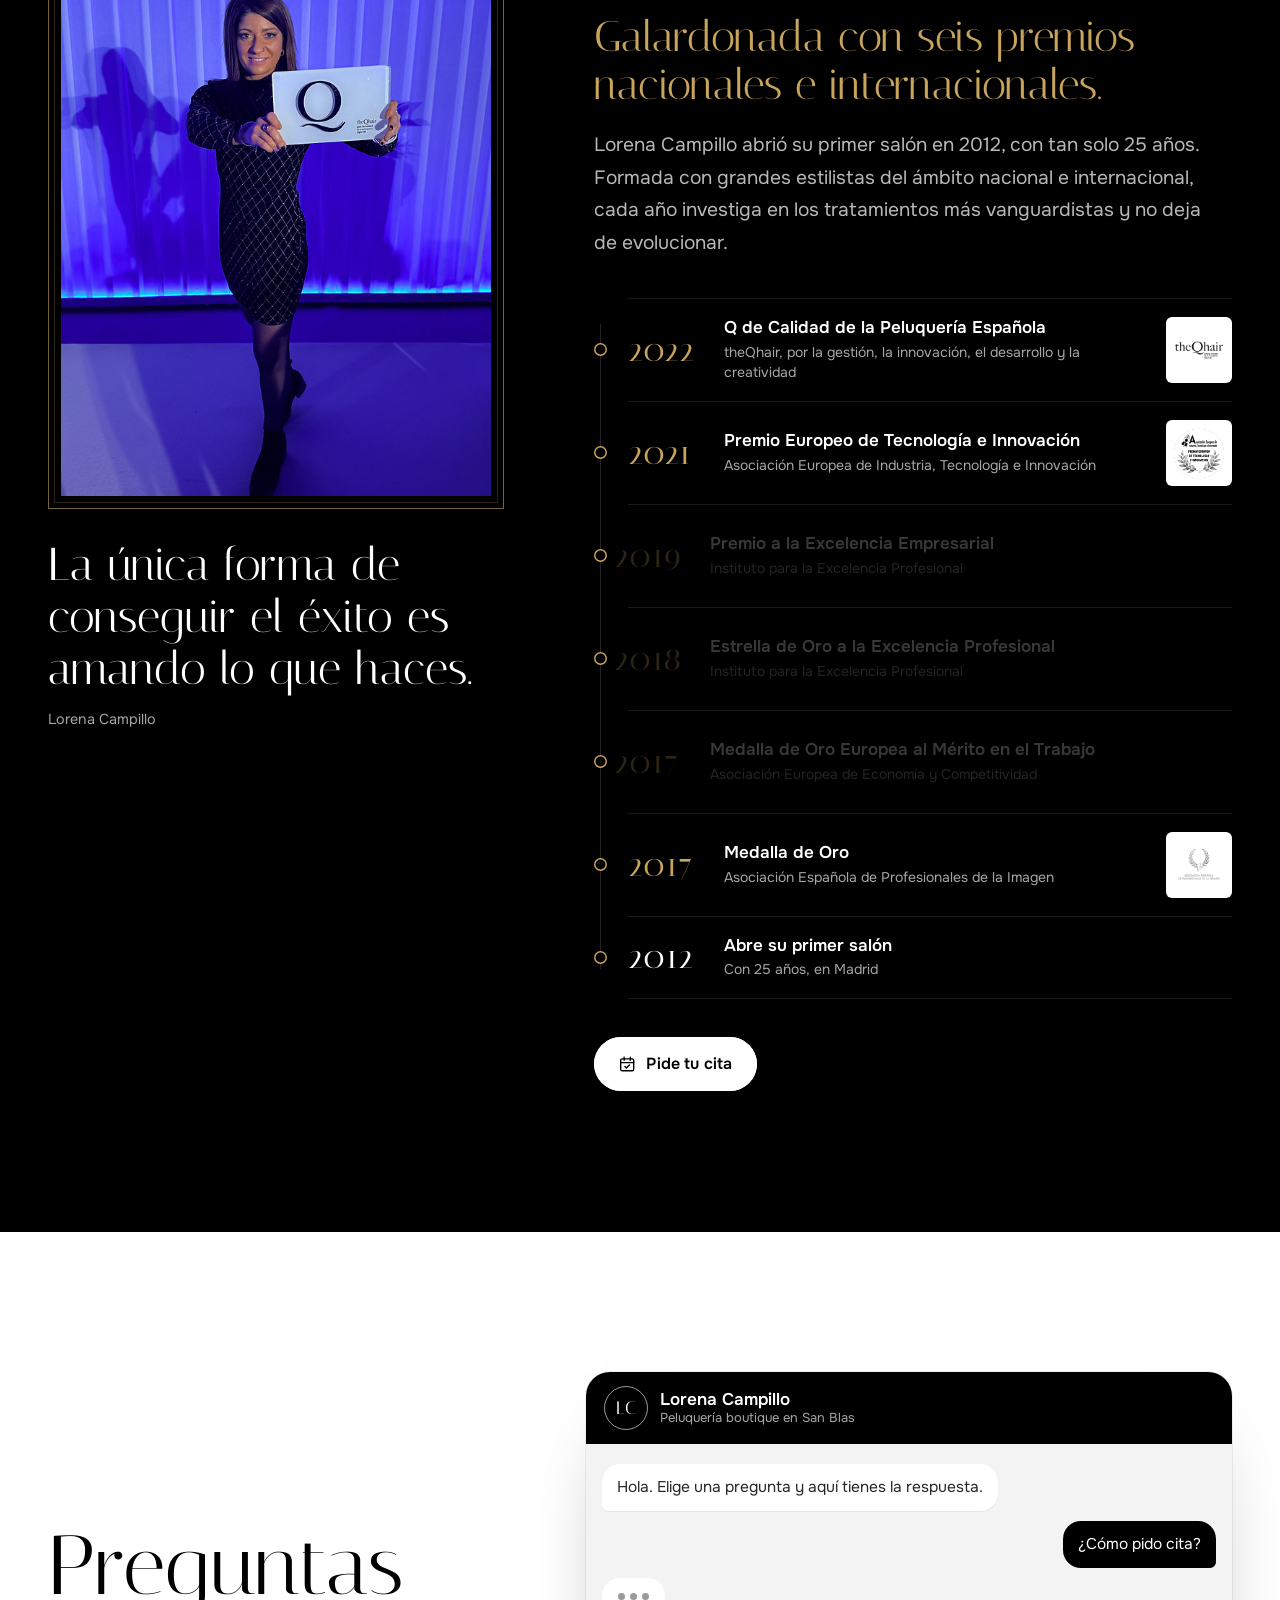
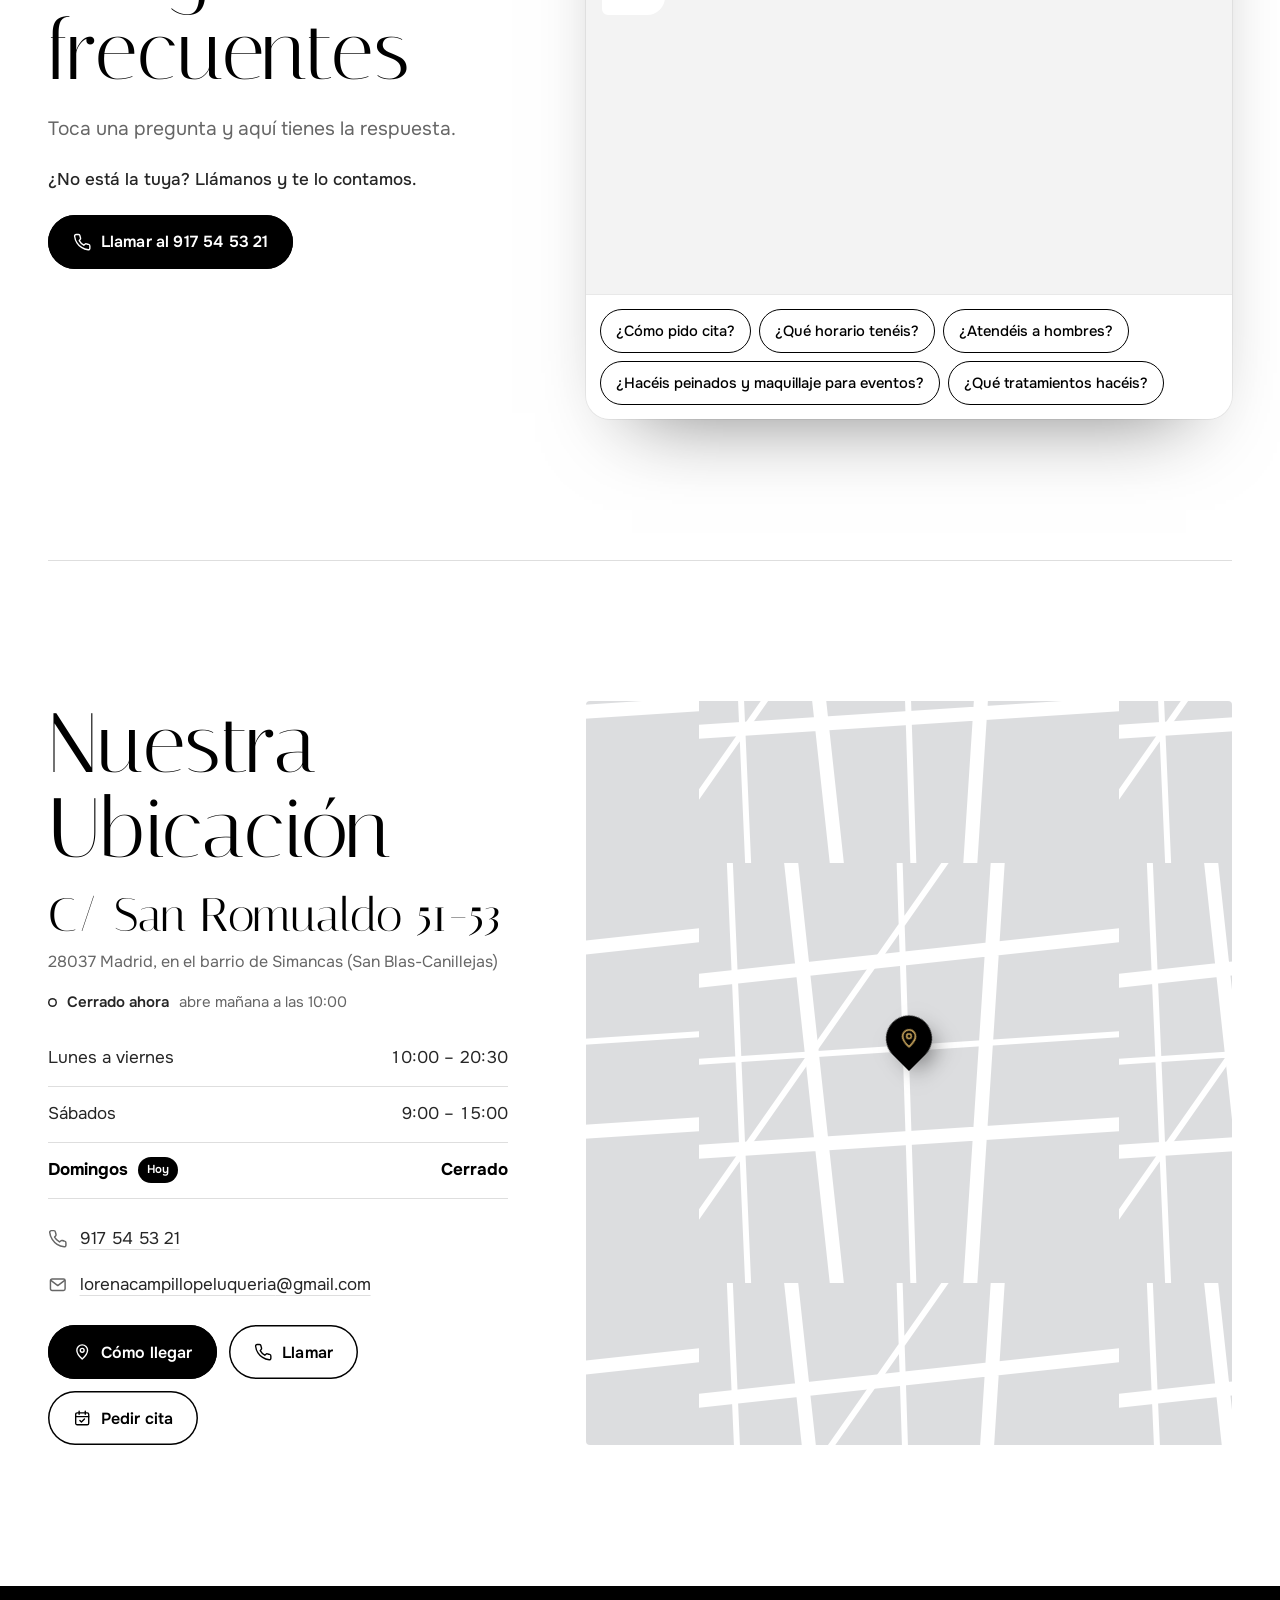
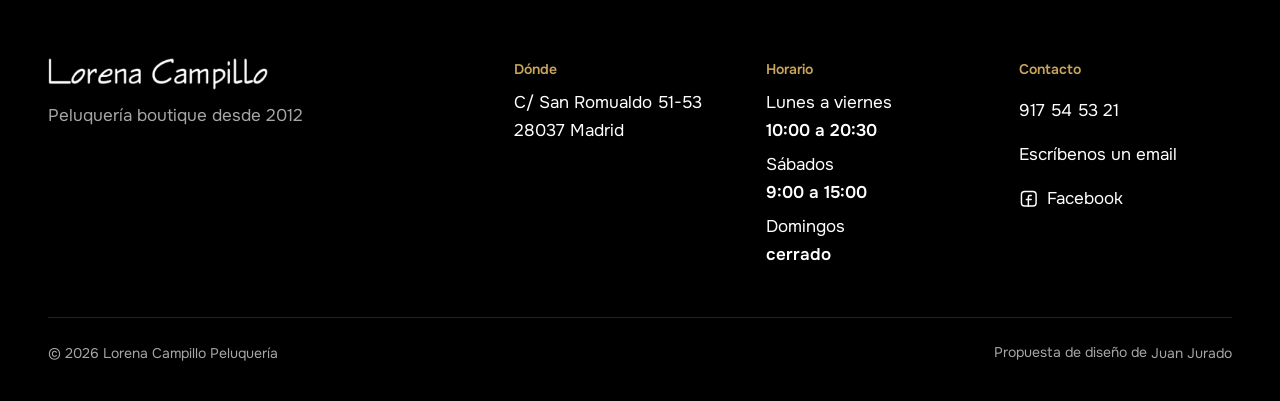
==== commit 51817010: "fix: hero más compacto y con la escarapela como único objeto del espejo Del marco del espejo colgaba" ====
--- a/prototype/index.html
+++ b/prototype/index.html
@@ -165,6 +165,7 @@
   <section class="hero" id="inicio" aria-labelledby="hero-titulo">
     <div class="hero__escena envoltura">
       <div class="hero__texto">
+        <div class="hero__bloque">
         <h1 class="hero__titulo" id="hero-titulo">
           <span class="solo-lectores">Lorena Campillo, peluquería boutique en San Blas, Madrid</span>
           <span class="hero__nombre" aria-hidden="true"><span class="hero__palabra" data-letras-hero>Lorena</span> <span class="hero__palabra" data-letras-hero>Campillo</span></span>
@@ -174,6 +175,7 @@
           <a class="boton boton--luz" href="#cita" data-magnetico data-llamativo><svg class="ico ico--cal" aria-hidden="true"><use href="#i-cal"/></svg><span class="boton__txt">Pedir cita</span></a>
           <a class="boton boton--contorno-claro" href="tel:+34917545321" aria-label="Llamar al 917 54 53 21"><svg class="ico ico--tel" aria-hidden="true"><use href="#i-tel"/></svg><span class="boton__txt"><span class="solo-movil">Llamar</span><span class="sin-movil">917 54 53 21</span></span></a>
           <a class="enlace enlace--claro" href="#servicios"><span>Ver servicios</span><svg class="ico ico--abajo" aria-hidden="true"><use href="#i-abajo"/></svg></a>
+        </div>
         </div>
       </div>
 
@@ -215,46 +217,9 @@
                alt="Lorena Campillo sonriente, con tres de sus galardones en las manos: una medalla de oro, una insignia y una estrella dorada">
           <span class="tocador__labio" aria-hidden="true"></span>
 
-          <!-- Lo que una estilista mete en el marco de su espejo: cada cosa lleva a una parte de la página -->
-          <nav class="tocador__objetos" aria-label="Descubre el salón">
-            <a class="objeto objeto--polaroid" href="#servicios" aria-label="Ver servicios" style="--n:0">
-              <span class="objeto__flota">
-                <span class="objeto__cuerpo">
-                  <span class="polaroid" aria-hidden="true">
-                    <span class="polaroid__foto">
-                      <img class="activa" src="assets/img/trabajo-rizos-480.webp" width="480" height="640" loading="lazy" decoding="async" fetchpriority="low" alt="">
-                      <img data-src="assets/img/trabajo-mechas-480.webp" width="480" height="640" decoding="async" alt="">
-                      <img data-src="assets/img/trabajo-recogido-480.webp" width="480" height="584" decoding="async" alt="">
-                      <img data-src="assets/img/trabajo-brillo-480.webp" width="480" height="641" decoding="async" alt="">
-                      <img data-src="assets/img/salon-caballero-480.webp" width="480" height="640" decoding="async" alt="">
-                    </span>
-                    <span class="polaroid__pie"><span class="activa">Cortes</span><span>Coloración</span><span>Peinados</span><span>Tratamientos</span><span>Hombres</span></span>
-                  </span>
-                </span>
-                <span class="objeto__rotulo">Servicios</span>
-              </span>
-            </a>
-            <a class="objeto objeto--tarjeta" href="#cita" aria-label="Pide tu cita en un minuto" style="--n:1">
-              <span class="objeto__flota">
-                <span class="objeto__cuerpo">
-                  <span class="tarjeta" aria-hidden="true">
-                    <span class="tarjeta__casa">Lorena Campillo</span>
-                    <span class="tarjeta__titulo">Pide tu cita</span>
-                    <span class="tarjeta__lineas"><span>Día</span><span>Hora</span></span>
-                  </span>
-                </span>
-                <span class="objeto__rotulo">Cita<span class="sin-movil"> en un minuto</span></span>
-              </span>
-            </a>
-            <a class="objeto objeto--copia" href="#salon" aria-label="Conoce el salón" style="--n:2">
-              <span class="objeto__flota">
-                <span class="objeto__cuerpo">
-                  <span class="copia" aria-hidden="true"><img src="assets/img/salon-espejos-640.webp" width="640" height="480" loading="lazy" decoding="async" fetchpriority="low" alt=""></span>
-                </span>
-                <span class="objeto__rotulo">El salón</span>
-              </span>
-            </a>
-            <a class="objeto objeto--roseta" href="#trayectoria" aria-label="Seis premios nacionales e internacionales: ver la trayectoria" style="--n:3">
+          <!-- Del marco del espejo cuelga una sola cosa: la escarapela de sus seis premios -->
+          <nav class="tocador__objetos" aria-label="Sus galardones">
+            <a class="objeto objeto--roseta" href="#trayectoria" aria-label="Seis premios nacionales e internacionales: ver la trayectoria" style="--n:0">
               <span class="objeto__flota">
                 <span class="roseta__vaiven">
                   <span class="objeto__cuerpo">
@@ -266,14 +231,6 @@
                   </span>
                 </span>
                 <span class="objeto__rotulo"><span class="solo-movil">Premios</span><span class="sin-movil">Seis premios</span></span>
-              </span>
-            </a>
-            <a class="objeto objeto--nota" href="#preguntas" aria-label="Preguntas frecuentes" style="--n:4">
-              <span class="objeto__flota">
-                <span class="objeto__cuerpo">
-                  <span class="nota" aria-hidden="true"><span class="nota__texto">¿Atendéis a hombres?</span></span>
-                </span>
-                <span class="objeto__rotulo">Preguntas<span class="sin-movil"> frecuentes</span></span>
               </span>
             </a>
           </nav>
--- a/prototype/assets/css/home.css
+++ b/prototype/assets/css/home.css
@@ -118,7 +118,10 @@
   row-gap: clamp(4px, 1.1cqh, 12px);
   padding-block: clamp(6px, 1.3cqh, 18px) clamp(10px, 2cqh, 24px);
 }
-.hero__texto { display: contents; }
+/* En vertical las piezas se reparten por la rejilla del hero (nombre arriba,
+   tocador en medio, subtítulo y botones abajo): ni el envoltorio del texto
+   ni el del bloque forman caja. */
+.hero__texto, .hero__bloque { display: contents; }
 .hero__titulo { grid-area: nombre; font-weight: 400; text-align: center; margin-bottom: clamp(0px, .9cqh, 10px); }
 /* Su nombre, como un rótulo de luz: las letras se encienden con las bombillas */
 .hero__nombre {
@@ -154,8 +157,10 @@
   grid-area: tocador; justify-self: stretch; align-self: stretch; min-height: 0;
   container-type: size;
   display: grid; place-items: center;
-  /* Escala de los objetos y lo que sobresalen del marco, en uo: arriba, derecha, abajo, izquierda */
-  --k: 1; --pt: 22; --pr: 1.5; --pb: 21.5; --pl: 1.5;
+  /* Lo que sobresale del marco, en uo: arriba, derecha, abajo, izquierda.
+     Solo cuelga la escarapela por abajo, así que arriba no se reserva nada
+     y el espejo puede crecer y acercarse al nombre. */
+  --k: 1; --pt: 2; --pr: 1.5; --pb: 21.5; --pl: 1.5;
 }
 .tocador__espejo {
   --fh: min(
@@ -347,22 +352,16 @@
 .roseta__cola--a { left: 14%; transform: rotate(13deg); }
 .roseta__cola--b { right: 14%; transform: rotate(-13deg); }
 
-/* ---- Vertical: dos objetos asoman por arriba del marco y tres por abajo ----
-   (posición del enlace; --fx/--fy anclan el objeto por el lado del marco; --l* colocan el rótulo) */
-.objeto--nota     { --ow: 20; --oh: 15.5; --r: -6deg; --pivote: 74% 92%; --fx: 0%; --fy: 100%; left: calc(var(--u) * -1.5); bottom: calc(100% - var(--u) * 4); --lx: 0%; --ly: 0%; --ltx: 0%; --lty: -55%; }
-.objeto--polaroid { --ow: 16; --oh: 25.5; --r: 7deg; --pivote: 34% 94%; --fx: 100%; --fy: 100%; right: calc(var(--u) * 2.5); bottom: calc(100% - var(--u) * 5.2); --lx: 100%; --ly: 0%; --ltx: -100%; --lty: -55%; }
-.objeto--tarjeta  { --ow: 26; --oh: 15.6; --r: 4deg; --pivote: 50% 6%; --fx: 0%; --fy: 0%; left: calc(var(--u) * -1.5); top: calc(var(--u) * 108.8); --lx: 0%; --ly: 100%; --ltx: 0%; --lty: -45%; }
+/* ---- Vertical: la escarapela cuelga centrada bajo el marco ----
+   (--fx/--fy la anclan al lado del marco; --l* colocan el rótulo) */
 .objeto--roseta   { --ow: 13; --oh: 25; --r: 0deg; --pivote: 50% 26%; --fx: 50%; --fy: 0%; left: calc(50% - max(22px, var(--uo) * 6.5)); top: calc(var(--u) * 108); --lx: 50%; --ly: 100%; --ltx: -50%; --lty: -35%; }
-.objeto--copia    { --ow: 23.5; --oh: 18.2; --r: -5deg; --pivote: 50% 6%; --fx: 100%; --fy: 0%; right: calc(var(--u) * -1.5); top: calc(var(--u) * 108.8); --lx: 100%; --ly: 100%; --ltx: -100%; --lty: -45%; }
 
 /* ---- A dos lados (escritorio) y compacta (móvil en horizontal): los objetos asoman por los costados ---- */
 @media (min-width: 900px) and (min-aspect-ratio: 5/4), (orientation: landscape) and (max-height: 540px) and (max-width: 1023px) {
-  .tocador { --pt: 1; --pr: 20; --pb: 1; --pl: 22.5; }
-  .objeto--polaroid { --ow: 21; --oh: 33.4; --r: 7deg; --pivote: 6% 50%; --fx: 0%; --fy: 0%; left: calc(var(--u) * 85); right: auto; top: calc(var(--u) * 4); bottom: auto; --lx: 4%; --ly: 100%; --ltx: 0%; --lty: 16px; }
-  .objeto--copia    { --ow: 25; --oh: 19.4; --r: -6deg; --pivote: 6% 50%; --fx: 0%; --fy: 0%; left: calc(var(--u) * 83.6); right: auto; top: calc(var(--u) * 83); --lx: 6%; --ly: 100%; --ltx: 0%; --lty: 12px; }
+  /* Solo cuelga la escarapela por la izquierda: el margen derecho ya no
+     reserva sitio para objetos, y el izquierdo solo el que ella ocupa. */
+  .tocador { --pt: 1; --pr: 1.5; --pb: 1; --pl: 11; }
   .objeto--roseta   { --ow: 17; --oh: 34; --r: -3deg; --pivote: 50% 25%; --fx: 100%; --fy: 0%; left: auto; right: calc(100% - var(--u) * 6.5); top: calc(var(--u) * 10); --lx: 96%; --ly: 100%; --ltx: -100%; --lty: 6px; }
-  .objeto--nota     { --ow: 19; --oh: 17; --r: -7deg; --pivote: 92% 50%; --fx: 100%; --fy: 0%; left: auto; right: calc(100% - var(--u) * 5.5); top: calc(var(--u) * 56); bottom: auto; --lx: 96%; --ly: 100%; --ltx: -100%; --lty: 14px; }
-  .objeto--tarjeta  { --ow: 27; --oh: 16.5; --r: 5deg; --pivote: 90% 50%; --fx: 100%; --fy: 0%; left: auto; right: calc(100% - var(--u) * 6); top: calc(var(--u) * 92); --lx: 96%; --ly: 0%; --ltx: -100%; --lty: calc(-100% - 14px); }
 }
 
 /* ---- A dos lados (escritorio y tableta en horizontal) ---- */
@@ -370,19 +369,44 @@
   .hero__escena {
     --pad: clamp(14px, 2.4cqh, 30px);
     /* El ancho del tocador sale del alto: el marco y lo que asoma por los lados */
-    --col: min(calc((100cqh - 2 * var(--pad)) / 1.17 * 1.325), calc((min(100cqw, var(--ancho-escena, 1760px)) - 2 * var(--gutter)) * .65));
+    --col: min(calc((100cqh - 2 * var(--pad)) / 1.17 * 1.2), calc((min(100cqw, var(--ancho-escena, 1760px)) - 2 * var(--gutter)) * .56));
     max-width: var(--ancho-escena, 1760px);
     grid-template-columns: minmax(0, 1fr) var(--col);
     grid-template-rows: minmax(0, 1fr);
     grid-template-areas: 'texto tocador';
-    column-gap: clamp(20px, 2.6vw, 48px);
+    column-gap: clamp(16px, 2vw, 32px);
     padding-block: var(--pad);
-  }
+    /* El sobrante del espejo (su tamaño lo manda el alto) se compensa aquí,
+       para que la escena quede ópticamente centrada en la ventana. */
+    padding-left: clamp(16px, 5vw, 96px);
+  }
+  /* El texto es un bloque en bandera izquierda, arrimado al espejo: se
+     alinea como conjunto, nunca cada línea por su cuenta (eso descolocaba
+     el subtítulo y los botones contra el margen derecho). */
+  /* La columna conserva su ancho (el nombre se dimensiona en cqw y no puede
+     depender de su propio contenido). El bloque de texto se arrima al
+     espejo empujándose con un margen izquierdo automático, y todo dentro
+     sigue en bandera izquierda. */
   .hero__texto {
     grid-area: texto; justify-self: stretch; min-width: 0;
-    display: flex; flex-direction: column; justify-content: center; align-items: flex-start;
+    display: flex; flex-direction: column; justify-content: center;
+    align-items: stretch;
     container-type: inline-size;
   }
+  /* El bloque se mueve como una pieza: su ancho lo fija el nombre y se
+     arrima al espejo con margin-left:auto. Dentro, todo en bandera
+     izquierda, como estaba. */
+  .hero__bloque {
+    width: max-content; max-width: 100%;
+    margin-left: auto;
+    display: flex; flex-direction: column; align-items: flex-start;
+  }
+  /* El espejo se queda corto respecto a su columna porque su tamaño lo manda
+     el alto: se arrima al texto y el sobrante queda contra el borde. */
+  .tocador { justify-items: start; }
+  /* El bloque entero se arrima al espejo, pero NUNCA se estrecha: el nombre
+     manda su propio ancho y no puede partirse ni dejar letras huérfanas. */
+  .hero__texto > * { width: max-content; max-width: 100%; }
   .hero__titulo { text-align: left; margin-bottom: 0; }
   .hero__nombre { font-size: min(calc(100cqw / 3.85), 19cqh, 11rem); line-height: .9; white-space: normal; }
   .hero__palabra { display: block; }
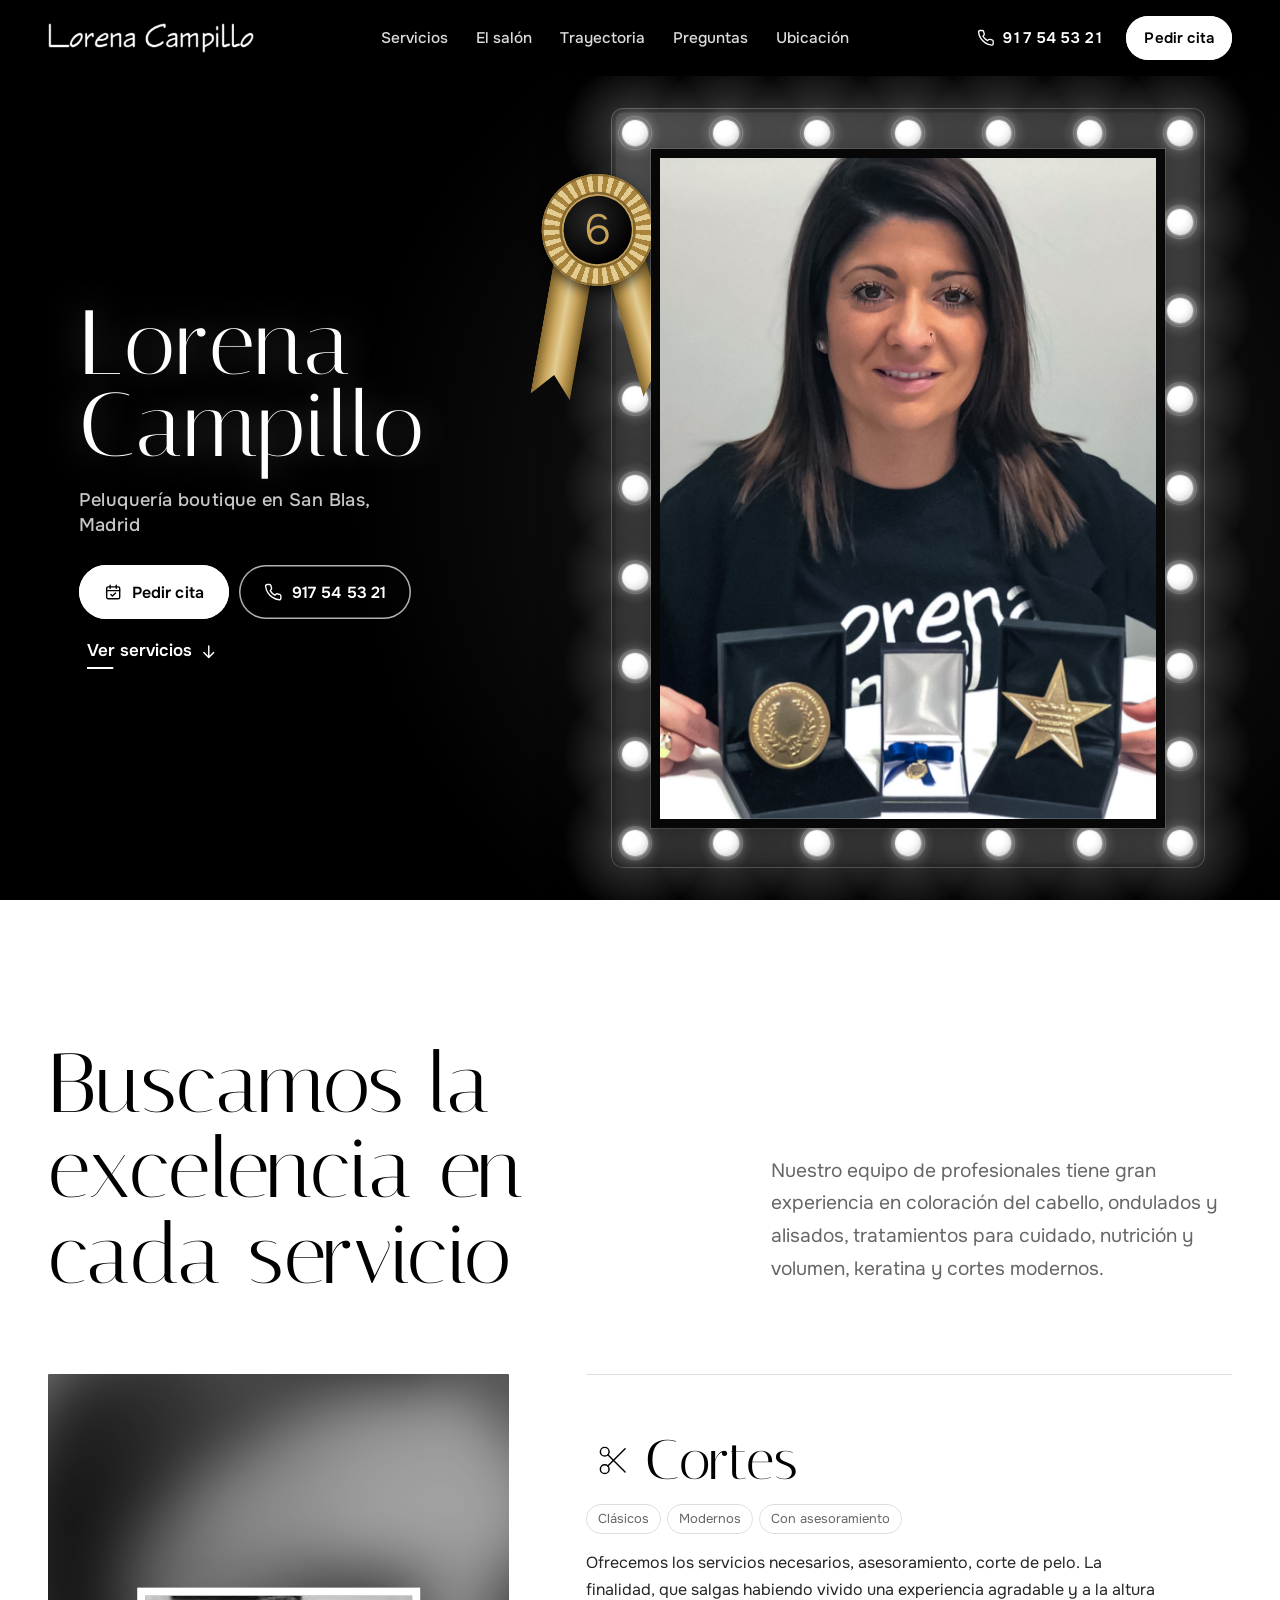
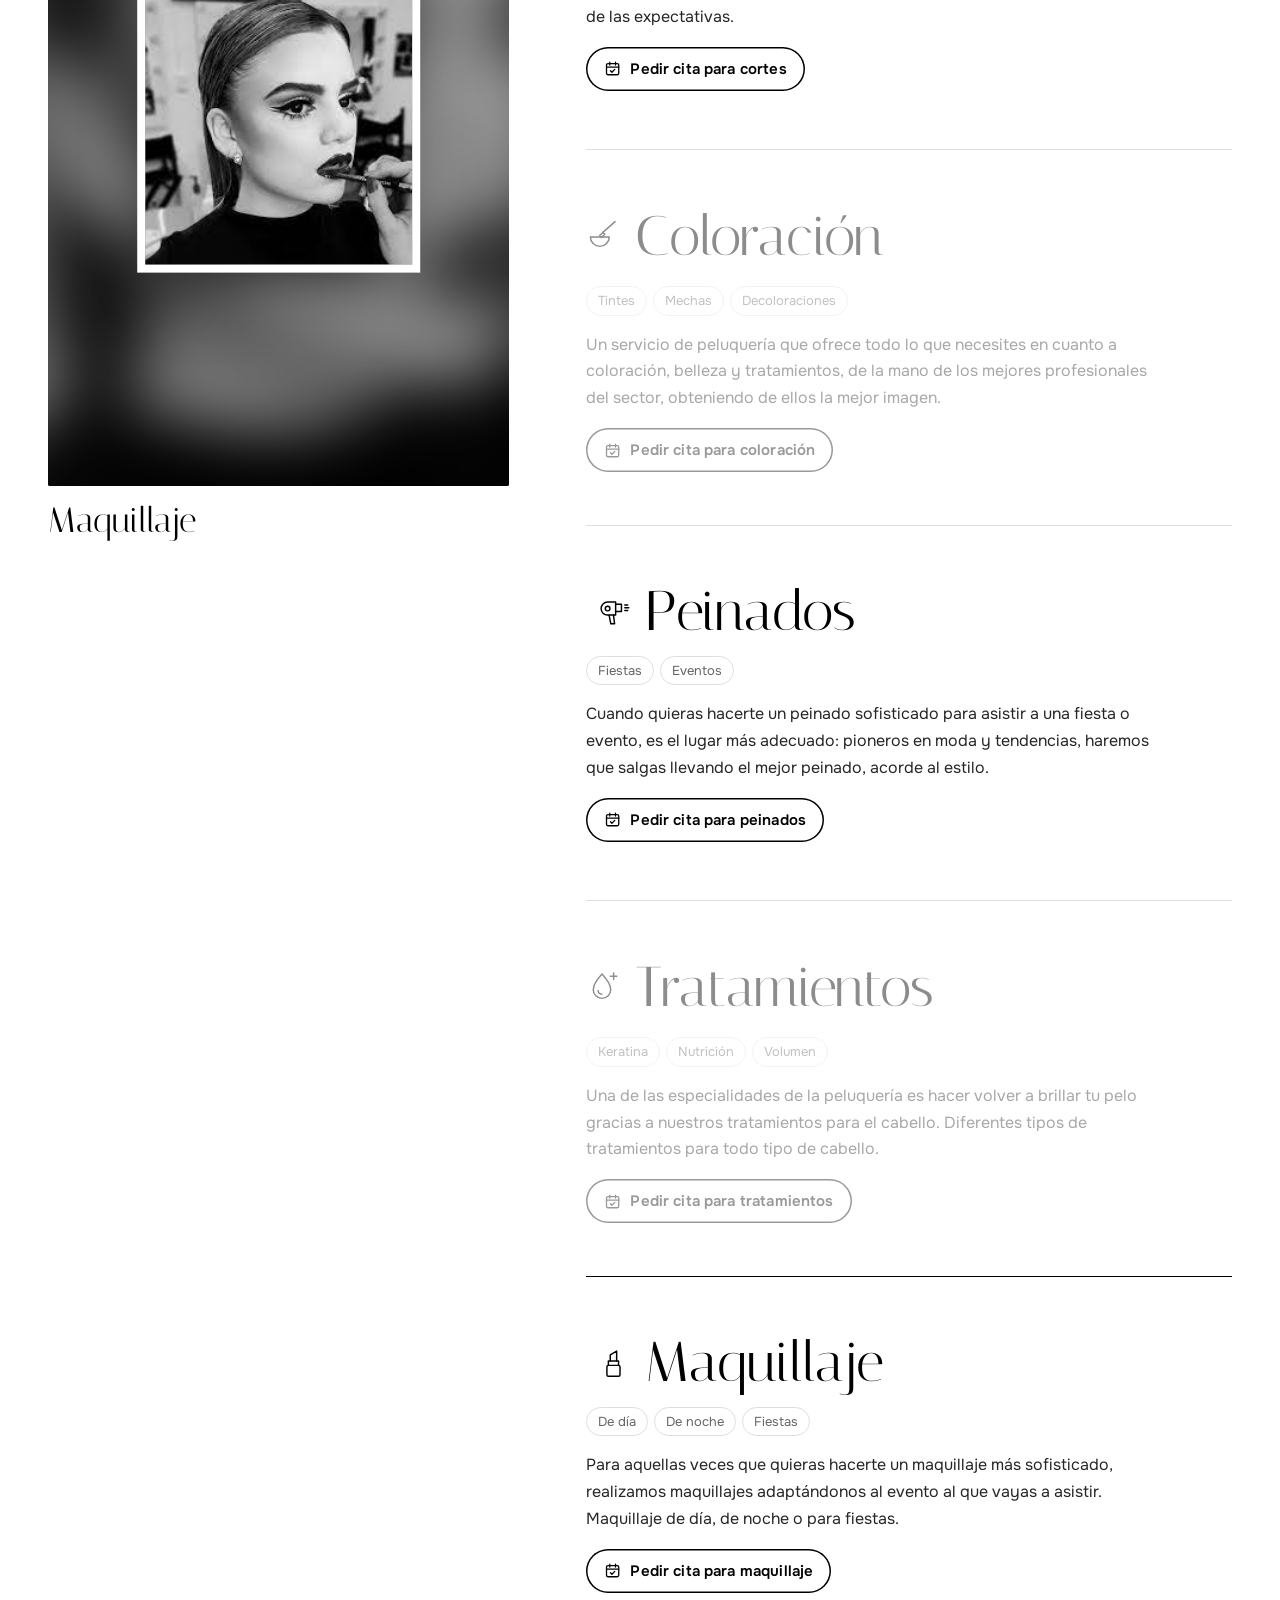
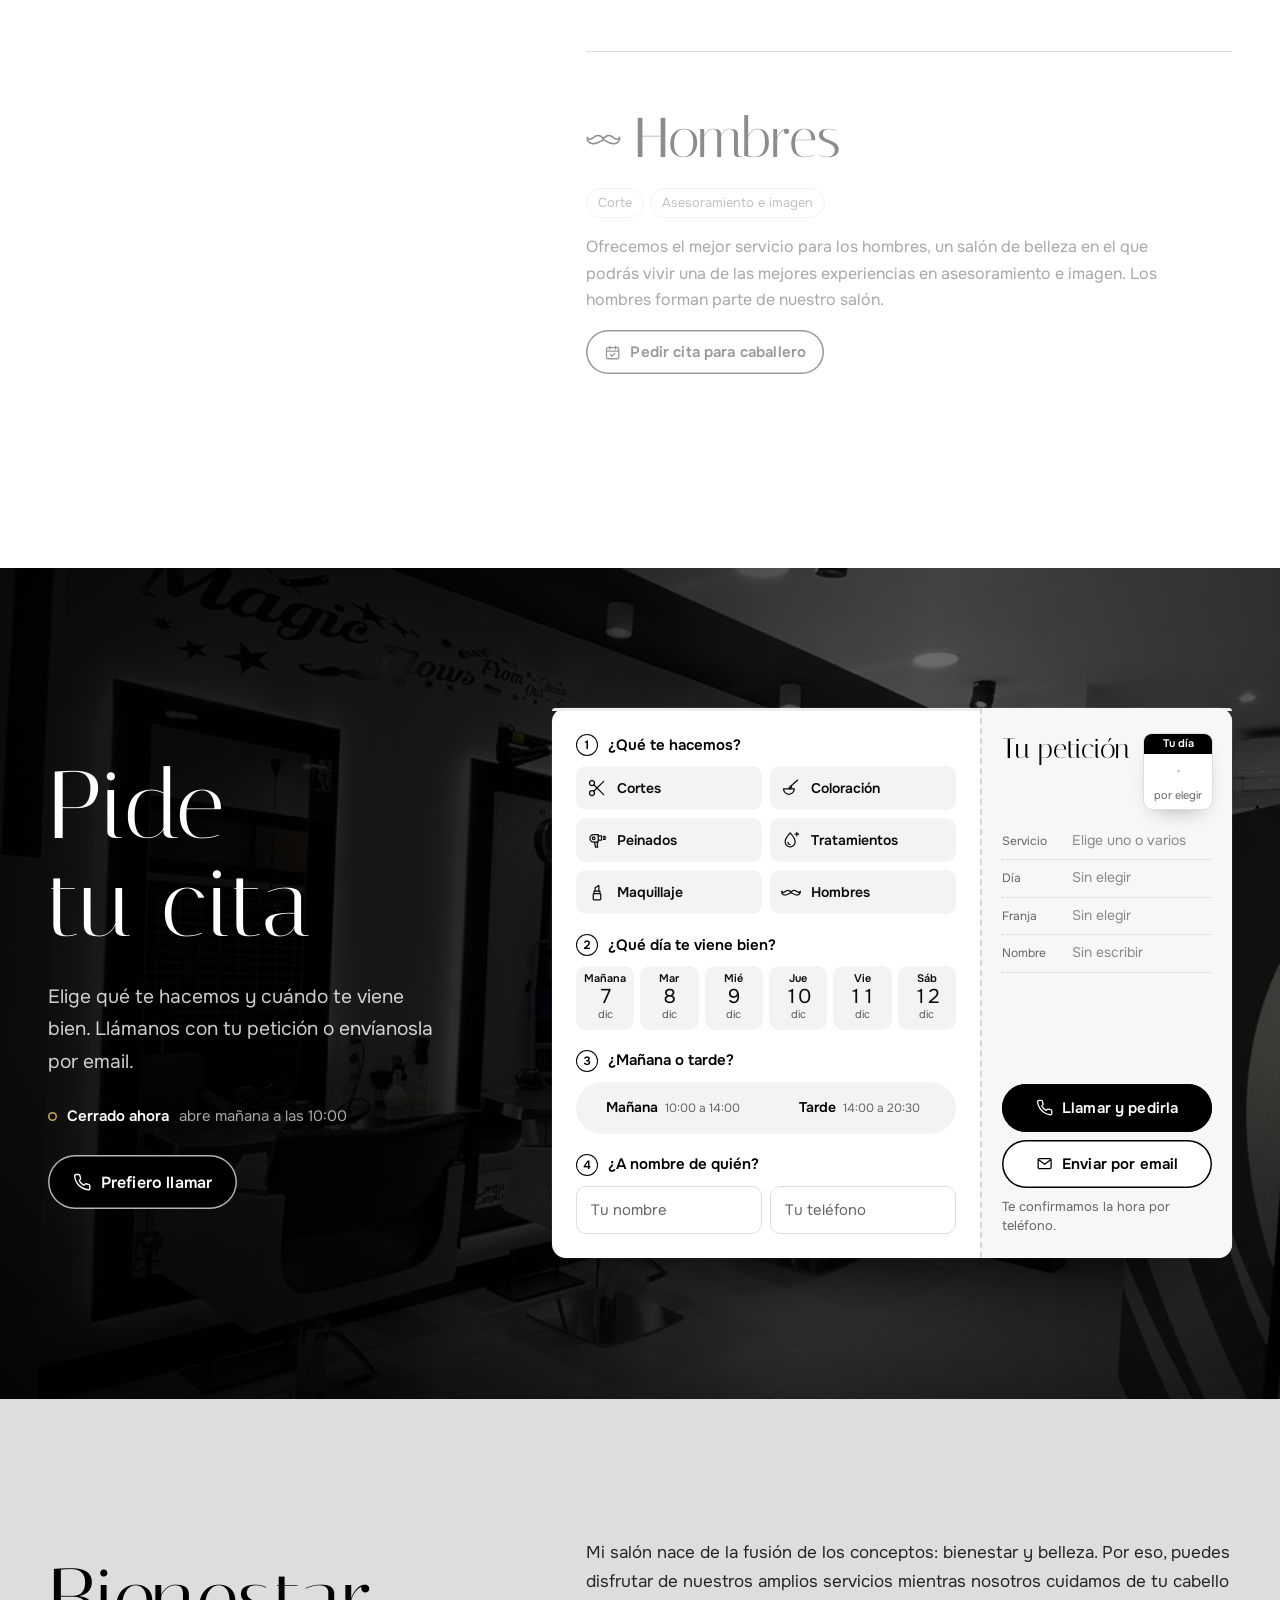
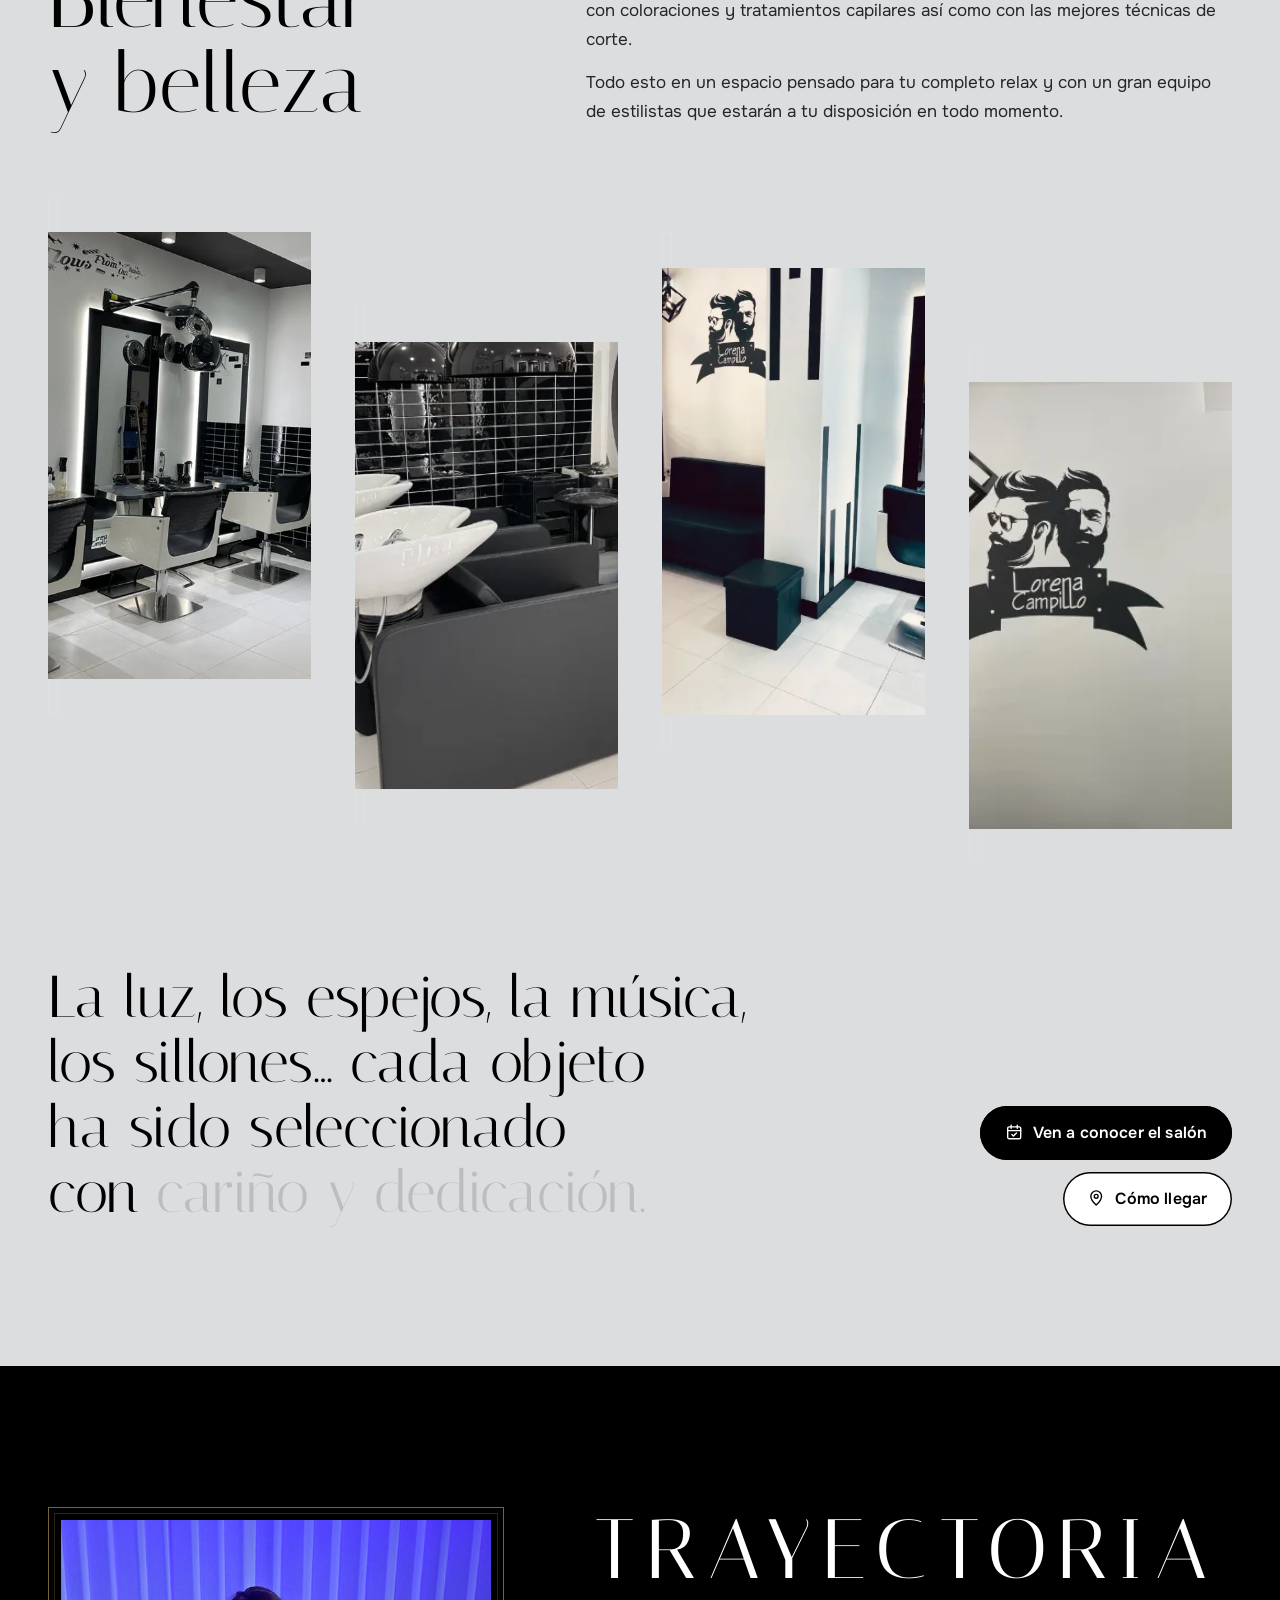
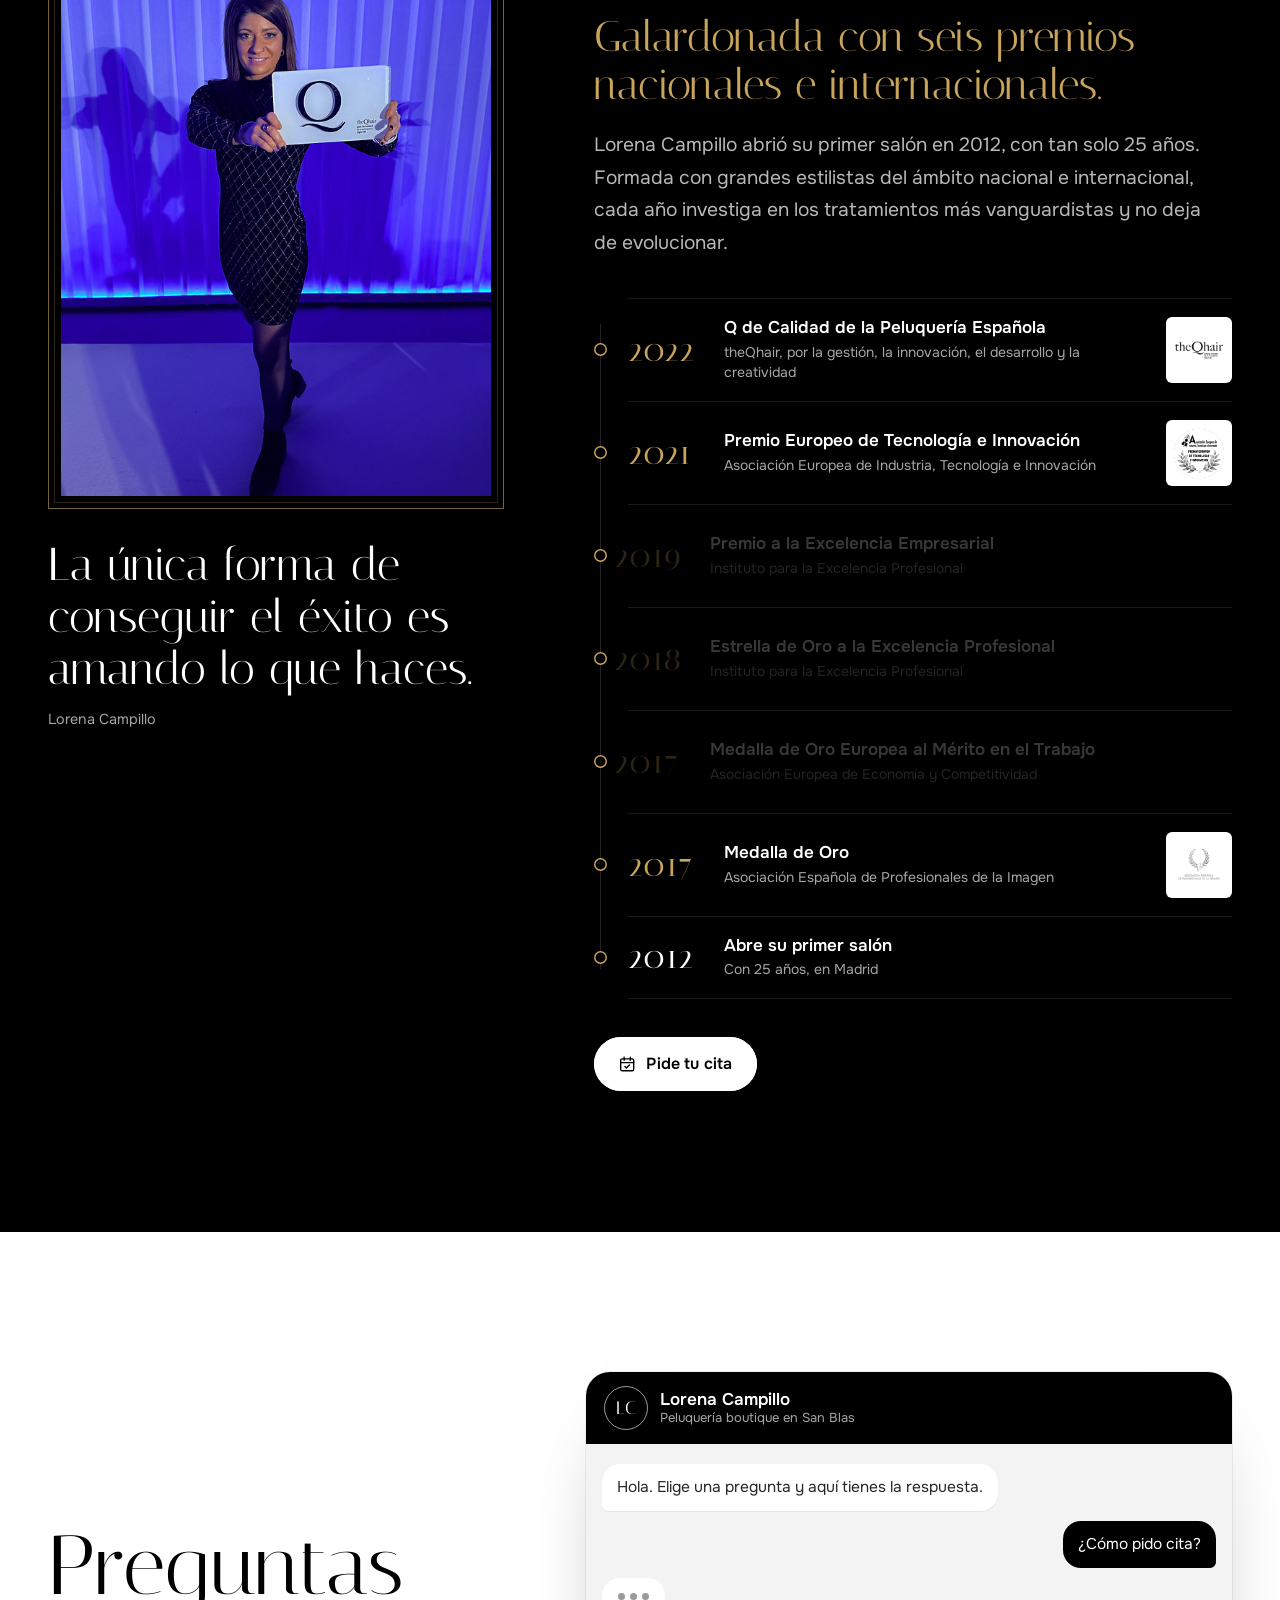
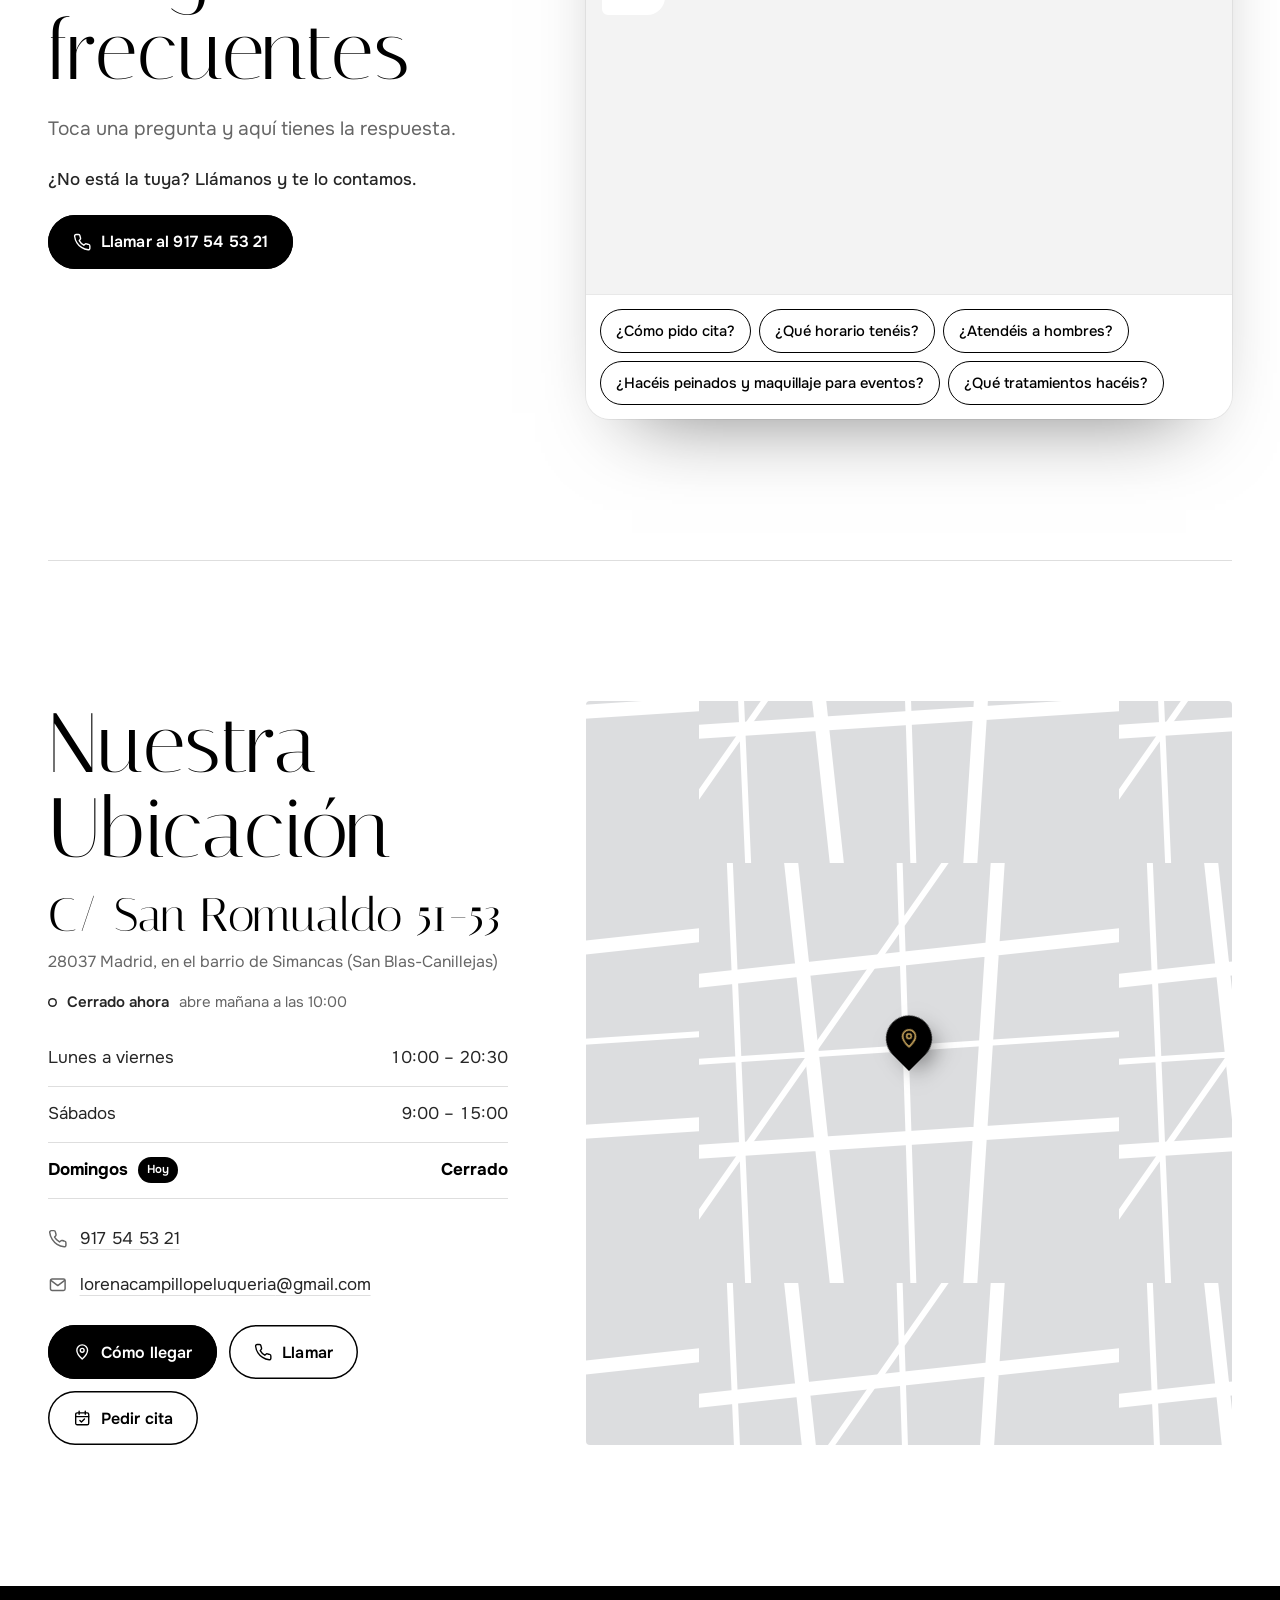
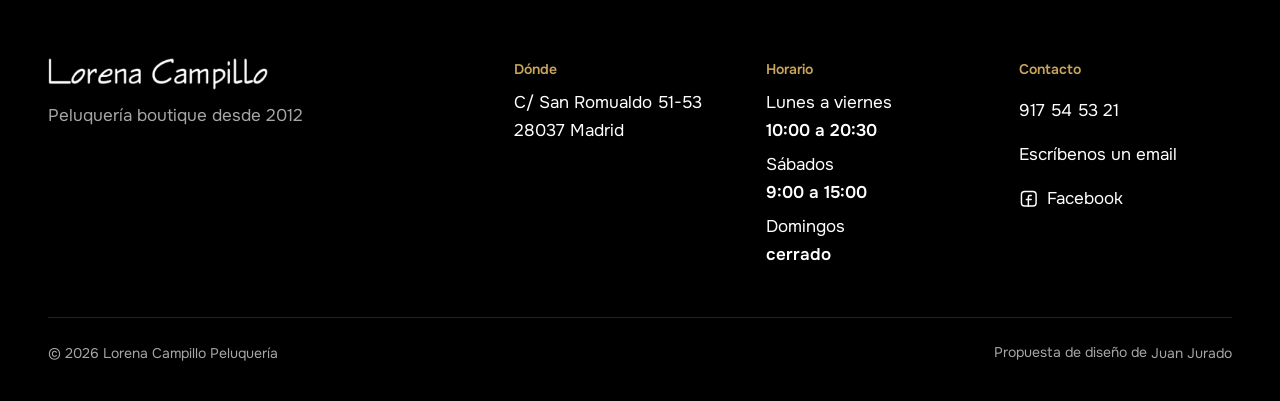
==== commit 3015d8de: "fix: del espejo solo cuelga la escarapela, y el texto respira por la izquierda Del marco colgaban ci" ====
--- a/prototype/index.html
+++ b/prototype/index.html
@@ -165,7 +165,6 @@
   <section class="hero" id="inicio" aria-labelledby="hero-titulo">
     <div class="hero__escena envoltura">
       <div class="hero__texto">
-        <div class="hero__bloque">
         <h1 class="hero__titulo" id="hero-titulo">
           <span class="solo-lectores">Lorena Campillo, peluquería boutique en San Blas, Madrid</span>
           <span class="hero__nombre" aria-hidden="true"><span class="hero__palabra" data-letras-hero>Lorena</span> <span class="hero__palabra" data-letras-hero>Campillo</span></span>
@@ -175,7 +174,6 @@
           <a class="boton boton--luz" href="#cita" data-magnetico data-llamativo><svg class="ico ico--cal" aria-hidden="true"><use href="#i-cal"/></svg><span class="boton__txt">Pedir cita</span></a>
           <a class="boton boton--contorno-claro" href="tel:+34917545321" aria-label="Llamar al 917 54 53 21"><svg class="ico ico--tel" aria-hidden="true"><use href="#i-tel"/></svg><span class="boton__txt"><span class="solo-movil">Llamar</span><span class="sin-movil">917 54 53 21</span></span></a>
           <a class="enlace enlace--claro" href="#servicios"><span>Ver servicios</span><svg class="ico ico--abajo" aria-hidden="true"><use href="#i-abajo"/></svg></a>
-        </div>
         </div>
       </div>
 
@@ -219,7 +217,7 @@
 
           <!-- Del marco del espejo cuelga una sola cosa: la escarapela de sus seis premios -->
           <nav class="tocador__objetos" aria-label="Sus galardones">
-            <a class="objeto objeto--roseta" href="#trayectoria" aria-label="Seis premios nacionales e internacionales: ver la trayectoria" style="--n:0">
+            <a class="objeto objeto--roseta" href="#trayectoria" aria-label="Seis premios nacionales e internacionales: ver la trayectoria" style="--n:3">
               <span class="objeto__flota">
                 <span class="roseta__vaiven">
                   <span class="objeto__cuerpo">
--- a/prototype/assets/css/home.css
+++ b/prototype/assets/css/home.css
@@ -118,10 +118,7 @@
   row-gap: clamp(4px, 1.1cqh, 12px);
   padding-block: clamp(6px, 1.3cqh, 18px) clamp(10px, 2cqh, 24px);
 }
-/* En vertical las piezas se reparten por la rejilla del hero (nombre arriba,
-   tocador en medio, subtítulo y botones abajo): ni el envoltorio del texto
-   ni el del bloque forman caja. */
-.hero__texto, .hero__bloque { display: contents; }
+.hero__texto { display: contents; }
 .hero__titulo { grid-area: nombre; font-weight: 400; text-align: center; margin-bottom: clamp(0px, .9cqh, 10px); }
 /* Su nombre, como un rótulo de luz: las letras se encienden con las bombillas */
 .hero__nombre {
@@ -157,10 +154,9 @@
   grid-area: tocador; justify-self: stretch; align-self: stretch; min-height: 0;
   container-type: size;
   display: grid; place-items: center;
-  /* Lo que sobresale del marco, en uo: arriba, derecha, abajo, izquierda.
-     Solo cuelga la escarapela por abajo, así que arriba no se reserva nada
-     y el espejo puede crecer y acercarse al nombre. */
-  --k: 1; --pt: 2; --pr: 1.5; --pb: 21.5; --pl: 1.5;
+  /* Escala de los objetos y lo que sobresalen del marco, en uo: arriba, derecha, abajo, izquierda.
+     Ya solo cuelga la escarapela por abajo: arriba no hay que reservar. */
+  --k: 1; --pt: 4; --pr: 1.5; --pb: 21.5; --pl: 1.5;
 }
 .tocador__espejo {
   --fh: min(
@@ -352,16 +348,24 @@
 .roseta__cola--a { left: 14%; transform: rotate(13deg); }
 .roseta__cola--b { right: 14%; transform: rotate(-13deg); }
 
-/* ---- Vertical: la escarapela cuelga centrada bajo el marco ----
-   (--fx/--fy la anclan al lado del marco; --l* colocan el rótulo) */
+/* ---- Vertical: dos objetos asoman por arriba del marco y tres por abajo ----
+   (posición del enlace; --fx/--fy anclan el objeto por el lado del marco; --l* colocan el rótulo) */
+.objeto--nota     { --ow: 20; --oh: 15.5; --r: -6deg; --pivote: 74% 92%; --fx: 0%; --fy: 100%; left: calc(var(--u) * -1.5); bottom: calc(100% - var(--u) * 4); --lx: 0%; --ly: 0%; --ltx: 0%; --lty: -55%; }
+.objeto--polaroid { --ow: 16; --oh: 25.5; --r: 7deg; --pivote: 34% 94%; --fx: 100%; --fy: 100%; right: calc(var(--u) * 2.5); bottom: calc(100% - var(--u) * 5.2); --lx: 100%; --ly: 0%; --ltx: -100%; --lty: -55%; }
+.objeto--tarjeta  { --ow: 26; --oh: 15.6; --r: 4deg; --pivote: 50% 6%; --fx: 0%; --fy: 0%; left: calc(var(--u) * -1.5); top: calc(var(--u) * 108.8); --lx: 0%; --ly: 100%; --ltx: 0%; --lty: -45%; }
 .objeto--roseta   { --ow: 13; --oh: 25; --r: 0deg; --pivote: 50% 26%; --fx: 50%; --fy: 0%; left: calc(50% - max(22px, var(--uo) * 6.5)); top: calc(var(--u) * 108); --lx: 50%; --ly: 100%; --ltx: -50%; --lty: -35%; }
+.objeto--copia    { --ow: 23.5; --oh: 18.2; --r: -5deg; --pivote: 50% 6%; --fx: 100%; --fy: 0%; right: calc(var(--u) * -1.5); top: calc(var(--u) * 108.8); --lx: 100%; --ly: 100%; --ltx: -100%; --lty: -45%; }
 
 /* ---- A dos lados (escritorio) y compacta (móvil en horizontal): los objetos asoman por los costados ---- */
 @media (min-width: 900px) and (min-aspect-ratio: 5/4), (orientation: landscape) and (max-height: 540px) and (max-width: 1023px) {
-  /* Solo cuelga la escarapela por la izquierda: el margen derecho ya no
-     reserva sitio para objetos, y el izquierdo solo el que ella ocupa. */
-  .tocador { --pt: 1; --pr: 1.5; --pb: 1; --pl: 11; }
+  /* Ya solo cuelga la escarapela por la izquierda: a la derecha no hay que
+     reservar sitio para objetos que no existen. */
+  .tocador { --pt: 1; --pr: 4; --pb: 1; --pl: 22.5; }
+  .objeto--polaroid { --ow: 21; --oh: 33.4; --r: 7deg; --pivote: 6% 50%; --fx: 0%; --fy: 0%; left: calc(var(--u) * 85); right: auto; top: calc(var(--u) * 4); bottom: auto; --lx: 4%; --ly: 100%; --ltx: 0%; --lty: 16px; }
+  .objeto--copia    { --ow: 25; --oh: 19.4; --r: -6deg; --pivote: 6% 50%; --fx: 0%; --fy: 0%; left: calc(var(--u) * 83.6); right: auto; top: calc(var(--u) * 83); --lx: 6%; --ly: 100%; --ltx: 0%; --lty: 12px; }
   .objeto--roseta   { --ow: 17; --oh: 34; --r: -3deg; --pivote: 50% 25%; --fx: 100%; --fy: 0%; left: auto; right: calc(100% - var(--u) * 6.5); top: calc(var(--u) * 10); --lx: 96%; --ly: 100%; --ltx: -100%; --lty: 6px; }
+  .objeto--nota     { --ow: 19; --oh: 17; --r: -7deg; --pivote: 92% 50%; --fx: 100%; --fy: 0%; left: auto; right: calc(100% - var(--u) * 5.5); top: calc(var(--u) * 56); bottom: auto; --lx: 96%; --ly: 100%; --ltx: -100%; --lty: 14px; }
+  .objeto--tarjeta  { --ow: 27; --oh: 16.5; --r: 5deg; --pivote: 90% 50%; --fx: 100%; --fy: 0%; left: auto; right: calc(100% - var(--u) * 6); top: calc(var(--u) * 92); --lx: 96%; --ly: 0%; --ltx: -100%; --lty: calc(-100% - 14px); }
 }
 
 /* ---- A dos lados (escritorio y tableta en horizontal) ---- */
@@ -369,44 +373,21 @@
   .hero__escena {
     --pad: clamp(14px, 2.4cqh, 30px);
     /* El ancho del tocador sale del alto: el marco y lo que asoma por los lados */
-    --col: min(calc((100cqh - 2 * var(--pad)) / 1.17 * 1.2), calc((min(100cqw, var(--ancho-escena, 1760px)) - 2 * var(--gutter)) * .56));
+    --col: min(calc((100cqh - 2 * var(--pad)) / 1.17 * 1.325), calc((min(100cqw, var(--ancho-escena, 1760px)) - 2 * var(--gutter)) * .65));
     max-width: var(--ancho-escena, 1760px);
     grid-template-columns: minmax(0, 1fr) var(--col);
     grid-template-rows: minmax(0, 1fr);
     grid-template-areas: 'texto tocador';
-    column-gap: clamp(16px, 2vw, 32px);
+    column-gap: clamp(20px, 2.6vw, 48px);
     padding-block: var(--pad);
-    /* El sobrante del espejo (su tamaño lo manda el alto) se compensa aquí,
-       para que la escena quede ópticamente centrada en la ventana. */
-    padding-left: clamp(16px, 5vw, 96px);
-  }
-  /* El texto es un bloque en bandera izquierda, arrimado al espejo: se
-     alinea como conjunto, nunca cada línea por su cuenta (eso descolocaba
-     el subtítulo y los botones contra el margen derecho). */
-  /* La columna conserva su ancho (el nombre se dimensiona en cqw y no puede
-     depender de su propio contenido). El bloque de texto se arrima al
-     espejo empujándose con un margen izquierdo automático, y todo dentro
-     sigue en bandera izquierda. */
+  }
   .hero__texto {
     grid-area: texto; justify-self: stretch; min-width: 0;
-    display: flex; flex-direction: column; justify-content: center;
-    align-items: stretch;
+    display: flex; flex-direction: column; justify-content: center; align-items: flex-start;
+    /* Un poco de aire por la izquierda: el texto no se pega al borde */
+    padding-left: clamp(8px, 2.4cqw, 44px);
     container-type: inline-size;
   }
-  /* El bloque se mueve como una pieza: su ancho lo fija el nombre y se
-     arrima al espejo con margin-left:auto. Dentro, todo en bandera
-     izquierda, como estaba. */
-  .hero__bloque {
-    width: max-content; max-width: 100%;
-    margin-left: auto;
-    display: flex; flex-direction: column; align-items: flex-start;
-  }
-  /* El espejo se queda corto respecto a su columna porque su tamaño lo manda
-     el alto: se arrima al texto y el sobrante queda contra el borde. */
-  .tocador { justify-items: start; }
-  /* El bloque entero se arrima al espejo, pero NUNCA se estrecha: el nombre
-     manda su propio ancho y no puede partirse ni dejar letras huérfanas. */
-  .hero__texto > * { width: max-content; max-width: 100%; }
   .hero__titulo { text-align: left; margin-bottom: 0; }
   .hero__nombre { font-size: min(calc(100cqw / 3.85), 19cqh, 11rem); line-height: .9; white-space: normal; }
   .hero__palabra { display: block; }
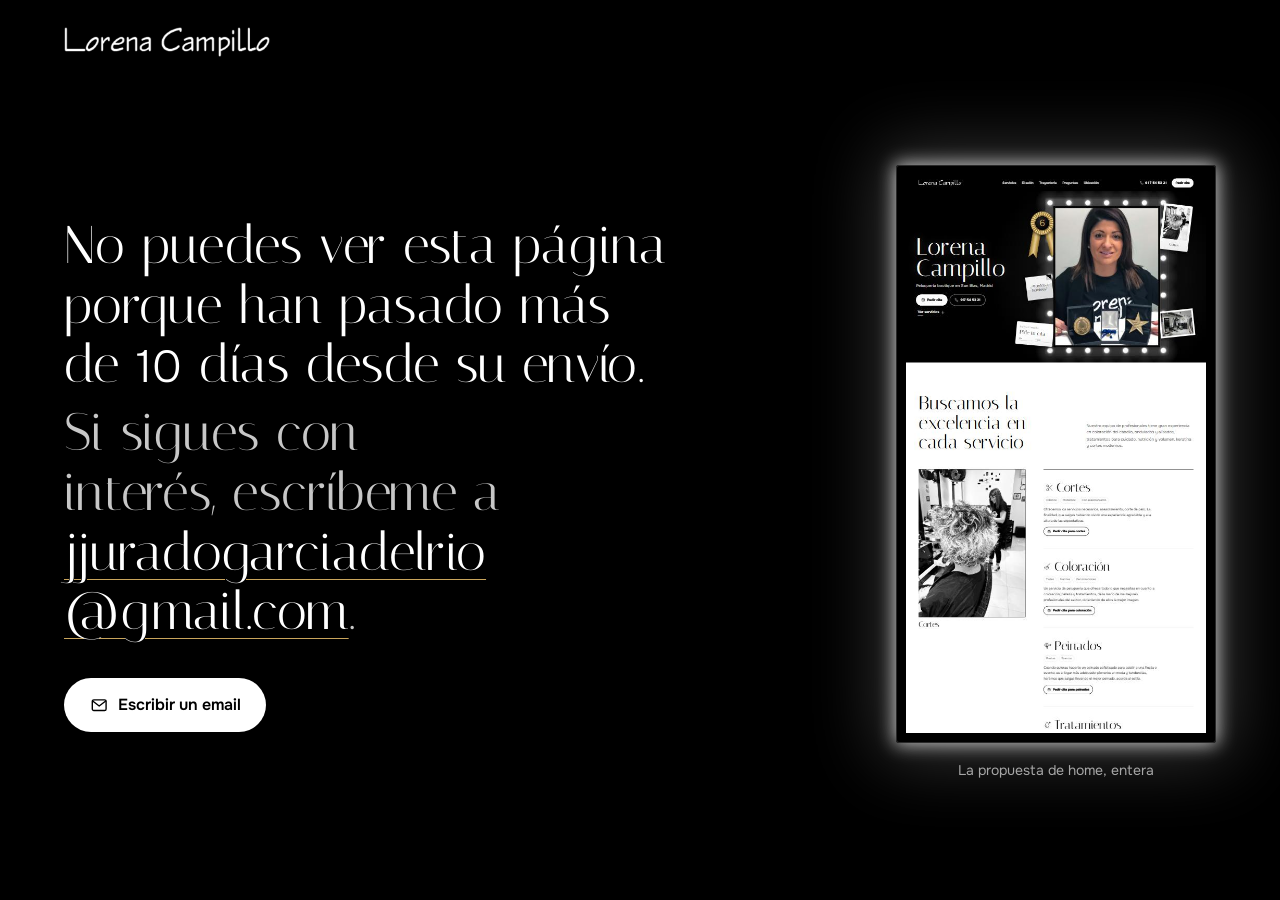
==== commit f3d69709: "feat: la propuesta caduca a los 10 días de su envío Desde el 15 de octubre de 2026 (00:00, Madrid) l" ====
--- a/prototype/index.html
+++ b/prototype/index.html
@@ -12,6 +12,18 @@
 <meta property="og:description" content="Seis premios nacionales e internacionales. C/ San Romualdo 51-53, Madrid. Pide cita: 917 54 53 21.">
 <meta property="og:image" content="https://jjurado2026.github.io/lorena-campillo/assets/img/lorena-premios.jpg">
 
+<script>
+  /* La propuesta se ve 10 días desde su envío (5 de octubre de 2026): desde el 15 de octubre a las
+     00:00 de Madrid, el aviso de caducada. En local (file://) no caduca, para poder seguir
+     generando capturas; ?caducada lo simula. */
+  (function () {
+    var fin = Date.UTC(2026, 9, 14, 22, 0);
+    if (/[?&]caducada\b/.test(location.search) || (location.protocol !== 'file:' && Date.now() >= fin)) {
+      document.documentElement.style.display = 'none';
+      location.replace('caducada.html');
+    }
+  })();
+</script>
 <script>
   /* Antes de pintar: movimiento solo con JavaScript y si nadie ha pedido quietud */
   (function (d) {
--- a/prototype/assets/css/home.css
+++ b/prototype/assets/css/home.css
@@ -384,14 +384,15 @@
   .hero__texto {
     grid-area: texto; justify-self: stretch; min-width: 0;
     display: flex; flex-direction: column; justify-content: center; align-items: flex-start;
-    /* Un poco de aire por la izquierda: el texto no se pega al borde */
-    padding-left: clamp(8px, 2.4cqw, 44px);
+    /* Aire por la izquierda: el texto no se pega al borde de la ventana */
+    padding-left: clamp(16px, 4.6cqw, 84px);
     container-type: inline-size;
   }
   .hero__titulo { text-align: left; margin-bottom: 0; }
   .hero__nombre { font-size: min(calc(100cqw / 3.85), 19cqh, 11rem); line-height: .9; white-space: normal; }
   .hero__palabra { display: block; }
-  .hero__sub { margin-top: clamp(14px, 2.6cqh, 28px); text-align: left; font-size: clamp(1rem, .9rem + .3vw, 1.2rem); }
+  /* El subtítulo es una sola frase: no se parte dejando «Madrid» solo. */
+  .hero__sub { margin-top: clamp(14px, 2.6cqh, 28px); text-align: left; font-size: clamp(1rem, .9rem + .3vw, 1.2rem); white-space: nowrap; }
   .hero__acciones { justify-content: flex-start; margin-top: clamp(18px, 3.4cqh, 36px); }
   .hero__acciones .enlace { display: inline-flex; flex-basis: auto; margin-left: 8px; }
 }
